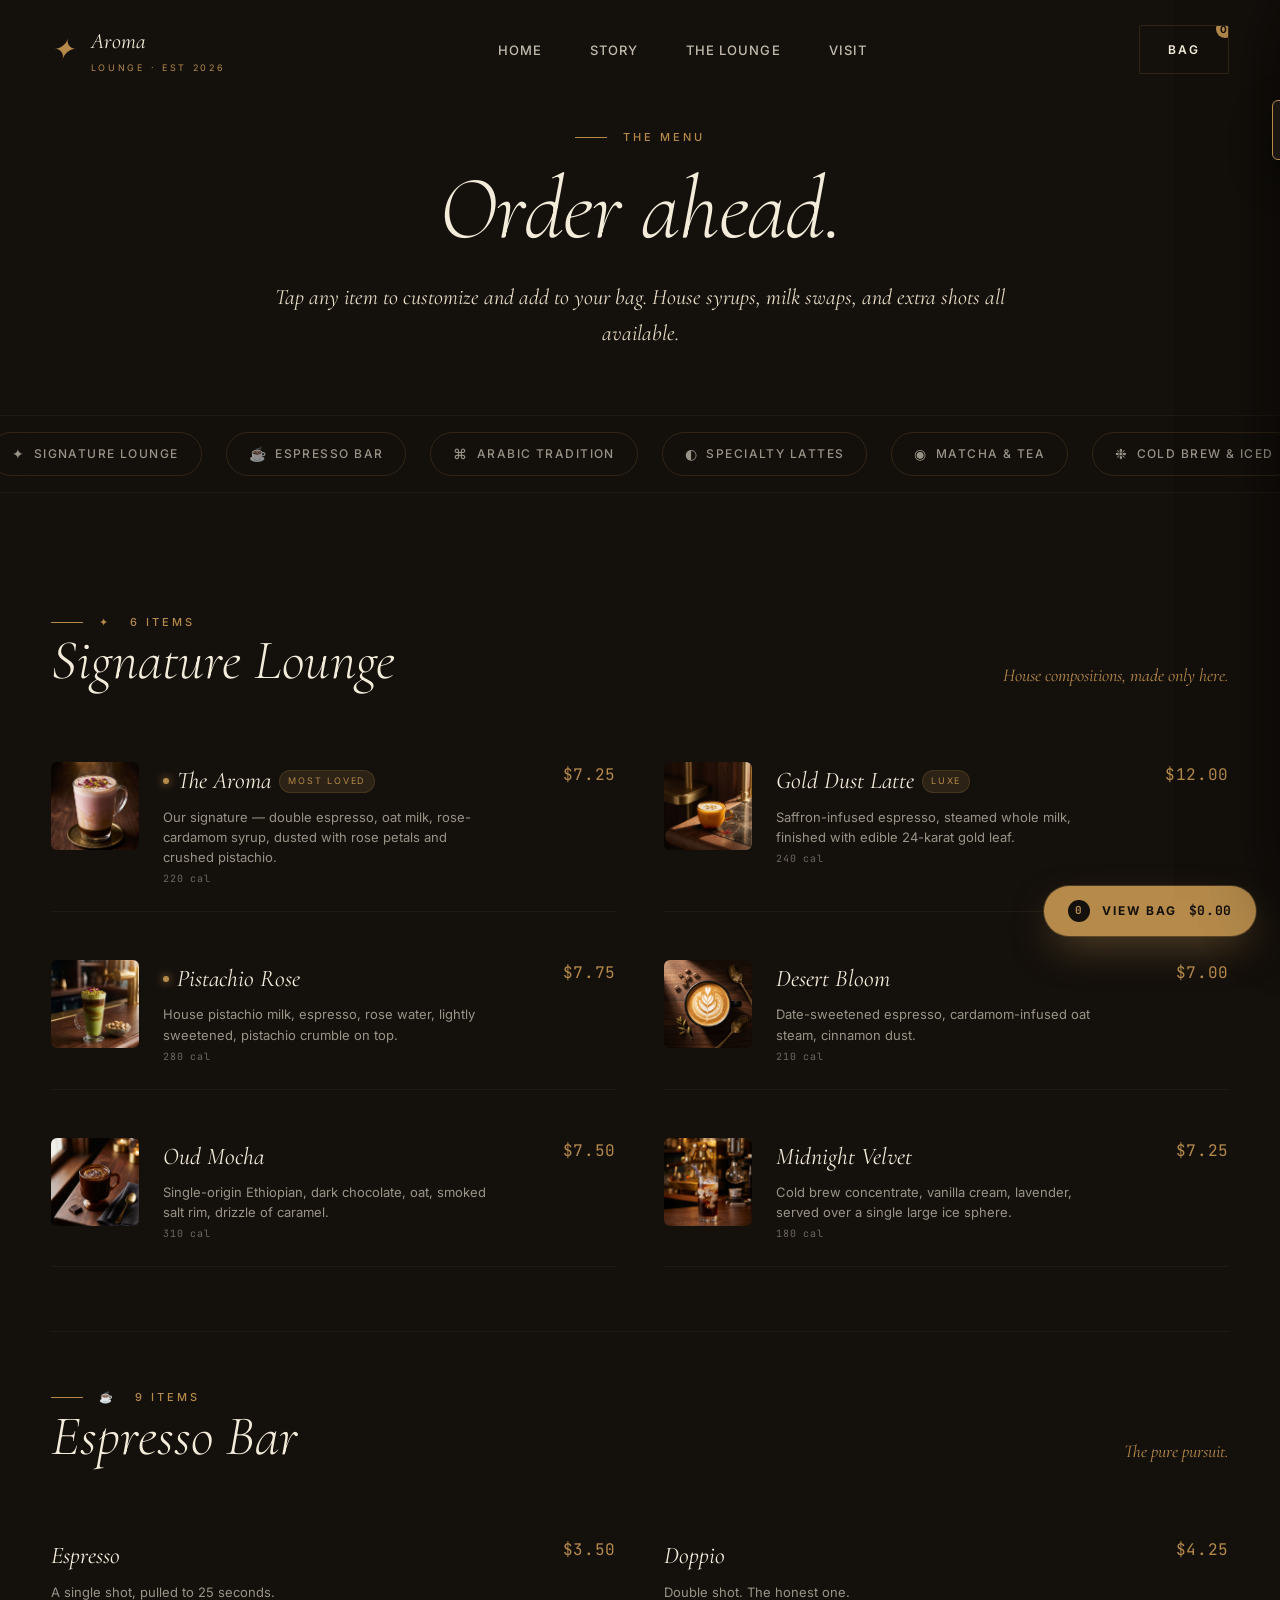
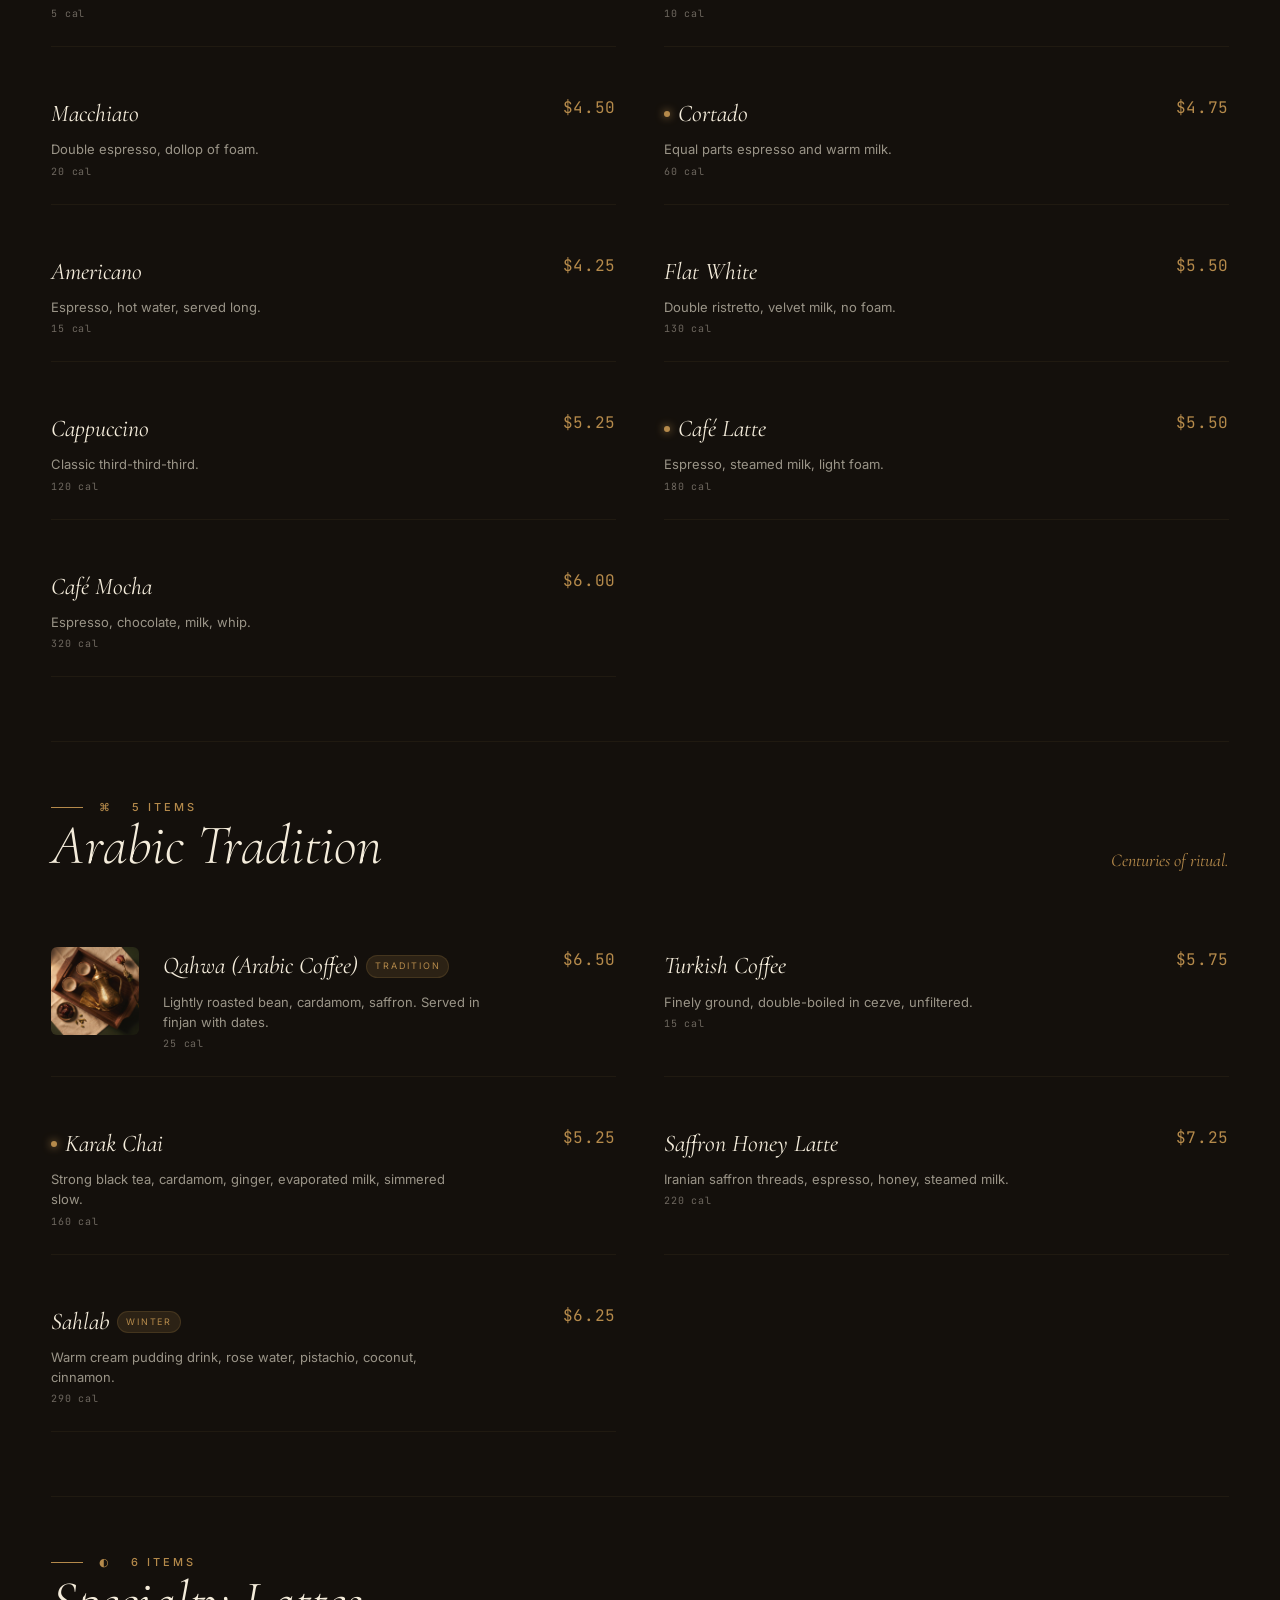
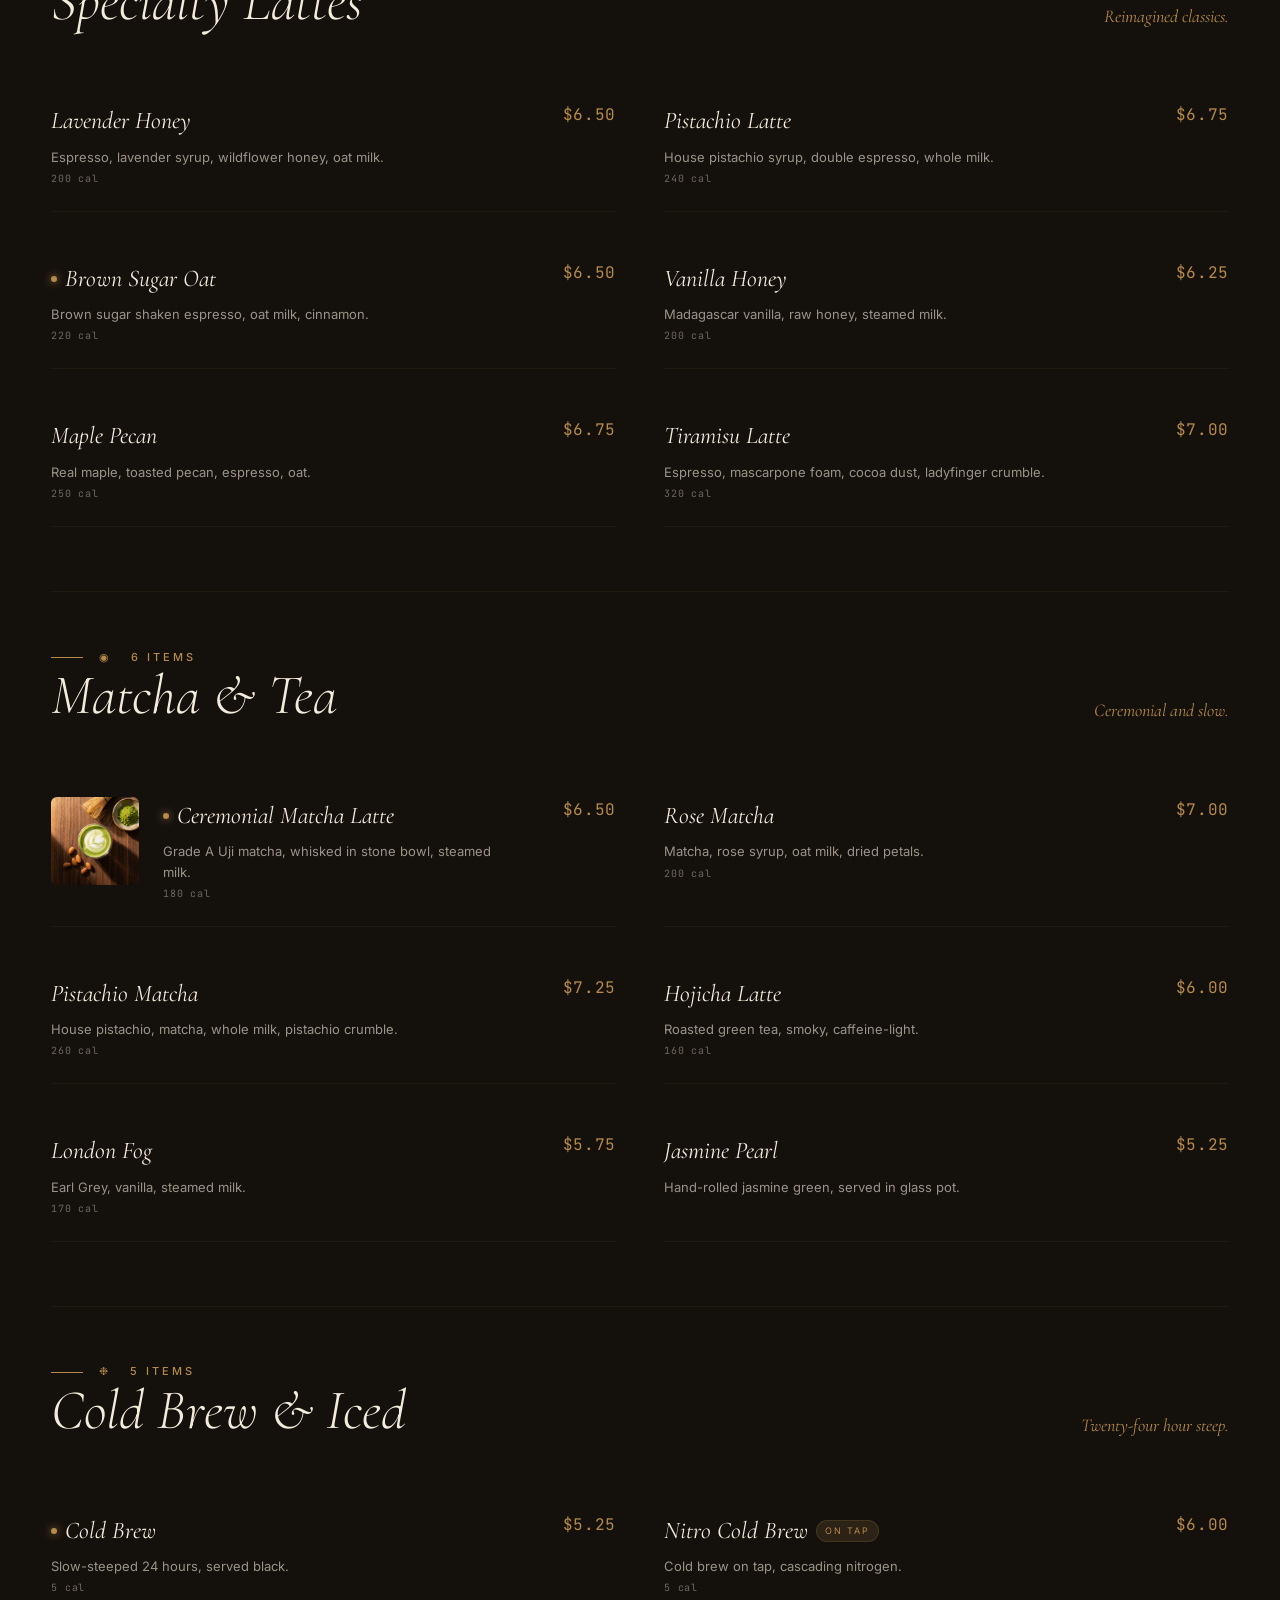
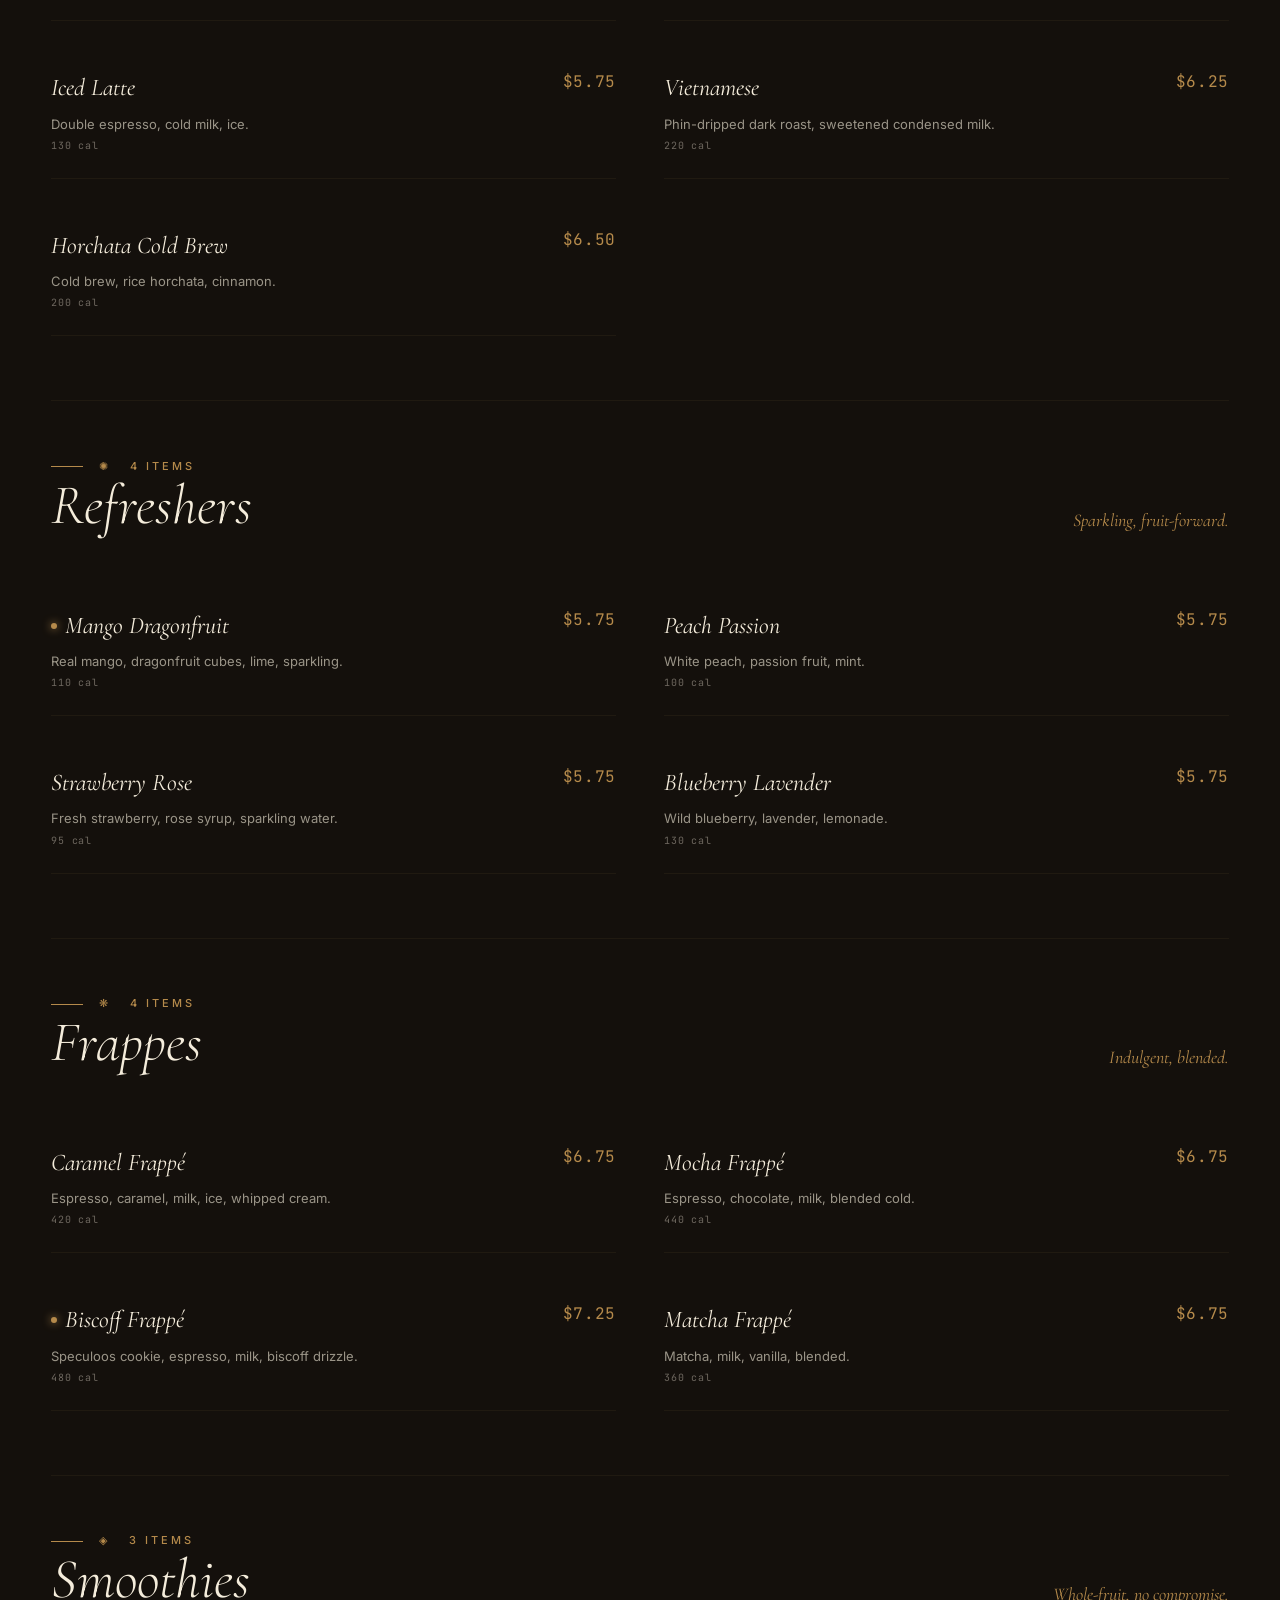
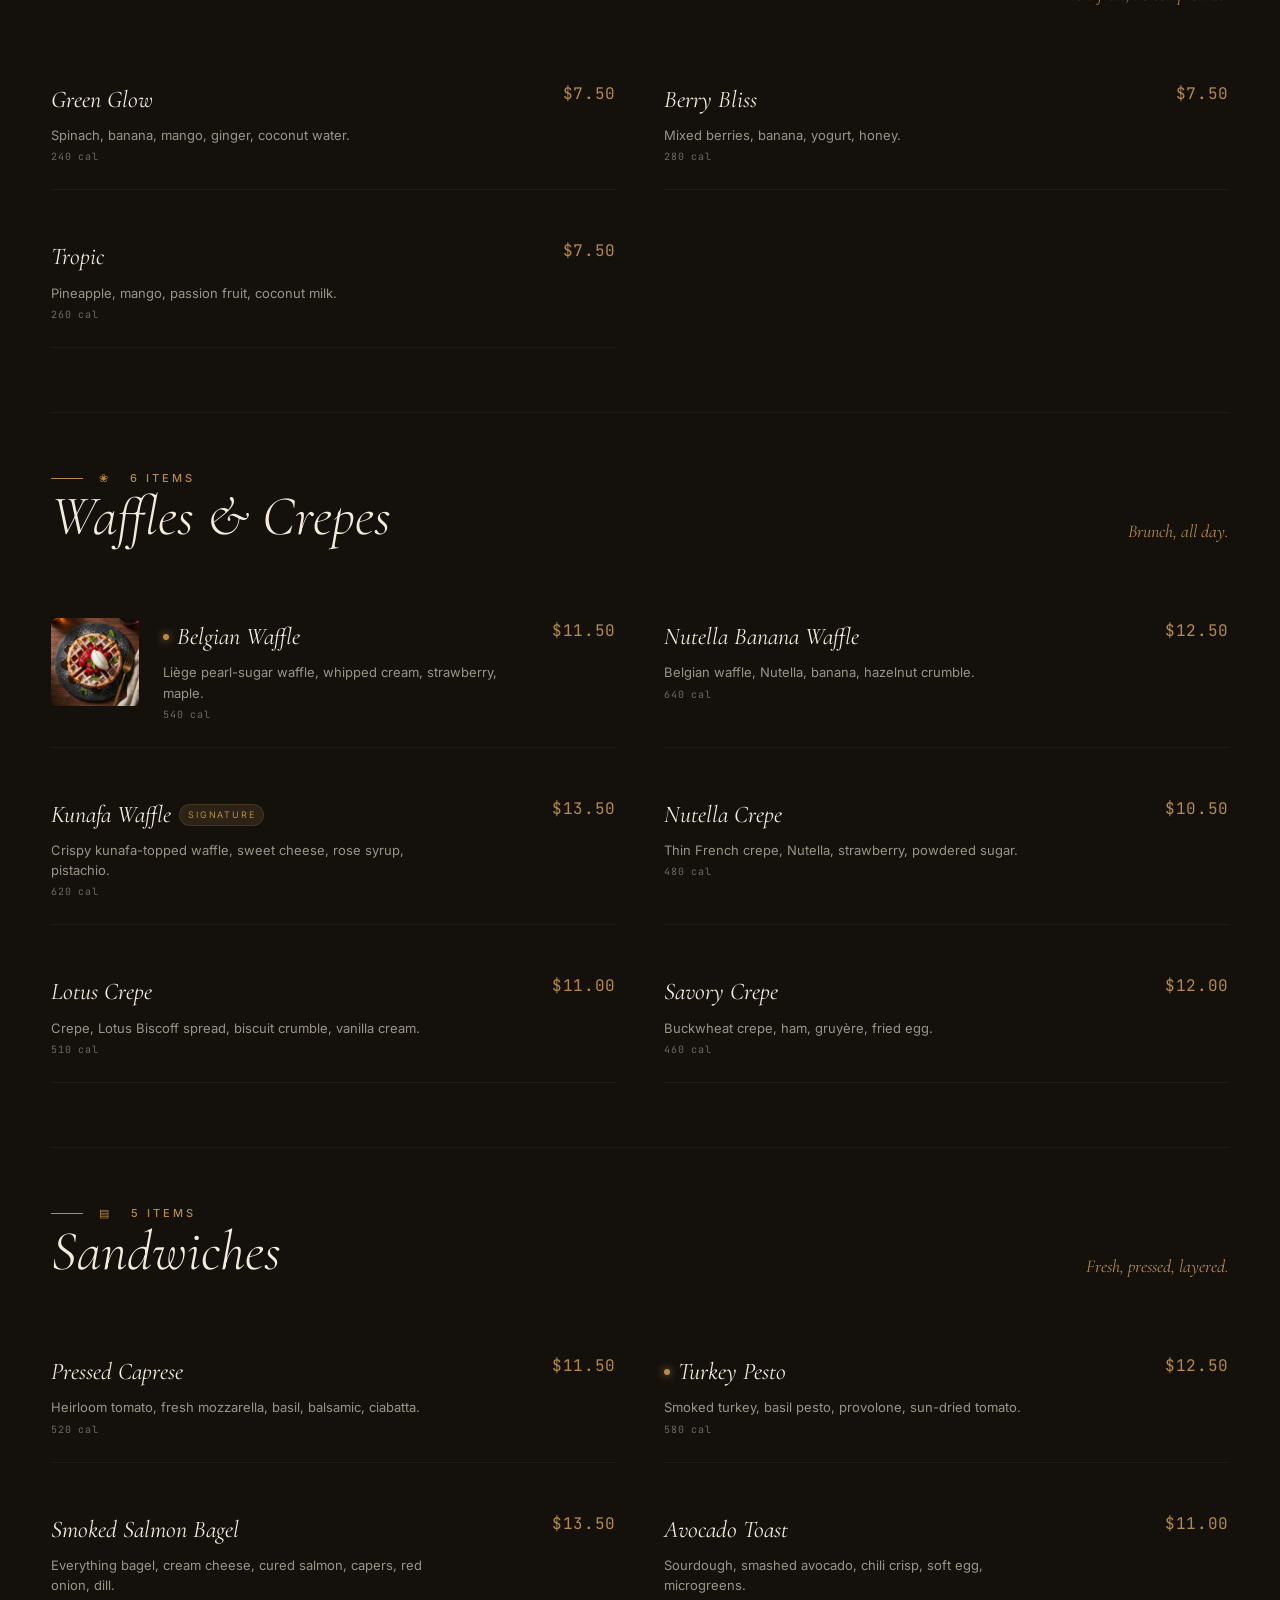
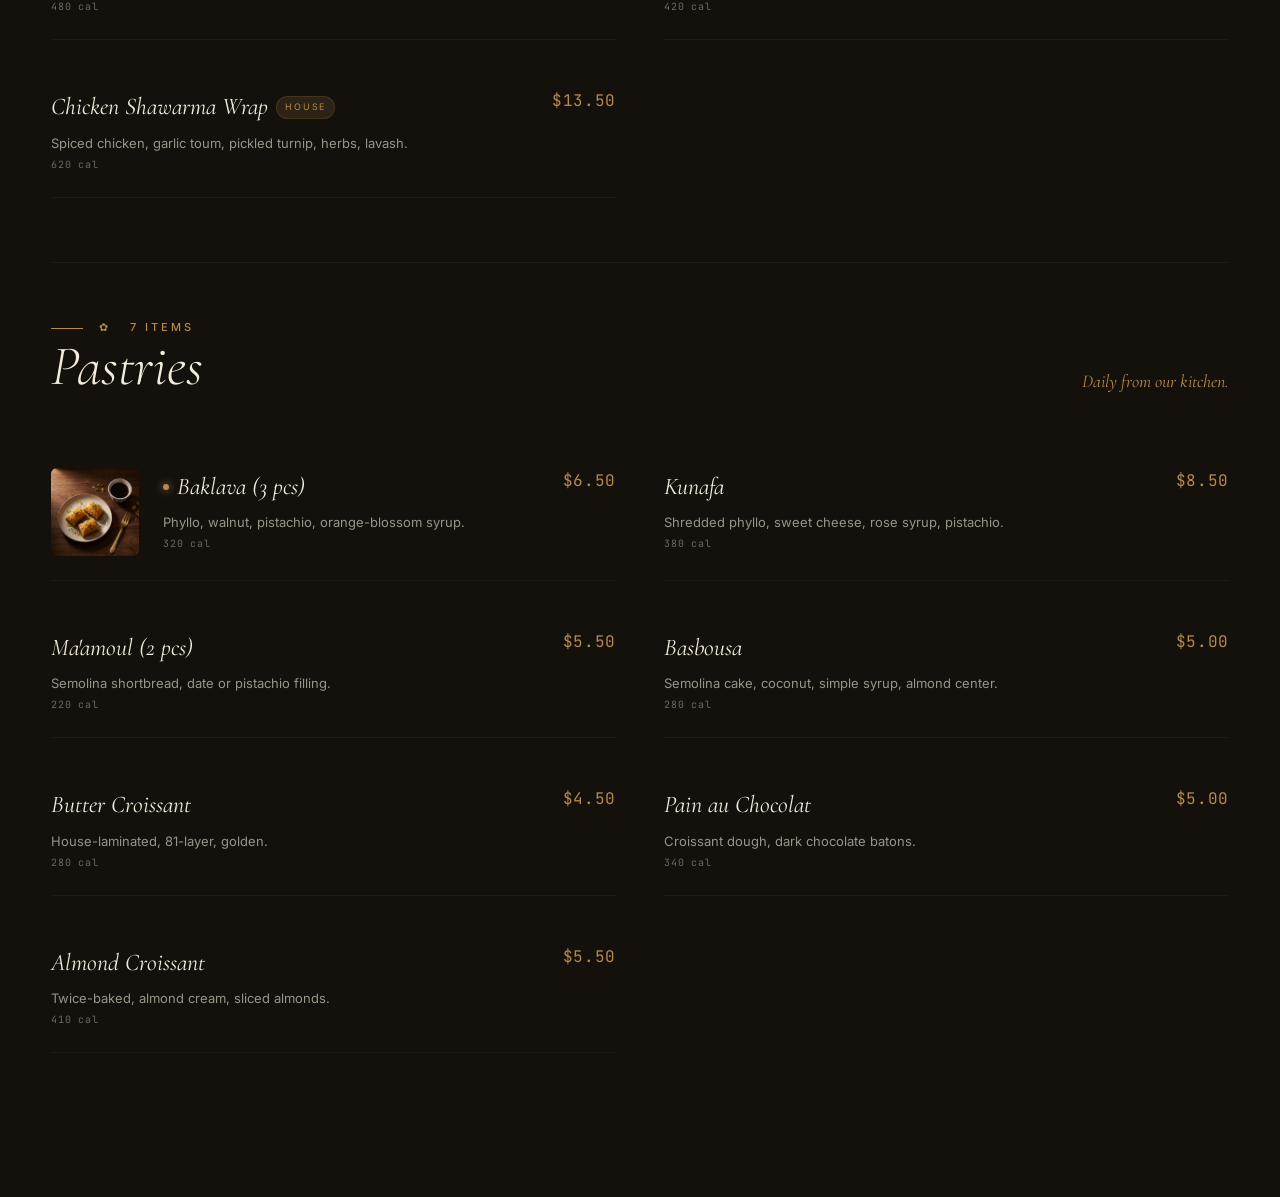
==== menu.html @ 057e3463 "Initial demo: Aroma Lounge premium coffee site + admin console Premium editorial landing page, full " ====
<!DOCTYPE html>
<html lang="en">
<head>
  <meta charset="UTF-8" />
  <meta name="viewport" content="width=device-width, initial-scale=1.0" />
  <title>Menu · Aroma Lounge</title>
  <meta name="description" content="The full Aroma Lounge menu. Order ahead, customize every drink, and pay through the app. Signature lattes, traditional Arabic coffee, matcha, refreshers, waffles, and more." />

  <link rel="preconnect" href="https://fonts.googleapis.com" />
  <link rel="preconnect" href="https://fonts.gstatic.com" crossorigin />
  <link href="https://fonts.googleapis.com/css2?family=Cormorant+Garamond:ital,wght@0,300;0,400;0,500;0,600;1,300;1,400;1,500&family=Inter:wght@300;400;500;600;700&family=JetBrains+Mono:wght@400;500&display=swap" rel="stylesheet" />

  <link rel="stylesheet" href="assets/css/main.css" />
  <link rel="stylesheet" href="assets/css/menu.css" />
  <link rel="icon" type="image/svg+xml" href="data:image/svg+xml,%3Csvg xmlns='http://www.w3.org/2000/svg' viewBox='0 0 100 100'%3E%3Crect width='100' height='100' fill='%2314100C'/%3E%3Ctext x='50' y='68' font-family='Cormorant Garamond,serif' font-style='italic' font-size='70' fill='%23B58A4B' text-anchor='middle'%3EA%3C/text%3E%3C/svg%3E" />
</head>
<body>

  <!-- Navigation -->
  <nav class="nav scrolled">
    <a href="index.html" class="nav-logo">
      <span class="mark">✦</span>
      <span>
        Aroma
        <span class="sub">Lounge · Est 2026</span>
      </span>
    </a>
    <ul class="nav-links">
      <li><a href="index.html">Home</a></li>
      <li><a href="index.html#story">Story</a></li>
      <li><a href="index.html#lounge">The Lounge</a></li>
      <li><a href="index.html#visit">Visit</a></li>
    </ul>
    <div class="nav-cta">
      <a href="#" id="cart-open-nav" class="btn btn-ghost" style="position:relative;">
        <span>Bag</span>
        <span data-cart-count style="position:absolute; top:-6px; right:-6px; width:18px; height:18px; border-radius:50%; background:var(--bronze); color:var(--ink); font-size:10px; font-weight:700; display:flex; align-items:center; justify-content:center;">0</span>
      </a>
    </div>
  </nav>

  <!-- Menu Header -->
  <div class="menu-page">
    <div class="container">
      <div class="menu-header reveal">
        <span class="eyebrow" style="justify-content:center;">The Menu</span>
        <h1 class="display display-lg">Order ahead.</h1>
        <p>Tap any item to customize and add to your bag. House syrups, milk swaps, and extra shots all available.</p>
      </div>
    </div>

    <!-- Category nav (sticky) -->
    <div class="cat-nav">
      <div class="cat-nav-track" id="cat-nav-track"></div>
    </div>

    <div class="container">
      <div id="menu-root"></div>
    </div>
  </div>

  <!-- Mask + Drawers -->
  <div id="drawer-mask" class="drawer-mask"></div>

  <!-- Product drawer -->
  <aside id="prod-drawer" class="drawer" aria-hidden="true">
    <div class="drawer-head">
      <h3>Customize</h3>
      <button id="prod-drawer-close" class="drawer-close" aria-label="Close">×</button>
    </div>
    <div class="drawer-body"></div>
    <div class="drawer-foot"></div>
  </aside>

  <!-- Cart drawer -->
  <aside id="cart-drawer" class="drawer" aria-hidden="true">
    <div class="drawer-head">
      <h3>Your Bag</h3>
      <button id="cart-drawer-close" class="drawer-close" aria-label="Close">×</button>
    </div>
    <div class="drawer-body"></div>
    <div id="cart-summary" class="cart-summary"></div>
  </aside>

  <!-- Floating cart button -->
  <button id="cart-fab" class="cart-fab" aria-label="Open cart">
    <span class="count">0</span>
    <span>View Bag</span>
    <span class="total">$0.00</span>
  </button>

  <!-- Toast -->
  <div id="toast" class="toast">
    <span class="check">✓</span>
    <span class="text"></span>
  </div>

  <script src="assets/js/menu-data.js"></script>
  <script src="assets/js/main.js"></script>
  <script src="assets/js/menu.js"></script>
</body>
</html>
---- assets/css/main.css ----
/* ========================================================================
   AROMA LOUNGE — Design System
   ======================================================================== */

:root {
  /* Palette */
  --ink: #14100C;
  --ink-soft: #1B1611;
  --espresso: #2A1F18;
  --espresso-deep: #1F1712;
  --bronze: #B58A4B;
  --bronze-soft: #D4AF7A;
  --bronze-deep: #8B6939;
  --cream: #F4ECDB;
  --cream-warm: #EFE3CB;
  --linen: #E8DDC7;
  --leaf: #4A5A3C;
  --leaf-soft: #6B7B5C;
  --rose: #B86F70;
  --ruby: #6F2A2A;

  --line: rgba(180, 138, 75, 0.18);
  --line-soft: rgba(180, 138, 75, 0.08);
  --line-strong: rgba(180, 138, 75, 0.4);

  /* Typography */
  --font-display: "Cormorant Garamond", "Cormorant", "Times New Roman", serif;
  --font-body: "Inter", -apple-system, BlinkMacSystemFont, "Segoe UI", sans-serif;
  --font-mono: "JetBrains Mono", ui-monospace, "SF Mono", monospace;

  /* Spacing scale (8pt grid) */
  --s-1: 4px;
  --s-2: 8px;
  --s-3: 16px;
  --s-4: 24px;
  --s-5: 32px;
  --s-6: 48px;
  --s-7: 64px;
  --s-8: 96px;
  --s-9: 128px;
  --s-10: 192px;

  /* Radii */
  --r-sm: 2px;
  --r-md: 6px;
  --r-lg: 12px;
  --r-xl: 24px;

  /* Easings */
  --ease-out: cubic-bezier(0.22, 1, 0.36, 1);
  --ease-in-out: cubic-bezier(0.65, 0, 0.35, 1);
  --ease-smooth: cubic-bezier(0.4, 0, 0.2, 1);

  /* Container */
  --max-w: 1440px;
  --pad-x: clamp(20px, 4vw, 64px);
}

/* ========================================================================
   Reset & Base
   ======================================================================== */

*, *::before, *::after { box-sizing: border-box; margin: 0; padding: 0; }

html { scroll-behavior: smooth; -webkit-text-size-adjust: 100%; }

body {
  font-family: var(--font-body);
  font-weight: 400;
  font-size: 16px;
  line-height: 1.6;
  color: var(--cream);
  background: var(--ink);
  -webkit-font-smoothing: antialiased;
  -moz-osx-font-smoothing: grayscale;
  overflow-x: hidden;
  min-height: 100vh;
}

img, svg, video { display: block; max-width: 100%; height: auto; }
button { font: inherit; cursor: pointer; border: none; background: none; color: inherit; }
a { color: inherit; text-decoration: none; transition: color 0.3s var(--ease-out); }
input, textarea, select { font: inherit; color: inherit; }

::selection { background: var(--bronze); color: var(--ink); }

/* ========================================================================
   Typography
   ======================================================================== */

.display {
  font-family: var(--font-display);
  font-weight: 300;
  font-style: italic;
  line-height: 1.05;
  letter-spacing: -0.01em;
  color: var(--cream);
}

.display-xl { font-size: clamp(56px, 10vw, 168px); }
.display-lg { font-size: clamp(44px, 7vw, 112px); }
.display-md { font-size: clamp(36px, 5.5vw, 80px); }
.display-sm { font-size: clamp(28px, 4vw, 56px); }

.eyebrow {
  font-family: var(--font-body);
  font-weight: 500;
  font-size: 11px;
  text-transform: uppercase;
  letter-spacing: 0.28em;
  color: var(--bronze);
  display: inline-flex;
  align-items: center;
  gap: var(--s-3);
}
.eyebrow::before {
  content: "";
  width: 32px; height: 1px;
  background: var(--bronze);
  display: inline-block;
}

.lede {
  font-family: var(--font-display);
  font-style: italic;
  font-weight: 400;
  font-size: clamp(20px, 1.8vw, 26px);
  line-height: 1.5;
  color: var(--linen);
  max-width: 56ch;
}

p { color: rgba(244, 236, 219, 0.78); }
.muted { color: rgba(244, 236, 219, 0.55); }
.dim { opacity: 0.65; }

/* ========================================================================
   Layout
   ======================================================================== */

.container {
  width: 100%;
  max-width: var(--max-w);
  margin: 0 auto;
  padding-left: var(--pad-x);
  padding-right: var(--pad-x);
}

.section { padding-block: clamp(80px, 12vw, 180px); position: relative; }
.section-sm { padding-block: clamp(56px, 8vw, 112px); }

.grid { display: grid; gap: var(--s-5); }
.grid-2 { grid-template-columns: repeat(2, 1fr); }
.grid-3 { grid-template-columns: repeat(3, 1fr); }
.grid-4 { grid-template-columns: repeat(4, 1fr); }

@media (max-width: 900px) {
  .grid-2, .grid-3, .grid-4 { grid-template-columns: 1fr; }
}

.flex { display: flex; }
.flex-between { display: flex; justify-content: space-between; align-items: center; }
.flex-center { display: flex; justify-content: center; align-items: center; }
.stack { display: flex; flex-direction: column; gap: var(--s-3); }

/* ========================================================================
   Navigation
   ======================================================================== */

.nav {
  position: fixed;
  inset: 0 0 auto 0;
  z-index: 100;
  padding: var(--s-4) var(--pad-x);
  display: flex;
  justify-content: space-between;
  align-items: center;
  transition: background 0.4s var(--ease-out), padding 0.4s var(--ease-out), backdrop-filter 0.4s;
}

.nav.scrolled {
  background: rgba(20, 16, 12, 0.85);
  backdrop-filter: blur(20px) saturate(140%);
  -webkit-backdrop-filter: blur(20px) saturate(140%);
  padding-block: var(--s-3);
  border-bottom: 1px solid var(--line-soft);
}

.nav-logo {
  display: flex;
  align-items: center;
  gap: var(--s-3);
  font-family: var(--font-display);
  font-style: italic;
  font-weight: 400;
  font-size: 22px;
  letter-spacing: 0.02em;
  color: var(--cream);
}
.nav-logo .mark { color: var(--bronze); font-size: 28px; line-height: 1; }
.nav-logo .sub {
  font-family: var(--font-body);
  font-style: normal;
  font-size: 9px;
  letter-spacing: 0.3em;
  text-transform: uppercase;
  color: var(--bronze);
  display: block;
  margin-top: 2px;
}

.nav-links {
  display: flex;
  gap: var(--s-6);
  list-style: none;
  align-items: center;
}
.nav-links a {
  font-size: 13px;
  font-weight: 500;
  letter-spacing: 0.08em;
  text-transform: uppercase;
  color: rgba(244, 236, 219, 0.78);
  position: relative;
  padding-block: 4px;
}
.nav-links a::after {
  content: "";
  position: absolute;
  inset: auto 0 0 0;
  height: 1px;
  background: var(--bronze);
  transform: scaleX(0);
  transform-origin: left;
  transition: transform 0.4s var(--ease-out);
}
.nav-links a:hover { color: var(--cream); }
.nav-links a:hover::after { transform: scaleX(1); }

.nav-cta {
  display: inline-flex;
  align-items: center;
  gap: var(--s-2);
}

@media (max-width: 900px) {
  .nav-links { display: none; }
}

/* ========================================================================
   Buttons
   ======================================================================== */

.btn {
  display: inline-flex;
  align-items: center;
  justify-content: center;
  gap: var(--s-2);
  padding: 14px 28px;
  font-size: 12px;
  font-weight: 600;
  letter-spacing: 0.16em;
  text-transform: uppercase;
  border-radius: var(--r-sm);
  transition: all 0.4s var(--ease-out);
  cursor: pointer;
  position: relative;
  overflow: hidden;
  white-space: nowrap;
}

.btn-primary {
  background: var(--bronze);
  color: var(--ink);
}
.btn-primary:hover {
  background: var(--bronze-soft);
  transform: translateY(-1px);
  box-shadow: 0 10px 30px -10px rgba(180, 138, 75, 0.5);
}

.btn-ghost {
  background: transparent;
  color: var(--cream);
  border: 1px solid var(--line);
}
.btn-ghost:hover {
  background: rgba(180, 138, 75, 0.08);
  border-color: var(--bronze);
  color: var(--bronze);
}

.btn-dark {
  background: var(--ink);
  color: var(--cream);
  border: 1px solid var(--line);
}
.btn-dark:hover {
  background: var(--espresso);
  border-color: var(--bronze);
}

.btn-icon {
  width: 44px; height: 44px;
  padding: 0;
  border-radius: 50%;
  background: transparent;
  color: var(--cream);
  border: 1px solid var(--line);
}
.btn-icon:hover { border-color: var(--bronze); color: var(--bronze); background: rgba(180,138,75,0.06); }

.link-arrow {
  display: inline-flex;
  align-items: center;
  gap: var(--s-2);
  font-size: 13px;
  letter-spacing: 0.12em;
  text-transform: uppercase;
  color: var(--bronze);
  padding-bottom: 4px;
  border-bottom: 1px solid var(--line);
  transition: all 0.3s var(--ease-out);
}
.link-arrow .arr { transition: transform 0.4s var(--ease-out); }
.link-arrow:hover { color: var(--bronze-soft); border-color: var(--bronze); }
.link-arrow:hover .arr { transform: translateX(6px); }

/* ========================================================================
   Hero
   ======================================================================== */

.hero {
  min-height: 100vh;
  position: relative;
  overflow: hidden;
  display: flex;
  align-items: flex-end;
  padding-bottom: clamp(60px, 8vw, 120px);
  isolation: isolate;
}

.hero-media {
  position: absolute;
  inset: 0;
  z-index: -1;
  overflow: hidden;
}
.hero-media img, .hero-media video {
  width: 100%; height: 100%;
  object-fit: cover;
  transform: scale(1.08);
  animation: heroKenBurns 18s var(--ease-out) infinite alternate;
}

@keyframes heroKenBurns {
  from { transform: scale(1.05) translate(0, 0); }
  to { transform: scale(1.14) translate(-2%, -1%); }
}

.hero-overlay {
  position: absolute;
  inset: 0;
  z-index: -1;
  background:
    linear-gradient(180deg, rgba(20, 16, 12, 0.55) 0%, rgba(20, 16, 12, 0.2) 35%, rgba(20, 16, 12, 0.95) 100%),
    radial-gradient(ellipse at 30% 50%, transparent 0%, rgba(20, 16, 12, 0.5) 100%);
}

.hero-content { max-width: 880px; }

.hero h1 { margin-block: var(--s-4); }

.hero-meta {
  margin-top: var(--s-6);
  display: flex;
  gap: var(--s-6);
  flex-wrap: wrap;
  align-items: center;
  padding-top: var(--s-4);
  border-top: 1px solid var(--line);
}
.hero-meta .meta-item {
  font-size: 12px;
  letter-spacing: 0.12em;
  text-transform: uppercase;
  color: rgba(244, 236, 219, 0.6);
}
.hero-meta .meta-item strong { color: var(--bronze); font-weight: 600; display: block; font-size: 14px; margin-bottom: 2px; }

.hero-scroll-cue {
  position: absolute;
  bottom: 24px;
  left: 50%;
  transform: translateX(-50%);
  font-size: 10px;
  letter-spacing: 0.4em;
  text-transform: uppercase;
  color: rgba(244, 236, 219, 0.5);
  z-index: 1;
  text-align: center;
}
.hero-scroll-cue::after {
  content: "";
  display: block;
  width: 1px;
  height: 36px;
  background: linear-gradient(to bottom, var(--bronze), transparent);
  margin: var(--s-2) auto 0;
  animation: scrollPulse 2.2s var(--ease-in-out) infinite;
}
@keyframes scrollPulse {
  0%, 100% { transform: scaleY(0.4); transform-origin: top; opacity: 0.6; }
  50% { transform: scaleY(1); transform-origin: top; opacity: 1; }
}

/* ========================================================================
   Marquee
   ======================================================================== */

.marquee {
  overflow: hidden;
  padding-block: var(--s-5);
  border-block: 1px solid var(--line);
  background: var(--ink-soft);
}
.marquee-track {
  display: flex;
  gap: var(--s-8);
  white-space: nowrap;
  animation: marquee 38s linear infinite;
  width: max-content;
}
@keyframes marquee {
  from { transform: translateX(0); }
  to { transform: translateX(-50%); }
}
.marquee-item {
  display: inline-flex;
  align-items: center;
  gap: var(--s-5);
  font-family: var(--font-display);
  font-style: italic;
  font-size: clamp(28px, 4vw, 56px);
  color: var(--cream);
  letter-spacing: -0.01em;
}
.marquee-item .dot {
  width: 8px; height: 8px;
  border-radius: 50%;
  background: var(--bronze);
}

/* ========================================================================
   Sections — Story
   ======================================================================== */

.story {
  display: grid;
  grid-template-columns: 1fr 1.05fr;
  gap: clamp(40px, 6vw, 96px);
  align-items: center;
}
@media (max-width: 900px) { .story { grid-template-columns: 1fr; } }

.story-img {
  position: relative;
  border-radius: var(--r-md);
  overflow: hidden;
}
.story-img::after {
  content: "";
  position: absolute;
  inset: 0;
  box-shadow: inset 0 0 80px rgba(20,16,12,0.4);
  pointer-events: none;
}
.story-img img { width: 100%; aspect-ratio: 4/5; object-fit: cover; }

.story-img-stack {
  position: relative;
  padding-bottom: clamp(40px, 6vw, 80px);
  padding-right: clamp(20px, 4vw, 60px);
}
.story-img-stack .secondary {
  position: absolute;
  bottom: 0; right: 0;
  width: 48%;
  aspect-ratio: 4/5;
  border: 8px solid var(--ink);
  border-radius: var(--r-md);
  overflow: hidden;
}
.story-img-stack .secondary img { width: 100%; height: 100%; object-fit: cover; }

.story-body h2 { margin-block: var(--s-4); }
.story-body .lede { margin-bottom: var(--s-5); }
.story-body p { margin-bottom: var(--s-3); max-width: 56ch; }
.story-body .sig {
  margin-top: var(--s-5);
  font-family: var(--font-display);
  font-style: italic;
  font-size: 32px;
  color: var(--bronze);
  letter-spacing: 0.02em;
}

/* ========================================================================
   Lounge — Editorial wide image + text block
   ======================================================================== */

.lounge-feature {
  display: grid;
  grid-template-columns: 1fr;
  gap: var(--s-6);
}
.lounge-wide {
  width: 100%;
  aspect-ratio: 21/9;
  object-fit: cover;
  border-radius: var(--r-md);
  filter: contrast(1.05) saturate(0.95);
}
.lounge-cols {
  display: grid;
  grid-template-columns: 1fr 1fr 1fr;
  gap: clamp(24px, 4vw, 64px);
  padding-top: var(--s-5);
}
@media (max-width: 900px) { .lounge-cols { grid-template-columns: 1fr; } }

.lounge-col h3 {
  font-family: var(--font-display);
  font-style: italic;
  font-weight: 400;
  font-size: 28px;
  color: var(--cream);
  margin-bottom: var(--s-3);
}
.lounge-col .num {
  font-family: var(--font-display);
  font-size: 56px;
  color: var(--bronze);
  font-style: italic;
  line-height: 1;
  display: block;
  margin-bottom: var(--s-3);
}

/* ========================================================================
   Signature menu cards (preview on home)
   ======================================================================== */

.sig-grid {
  display: grid;
  grid-template-columns: repeat(3, 1fr);
  gap: var(--s-5);
}
@media (max-width: 900px) { .sig-grid { grid-template-columns: 1fr; } }

.sig-card {
  position: relative;
  border-radius: var(--r-md);
  overflow: hidden;
  cursor: pointer;
  transition: transform 0.6s var(--ease-out);
}
.sig-card img {
  width: 100%; aspect-ratio: 3/4;
  object-fit: cover;
  transition: transform 0.8s var(--ease-out);
}
.sig-card::after {
  content: "";
  position: absolute;
  inset: 0;
  background: linear-gradient(180deg, transparent 40%, rgba(20,16,12,0.95) 100%);
  pointer-events: none;
}
.sig-card-body {
  position: absolute;
  bottom: 0; left: 0; right: 0;
  padding: var(--s-5);
  z-index: 2;
}
.sig-card-body h4 {
  font-family: var(--font-display);
  font-style: italic;
  font-weight: 400;
  font-size: 30px;
  color: var(--cream);
  margin-bottom: 4px;
}
.sig-card-body .desc { font-size: 13px; color: rgba(244,236,219,0.7); }
.sig-card-body .price { color: var(--bronze); font-size: 13px; letter-spacing: 0.1em; margin-top: var(--s-2); }

.sig-card:hover img { transform: scale(1.06); }

/* ========================================================================
   Quote / Pull
   ======================================================================== */

.pullquote {
  text-align: center;
  max-width: 1000px;
  margin: 0 auto;
  padding-block: var(--s-7);
}
.pullquote .quote {
  font-family: var(--font-display);
  font-style: italic;
  font-weight: 300;
  font-size: clamp(28px, 4.5vw, 64px);
  line-height: 1.2;
  color: var(--cream);
}
.pullquote .quote::before, .pullquote .quote::after {
  color: var(--bronze);
  font-size: 1.2em;
  vertical-align: -0.1em;
}
.pullquote .quote::before { content: "“ "; margin-right: 4px; }
.pullquote .quote::after { content: " ”"; margin-left: 4px; }
.pullquote .attrib { margin-top: var(--s-4); font-size: 11px; letter-spacing: 0.3em; text-transform: uppercase; color: var(--bronze); }

/* ========================================================================
   Hours + Location
   ======================================================================== */

.locale {
  display: grid;
  grid-template-columns: 1.1fr 1fr;
  gap: clamp(40px, 6vw, 80px);
  align-items: stretch;
}
@media (max-width: 900px) { .locale { grid-template-columns: 1fr; } }

.locale-card {
  background: var(--espresso);
  padding: clamp(32px, 4vw, 56px);
  border-radius: var(--r-md);
  border: 1px solid var(--line-soft);
  position: relative;
  overflow: hidden;
}
.locale-card::before {
  content: "";
  position: absolute;
  inset: 0;
  background: radial-gradient(circle at 80% 0%, rgba(180,138,75,0.08), transparent 50%);
  pointer-events: none;
}

.hours-grid {
  display: grid;
  grid-template-columns: 1fr auto;
  gap: var(--s-2) var(--s-4);
  margin-top: var(--s-4);
}
.hours-grid .day { color: rgba(244,236,219,0.8); font-size: 14px; }
.hours-grid .time { font-family: var(--font-mono); font-size: 13px; color: var(--bronze); }
.hours-grid .today { color: var(--cream); font-weight: 500; }
.hours-grid .today + .time { color: var(--bronze-soft); }

.locale-map {
  border-radius: var(--r-md);
  overflow: hidden;
  background: var(--espresso);
  position: relative;
  min-height: 380px;
}
.locale-map iframe { width: 100%; height: 100%; min-height: 380px; border: 0; filter: invert(0.92) hue-rotate(180deg) saturate(0.4) brightness(0.95); }

/* ========================================================================
   Footer
   ======================================================================== */

.footer {
  background: var(--ink);
  padding: var(--s-8) var(--pad-x) var(--s-5);
  border-top: 1px solid var(--line);
  position: relative;
}
.footer-grid {
  display: grid;
  grid-template-columns: 2fr 1fr 1fr 1fr;
  gap: var(--s-6);
  max-width: var(--max-w);
  margin: 0 auto;
}
@media (max-width: 900px) { .footer-grid { grid-template-columns: 1fr 1fr; } }
.footer h5 {
  font-size: 11px;
  letter-spacing: 0.28em;
  text-transform: uppercase;
  color: var(--bronze);
  margin-bottom: var(--s-3);
  font-weight: 500;
}
.footer-col ul { list-style: none; }
.footer-col li { margin-bottom: var(--s-2); }
.footer-col a { color: rgba(244,236,219,0.7); font-size: 14px; }
.footer-col a:hover { color: var(--cream); }

.footer-brand .display { font-size: 64px; margin-bottom: var(--s-3); }
.footer-brand p { max-width: 36ch; font-size: 14px; }

.footer-bottom {
  max-width: var(--max-w);
  margin: var(--s-7) auto 0;
  padding-top: var(--s-4);
  border-top: 1px solid var(--line-soft);
  display: flex;
  justify-content: space-between;
  align-items: center;
  flex-wrap: wrap;
  gap: var(--s-3);
  font-size: 12px;
  color: rgba(244,236,219,0.5);
}

/* ========================================================================
   Reveal animations
   ======================================================================== */

.reveal {
  opacity: 0;
  transform: translateY(40px);
  transition: opacity 1.2s var(--ease-out), transform 1.2s var(--ease-out);
}
.reveal.in {
  opacity: 1;
  transform: translateY(0);
}
.reveal-d2 { transition-delay: 0.12s; }
.reveal-d3 { transition-delay: 0.24s; }
.reveal-d4 { transition-delay: 0.36s; }

.split-char {
  display: inline-block;
  opacity: 0;
  transform: translateY(0.6em) rotateX(60deg);
  transform-origin: bottom;
  transition: opacity 0.8s var(--ease-out), transform 0.8s var(--ease-out);
}
.split-char.in { opacity: 1; transform: translateY(0) rotateX(0); }

/* ========================================================================
   Loader / Intro
   ======================================================================== */

.intro {
  position: fixed; inset: 0; z-index: 9999;
  background: var(--ink);
  display: flex; align-items: center; justify-content: center;
  flex-direction: column; gap: var(--s-4);
  transition: opacity 0.8s var(--ease-out), visibility 0.8s;
}
.intro.done { opacity: 0; visibility: hidden; pointer-events: none; }
.intro .mark {
  font-family: var(--font-display);
  font-style: italic;
  font-size: 64px;
  color: var(--cream);
  letter-spacing: 0.02em;
}
.intro .mark span { color: var(--bronze); }
.intro-bar {
  width: 240px; height: 1px;
  background: rgba(180,138,75,0.15);
  position: relative; overflow: hidden;
}
.intro-bar::after {
  content: "";
  position: absolute; inset: 0;
  background: var(--bronze);
  transform: scaleX(0);
  transform-origin: left;
  animation: introFill 1.6s var(--ease-out) forwards;
}
@keyframes introFill {
  to { transform: scaleX(1); }
}

/* ========================================================================
   Ornaments
   ======================================================================== */

.ornament {
  display: flex;
  align-items: center;
  justify-content: center;
  gap: var(--s-3);
  margin: 0 auto;
  color: var(--bronze);
}
.ornament::before, .ornament::after {
  content: "";
  width: 56px; height: 1px;
  background: linear-gradient(90deg, transparent, var(--bronze), transparent);
}
.ornament .icon {
  width: 18px; height: 18px;
  border: 1px solid var(--bronze);
  transform: rotate(45deg);
  position: relative;
}
.ornament .icon::after {
  content: "";
  position: absolute;
  inset: 4px;
  background: var(--bronze);
  transform: rotate(0deg);
}

/* ========================================================================
   Utilities
   ======================================================================== */

.bg-pattern {
  background-image: radial-gradient(circle at center, rgba(180,138,75,0.04) 1px, transparent 1px);
  background-size: 32px 32px;
}

.bg-espresso { background: var(--espresso-deep); }
.bg-ink { background: var(--ink); }
.bg-cream { background: var(--cream); color: var(--ink); }

.text-center { text-align: center; }
.mx-auto { margin-inline: auto; }
.mb-0 { margin-bottom: 0; }
.mb-2 { margin-bottom: var(--s-2); }
.mb-3 { margin-bottom: var(--s-3); }
.mb-4 { margin-bottom: var(--s-4); }
.mb-5 { margin-bottom: var(--s-5); }
.mb-6 { margin-bottom: var(--s-6); }
.mt-3 { margin-top: var(--s-3); }
.mt-4 { margin-top: var(--s-4); }
.mt-5 { margin-top: var(--s-5); }
.mt-6 { margin-top: var(--s-6); }
.mt-7 { margin-top: var(--s-7); }

.max-prose { max-width: 56ch; }

.hide-mobile { }
@media (max-width: 700px) {
  .hide-mobile { display: none !important; }
}
---- assets/css/menu.css ----
/* ========================================================================
   AROMA LOUNGE — Menu page styles
   ======================================================================== */

.menu-page { padding-top: 120px; padding-bottom: 80px; }

.menu-header { text-align: center; max-width: 800px; margin: 0 auto 64px; }
.menu-header h1 { margin: 16px 0 24px; }
.menu-header p { font-family: var(--font-display); font-style: italic; font-size: 22px; color: var(--linen); }

/* Category nav (sticky) */
.cat-nav {
  position: sticky;
  top: 64px;
  z-index: 50;
  background: rgba(20, 16, 12, 0.92);
  backdrop-filter: blur(20px);
  -webkit-backdrop-filter: blur(20px);
  border-block: 1px solid var(--line-soft);
  margin-bottom: 64px;
  padding-block: var(--s-3);
}
.cat-nav-track {
  display: flex;
  gap: var(--s-4);
  overflow-x: auto;
  scrollbar-width: none;
  padding-inline: var(--pad-x);
  -webkit-overflow-scrolling: touch;
}
.cat-nav-track::-webkit-scrollbar { display: none; }
.cat-pill {
  flex-shrink: 0;
  padding: 10px 22px;
  font-size: 12px;
  font-weight: 500;
  letter-spacing: 0.12em;
  text-transform: uppercase;
  color: rgba(244, 236, 219, 0.6);
  border-radius: 999px;
  border: 1px solid var(--line);
  background: transparent;
  cursor: pointer;
  transition: all 0.3s var(--ease-out);
  white-space: nowrap;
  display: inline-flex;
  align-items: center;
  gap: 8px;
}
.cat-pill:hover {
  color: var(--cream);
  border-color: var(--bronze);
}
.cat-pill.active {
  background: var(--bronze);
  color: var(--ink);
  border-color: var(--bronze);
}
.cat-pill .icon { font-size: 14px; }

/* Category sections */
.cat-section { padding-block: var(--s-6) var(--s-7); scroll-margin-top: 140px; }
.cat-section + .cat-section { border-top: 1px solid var(--line-soft); }

.cat-head {
  display: flex;
  justify-content: space-between;
  align-items: end;
  margin-bottom: var(--s-6);
  gap: var(--s-4);
  flex-wrap: wrap;
}
.cat-head h2 {
  font-family: var(--font-display);
  font-weight: 300;
  font-style: italic;
  font-size: clamp(36px, 5vw, 56px);
  color: var(--cream);
  line-height: 1.05;
}
.cat-head .blurb {
  font-family: var(--font-display);
  font-style: italic;
  color: var(--bronze);
  font-size: 18px;
  text-align: right;
  flex: 1;
  max-width: 360px;
}

/* Menu items grid */
.menu-grid {
  display: grid;
  grid-template-columns: repeat(2, 1fr);
  gap: var(--s-4) var(--s-6);
}
@media (max-width: 800px) {
  .menu-grid { grid-template-columns: 1fr; }
}

.menu-item {
  display: grid;
  grid-template-columns: 1fr auto;
  gap: var(--s-3);
  padding: var(--s-4) 0;
  border-bottom: 1px solid var(--line-soft);
  cursor: pointer;
  transition: padding 0.4s var(--ease-out);
  position: relative;
}
.menu-item:hover {
  padding-inline: var(--s-3);
}
.menu-item:hover .menu-item-name { color: var(--bronze-soft); }
.menu-item:hover .menu-item-arr { opacity: 1; transform: translateX(0); }

.menu-item-name {
  font-family: var(--font-display);
  font-style: italic;
  font-weight: 400;
  font-size: 24px;
  color: var(--cream);
  transition: color 0.3s var(--ease-out);
  display: flex;
  align-items: center;
  gap: var(--s-2);
}
.menu-item-name .pop-dot {
  width: 6px; height: 6px;
  border-radius: 50%;
  background: var(--bronze);
  box-shadow: 0 0 8px var(--bronze);
}
.menu-item-name .badge {
  font-family: var(--font-body);
  font-style: normal;
  font-size: 9px;
  letter-spacing: 0.2em;
  text-transform: uppercase;
  background: rgba(180, 138, 75, 0.15);
  color: var(--bronze);
  border: 1px solid var(--line);
  padding: 3px 8px;
  border-radius: 999px;
}
.menu-item-desc {
  font-size: 13px;
  color: rgba(244, 236, 219, 0.6);
  margin-top: 6px;
  line-height: 1.55;
  max-width: 50ch;
}
.menu-item-cal {
  font-family: var(--font-mono);
  font-size: 10px;
  letter-spacing: 0.08em;
  color: rgba(244, 236, 219, 0.4);
  margin-top: 4px;
}
.menu-item-side {
  text-align: right;
  display: flex;
  flex-direction: column;
  align-items: flex-end;
  gap: 8px;
  min-width: 90px;
}
.menu-item-price {
  font-family: var(--font-mono);
  font-size: 16px;
  color: var(--bronze);
  letter-spacing: 0.04em;
}
.menu-item-arr {
  font-size: 12px;
  letter-spacing: 0.16em;
  text-transform: uppercase;
  color: var(--bronze);
  opacity: 0;
  transform: translateX(-6px);
  transition: all 0.3s var(--ease-out);
}

.menu-item.has-img {
  grid-template-columns: 88px 1fr auto;
  gap: var(--s-4);
}
.menu-item.has-img .menu-item-img {
  width: 88px; height: 88px;
  border-radius: var(--r-md);
  overflow: hidden;
  background: var(--espresso);
  flex-shrink: 0;
}
.menu-item.has-img .menu-item-img img { width: 100%; height: 100%; object-fit: cover; }

/* ========================================================================
   Drawer (product customization)
   ======================================================================== */

.drawer-mask {
  position: fixed; inset: 0;
  background: rgba(10, 8, 6, 0.6);
  backdrop-filter: blur(8px);
  -webkit-backdrop-filter: blur(8px);
  z-index: 200;
  opacity: 0;
  pointer-events: none;
  transition: opacity 0.5s var(--ease-out);
}
.drawer-mask.open { opacity: 1; pointer-events: auto; }

.drawer {
  position: fixed;
  top: 0; right: 0; bottom: 0;
  width: min(540px, 100vw);
  background: var(--ink-soft);
  z-index: 210;
  transform: translateX(110%);
  transition: transform 0.6s var(--ease-out);
  display: flex;
  flex-direction: column;
  border-left: 1px solid var(--line);
  box-shadow: -40px 0 80px rgba(0, 0, 0, 0.5);
}
.drawer.open { transform: translateX(0); }

.drawer-head {
  padding: var(--s-4) var(--s-5);
  display: flex;
  justify-content: space-between;
  align-items: center;
  border-bottom: 1px solid var(--line-soft);
}
.drawer-head h3 {
  font-family: var(--font-display);
  font-style: italic;
  font-size: 20px;
  color: var(--cream);
}
.drawer-close {
  width: 36px; height: 36px;
  border-radius: 50%;
  background: transparent;
  border: 1px solid var(--line);
  color: var(--cream);
  display: flex; align-items: center; justify-content: center;
  font-size: 18px;
  transition: all 0.3s;
}
.drawer-close:hover { color: var(--bronze); border-color: var(--bronze); }

.drawer-body {
  flex: 1;
  overflow-y: auto;
  padding: var(--s-5);
}
.drawer-body::-webkit-scrollbar { width: 6px; }
.drawer-body::-webkit-scrollbar-track { background: transparent; }
.drawer-body::-webkit-scrollbar-thumb { background: var(--line); border-radius: 3px; }

.drawer-foot {
  padding: var(--s-4) var(--s-5);
  border-top: 1px solid var(--line-soft);
  background: var(--ink);
  display: grid;
  grid-template-columns: 1fr auto;
  gap: var(--s-3);
  align-items: center;
}

/* Product detail card in drawer */
.prod-hero {
  width: 100%;
  aspect-ratio: 16/10;
  border-radius: var(--r-md);
  overflow: hidden;
  background: var(--espresso);
  margin-bottom: var(--s-4);
  position: relative;
}
.prod-hero img { width: 100%; height: 100%; object-fit: cover; }
.prod-hero::after {
  content: "";
  position: absolute; inset: 0;
  background: linear-gradient(180deg, transparent 60%, rgba(20,16,12,0.6) 100%);
}

.prod-title {
  font-family: var(--font-display);
  font-style: italic;
  font-weight: 400;
  font-size: 36px;
  color: var(--cream);
  line-height: 1.1;
}
.prod-desc {
  font-size: 14px;
  color: rgba(244,236,219,0.7);
  margin: 12px 0 24px;
  line-height: 1.6;
}
.prod-base-price {
  font-family: var(--font-mono);
  font-size: 14px;
  color: var(--bronze);
  letter-spacing: 0.04em;
}

.opt-group { margin-top: var(--s-5); }
.opt-group-head {
  display: flex;
  justify-content: space-between;
  align-items: baseline;
  margin-bottom: var(--s-3);
}
.opt-group-name {
  font-size: 12px;
  letter-spacing: 0.16em;
  text-transform: uppercase;
  color: var(--cream);
  font-weight: 600;
}
.opt-group-name .req {
  color: var(--bronze);
  margin-left: 4px;
  font-size: 10px;
}
.opt-group-hint {
  font-size: 11px;
  color: rgba(244,236,219,0.4);
  font-style: italic;
}

.upsell-banner {
  margin-bottom: var(--s-3);
  padding: 10px 14px;
  background: linear-gradient(90deg, rgba(180,138,75,0.12), rgba(180,138,75,0.04));
  border: 1px solid var(--line);
  border-radius: var(--r-md);
  display: flex;
  align-items: center;
  gap: var(--s-2);
}
.upsell-banner .label {
  font-size: 10px;
  letter-spacing: 0.2em;
  text-transform: uppercase;
  color: var(--bronze);
  font-weight: 600;
}
.upsell-banner .text {
  font-size: 12px;
  font-style: italic;
  color: var(--linen);
}

.opt-grid {
  display: grid;
  grid-template-columns: repeat(2, 1fr);
  gap: 8px;
}
@media (max-width: 480px) { .opt-grid { grid-template-columns: 1fr; } }

.opt {
  background: rgba(255,255,255,0.02);
  border: 1px solid var(--line-soft);
  border-radius: var(--r-md);
  padding: 12px 14px;
  cursor: pointer;
  display: flex;
  justify-content: space-between;
  align-items: center;
  gap: 8px;
  transition: all 0.25s var(--ease-out);
  text-align: left;
  width: 100%;
  position: relative;
}
.opt:hover { border-color: var(--line); background: rgba(255,255,255,0.04); }
.opt.selected {
  background: rgba(180, 138, 75, 0.12);
  border-color: var(--bronze);
}
.opt.selected::before {
  content: "✓";
  position: absolute;
  top: 6px; right: 8px;
  color: var(--bronze);
  font-size: 12px;
}
.opt-name {
  font-size: 13px;
  color: var(--cream);
  display: flex;
  align-items: center;
  gap: 6px;
}
.opt-name .badge {
  background: rgba(180, 138, 75, 0.2);
  color: var(--bronze);
  font-size: 8px;
  padding: 2px 6px;
  border-radius: 999px;
  letter-spacing: 0.16em;
  text-transform: uppercase;
}
.opt-delta {
  font-family: var(--font-mono);
  font-size: 11px;
  color: rgba(244,236,219,0.55);
}
.opt-delta.positive { color: var(--bronze); }

/* Qty stepper */
.qty {
  display: inline-flex;
  align-items: center;
  border: 1px solid var(--line);
  border-radius: 999px;
  overflow: hidden;
}
.qty button {
  width: 38px; height: 38px;
  color: var(--cream);
  font-size: 18px;
  font-weight: 500;
  transition: background 0.2s;
}
.qty button:hover { background: rgba(180,138,75,0.1); color: var(--bronze); }
.qty input {
  width: 40px;
  text-align: center;
  background: transparent;
  border: 0;
  font-family: var(--font-mono);
  font-size: 14px;
  color: var(--cream);
}

.drawer-add {
  background: var(--bronze);
  color: var(--ink);
  padding: 16px 24px;
  border-radius: var(--r-sm);
  font-size: 12px;
  letter-spacing: 0.16em;
  text-transform: uppercase;
  font-weight: 700;
  display: flex;
  align-items: center;
  gap: var(--s-3);
  cursor: pointer;
  transition: all 0.3s;
}
.drawer-add:hover { background: var(--bronze-soft); transform: translateY(-1px); }
.drawer-add .price {
  font-family: var(--font-mono);
  font-size: 14px;
  letter-spacing: 0.04em;
}

/* ========================================================================
   Cart drawer (separate drawer)
   ======================================================================== */

.cart-fab {
  position: fixed;
  bottom: 24px; right: 24px;
  background: var(--bronze);
  color: var(--ink);
  padding: 14px 24px;
  border-radius: 999px;
  font-size: 12px;
  font-weight: 700;
  letter-spacing: 0.16em;
  text-transform: uppercase;
  display: flex;
  align-items: center;
  gap: 12px;
  cursor: pointer;
  z-index: 100;
  box-shadow: 0 16px 40px -10px rgba(180, 138, 75, 0.5), 0 0 0 1px rgba(180,138,75,0.3);
  transform: translateY(120%);
  transition: transform 0.5s var(--ease-out);
}
.cart-fab.visible { transform: translateY(0); }
.cart-fab:hover { background: var(--bronze-soft); transform: translateY(-2px); }
.cart-fab .count {
  background: var(--ink);
  color: var(--bronze);
  width: 22px; height: 22px;
  border-radius: 50%;
  display: flex;
  align-items: center;
  justify-content: center;
  font-size: 11px;
  font-family: var(--font-mono);
}
.cart-fab .total {
  font-family: var(--font-mono);
  font-size: 13px;
  letter-spacing: 0.05em;
}

.cart-item {
  display: grid;
  grid-template-columns: 1fr auto;
  gap: var(--s-3);
  padding: var(--s-4) 0;
  border-bottom: 1px solid var(--line-soft);
  align-items: start;
}
.cart-item:last-child { border-bottom: 0; }
.cart-item h4 {
  font-family: var(--font-display);
  font-style: italic;
  font-weight: 400;
  font-size: 20px;
  color: var(--cream);
}
.cart-item .opts {
  font-size: 12px;
  color: rgba(244,236,219,0.55);
  margin-top: 6px;
  line-height: 1.5;
}
.cart-item .price {
  font-family: var(--font-mono);
  font-size: 14px;
  color: var(--bronze);
  text-align: right;
}
.cart-item .row {
  display: flex;
  align-items: center;
  gap: var(--s-3);
  margin-top: var(--s-2);
}
.cart-item .remove {
  font-size: 11px;
  letter-spacing: 0.12em;
  text-transform: uppercase;
  color: rgba(244,236,219,0.5);
  background: none;
  border: 0;
  padding: 4px 0;
  cursor: pointer;
  border-bottom: 1px solid rgba(255,255,255,0.1);
}
.cart-item .remove:hover { color: var(--rose); border-color: var(--rose); }

.cart-summary {
  padding: var(--s-4) var(--s-5);
  border-top: 1px solid var(--line-soft);
  display: grid;
  gap: 10px;
}
.cart-summary .row { display: flex; justify-content: space-between; }
.cart-summary .row.total {
  font-family: var(--font-display);
  font-style: italic;
  font-size: 28px;
  color: var(--cream);
  border-top: 1px solid var(--line);
  padding-top: var(--s-3);
  margin-top: var(--s-2);
}
.cart-summary .row.total .v { color: var(--bronze); }
.cart-summary .row .v { font-family: var(--font-mono); color: var(--cream); }
.cart-summary .row .l { color: rgba(244,236,219,0.65); font-size: 13px; }

.empty-cart {
  text-align: center;
  padding: var(--s-7) var(--s-4);
  color: rgba(244,236,219,0.5);
}
.empty-cart .display { color: var(--bronze); font-size: 56px; margin-bottom: var(--s-3); }
.empty-cart p { margin-bottom: var(--s-4); }

/* Toast */
.toast {
  position: fixed;
  top: 100px; right: 24px;
  background: var(--ink-soft);
  border: 1px solid var(--bronze);
  color: var(--cream);
  padding: 16px 20px;
  border-radius: var(--r-md);
  z-index: 250;
  display: flex;
  align-items: center;
  gap: 12px;
  transform: translateX(120%);
  transition: transform 0.45s var(--ease-out);
  box-shadow: 0 16px 40px rgba(0,0,0,0.4);
}
.toast.visible { transform: translateX(0); }
.toast .check {
  width: 26px; height: 26px;
  border-radius: 50%;
  background: var(--bronze);
  color: var(--ink);
  display: flex; align-items: center; justify-content: center;
  font-weight: 700;
  font-size: 14px;
}
.toast .text { font-size: 13px; }
.toast .text strong { color: var(--bronze); font-family: var(--font-display); font-style: italic; font-size: 16px; display: block; }
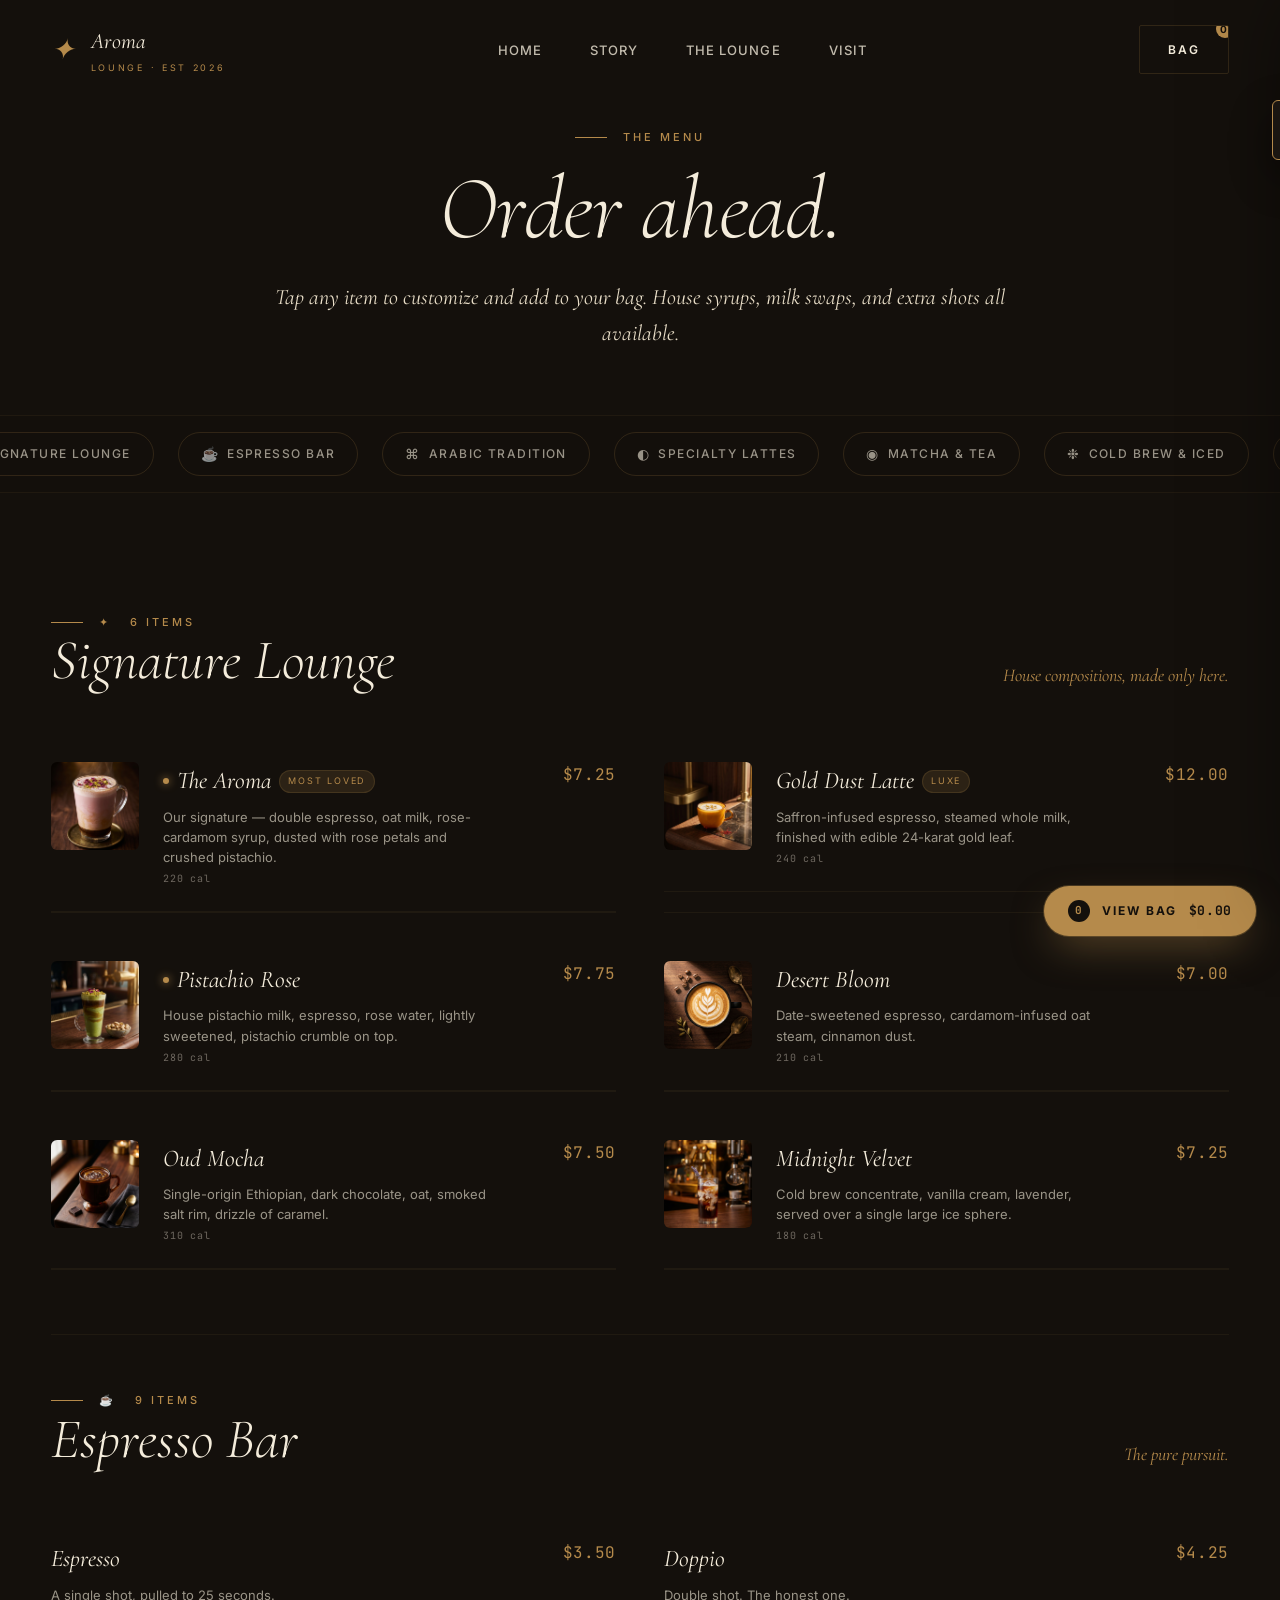
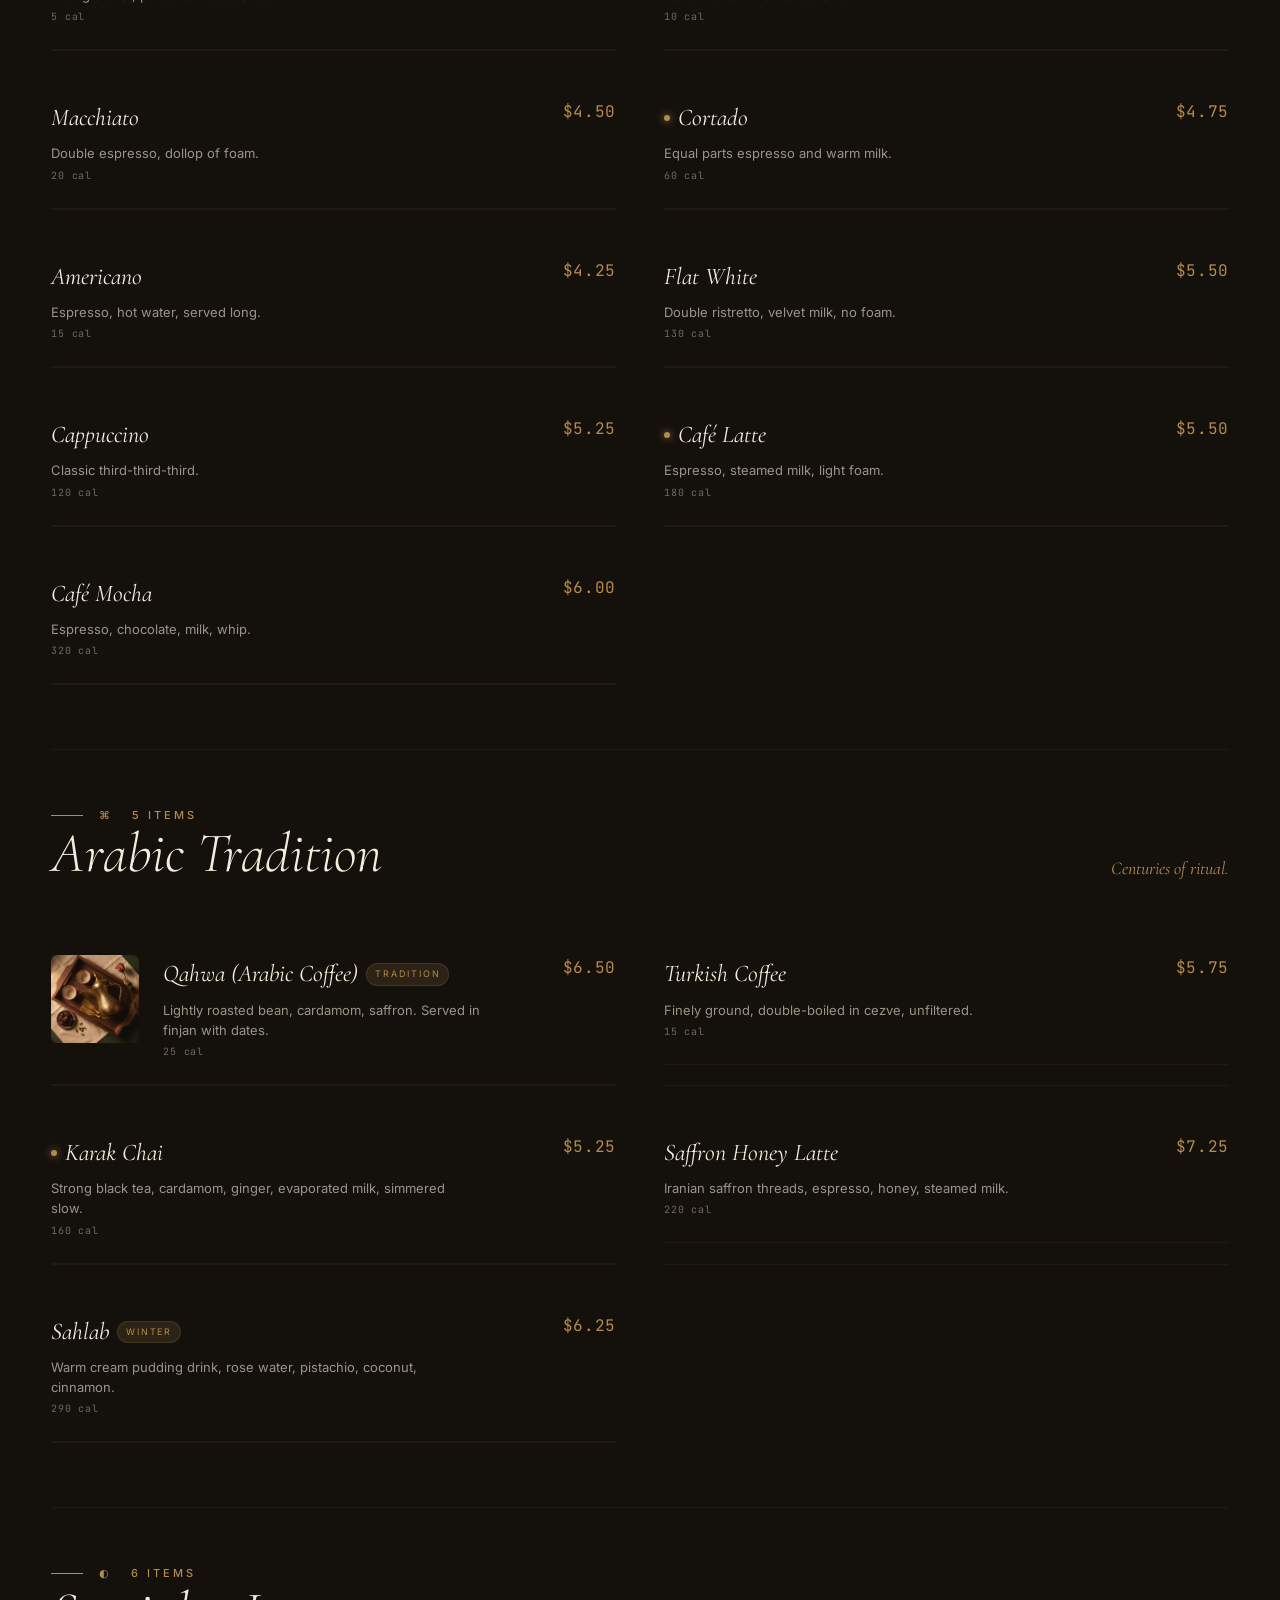
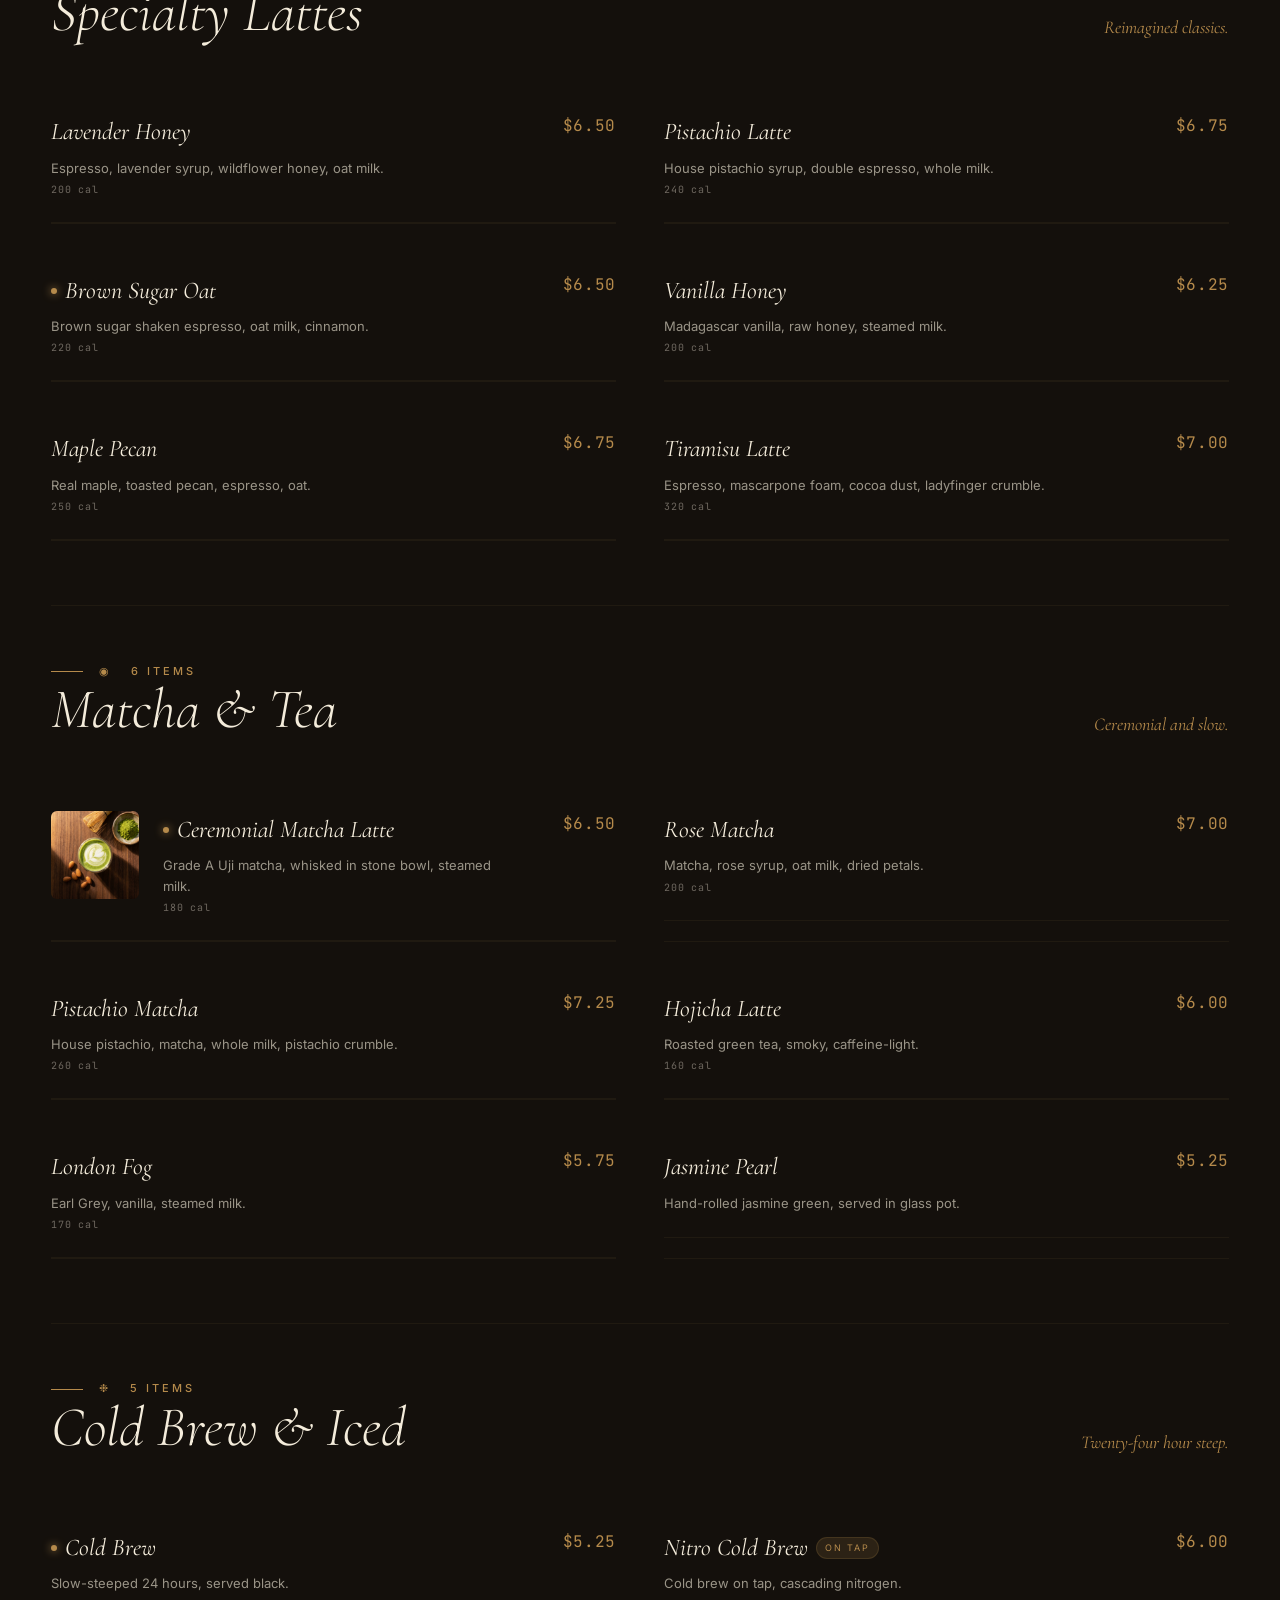
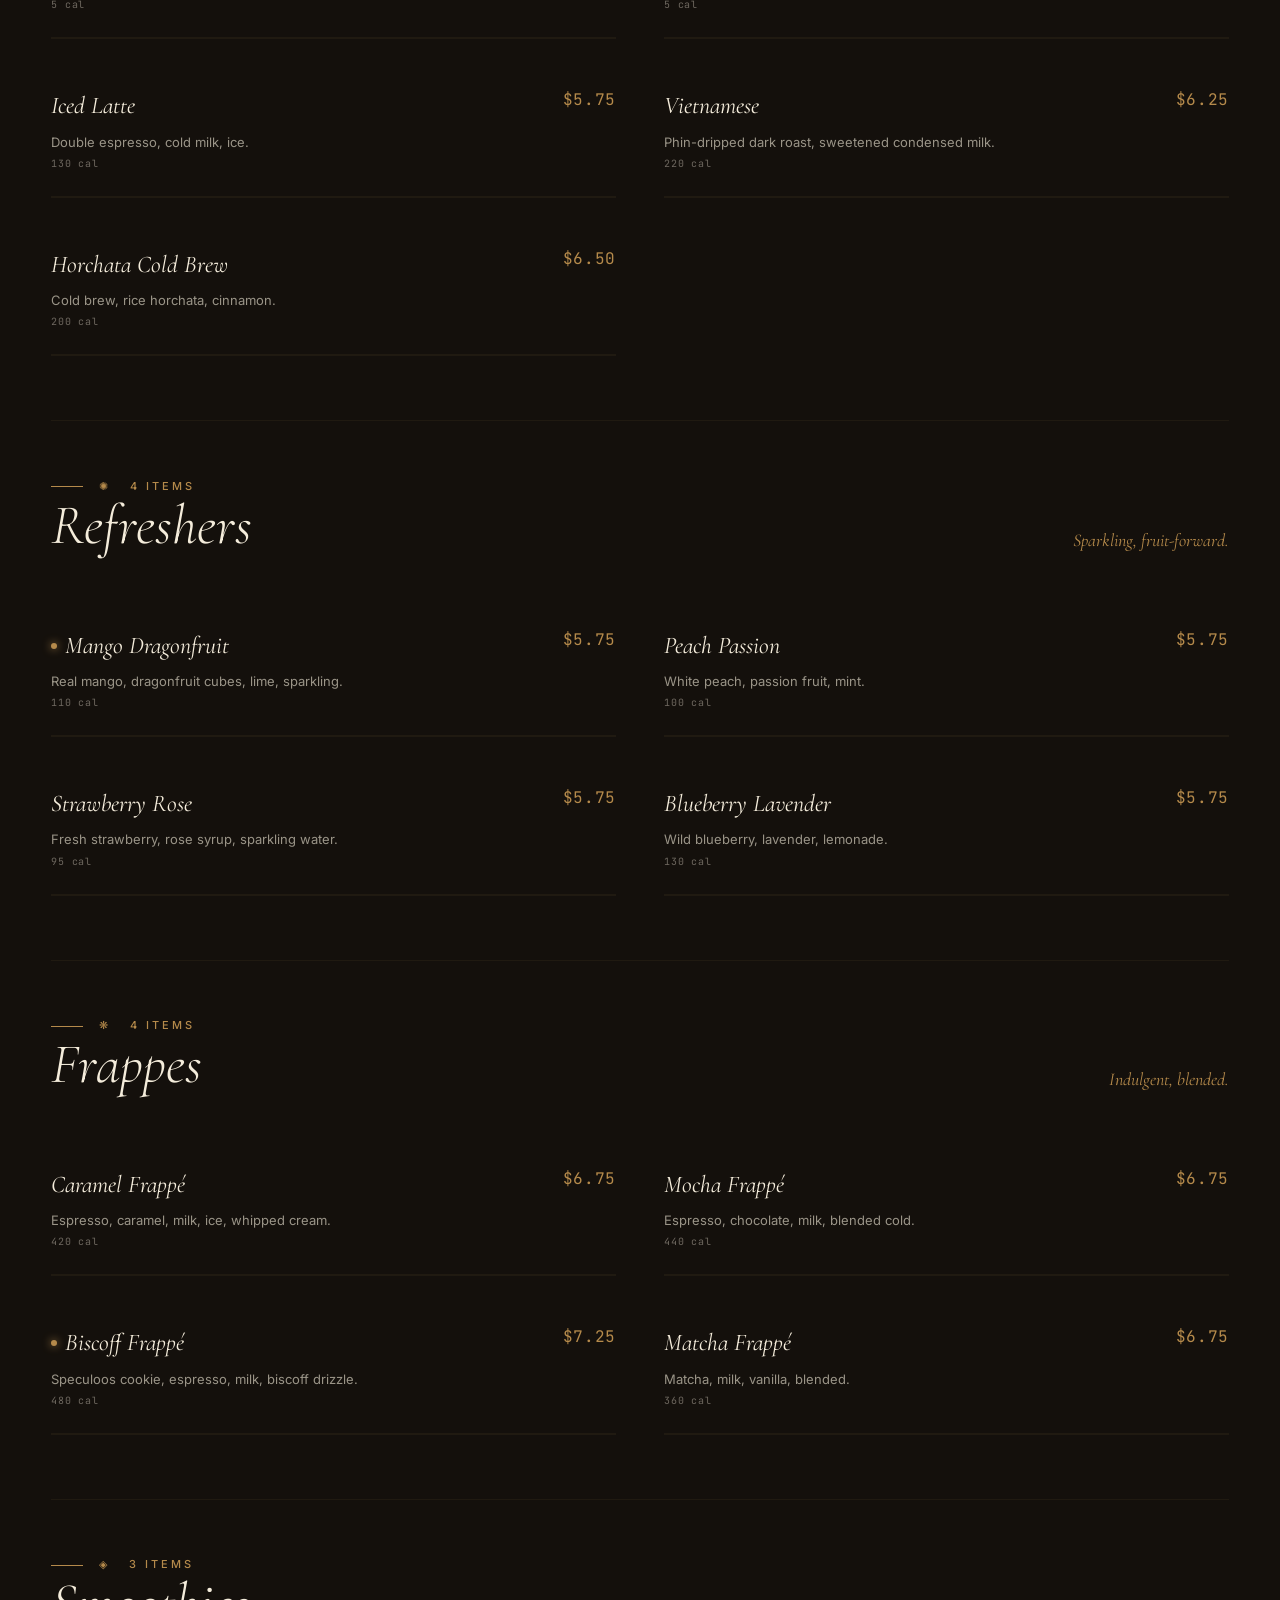
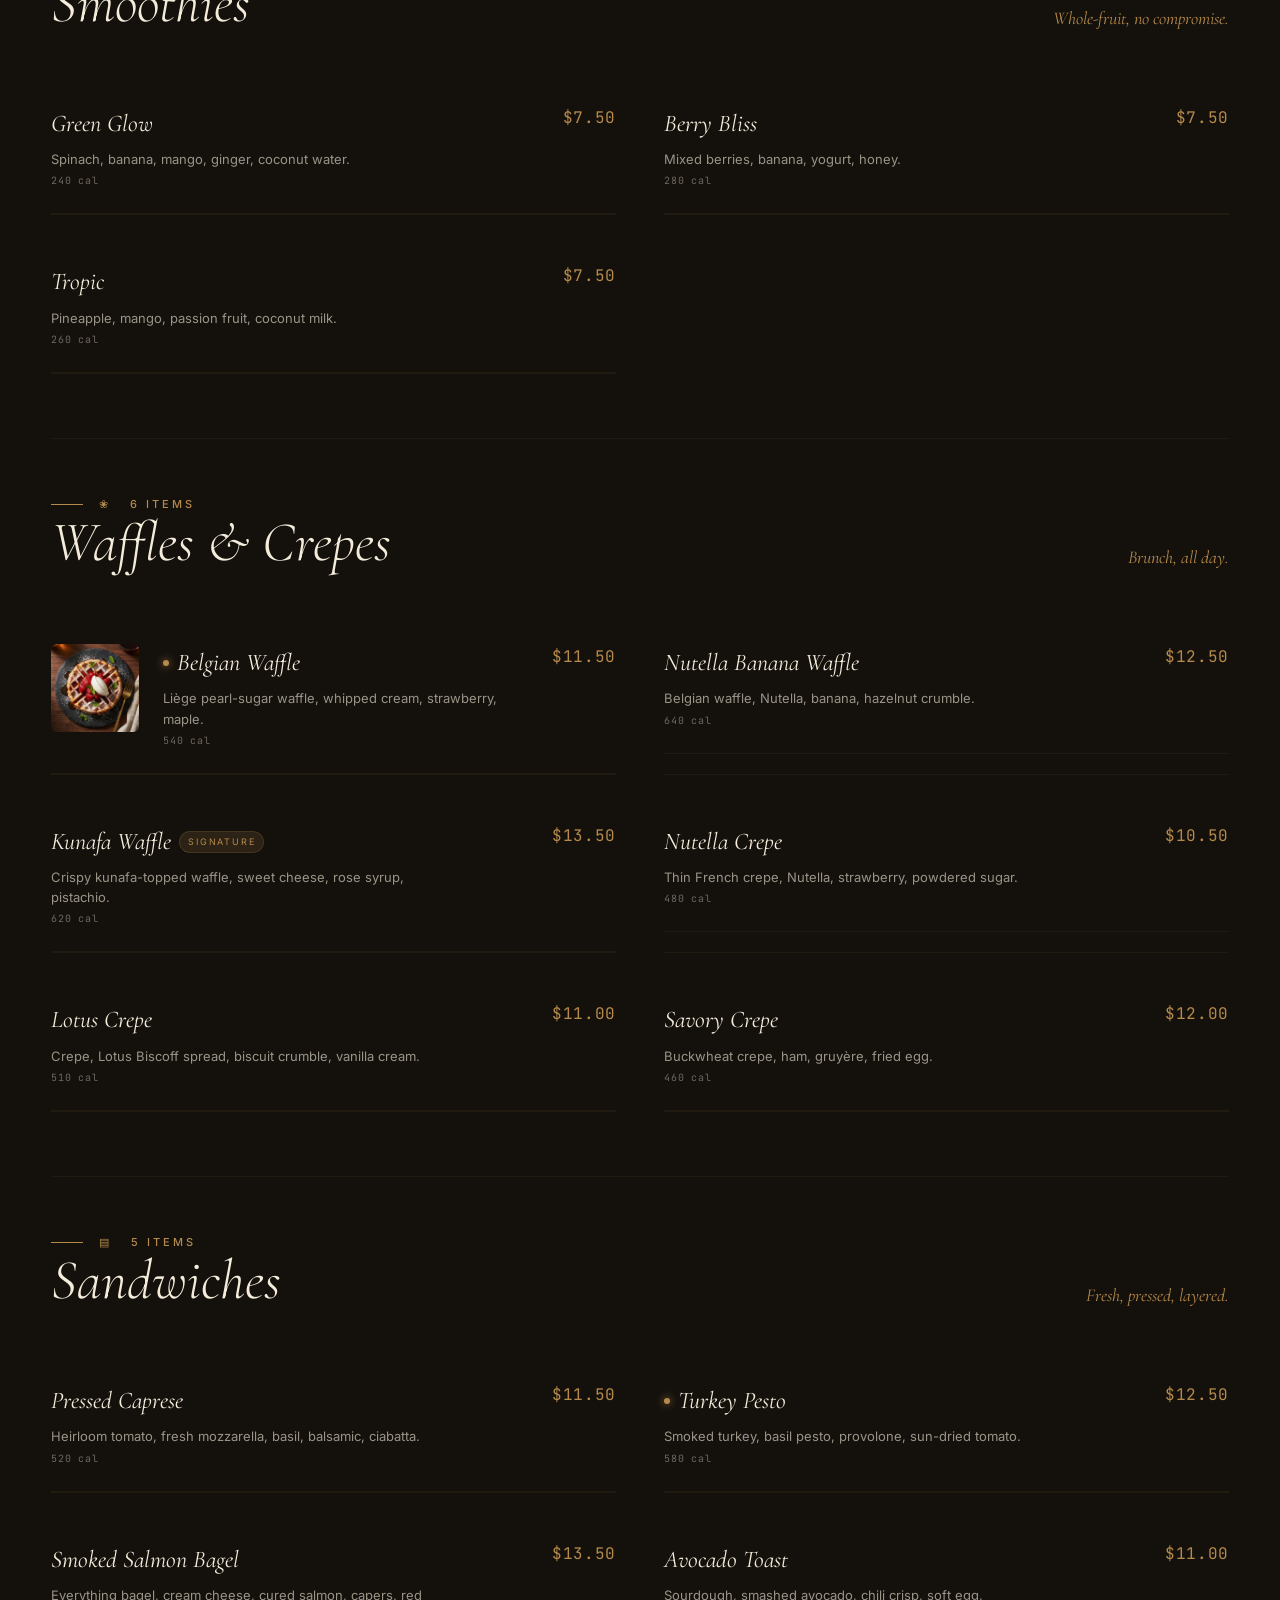
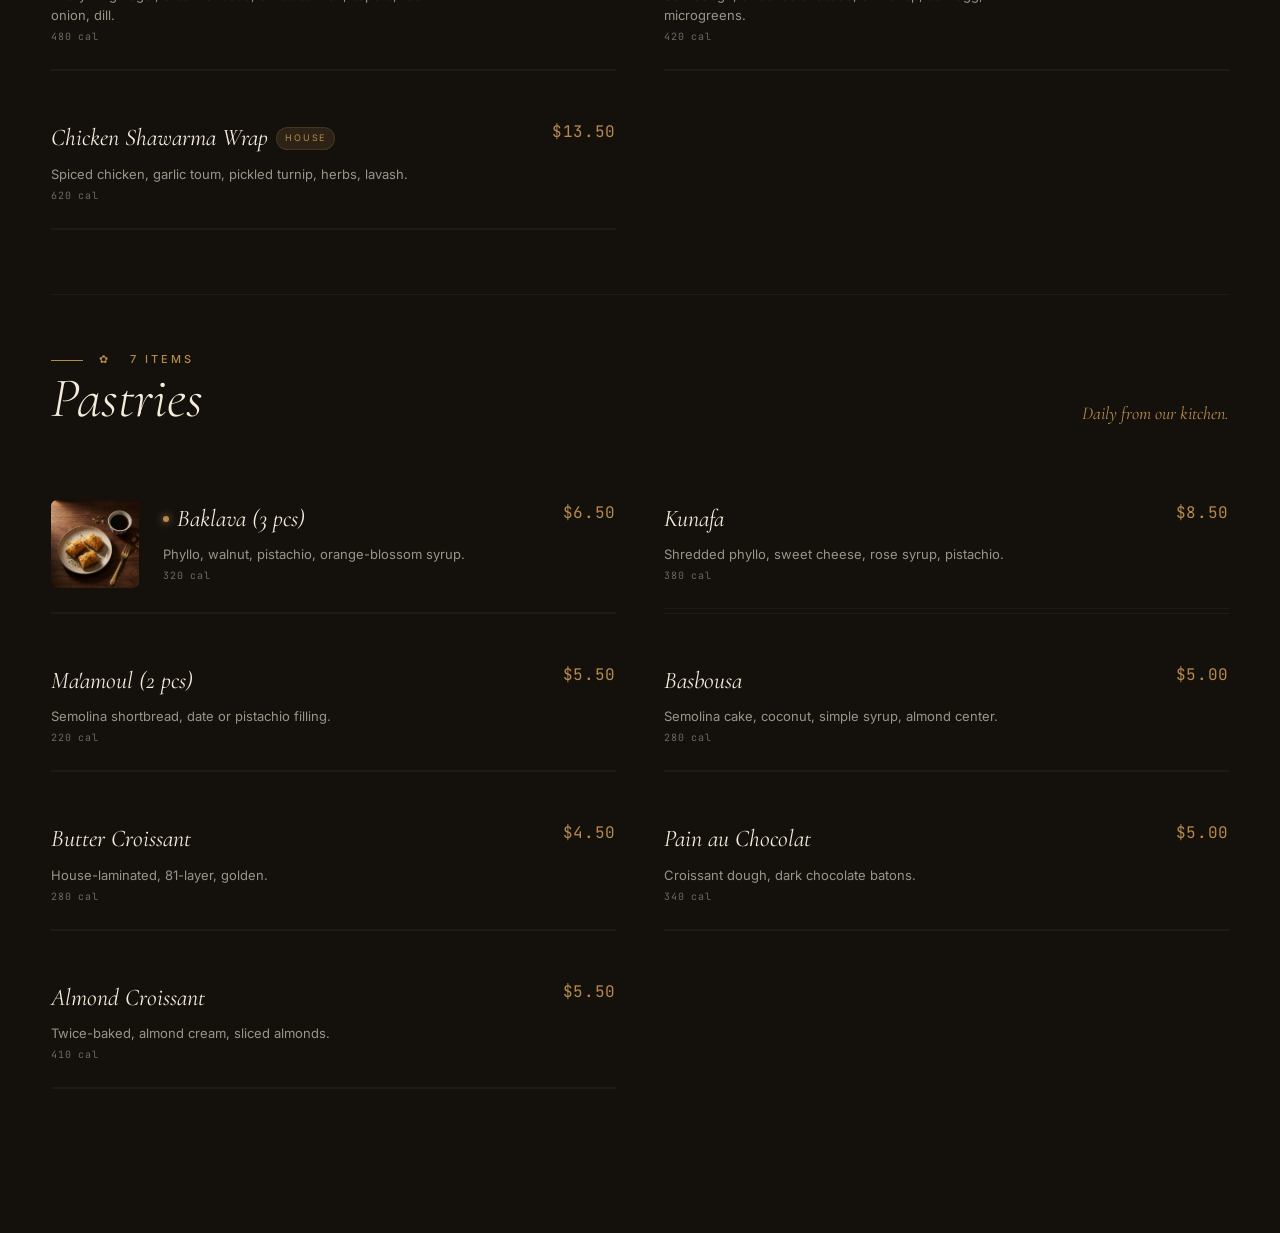
==== commit e4d52c0c: "Make menu add-to-bag instant + inline customize One click on any item adds it to the bag immediately" ====
--- a/menu.html
+++ b/menu.html
@@ -59,18 +59,8 @@
     </div>
   </div>
 
-  <!-- Mask + Drawers -->
+  <!-- Mask + Cart drawer (only — items customize inline, no product drawer) -->
   <div id="drawer-mask" class="drawer-mask"></div>
-
-  <!-- Product drawer -->
-  <aside id="prod-drawer" class="drawer" aria-hidden="true">
-    <div class="drawer-head">
-      <h3>Customize</h3>
-      <button id="prod-drawer-close" class="drawer-close" aria-label="Close">×</button>
-    </div>
-    <div class="drawer-body"></div>
-    <div class="drawer-foot"></div>
-  </aside>
 
   <!-- Cart drawer -->
   <aside id="cart-drawer" class="drawer" aria-hidden="true">
--- a/assets/css/menu.css
+++ b/assets/css/menu.css
@@ -195,6 +195,230 @@
 .menu-item.has-img .menu-item-img img { width: 100%; height: 100%; object-fit: cover; }
 
 /* ========================================================================
+   Inline added state + inline customization panel
+   ======================================================================== */
+
+.menu-row {
+  border-bottom: 1px solid var(--line-soft);
+  transition: background 0.3s var(--ease-out);
+}
+.menu-row.expanded {
+  background: rgba(180, 138, 75, 0.04);
+  border-bottom-color: var(--line);
+}
+.menu-row.expanded .menu-item { border-bottom: 0; padding-inline: var(--s-3); }
+
+.menu-row .menu-item-arr { transition: all 0.3s var(--ease-out); }
+.menu-row.expanded .menu-item-arr {
+  opacity: 1;
+  transform: rotate(90deg);
+  color: var(--bronze);
+}
+.menu-row.expanded .menu-item-name { color: var(--bronze-soft); }
+
+/* "Just added" flash pill */
+.added-pill {
+  display: inline-flex;
+  align-items: center;
+  gap: 6px;
+  background: rgba(180, 138, 75, 0.16);
+  border: 1px solid var(--bronze);
+  color: var(--bronze);
+  font-size: 10px;
+  font-weight: 600;
+  letter-spacing: 0.18em;
+  text-transform: uppercase;
+  padding: 4px 9px;
+  border-radius: 999px;
+  animation: addedIn 0.5s var(--ease-out);
+}
+.added-pill::before {
+  content: "✓";
+  font-size: 11px;
+}
+@keyframes addedIn {
+  from { transform: scale(0.7); opacity: 0; }
+  to   { transform: scale(1); opacity: 1; }
+}
+
+/* Inline customize panel */
+.inline-panel {
+  display: grid;
+  grid-template-rows: 0fr;
+  transition: grid-template-rows 0.45s var(--ease-out);
+  overflow: hidden;
+}
+.menu-row.expanded .inline-panel {
+  grid-template-rows: 1fr;
+  border-bottom: 1px solid var(--line);
+}
+.inline-panel > .inner {
+  overflow: hidden;
+  min-height: 0;
+}
+.inline-content {
+  padding: var(--s-3) var(--s-3) var(--s-5);
+  display: grid;
+  gap: var(--s-3);
+}
+.menu-row.has-img .inline-content { padding-left: calc(88px + var(--s-4) + var(--s-3)); }
+
+.inline-row {
+  display: grid;
+  grid-template-columns: 96px 1fr;
+  gap: var(--s-3);
+  align-items: center;
+  padding: 6px 0;
+}
+.inline-row .label {
+  font-size: 10px;
+  letter-spacing: 0.2em;
+  text-transform: uppercase;
+  color: var(--bronze);
+  font-weight: 600;
+}
+.inline-row .chips {
+  display: flex;
+  flex-wrap: wrap;
+  gap: 6px;
+}
+.chip {
+  padding: 6px 12px;
+  font-size: 12px;
+  background: rgba(255,255,255,0.02);
+  border: 1px solid var(--line-soft);
+  color: rgba(244, 236, 219, 0.7);
+  border-radius: 999px;
+  cursor: pointer;
+  transition: all 0.2s var(--ease-out);
+  display: inline-flex;
+  align-items: center;
+  gap: 6px;
+  white-space: nowrap;
+}
+.chip:hover {
+  border-color: var(--bronze);
+  color: var(--cream);
+}
+.chip.on {
+  background: var(--bronze);
+  color: var(--ink);
+  border-color: var(--bronze);
+  font-weight: 600;
+}
+.chip .delta {
+  font-family: var(--font-mono);
+  font-size: 10px;
+  opacity: 0.75;
+}
+.chip.on .delta { color: var(--ink); }
+.chip .b {
+  background: rgba(20, 16, 12, 0.18);
+  color: inherit;
+  font-size: 8px;
+  padding: 2px 6px;
+  border-radius: 999px;
+  letter-spacing: 0.18em;
+  text-transform: uppercase;
+}
+.chip.on .b { background: rgba(20, 16, 12, 0.25); }
+
+.inline-foot {
+  display: flex;
+  align-items: center;
+  justify-content: space-between;
+  gap: var(--s-3);
+  padding-top: var(--s-3);
+  margin-top: 4px;
+  border-top: 1px solid var(--line-soft);
+  flex-wrap: wrap;
+}
+.inline-foot .left {
+  display: flex; align-items: center; gap: var(--s-3); flex-wrap: wrap;
+}
+.inline-foot .running {
+  font-family: var(--font-display);
+  font-style: italic;
+  font-size: 22px;
+  color: var(--cream);
+}
+.inline-foot .running .v { color: var(--bronze); font-family: var(--font-mono); font-size: 18px; }
+.inline-foot .actions { display: flex; gap: 8px; align-items: center; }
+
+.mini-qty {
+  display: inline-flex;
+  align-items: center;
+  border: 1px solid var(--line);
+  border-radius: 999px;
+  overflow: hidden;
+  background: var(--ink);
+}
+.mini-qty button {
+  width: 32px; height: 32px;
+  color: var(--cream);
+  font-size: 14px;
+}
+.mini-qty button:hover { background: rgba(180,138,75,0.1); color: var(--bronze); }
+.mini-qty .val {
+  font-family: var(--font-mono);
+  font-size: 13px;
+  width: 28px;
+  text-align: center;
+  color: var(--cream);
+}
+
+.inline-foot .done {
+  background: var(--bronze);
+  color: var(--ink);
+  padding: 9px 18px;
+  border-radius: 999px;
+  font-size: 11px;
+  letter-spacing: 0.16em;
+  text-transform: uppercase;
+  font-weight: 700;
+  transition: all 0.2s;
+}
+.inline-foot .done:hover { background: var(--bronze-soft); }
+.inline-foot .add-another {
+  font-size: 11px;
+  letter-spacing: 0.12em;
+  text-transform: uppercase;
+  color: var(--bronze);
+  background: none;
+  border: 1px solid var(--line);
+  padding: 9px 14px;
+  border-radius: 999px;
+}
+.inline-foot .add-another:hover { background: rgba(180,138,75,0.08); border-color: var(--bronze); }
+
+.inline-upsell {
+  margin: 4px 0 0;
+  padding: 8px 12px;
+  background: linear-gradient(90deg, rgba(180,138,75,0.1), rgba(180,138,75,0.02));
+  border-left: 2px solid var(--bronze);
+  border-radius: 0 var(--r-sm) var(--r-sm) 0;
+  font-size: 12px;
+  font-style: italic;
+  color: var(--linen);
+}
+.inline-upsell strong {
+  color: var(--bronze);
+  font-style: normal;
+  letter-spacing: 0.16em;
+  text-transform: uppercase;
+  font-size: 10px;
+  display: inline-block;
+  margin-right: 6px;
+  font-weight: 600;
+}
+
+@media (max-width: 700px) {
+  .inline-row { grid-template-columns: 1fr; gap: 6px; }
+  .inline-row .label { font-size: 10px; }
+  .menu-row.has-img .inline-content { padding-left: var(--s-3); }
+}
+
+/* ========================================================================
    Drawer (product customization)
    ======================================================================== */
 
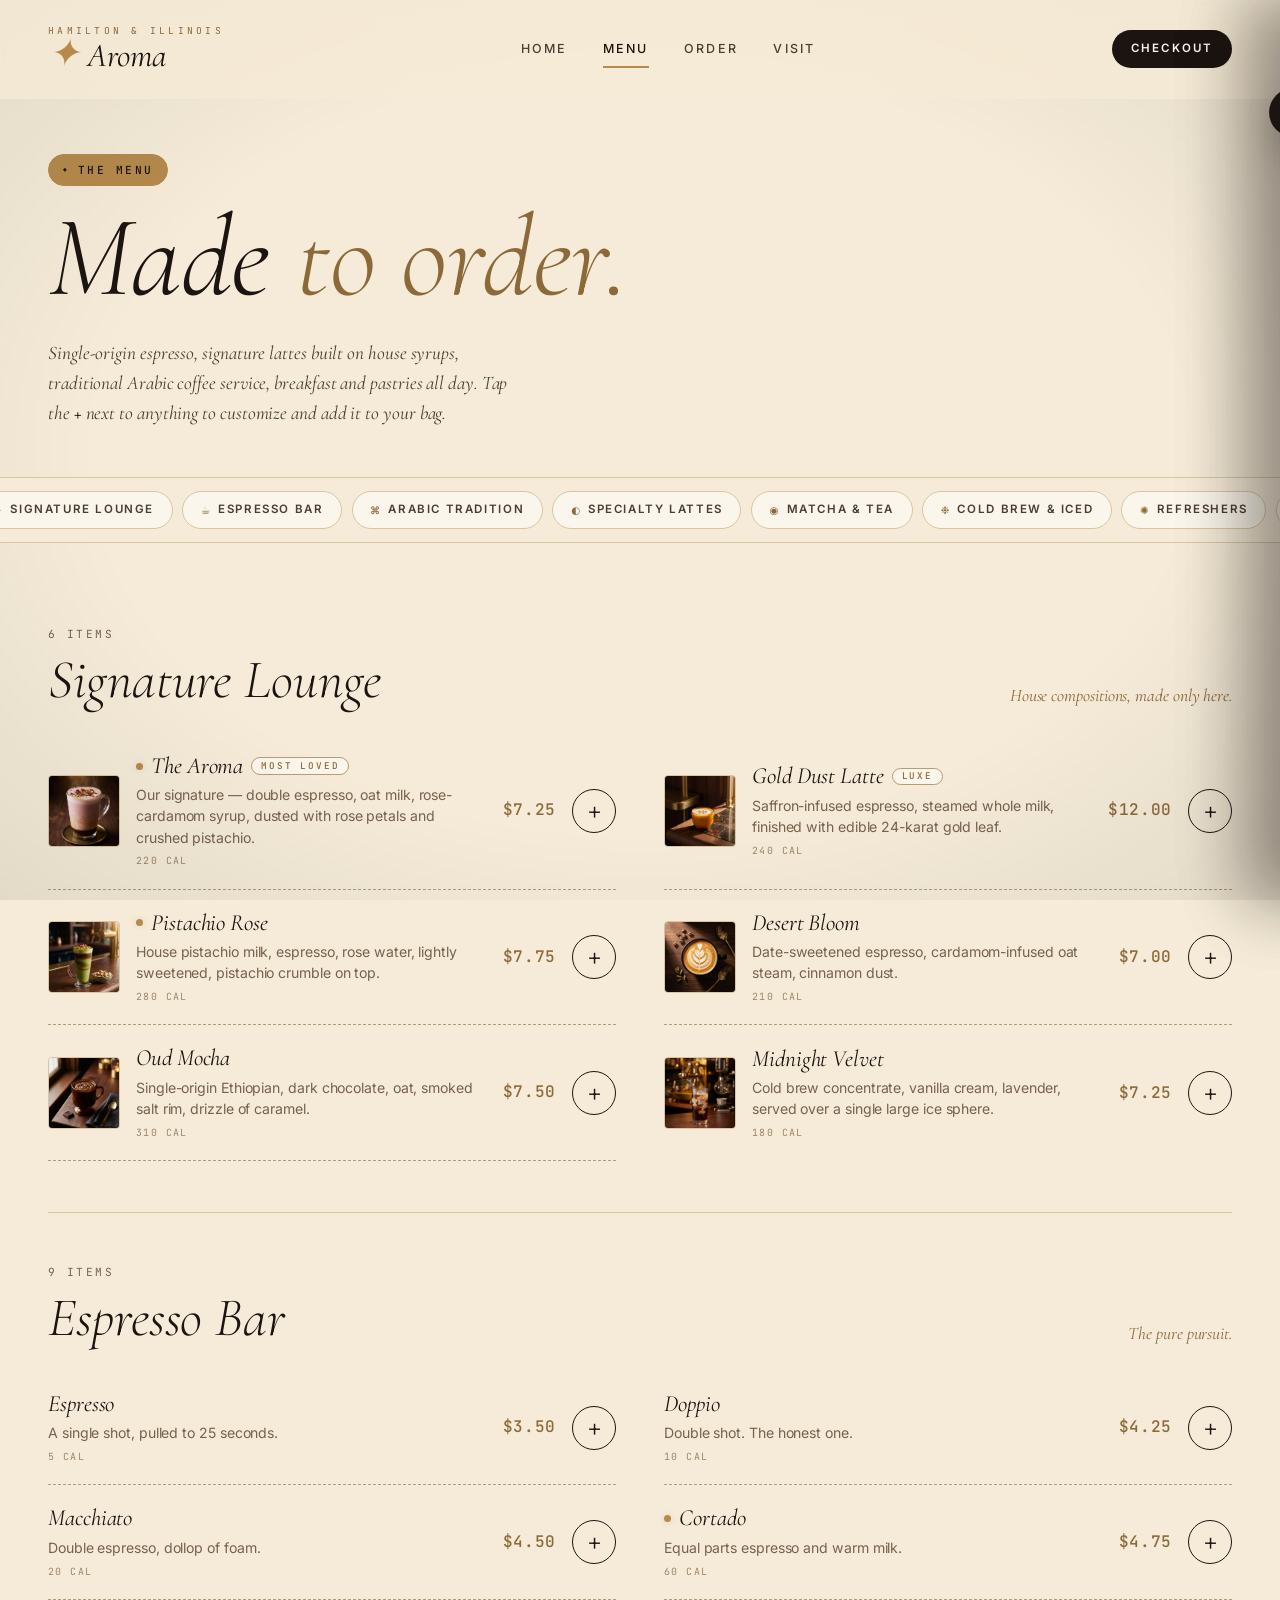
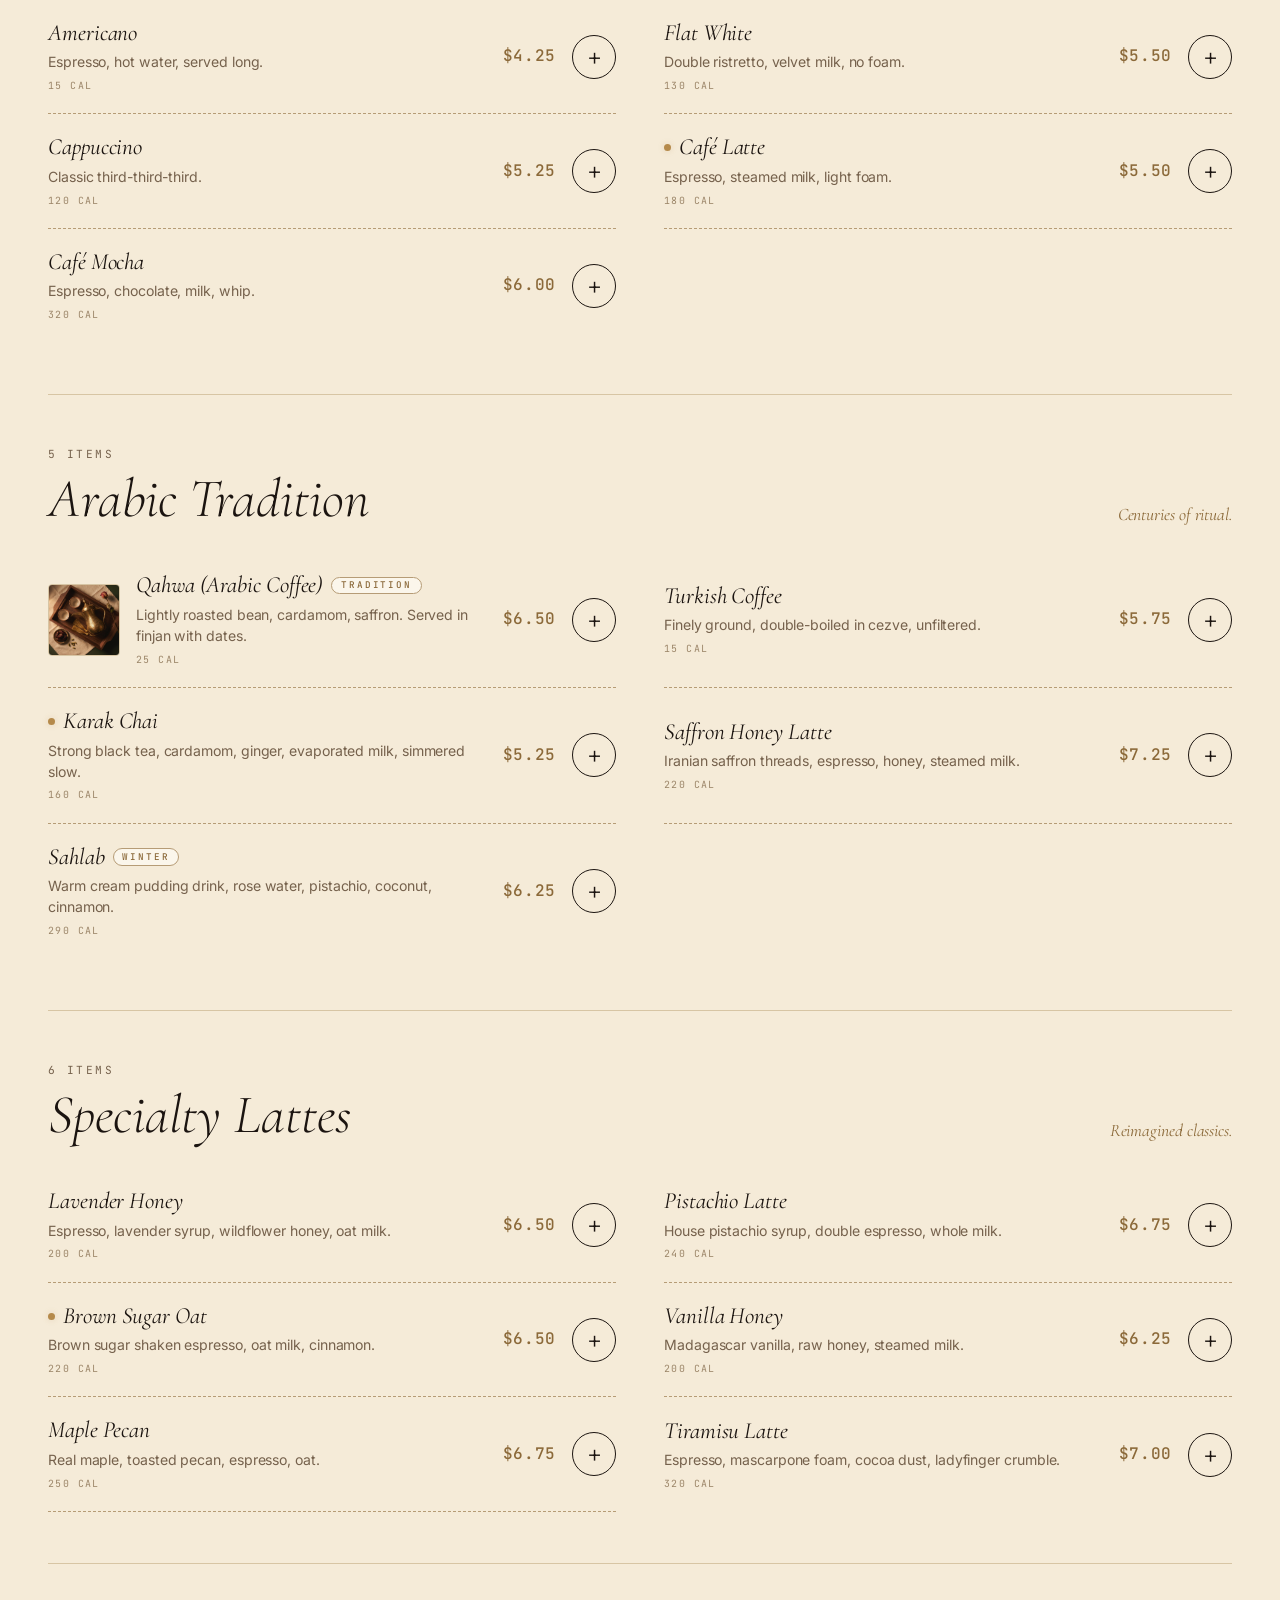
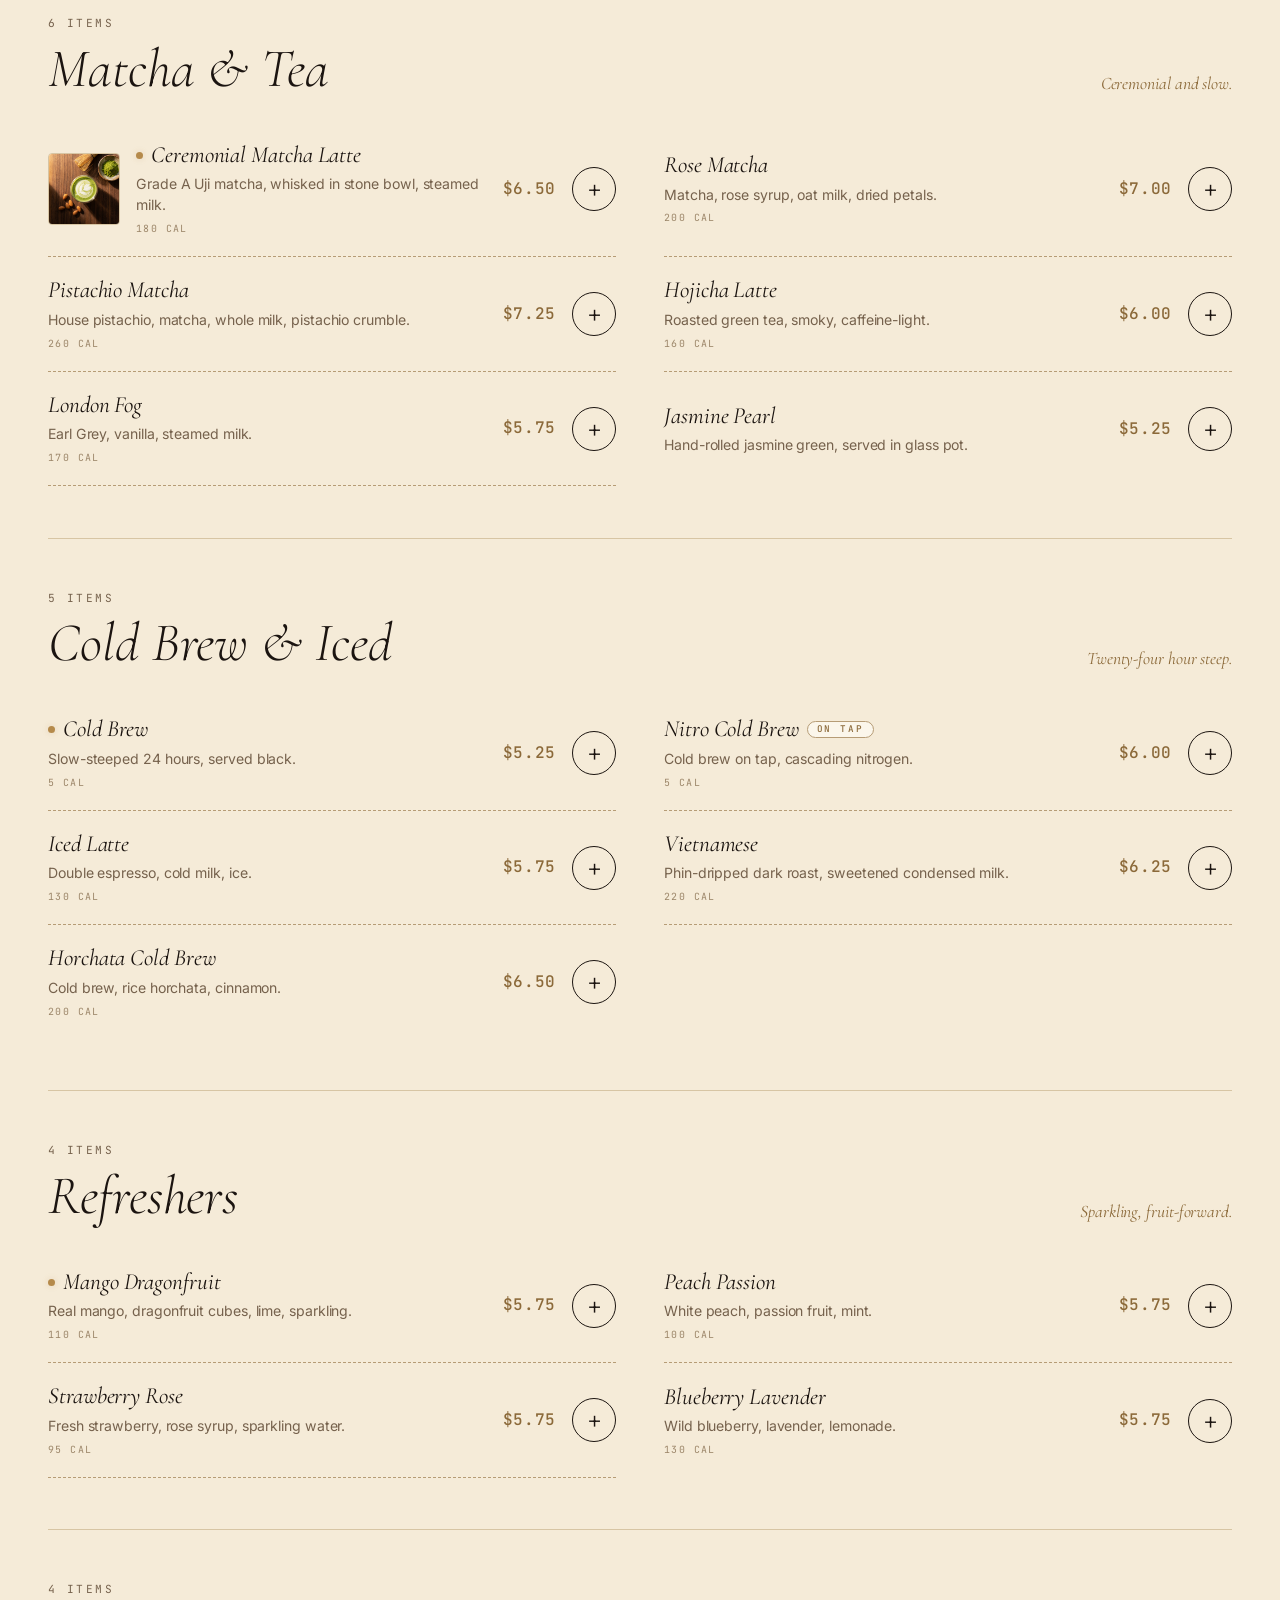
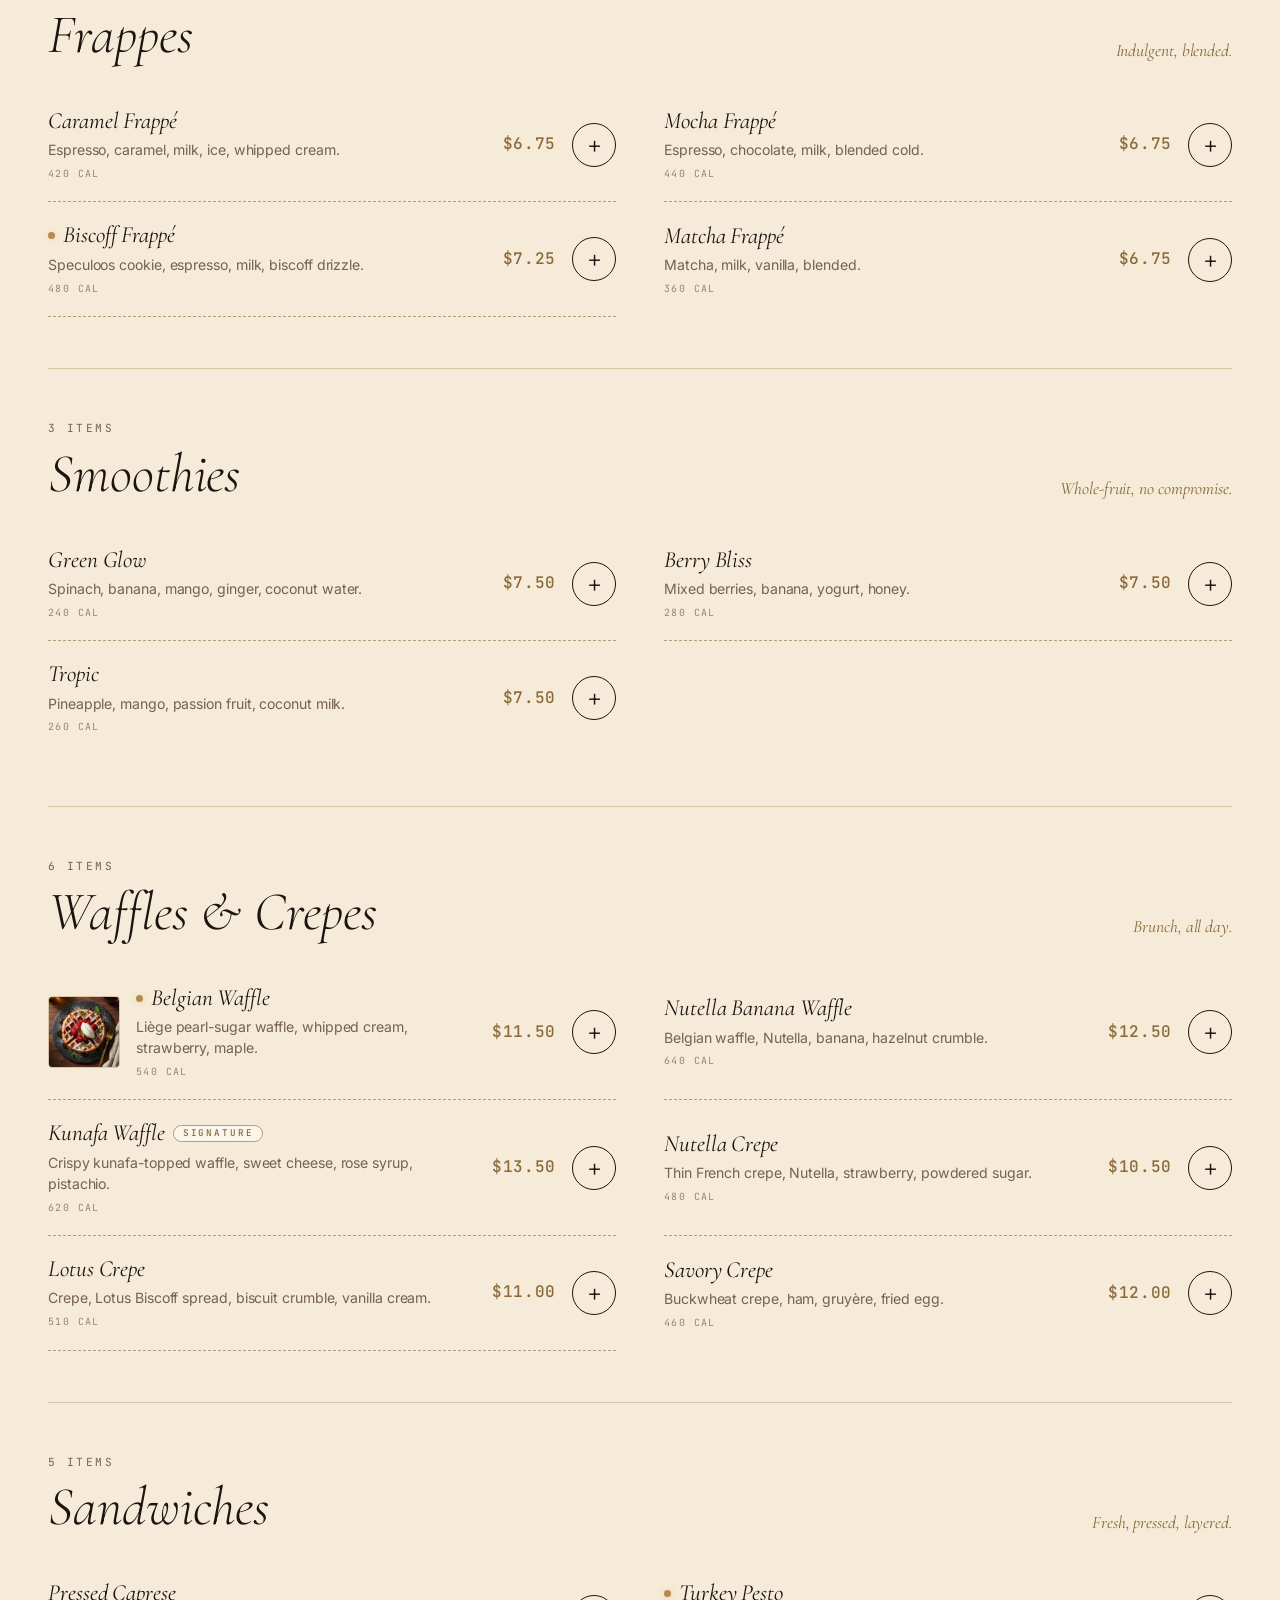
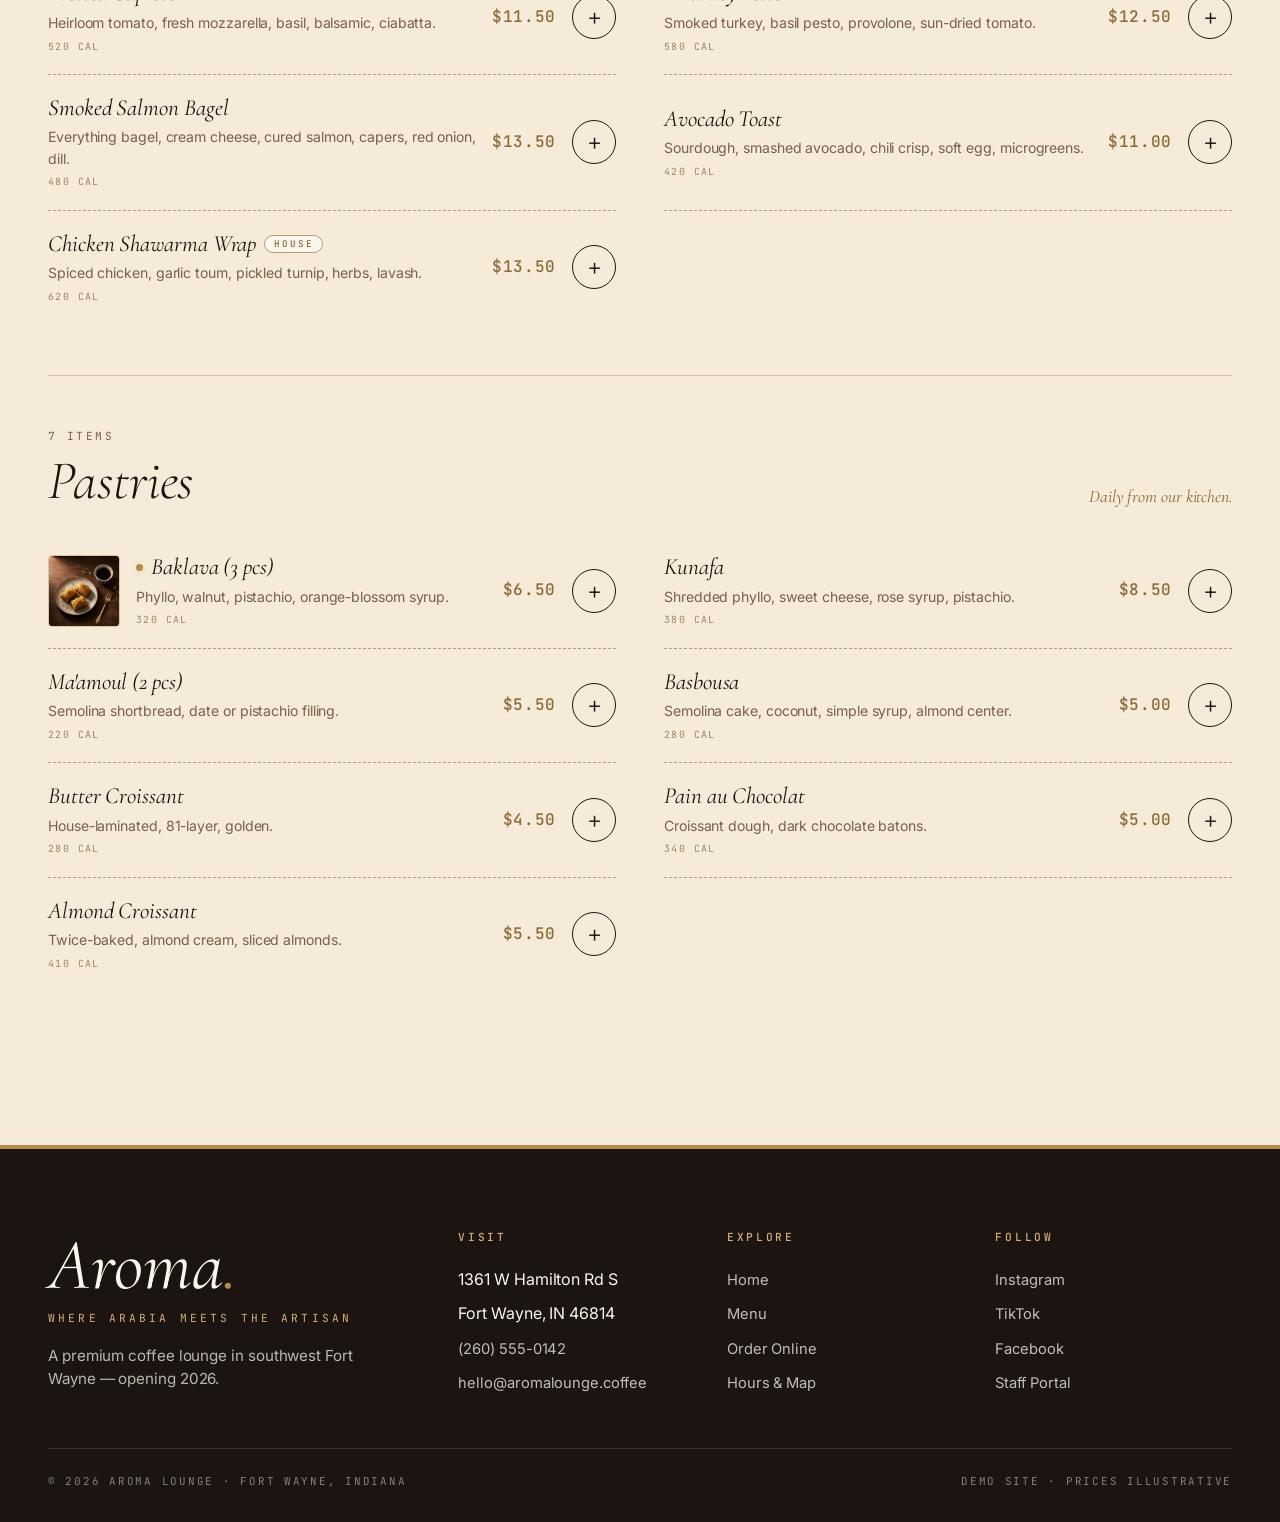
==== commit b43e24a7: "Switch public site to light cream theme + Mocha-style ordering flow Theme: light parchment backgroun" ====
--- a/menu.html
+++ b/menu.html
@@ -4,52 +4,50 @@
   <meta charset="UTF-8" />
   <meta name="viewport" content="width=device-width, initial-scale=1.0" />
   <title>Menu · Aroma Lounge</title>
-  <meta name="description" content="The full Aroma Lounge menu. Order ahead, customize every drink, and pay through the app. Signature lattes, traditional Arabic coffee, matcha, refreshers, waffles, and more." />
+  <meta name="description" content="The full Aroma Lounge menu. Order ahead, customize every drink, and pick up at Hamilton & Illinois in southwest Fort Wayne." />
 
   <link rel="preconnect" href="https://fonts.googleapis.com" />
   <link rel="preconnect" href="https://fonts.gstatic.com" crossorigin />
-  <link href="https://fonts.googleapis.com/css2?family=Cormorant+Garamond:ital,wght@0,300;0,400;0,500;0,600;1,300;1,400;1,500&family=Inter:wght@300;400;500;600;700&family=JetBrains+Mono:wght@400;500&display=swap" rel="stylesheet" />
+  <link href="https://fonts.googleapis.com/css2?family=Cormorant+Garamond:ital,wght@0,300;0,400;0,500;1,300;1,400;1,500&family=Inter:wght@300;400;500;600;700&family=JetBrains+Mono:wght@400;500;600&family=Caveat:wght@500;600&display=swap" rel="stylesheet" />
 
   <link rel="stylesheet" href="assets/css/main.css" />
   <link rel="stylesheet" href="assets/css/menu.css" />
-  <link rel="icon" type="image/svg+xml" href="data:image/svg+xml,%3Csvg xmlns='http://www.w3.org/2000/svg' viewBox='0 0 100 100'%3E%3Crect width='100' height='100' fill='%2314100C'/%3E%3Ctext x='50' y='68' font-family='Cormorant Garamond,serif' font-style='italic' font-size='70' fill='%23B58A4B' text-anchor='middle'%3EA%3C/text%3E%3C/svg%3E" />
+  <link rel="icon" type="image/svg+xml" href="data:image/svg+xml,%3Csvg xmlns='http://www.w3.org/2000/svg' viewBox='0 0 100 100'%3E%3Crect width='100' height='100' fill='%23F5EBD8'/%3E%3Ctext x='50' y='72' font-family='Cormorant Garamond,serif' font-style='italic' font-size='80' fill='%23B58A4B' text-anchor='middle'%3EA%3C/text%3E%3C/svg%3E" />
 </head>
 <body>
 
   <!-- Navigation -->
-  <nav class="nav scrolled">
-    <a href="index.html" class="nav-logo">
-      <span class="mark">✦</span>
-      <span>
-        Aroma
-        <span class="sub">Lounge · Est 2026</span>
-      </span>
+  <nav class="nav scrolled" id="nav">
+    <a href="index.html" class="nav-brand">
+      <span class="nav-tagline">Hamilton &amp; Illinois</span>
+      <span class="nav-wordmark"><span class="mark">✦</span>Aroma</span>
     </a>
-    <ul class="nav-links">
-      <li><a href="index.html">Home</a></li>
-      <li><a href="index.html#story">Story</a></li>
-      <li><a href="index.html#lounge">The Lounge</a></li>
-      <li><a href="index.html#visit">Visit</a></li>
-    </ul>
-    <div class="nav-cta">
-      <a href="#" id="cart-open-nav" class="btn btn-ghost" style="position:relative;">
-        <span>Bag</span>
-        <span data-cart-count style="position:absolute; top:-6px; right:-6px; width:18px; height:18px; border-radius:50%; background:var(--bronze); color:var(--ink); font-size:10px; font-weight:700; display:flex; align-items:center; justify-content:center;">0</span>
-      </a>
+    <div class="nav-links" id="nav-links">
+      <a href="index.html" class="nav-link">Home</a>
+      <a href="menu.html" class="nav-link" aria-current="page">Menu</a>
+      <a href="order.html" class="nav-link">Order</a>
+      <a href="index.html#visit" class="nav-link">Visit</a>
     </div>
+    <a href="order.html" class="nav-cta">
+      <span>Checkout</span>
+      <span class="nav-cta-count" data-cart-count style="display:none;">0</span>
+    </a>
+    <button class="nav-toggle" id="nav-toggle" aria-label="Toggle menu">
+      <span></span><span></span><span></span>
+    </button>
   </nav>
 
   <!-- Menu Header -->
   <div class="menu-page">
     <div class="container">
-      <div class="menu-header reveal">
-        <span class="eyebrow" style="justify-content:center;">The Menu</span>
-        <h1 class="display display-lg">Order ahead.</h1>
-        <p>Tap any item to customize and add to your bag. House syrups, milk swaps, and extra shots all available.</p>
+      <div class="menu-header fade-up">
+        <span class="pill pill-bronze">The Menu</span>
+        <h1 class="display">Made <span class="serif">to order.</span></h1>
+        <p>Single-origin espresso, signature lattes built on house syrups, traditional Arabic coffee service, breakfast and pastries all day. Tap the <strong style="color:var(--ink);">+</strong> next to anything to customize and add it to your bag.</p>
       </div>
     </div>
 
-    <!-- Category nav (sticky) -->
+    <!-- Sticky category nav -->
     <div class="cat-nav">
       <div class="cat-nav-track" id="cat-nav-track"></div>
     </div>
@@ -59,24 +57,92 @@
     </div>
   </div>
 
-  <!-- Mask + Cart drawer (only — items customize inline, no product drawer) -->
-  <div id="drawer-mask" class="drawer-mask"></div>
+  <!-- Footer -->
+  <footer class="footer">
+    <div class="footer-grid">
+      <div class="footer-brand-block">
+        <div class="footer-brand">Aroma<span class="dot">.</span></div>
+        <div class="footer-tag">Where Arabia meets the artisan</div>
+        <p>A premium coffee lounge in southwest Fort Wayne — opening 2026.</p>
+      </div>
+      <div class="footer-col">
+        <h4>Visit</h4>
+        <ul>
+          <li>1361 W Hamilton Rd S</li>
+          <li>Fort Wayne, IN 46814</li>
+          <li><a href="tel:+12605550142">(260) 555-0142</a></li>
+          <li><a href="mailto:hello@aromalounge.coffee">hello@aromalounge.coffee</a></li>
+        </ul>
+      </div>
+      <div class="footer-col">
+        <h4>Explore</h4>
+        <ul>
+          <li><a href="index.html">Home</a></li>
+          <li><a href="menu.html">Menu</a></li>
+          <li><a href="order.html">Order Online</a></li>
+          <li><a href="index.html#visit">Hours &amp; Map</a></li>
+        </ul>
+      </div>
+      <div class="footer-col">
+        <h4>Follow</h4>
+        <ul>
+          <li><a href="https://instagram.com/aromaloungecoffee" target="_blank" rel="noopener">Instagram</a></li>
+          <li><a href="https://tiktok.com/@aromaloungecoffee" target="_blank" rel="noopener">TikTok</a></li>
+          <li><a href="https://facebook.com/aromaloungecoffee" target="_blank" rel="noopener">Facebook</a></li>
+          <li><a href="admin/">Staff Portal</a></li>
+        </ul>
+      </div>
+    </div>
+    <div class="footer-bottom">
+      <span>© 2026 Aroma Lounge · Fort Wayne, Indiana</span>
+      <span>Demo site · prices illustrative</span>
+    </div>
+  </footer>
+
+  <!-- Drawer overlay -->
+  <div id="drawer-overlay" class="drawer-overlay"></div>
+
+  <!-- Customize sheet -->
+  <aside id="customize-sheet" class="customize-sheet" role="dialog" aria-label="Customize your order" aria-hidden="true">
+    <div class="customize-header">
+      <div>
+        <div id="cs-name" class="customize-name">Item</div>
+        <div id="cs-base" class="customize-base">Starting at $0.00</div>
+      </div>
+      <button id="cs-close" class="customize-close" aria-label="Close">×</button>
+    </div>
+    <div id="cs-body" class="customize-body"></div>
+    <div id="cs-foot" class="customize-footer"></div>
+  </aside>
 
   <!-- Cart drawer -->
-  <aside id="cart-drawer" class="drawer" aria-hidden="true">
-    <div class="drawer-head">
-      <h3>Your Bag</h3>
-      <button id="cart-drawer-close" class="drawer-close" aria-label="Close">×</button>
+  <aside id="cart-drawer" class="cart-drawer" role="dialog" aria-label="Your bag" aria-hidden="true">
+    <div class="cart-header">
+      <div>
+        <div class="cart-title">Your Bag</div>
+        <div class="cart-sub">Pickup · ready in 10–15 min</div>
+      </div>
+      <button id="cart-close" class="cart-close" aria-label="Close cart">×</button>
     </div>
-    <div class="drawer-body"></div>
-    <div id="cart-summary" class="cart-summary"></div>
+    <div id="cart-body" class="cart-body"></div>
+    <div id="cart-footer" class="cart-footer">
+      <div class="cart-total">
+        <span class="cart-total-label">Subtotal</span>
+        <span id="cart-total" class="cart-total-amount">$0.00</span>
+      </div>
+      <a href="order.html" class="btn btn-primary btn-arrow" style="width:100%; justify-content:center;">
+        Checkout
+        <svg viewBox="0 0 14 14" fill="none" stroke="currentColor" stroke-width="2"><path d="M2 7h10M8 3l4 4-4 4"/></svg>
+      </a>
+      <p class="cart-note">Demo only · pay at pickup · tax added at checkout</p>
+    </div>
   </aside>
 
-  <!-- Floating cart button -->
-  <button id="cart-fab" class="cart-fab" aria-label="Open cart">
-    <span class="count">0</span>
+  <!-- Cart FAB -->
+  <button id="cart-fab" class="cart-fab" aria-label="View your bag">
+    <span id="cart-fab-count" class="count">0</span>
     <span>View Bag</span>
-    <span class="total">$0.00</span>
+    <span id="cart-fab-total" class="total">$0.00</span>
   </button>
 
   <!-- Toast -->
--- a/assets/css/main.css
+++ b/assets/css/main.css
@@ -1,848 +1,846 @@
-/* ========================================================================
-   AROMA LOUNGE — Design System
-   ======================================================================== */
-
+/* ==========================================================================
+   AROMA LOUNGE — Design System (light cream)
+   Cormorant Garamond italic display · Inter body · bronze accent
+   ========================================================================== */
+
+*, *::before, *::after { box-sizing: border-box; margin: 0; padding: 0; }
+html { -webkit-text-size-adjust: 100%; scroll-behavior: smooth; }
+body { line-height: 1.55; -webkit-font-smoothing: antialiased; -moz-osx-font-smoothing: grayscale; }
+img, picture, video, svg { display: block; max-width: 100%; }
+input, button, textarea, select { font: inherit; color: inherit; background: none; border: none; }
+button { cursor: pointer; }
+a { color: inherit; text-decoration: none; }
+ul, ol { list-style: none; }
+::selection { background: var(--bronze); color: var(--paper); }
+
+/* ---------- Tokens ---------- */
 :root {
-  /* Palette */
-  --ink: #14100C;
-  --ink-soft: #1B1611;
-  --espresso: #2A1F18;
-  --espresso-deep: #1F1712;
-  --bronze: #B58A4B;
+  /* Light cream palette */
+  --paper: #FBF6EB;          /* lightest — for cards & inputs */
+  --bg:    #F5EBD8;          /* page background */
+  --bg-2:  #EDDFC2;          /* alt section */
+  --bg-3:  #E1D1AE;          /* deep oat */
+
+  --ink:   #1B1410;          /* deep espresso text */
+  --ink-2: #2A1F18;
+  --ink-3: #3A2C22;
+
+  --text:      #1B1410;
+  --text-soft: #4A3D31;
+  --text-dim:  #76624D;
+  --text-faint:#9C8669;
+
+  --line:   #D7C5A4;
+  --line-2: #B69C76;
+
+  --bronze:      #B58A4B;    /* primary accent */
+  --bronze-deep: #8B6939;
   --bronze-soft: #D4AF7A;
-  --bronze-deep: #8B6939;
-  --cream: #F4ECDB;
-  --cream-warm: #EFE3CB;
-  --linen: #E8DDC7;
-  --leaf: #4A5A3C;
-  --leaf-soft: #6B7B5C;
-  --rose: #B86F70;
+  --bronze-glow: rgba(180, 138, 75, 0.22);
+
+  --leaf: #4A5A3C;           /* sage — secondary */
+  --rose: #B86F70;           /* dusty rose — accent */
   --ruby: #6F2A2A;
 
-  --line: rgba(180, 138, 75, 0.18);
-  --line-soft: rgba(180, 138, 75, 0.08);
-  --line-strong: rgba(180, 138, 75, 0.4);
-
-  /* Typography */
-  --font-display: "Cormorant Garamond", "Cormorant", "Times New Roman", serif;
-  --font-body: "Inter", -apple-system, BlinkMacSystemFont, "Segoe UI", sans-serif;
-  --font-mono: "JetBrains Mono", ui-monospace, "SF Mono", monospace;
-
-  /* Spacing scale (8pt grid) */
-  --s-1: 4px;
-  --s-2: 8px;
-  --s-3: 16px;
-  --s-4: 24px;
-  --s-5: 32px;
-  --s-6: 48px;
-  --s-7: 64px;
-  --s-8: 96px;
-  --s-9: 128px;
-  --s-10: 192px;
-
-  /* Radii */
-  --r-sm: 2px;
-  --r-md: 6px;
-  --r-lg: 12px;
-  --r-xl: 24px;
-
-  /* Easings */
-  --ease-out: cubic-bezier(0.22, 1, 0.36, 1);
-  --ease-in-out: cubic-bezier(0.65, 0, 0.35, 1);
-  --ease-smooth: cubic-bezier(0.4, 0, 0.2, 1);
-
-  /* Container */
-  --max-w: 1440px;
-  --pad-x: clamp(20px, 4vw, 64px);
-}
-
-/* ========================================================================
-   Reset & Base
-   ======================================================================== */
-
-*, *::before, *::after { box-sizing: border-box; margin: 0; padding: 0; }
-
-html { scroll-behavior: smooth; -webkit-text-size-adjust: 100%; }
-
+  /* Typography — Aroma identity */
+  --font-display: 'Cormorant Garamond', 'Cormorant', Georgia, serif;
+  --font-script:  'Caveat', cursive;
+  --font-body:    'Inter', system-ui, -apple-system, sans-serif;
+  --font-mono:    'JetBrains Mono', ui-monospace, 'SF Mono', monospace;
+
+  --s-1: 0.25rem; --s-2: 0.5rem; --s-3: 0.75rem; --s-4: 1rem;
+  --s-5: 1.5rem; --s-6: 2rem; --s-7: 3rem; --s-8: 4rem;
+  --s-9: 6rem; --s-10: 8rem;
+
+  --max-w: 1400px;
+  --gutter: clamp(1.25rem, 4vw, 3rem);
+  --radius: 4px;
+  --radius-lg: 8px;
+  --radius-pill: 999px;
+
+  --ease: cubic-bezier(0.22, 1, 0.36, 1);
+  --dur: 380ms;
+}
+
+/* ---------- Base ---------- */
 body {
+  background: var(--bg);
+  color: var(--text);
   font-family: var(--font-body);
+  font-size: 1rem;
   font-weight: 400;
-  font-size: 16px;
-  line-height: 1.6;
-  color: var(--cream);
-  background: var(--ink);
-  -webkit-font-smoothing: antialiased;
-  -moz-osx-font-smoothing: grayscale;
+  letter-spacing: -0.005em;
   overflow-x: hidden;
-  min-height: 100vh;
-}
-
-img, svg, video { display: block; max-width: 100%; height: auto; }
-button { font: inherit; cursor: pointer; border: none; background: none; color: inherit; }
-a { color: inherit; text-decoration: none; transition: color 0.3s var(--ease-out); }
-input, textarea, select { font: inherit; color: inherit; }
-
-::selection { background: var(--bronze); color: var(--ink); }
-
-/* ========================================================================
-   Typography
-   ======================================================================== */
-
-.display {
-  font-family: var(--font-display);
-  font-weight: 300;
-  font-style: italic;
-  line-height: 1.05;
-  letter-spacing: -0.01em;
-  color: var(--cream);
-}
-
-.display-xl { font-size: clamp(56px, 10vw, 168px); }
-.display-lg { font-size: clamp(44px, 7vw, 112px); }
-.display-md { font-size: clamp(36px, 5.5vw, 80px); }
-.display-sm { font-size: clamp(28px, 4vw, 56px); }
-
-.eyebrow {
-  font-family: var(--font-body);
-  font-weight: 500;
-  font-size: 11px;
-  text-transform: uppercase;
-  letter-spacing: 0.28em;
-  color: var(--bronze);
-  display: inline-flex;
-  align-items: center;
-  gap: var(--s-3);
-}
-.eyebrow::before {
-  content: "";
-  width: 32px; height: 1px;
-  background: var(--bronze);
-  display: inline-block;
-}
-
-.lede {
-  font-family: var(--font-display);
-  font-style: italic;
-  font-weight: 400;
-  font-size: clamp(20px, 1.8vw, 26px);
-  line-height: 1.5;
-  color: var(--linen);
-  max-width: 56ch;
-}
-
-p { color: rgba(244, 236, 219, 0.78); }
-.muted { color: rgba(244, 236, 219, 0.55); }
-.dim { opacity: 0.65; }
-
-/* ========================================================================
-   Layout
-   ======================================================================== */
-
-.container {
-  width: 100%;
-  max-width: var(--max-w);
-  margin: 0 auto;
-  padding-left: var(--pad-x);
-  padding-right: var(--pad-x);
-}
-
-.section { padding-block: clamp(80px, 12vw, 180px); position: relative; }
-.section-sm { padding-block: clamp(56px, 8vw, 112px); }
-
-.grid { display: grid; gap: var(--s-5); }
+}
+
+/* Subtle warm vignette */
+body::after {
+  content: ''; position: fixed; inset: 0; pointer-events: none; z-index: 1;
+  background: radial-gradient(ellipse at center, transparent 60%, rgba(27, 20, 16, 0.08) 100%);
+  mix-blend-mode: multiply;
+}
+
+.wrap, .container { max-width: var(--max-w); margin: 0 auto; padding-inline: var(--gutter); }
+.section { padding-block: clamp(4.5rem, 10vw, 9rem); position: relative; }
+.section-tight { padding-block: clamp(3rem, 6vw, 5rem); }
+.section-cream { background: var(--bg); }
+.section-oat { background: var(--bg-2); }
+.section-dark { background: var(--ink); color: var(--paper); }
+.section-dark .text-soft, .section-dark p { color: rgba(251, 246, 235, 0.78); }
+.section-dark .text-dim { color: rgba(251, 246, 235, 0.55); }
+
+.flex { display: flex; }
+.grid { display: grid; gap: var(--s-6); }
 .grid-2 { grid-template-columns: repeat(2, 1fr); }
 .grid-3 { grid-template-columns: repeat(3, 1fr); }
 .grid-4 { grid-template-columns: repeat(4, 1fr); }
-
-@media (max-width: 900px) {
-  .grid-2, .grid-3, .grid-4 { grid-template-columns: 1fr; }
-}
-
-.flex { display: flex; }
-.flex-between { display: flex; justify-content: space-between; align-items: center; }
-.flex-center { display: flex; justify-content: center; align-items: center; }
-.stack { display: flex; flex-direction: column; gap: var(--s-3); }
-
-/* ========================================================================
-   Navigation
-   ======================================================================== */
-
-.nav {
-  position: fixed;
-  inset: 0 0 auto 0;
-  z-index: 100;
-  padding: var(--s-4) var(--pad-x);
-  display: flex;
-  justify-content: space-between;
-  align-items: center;
-  transition: background 0.4s var(--ease-out), padding 0.4s var(--ease-out), backdrop-filter 0.4s;
-}
-
-.nav.scrolled {
-  background: rgba(20, 16, 12, 0.85);
-  backdrop-filter: blur(20px) saturate(140%);
-  -webkit-backdrop-filter: blur(20px) saturate(140%);
-  padding-block: var(--s-3);
-  border-bottom: 1px solid var(--line-soft);
-}
-
-.nav-logo {
-  display: flex;
-  align-items: center;
-  gap: var(--s-3);
-  font-family: var(--font-display);
-  font-style: italic;
+.grid-12 { display: grid; grid-template-columns: repeat(12, 1fr); gap: var(--gutter); }
+@media (max-width: 920px) { .grid-2, .grid-3, .grid-4 { grid-template-columns: 1fr; } }
+
+.gap-2 { gap: var(--s-2); } .gap-3 { gap: var(--s-3); } .gap-4 { gap: var(--s-4); }
+.gap-5 { gap: var(--s-5); } .gap-6 { gap: var(--s-6); }
+.mt-2 { margin-top: var(--s-2); } .mt-3 { margin-top: var(--s-3); }
+.mt-4 { margin-top: var(--s-4); } .mt-5 { margin-top: var(--s-5); }
+.mt-6 { margin-top: var(--s-6); } .mt-7 { margin-top: var(--s-7); }
+.mt-8 { margin-top: var(--s-8); }
+.items-center { align-items: center; }
+.items-end { align-items: flex-end; }
+.justify-between { justify-content: space-between; }
+.justify-center { justify-content: center; }
+.text-center { text-align: center; }
+.mx-auto { margin-inline: auto; }
+
+/* ---------- Typography — Cormorant italic display ---------- */
+
+.display, .h-mega, .h-1, .h-2, .h-3, .h-4 {
+  font-family: var(--font-display);
+  font-style: italic;
+  font-weight: 300;
+  line-height: 1.05;
+  letter-spacing: -0.005em;
+  color: var(--ink);
+  text-wrap: balance;
+}
+.display   { font-size: clamp(3.2rem, 9vw, 9rem); line-height: 0.98; }
+.h-mega    { font-size: clamp(3.5rem, 11vw, 10rem); line-height: 0.96; }
+.h-1       { font-size: clamp(2.4rem, 6vw, 5rem); }
+.h-2       { font-size: clamp(2rem, 4.4vw, 3.8rem); }
+.h-3       { font-size: clamp(1.5rem, 2.6vw, 2.2rem); }
+.h-4       { font-size: 1.35rem; }
+.section-dark .display, .section-dark .h-1, .section-dark .h-2, .section-dark .h-3, .section-dark .h-4, .section-dark .h-mega { color: var(--paper); }
+
+.serif, .script {
+  font-family: var(--font-display);
+  font-style: italic;
+  color: var(--bronze-deep);
+}
+.text-bronze { color: var(--bronze-deep); }
+.section-dark .text-bronze { color: var(--bronze-soft); }
+.section-dark .serif { color: var(--bronze-soft); }
+
+.lead {
+  font-size: clamp(1.05rem, 1.45vw, 1.2rem);
+  line-height: 1.6;
+  color: var(--text-soft);
+  max-width: 60ch;
   font-weight: 400;
-  font-size: 22px;
-  letter-spacing: 0.02em;
-  color: var(--cream);
-}
-.nav-logo .mark { color: var(--bronze); font-size: 28px; line-height: 1; }
-.nav-logo .sub {
-  font-family: var(--font-body);
-  font-style: normal;
-  font-size: 9px;
-  letter-spacing: 0.3em;
-  text-transform: uppercase;
-  color: var(--bronze);
-  display: block;
-  margin-top: 2px;
-}
-
-.nav-links {
-  display: flex;
-  gap: var(--s-6);
-  list-style: none;
-  align-items: center;
-}
-.nav-links a {
-  font-size: 13px;
-  font-weight: 500;
-  letter-spacing: 0.08em;
-  text-transform: uppercase;
-  color: rgba(244, 236, 219, 0.78);
-  position: relative;
-  padding-block: 4px;
-}
-.nav-links a::after {
-  content: "";
-  position: absolute;
-  inset: auto 0 0 0;
-  height: 1px;
-  background: var(--bronze);
-  transform: scaleX(0);
-  transform-origin: left;
-  transition: transform 0.4s var(--ease-out);
-}
-.nav-links a:hover { color: var(--cream); }
-.nav-links a:hover::after { transform: scaleX(1); }
-
-.nav-cta {
+}
+.section-dark .lead { color: rgba(251, 246, 235, 0.78); }
+
+.text-soft { color: var(--text-soft); }
+.text-dim  { color: var(--text-dim); }
+.text-faint{ color: var(--text-faint); }
+
+/* ---------- Pills (eyebrows) ---------- */
+
+.pill {
   display: inline-flex;
   align-items: center;
-  gap: var(--s-2);
-}
-
-@media (max-width: 900px) {
-  .nav-links { display: none; }
-}
-
-/* ========================================================================
-   Buttons
-   ======================================================================== */
+  gap: 0.55rem;
+  padding: 0.4rem 0.85rem;
+  font-family: var(--font-mono);
+  font-size: 0.7rem;
+  font-weight: 500;
+  letter-spacing: 0.22em;
+  text-transform: uppercase;
+  color: var(--ink);
+  background: transparent;
+  border: 1px solid var(--ink);
+  border-radius: 999px;
+}
+.pill::before {
+  content: '◆';
+  font-size: 0.55em;
+  color: var(--bronze-deep);
+}
+.pill-bronze { background: var(--bronze); border-color: var(--bronze); color: var(--ink); }
+.pill-bronze::before { color: var(--ink); }
+.pill-dark { background: transparent; border-color: var(--paper); color: var(--paper); }
+.pill-dark::before { color: var(--bronze-soft); }
+
+/* ---------- Buttons ---------- */
 
 .btn {
   display: inline-flex;
   align-items: center;
-  justify-content: center;
-  gap: var(--s-2);
-  padding: 14px 28px;
-  font-size: 12px;
+  gap: 0.6rem;
+  padding: 0.95rem 1.6rem;
+  border-radius: 999px;
+  font-family: var(--font-body);
+  font-size: 0.78rem;
   font-weight: 600;
   letter-spacing: 0.16em;
   text-transform: uppercase;
-  border-radius: var(--r-sm);
-  transition: all 0.4s var(--ease-out);
+  border: 1.5px solid var(--ink);
+  color: var(--ink);
+  background: transparent;
+  transition:
+    transform var(--dur) var(--ease),
+    background var(--dur) var(--ease),
+    color var(--dur) var(--ease),
+    border-color var(--dur) var(--ease);
   cursor: pointer;
+  white-space: nowrap;
+}
+.btn:hover { background: var(--ink); color: var(--paper); transform: translateY(-1px); }
+.btn-primary { background: var(--ink); color: var(--paper); }
+.btn-primary:hover { background: var(--bronze); color: var(--ink); border-color: var(--bronze); }
+.btn-bronze { background: var(--bronze); color: var(--ink); border-color: var(--bronze); }
+.btn-bronze:hover { background: var(--bronze-deep); color: var(--paper); border-color: var(--bronze-deep); }
+.btn-ghost { background: transparent; color: var(--ink); border-color: var(--line-2); }
+.btn-ghost:hover { background: var(--ink); color: var(--paper); border-color: var(--ink); }
+.btn-light { background: transparent; color: var(--paper); border-color: var(--paper); }
+.btn-light:hover { background: var(--bronze); color: var(--ink); border-color: var(--bronze); }
+.btn-arrow svg { width: 14px; height: 14px; transition: transform var(--dur) var(--ease); }
+.btn-arrow:hover svg { transform: translateX(4px); }
+
+/* ---------- Navigation ---------- */
+
+.nav {
+  position: fixed; inset: 0 0 auto 0; z-index: 50;
+  display: flex; align-items: center; justify-content: space-between;
+  padding: 1.6rem var(--gutter);
+  background: rgba(245, 235, 216, 0.78);
+  backdrop-filter: blur(14px) saturate(140%);
+  -webkit-backdrop-filter: blur(14px) saturate(140%);
+  border-bottom: 1px solid transparent;
+  transition:
+    padding var(--dur) var(--ease),
+    background var(--dur) var(--ease),
+    border-color var(--dur) var(--ease);
+}
+.nav.scrolled {
+  padding: 0.85rem var(--gutter);
+  background: rgba(245, 235, 216, 0.96);
+  border-bottom-color: var(--line);
+}
+
+.nav-brand {
+  display: flex; flex-direction: column; align-items: flex-start;
+  line-height: 1;
+  text-decoration: none;
+}
+.nav-tagline {
+  font-family: var(--font-mono);
+  font-size: 0.6rem;
+  letter-spacing: 0.34em;
+  text-transform: uppercase;
+  color: var(--bronze-deep);
+  margin-bottom: 4px;
+  transition: opacity var(--dur) var(--ease);
+}
+.nav-wordmark {
+  font-family: var(--font-display);
+  font-style: italic;
+  font-weight: 400;
+  font-size: clamp(1.6rem, 2.6vw, 2.1rem);
+  letter-spacing: 0.005em;
+  color: var(--ink);
+  line-height: 1;
+  display: flex; align-items: baseline; gap: 0.4rem;
+}
+.nav-wordmark .mark { color: var(--bronze); font-size: 1.15em; line-height: 0.8; }
+
+.nav-links { display: flex; gap: 2.2rem; }
+.nav-link {
+  font-family: var(--font-body);
+  font-size: 0.78rem;
+  font-weight: 500;
+  letter-spacing: 0.18em;
+  text-transform: uppercase;
+  color: var(--text-soft);
   position: relative;
-  overflow: hidden;
-  white-space: nowrap;
-}
-
-.btn-primary {
+  padding: 0.3rem 0;
+  transition: color var(--dur) var(--ease);
+}
+.nav-link:hover, .nav-link[aria-current="page"] { color: var(--ink); }
+.nav-link[aria-current="page"]::after {
+  content: ''; position: absolute; left: 0; right: 0; bottom: -4px;
+  height: 1.5px; background: var(--bronze);
+}
+
+.nav-cta {
+  display: inline-flex; align-items: center; gap: 0.5rem;
+  padding: 0.65rem 1.2rem;
+  font-family: var(--font-body);
+  font-size: 0.72rem; font-weight: 600;
+  letter-spacing: 0.18em; text-transform: uppercase;
+  background: var(--ink); color: var(--paper);
+  border-radius: 999px;
+  transition: background var(--dur) var(--ease), color var(--dur) var(--ease);
+  position: relative;
+}
+.nav-cta:hover { background: var(--bronze); color: var(--ink); }
+
+.nav-cta-count {
   background: var(--bronze);
   color: var(--ink);
-}
-.btn-primary:hover {
-  background: var(--bronze-soft);
-  transform: translateY(-1px);
-  box-shadow: 0 10px 30px -10px rgba(180, 138, 75, 0.5);
-}
-
-.btn-ghost {
-  background: transparent;
-  color: var(--cream);
-  border: 1px solid var(--line);
-}
-.btn-ghost:hover {
-  background: rgba(180, 138, 75, 0.08);
-  border-color: var(--bronze);
-  color: var(--bronze);
-}
-
-.btn-dark {
-  background: var(--ink);
-  color: var(--cream);
-  border: 1px solid var(--line);
-}
-.btn-dark:hover {
-  background: var(--espresso);
-  border-color: var(--bronze);
-}
-
-.btn-icon {
-  width: 44px; height: 44px;
-  padding: 0;
-  border-radius: 50%;
-  background: transparent;
-  color: var(--cream);
-  border: 1px solid var(--line);
-}
-.btn-icon:hover { border-color: var(--bronze); color: var(--bronze); background: rgba(180,138,75,0.06); }
-
-.link-arrow {
-  display: inline-flex;
-  align-items: center;
-  gap: var(--s-2);
-  font-size: 13px;
-  letter-spacing: 0.12em;
-  text-transform: uppercase;
-  color: var(--bronze);
-  padding-bottom: 4px;
-  border-bottom: 1px solid var(--line);
-  transition: all 0.3s var(--ease-out);
-}
-.link-arrow .arr { transition: transform 0.4s var(--ease-out); }
-.link-arrow:hover { color: var(--bronze-soft); border-color: var(--bronze); }
-.link-arrow:hover .arr { transform: translateX(6px); }
-
-/* ========================================================================
-   Hero
-   ======================================================================== */
+  font-family: var(--font-mono);
+  font-size: 0.7rem;
+  font-weight: 700;
+  padding: 0.1rem 0.5rem;
+  border-radius: 999px;
+  min-width: 1.4rem;
+  text-align: center;
+}
+.nav-cta:hover .nav-cta-count { background: var(--ink); color: var(--bronze); }
+
+.nav-toggle { display: none; flex-direction: column; gap: 5px; padding: 8px; }
+.nav-toggle span { width: 22px; height: 1.5px; background: var(--ink); transition: transform var(--dur) var(--ease); }
+
+@media (max-width: 820px) {
+  .nav { padding: 1rem var(--gutter); }
+  .nav-links {
+    display: none;
+    position: absolute; top: 100%; left: 0; right: 0;
+    flex-direction: column; gap: 0;
+    background: var(--paper);
+    padding: 0.5rem var(--gutter) 1rem;
+    border-bottom: 1px solid var(--line);
+  }
+  .nav-links.open { display: flex; }
+  .nav-links .nav-link { padding: 1rem 0; border-bottom: 1px solid var(--line); letter-spacing: 0.16em; }
+  .nav-links .nav-link:last-child { border-bottom: 0; }
+  .nav-toggle { display: flex; }
+  .nav-wordmark { font-size: 1.5rem; }
+  .nav-tagline { font-size: 0.55rem; }
+}
+
+/* ---------- Hero ---------- */
 
 .hero {
+  position: relative;
   min-height: 100vh;
-  position: relative;
-  overflow: hidden;
   display: flex;
   align-items: flex-end;
-  padding-bottom: clamp(60px, 8vw, 120px);
-  isolation: isolate;
-}
-
-.hero-media {
-  position: absolute;
-  inset: 0;
-  z-index: -1;
+  padding-top: 8rem;
+  padding-bottom: clamp(3rem, 6vw, 6rem);
+  background: var(--ink);
+  color: var(--paper);
   overflow: hidden;
 }
-.hero-media img, .hero-media video {
-  width: 100%; height: 100%;
-  object-fit: cover;
-  transform: scale(1.08);
-  animation: heroKenBurns 18s var(--ease-out) infinite alternate;
-}
-
+.hero-bg { position: absolute; inset: 0; z-index: 0; }
+.hero-bg img {
+  width: 100%; height: 100%; object-fit: cover;
+  animation: heroKenBurns 22s var(--ease) infinite alternate;
+}
 @keyframes heroKenBurns {
-  from { transform: scale(1.05) translate(0, 0); }
-  to { transform: scale(1.14) translate(-2%, -1%); }
-}
-
-.hero-overlay {
-  position: absolute;
-  inset: 0;
-  z-index: -1;
+  from { transform: scale(1.04) translate(0, 0); }
+  to   { transform: scale(1.12) translate(-1.5%, -1%); }
+}
+.hero-bg::after {
+  content: '';
+  position: absolute; inset: 0;
   background:
-    linear-gradient(180deg, rgba(20, 16, 12, 0.55) 0%, rgba(20, 16, 12, 0.2) 35%, rgba(20, 16, 12, 0.95) 100%),
-    radial-gradient(ellipse at 30% 50%, transparent 0%, rgba(20, 16, 12, 0.5) 100%);
-}
-
-.hero-content { max-width: 880px; }
-
-.hero h1 { margin-block: var(--s-4); }
-
-.hero-meta {
-  margin-top: var(--s-6);
+    linear-gradient(180deg, rgba(27, 20, 16, 0.55) 0%, rgba(27, 20, 16, 0.25) 38%, rgba(27, 20, 16, 0.94) 100%),
+    linear-gradient(90deg, rgba(27, 20, 16, 0.55) 0%, transparent 50%);
+}
+
+.hero-content {
+  position: relative; z-index: 2;
+  max-width: 880px;
+}
+.hero h1 { color: var(--paper); }
+.hero h1 .accent { color: var(--bronze-soft); }
+.hero .lead { color: rgba(251, 246, 235, 0.85); margin-top: 1.5rem; max-width: 60ch; }
+
+.hero-bottom {
+  margin-top: 2.5rem;
   display: flex;
-  gap: var(--s-6);
+  gap: 1rem;
   flex-wrap: wrap;
   align-items: center;
-  padding-top: var(--s-4);
-  border-top: 1px solid var(--line);
-}
-.hero-meta .meta-item {
-  font-size: 12px;
-  letter-spacing: 0.12em;
-  text-transform: uppercase;
-  color: rgba(244, 236, 219, 0.6);
-}
-.hero-meta .meta-item strong { color: var(--bronze); font-weight: 600; display: block; font-size: 14px; margin-bottom: 2px; }
-
-.hero-scroll-cue {
+}
+
+.hero-meta {
+  margin-top: 3rem;
+  display: flex;
+  gap: 3rem;
+  flex-wrap: wrap;
+  padding-top: 1.5rem;
+  border-top: 1px solid rgba(251, 246, 235, 0.15);
+}
+.hero-meta .item {
+  font-family: var(--font-mono);
+  font-size: 0.7rem;
+  letter-spacing: 0.18em;
+  text-transform: uppercase;
+  color: rgba(251, 246, 235, 0.55);
+}
+.hero-meta .item strong {
+  color: var(--bronze-soft);
+  font-family: var(--font-display);
+  font-style: italic;
+  font-weight: 400;
+  font-size: 1.1rem;
+  letter-spacing: 0.01em;
+  text-transform: none;
+  display: block;
+  margin-bottom: 2px;
+}
+
+.hero-scroll {
   position: absolute;
-  bottom: 24px;
+  bottom: 1.5rem;
   left: 50%;
   transform: translateX(-50%);
-  font-size: 10px;
+  font-family: var(--font-mono);
+  font-size: 0.65rem;
   letter-spacing: 0.4em;
   text-transform: uppercase;
-  color: rgba(244, 236, 219, 0.5);
-  z-index: 1;
+  color: rgba(251, 246, 235, 0.5);
+  z-index: 3;
   text-align: center;
 }
-.hero-scroll-cue::after {
-  content: "";
+.hero-scroll::after {
+  content: '';
   display: block;
-  width: 1px;
-  height: 36px;
-  background: linear-gradient(to bottom, var(--bronze), transparent);
-  margin: var(--s-2) auto 0;
-  animation: scrollPulse 2.2s var(--ease-in-out) infinite;
+  width: 1px; height: 28px;
+  margin: 0.5rem auto 0;
+  background: linear-gradient(to bottom, var(--bronze-soft), transparent);
+  animation: scrollPulse 2s var(--ease) infinite;
 }
 @keyframes scrollPulse {
-  0%, 100% { transform: scaleY(0.4); transform-origin: top; opacity: 0.6; }
-  50% { transform: scaleY(1); transform-origin: top; opacity: 1; }
-}
-
-/* ========================================================================
-   Marquee
-   ======================================================================== */
+  0%, 100% { transform: scaleY(0.4); transform-origin: top; opacity: 0.5; }
+  50%      { transform: scaleY(1);   transform-origin: top; opacity: 1; }
+}
+
+/* ---------- Marquee ---------- */
 
 .marquee {
+  background: var(--ink);
+  color: var(--paper);
+  padding-block: 1.1rem;
   overflow: hidden;
-  padding-block: var(--s-5);
-  border-block: 1px solid var(--line);
-  background: var(--ink-soft);
+  border-block: 1px solid var(--bronze);
 }
 .marquee-track {
   display: flex;
-  gap: var(--s-8);
+  gap: 4rem;
   white-space: nowrap;
   animation: marquee 38s linear infinite;
   width: max-content;
-}
-@keyframes marquee {
-  from { transform: translateX(0); }
-  to { transform: translateX(-50%); }
-}
-.marquee-item {
-  display: inline-flex;
-  align-items: center;
-  gap: var(--s-5);
-  font-family: var(--font-display);
-  font-style: italic;
-  font-size: clamp(28px, 4vw, 56px);
-  color: var(--cream);
-  letter-spacing: -0.01em;
-}
+  font-family: var(--font-display);
+  font-style: italic;
+  font-size: clamp(1.6rem, 3vw, 2.6rem);
+  letter-spacing: 0.005em;
+}
+.marquee-item { display: inline-flex; align-items: center; gap: 4rem; }
 .marquee-item .dot {
   width: 8px; height: 8px;
   border-radius: 50%;
   background: var(--bronze);
 }
-
-/* ========================================================================
-   Sections — Story
-   ======================================================================== */
+@keyframes marquee {
+  from { transform: translateX(0); }
+  to   { transform: translateX(-50%); }
+}
+
+/* ---------- Story ---------- */
 
 .story {
   display: grid;
   grid-template-columns: 1fr 1.05fr;
-  gap: clamp(40px, 6vw, 96px);
+  gap: clamp(2rem, 6vw, 5rem);
   align-items: center;
 }
-@media (max-width: 900px) { .story { grid-template-columns: 1fr; } }
-
+@media (max-width: 920px) { .story { grid-template-columns: 1fr; } }
+
+.story-img-stack {
+  position: relative;
+  padding-bottom: clamp(2rem, 5vw, 4rem);
+  padding-right: clamp(1.5rem, 4vw, 3rem);
+}
 .story-img {
   position: relative;
-  border-radius: var(--r-md);
   overflow: hidden;
-}
-.story-img::after {
-  content: "";
-  position: absolute;
-  inset: 0;
-  box-shadow: inset 0 0 80px rgba(20,16,12,0.4);
-  pointer-events: none;
+  border-radius: 4px;
+  border: 1px solid var(--line);
 }
 .story-img img { width: 100%; aspect-ratio: 4/5; object-fit: cover; }
-
-.story-img-stack {
-  position: relative;
-  padding-bottom: clamp(40px, 6vw, 80px);
-  padding-right: clamp(20px, 4vw, 60px);
-}
 .story-img-stack .secondary {
   position: absolute;
   bottom: 0; right: 0;
   width: 48%;
   aspect-ratio: 4/5;
-  border: 8px solid var(--ink);
-  border-radius: var(--r-md);
+  border: 6px solid var(--bg);
+  border-radius: 4px;
   overflow: hidden;
 }
 .story-img-stack .secondary img { width: 100%; height: 100%; object-fit: cover; }
 
-.story-body h2 { margin-block: var(--s-4); }
-.story-body .lede { margin-bottom: var(--s-5); }
-.story-body p { margin-bottom: var(--s-3); max-width: 56ch; }
+.story-body .lead { margin-bottom: 1.5rem; }
+.story-body p { margin-bottom: 1rem; max-width: 56ch; color: var(--text-soft); }
 .story-body .sig {
-  margin-top: var(--s-5);
-  font-family: var(--font-display);
-  font-style: italic;
-  font-size: 32px;
-  color: var(--bronze);
-  letter-spacing: 0.02em;
-}
-
-/* ========================================================================
-   Lounge — Editorial wide image + text block
-   ======================================================================== */
-
-.lounge-feature {
-  display: grid;
-  grid-template-columns: 1fr;
-  gap: var(--s-6);
-}
+  margin-top: 1.5rem;
+  font-family: var(--font-display);
+  font-style: italic;
+  font-size: 1.8rem;
+  color: var(--bronze-deep);
+}
+
+/* ---------- Lounge feature ---------- */
+
+.lounge-feature { display: grid; gap: 2rem; }
 .lounge-wide {
   width: 100%;
   aspect-ratio: 21/9;
   object-fit: cover;
-  border-radius: var(--r-md);
-  filter: contrast(1.05) saturate(0.95);
+  border-radius: 6px;
+  border: 1px solid var(--line);
 }
 .lounge-cols {
   display: grid;
-  grid-template-columns: 1fr 1fr 1fr;
-  gap: clamp(24px, 4vw, 64px);
-  padding-top: var(--s-5);
-}
-@media (max-width: 900px) { .lounge-cols { grid-template-columns: 1fr; } }
-
-.lounge-col h3 {
-  font-family: var(--font-display);
-  font-style: italic;
-  font-weight: 400;
-  font-size: 28px;
-  color: var(--cream);
-  margin-bottom: var(--s-3);
-}
+  grid-template-columns: repeat(3, 1fr);
+  gap: clamp(1.5rem, 4vw, 4rem);
+  padding-top: 1rem;
+}
+@media (max-width: 920px) { .lounge-cols { grid-template-columns: 1fr; } }
+
 .lounge-col .num {
   font-family: var(--font-display);
-  font-size: 56px;
+  font-style: italic;
+  font-size: 3.2rem;
   color: var(--bronze);
-  font-style: italic;
   line-height: 1;
   display: block;
-  margin-bottom: var(--s-3);
-}
-
-/* ========================================================================
-   Signature menu cards (preview on home)
-   ======================================================================== */
+  margin-bottom: 0.75rem;
+}
+.lounge-col h3 {
+  font-family: var(--font-display);
+  font-style: italic;
+  font-weight: 400;
+  font-size: 1.65rem;
+  color: var(--ink);
+  margin-bottom: 0.6rem;
+  line-height: 1.15;
+}
+.lounge-col p { color: var(--text-soft); }
+.section-dark .lounge-col h3 { color: var(--paper); }
+.section-dark .lounge-col .num { color: var(--bronze-soft); }
+
+/* ---------- Signature cards ---------- */
 
 .sig-grid {
   display: grid;
   grid-template-columns: repeat(3, 1fr);
-  gap: var(--s-5);
-}
-@media (max-width: 900px) { .sig-grid { grid-template-columns: 1fr; } }
+  gap: 1.5rem;
+}
+@media (max-width: 920px) { .sig-grid { grid-template-columns: 1fr; } }
 
 .sig-card {
   position: relative;
-  border-radius: var(--r-md);
   overflow: hidden;
+  border-radius: 6px;
+  border: 1px solid var(--line);
+  background: var(--paper);
   cursor: pointer;
-  transition: transform 0.6s var(--ease-out);
+  transition: transform var(--dur) var(--ease), border-color var(--dur) var(--ease);
 }
 .sig-card img {
   width: 100%; aspect-ratio: 3/4;
   object-fit: cover;
-  transition: transform 0.8s var(--ease-out);
+  transition: transform 0.9s var(--ease);
 }
 .sig-card::after {
-  content: "";
-  position: absolute;
-  inset: 0;
-  background: linear-gradient(180deg, transparent 40%, rgba(20,16,12,0.95) 100%);
+  content: '';
+  position: absolute; inset: 0;
+  background: linear-gradient(180deg, transparent 50%, rgba(27, 20, 16, 0.92) 100%);
   pointer-events: none;
 }
 .sig-card-body {
-  position: absolute;
-  bottom: 0; left: 0; right: 0;
-  padding: var(--s-5);
+  position: absolute; bottom: 0; left: 0; right: 0;
+  padding: 1.5rem;
   z-index: 2;
+  color: var(--paper);
 }
 .sig-card-body h4 {
   font-family: var(--font-display);
   font-style: italic;
   font-weight: 400;
-  font-size: 30px;
-  color: var(--cream);
-  margin-bottom: 4px;
-}
-.sig-card-body .desc { font-size: 13px; color: rgba(244,236,219,0.7); }
-.sig-card-body .price { color: var(--bronze); font-size: 13px; letter-spacing: 0.1em; margin-top: var(--s-2); }
-
-.sig-card:hover img { transform: scale(1.06); }
-
-/* ========================================================================
-   Quote / Pull
-   ======================================================================== */
+  font-size: 1.8rem;
+  color: var(--paper);
+  margin-bottom: 0.25rem;
+}
+.sig-card-body .desc { font-size: 0.85rem; color: rgba(251, 246, 235, 0.78); }
+.sig-card-body .price {
+  font-family: var(--font-mono);
+  color: var(--bronze-soft);
+  font-size: 0.74rem;
+  letter-spacing: 0.16em;
+  text-transform: uppercase;
+  margin-top: 0.5rem;
+}
+.sig-card:hover { border-color: var(--bronze); }
+.sig-card:hover img { transform: scale(1.05); }
+
+/* ---------- Pullquote ---------- */
 
 .pullquote {
   text-align: center;
-  max-width: 1000px;
+  max-width: 980px;
   margin: 0 auto;
-  padding-block: var(--s-7);
 }
 .pullquote .quote {
   font-family: var(--font-display);
   font-style: italic;
   font-weight: 300;
-  font-size: clamp(28px, 4.5vw, 64px);
+  font-size: clamp(1.8rem, 4vw, 3.4rem);
   line-height: 1.2;
-  color: var(--cream);
-}
-.pullquote .quote::before, .pullquote .quote::after {
+  color: var(--ink);
+  text-wrap: balance;
+}
+.pullquote .quote::before { content: '“'; color: var(--bronze); margin-right: 4px; }
+.pullquote .quote::after  { content: '”'; color: var(--bronze); margin-left: 4px; }
+.pullquote .attrib {
+  margin-top: 1.5rem;
+  font-family: var(--font-mono);
+  font-size: 0.7rem;
+  letter-spacing: 0.28em;
+  text-transform: uppercase;
+  color: var(--bronze-deep);
+}
+
+/* ---------- Stats ---------- */
+
+.stat-num {
+  font-family: var(--font-display);
+  font-style: italic;
+  font-size: clamp(3rem, 6vw, 5rem);
+  line-height: 1;
   color: var(--bronze);
-  font-size: 1.2em;
-  vertical-align: -0.1em;
-}
-.pullquote .quote::before { content: "“ "; margin-right: 4px; }
-.pullquote .quote::after { content: " ”"; margin-left: 4px; }
-.pullquote .attrib { margin-top: var(--s-4); font-size: 11px; letter-spacing: 0.3em; text-transform: uppercase; color: var(--bronze); }
-
-/* ========================================================================
-   Hours + Location
-   ======================================================================== */
+}
+.stat-label {
+  font-family: var(--font-mono);
+  font-size: 0.68rem;
+  letter-spacing: 0.22em;
+  text-transform: uppercase;
+  color: var(--text-dim);
+  margin-top: 0.6rem;
+}
+
+/* ---------- Visit/locale ---------- */
 
 .locale {
   display: grid;
   grid-template-columns: 1.1fr 1fr;
-  gap: clamp(40px, 6vw, 80px);
+  gap: clamp(2rem, 5vw, 4rem);
   align-items: stretch;
 }
-@media (max-width: 900px) { .locale { grid-template-columns: 1fr; } }
+@media (max-width: 920px) { .locale { grid-template-columns: 1fr; } }
 
 .locale-card {
-  background: var(--espresso);
-  padding: clamp(32px, 4vw, 56px);
-  border-radius: var(--r-md);
-  border: 1px solid var(--line-soft);
+  background: var(--paper);
+  padding: clamp(1.5rem, 3vw, 2.5rem);
+  border: 1px solid var(--line);
+  border-radius: 6px;
   position: relative;
   overflow: hidden;
 }
 .locale-card::before {
-  content: "";
-  position: absolute;
-  inset: 0;
-  background: radial-gradient(circle at 80% 0%, rgba(180,138,75,0.08), transparent 50%);
+  content: '';
+  position: absolute; inset: 0;
+  background: radial-gradient(circle at 90% 0%, var(--bronze-glow), transparent 55%);
   pointer-events: none;
 }
 
 .hours-grid {
   display: grid;
   grid-template-columns: 1fr auto;
-  gap: var(--s-2) var(--s-4);
-  margin-top: var(--s-4);
-}
-.hours-grid .day { color: rgba(244,236,219,0.8); font-size: 14px; }
-.hours-grid .time { font-family: var(--font-mono); font-size: 13px; color: var(--bronze); }
-.hours-grid .today { color: var(--cream); font-weight: 500; }
-.hours-grid .today + .time { color: var(--bronze-soft); }
+  gap: 0.5rem 1.5rem;
+  margin-top: 1rem;
+}
+.hours-grid .day { color: var(--text-soft); font-size: 0.95rem; }
+.hours-grid .time {
+  font-family: var(--font-mono);
+  font-size: 0.84rem;
+  color: var(--bronze-deep);
+  letter-spacing: 0.02em;
+}
+.hours-grid .today { color: var(--ink); font-weight: 600; }
+.hours-grid .today + .time { color: var(--bronze); }
 
 .locale-map {
-  border-radius: var(--r-md);
+  border-radius: 6px;
   overflow: hidden;
-  background: var(--espresso);
-  position: relative;
+  background: var(--bg-3);
+  border: 1px solid var(--line);
   min-height: 380px;
 }
-.locale-map iframe { width: 100%; height: 100%; min-height: 380px; border: 0; filter: invert(0.92) hue-rotate(180deg) saturate(0.4) brightness(0.95); }
-
-/* ========================================================================
-   Footer
-   ======================================================================== */
+.locale-map iframe {
+  width: 100%; height: 100%;
+  min-height: 380px;
+  border: 0;
+  filter: saturate(0.85) contrast(0.92);
+}
+
+/* ---------- Footer ---------- */
 
 .footer {
   background: var(--ink);
-  padding: var(--s-8) var(--pad-x) var(--s-5);
-  border-top: 1px solid var(--line);
-  position: relative;
+  color: var(--paper);
+  padding: clamp(3.5rem, 7vw, 5rem) var(--gutter) 2rem;
+  border-top: 4px solid var(--bronze);
 }
 .footer-grid {
   display: grid;
-  grid-template-columns: 2fr 1fr 1fr 1fr;
-  gap: var(--s-6);
+  grid-template-columns: 1.6fr 1fr 1fr 1fr;
+  gap: 2rem;
   max-width: var(--max-w);
   margin: 0 auto;
 }
-@media (max-width: 900px) { .footer-grid { grid-template-columns: 1fr 1fr; } }
-.footer h5 {
-  font-size: 11px;
+@media (max-width: 820px) { .footer-grid { grid-template-columns: 1fr 1fr; } }
+
+.footer-brand {
+  font-family: var(--font-display);
+  font-style: italic;
+  font-weight: 400;
+  font-size: clamp(2.6rem, 6vw, 4.5rem);
+  line-height: 1;
+  color: var(--paper);
+}
+.footer-brand .dot { color: var(--bronze); }
+.footer-tag {
+  font-family: var(--font-mono);
+  font-size: 0.7rem;
   letter-spacing: 0.28em;
   text-transform: uppercase;
-  color: var(--bronze);
-  margin-bottom: var(--s-3);
+  color: var(--bronze-soft);
+  margin-top: 0.6rem;
+}
+.footer-brand-block p {
+  color: rgba(251, 246, 235, 0.72);
+  font-size: 0.95rem;
+  max-width: 32ch;
+  margin-top: 1rem;
+}
+
+.footer-col h4 {
+  font-family: var(--font-mono);
+  font-size: 0.7rem;
+  letter-spacing: 0.24em;
+  text-transform: uppercase;
+  color: var(--bronze-soft);
+  margin-bottom: 1rem;
   font-weight: 500;
 }
-.footer-col ul { list-style: none; }
-.footer-col li { margin-bottom: var(--s-2); }
-.footer-col a { color: rgba(244,236,219,0.7); font-size: 14px; }
-.footer-col a:hover { color: var(--cream); }
-
-.footer-brand .display { font-size: 64px; margin-bottom: var(--s-3); }
-.footer-brand p { max-width: 36ch; font-size: 14px; }
+.footer-col ul li { padding: 0.3rem 0; }
+.footer-col a {
+  color: rgba(251, 246, 235, 0.75);
+  font-size: 0.92rem;
+  transition: color var(--dur) var(--ease);
+}
+.footer-col a:hover { color: var(--bronze-soft); }
 
 .footer-bottom {
+  display: flex; justify-content: space-between;
+  flex-wrap: wrap; gap: 1rem;
+  margin: 3rem auto 0;
+  padding-top: 1.5rem;
   max-width: var(--max-w);
-  margin: var(--s-7) auto 0;
-  padding-top: var(--s-4);
-  border-top: 1px solid var(--line-soft);
-  display: flex;
-  justify-content: space-between;
-  align-items: center;
-  flex-wrap: wrap;
-  gap: var(--s-3);
-  font-size: 12px;
-  color: rgba(244,236,219,0.5);
-}
-
-/* ========================================================================
-   Reveal animations
-   ======================================================================== */
-
-.reveal {
+  border-top: 1px solid rgba(251, 246, 235, 0.12);
+  font-family: var(--font-mono);
+  font-size: 0.68rem;
+  letter-spacing: 0.16em;
+  text-transform: uppercase;
+  color: rgba(251, 246, 235, 0.48);
+}
+
+/* ---------- Reveal ---------- */
+
+[data-reveal] {
   opacity: 0;
-  transform: translateY(40px);
-  transition: opacity 1.2s var(--ease-out), transform 1.2s var(--ease-out);
-}
-.reveal.in {
-  opacity: 1;
-  transform: translateY(0);
-}
-.reveal-d2 { transition-delay: 0.12s; }
-.reveal-d3 { transition-delay: 0.24s; }
-.reveal-d4 { transition-delay: 0.36s; }
-
-.split-char {
-  display: inline-block;
-  opacity: 0;
-  transform: translateY(0.6em) rotateX(60deg);
-  transform-origin: bottom;
-  transition: opacity 0.8s var(--ease-out), transform 0.8s var(--ease-out);
-}
-.split-char.in { opacity: 1; transform: translateY(0) rotateX(0); }
-
-/* ========================================================================
-   Loader / Intro
-   ======================================================================== */
-
-.intro {
-  position: fixed; inset: 0; z-index: 9999;
-  background: var(--ink);
-  display: flex; align-items: center; justify-content: center;
-  flex-direction: column; gap: var(--s-4);
-  transition: opacity 0.8s var(--ease-out), visibility 0.8s;
-}
-.intro.done { opacity: 0; visibility: hidden; pointer-events: none; }
-.intro .mark {
-  font-family: var(--font-display);
-  font-style: italic;
-  font-size: 64px;
-  color: var(--cream);
-  letter-spacing: 0.02em;
-}
-.intro .mark span { color: var(--bronze); }
-.intro-bar {
-  width: 240px; height: 1px;
-  background: rgba(180,138,75,0.15);
-  position: relative; overflow: hidden;
-}
-.intro-bar::after {
-  content: "";
-  position: absolute; inset: 0;
-  background: var(--bronze);
-  transform: scaleX(0);
-  transform-origin: left;
-  animation: introFill 1.6s var(--ease-out) forwards;
-}
-@keyframes introFill {
-  to { transform: scaleX(1); }
-}
-
-/* ========================================================================
-   Ornaments
-   ======================================================================== */
-
+  transform: translateY(28px);
+  transition: opacity 0.9s var(--ease), transform 0.9s var(--ease);
+}
+[data-reveal].in { opacity: 1; transform: none; }
+[data-reveal][data-delay="1"] { transition-delay: 0.08s; }
+[data-reveal][data-delay="2"] { transition-delay: 0.16s; }
+[data-reveal][data-delay="3"] { transition-delay: 0.24s; }
+[data-reveal][data-delay="4"] { transition-delay: 0.32s; }
+
+.fade-up { animation: fadeUp 1s var(--ease) both; }
+@keyframes fadeUp {
+  from { opacity: 0; transform: translateY(24px); }
+  to   { opacity: 1; transform: none; }
+}
+
+/* ---------- Ornament ---------- */
 .ornament {
   display: flex;
   align-items: center;
   justify-content: center;
-  gap: var(--s-3);
-  margin: 0 auto;
+  gap: 1rem;
   color: var(--bronze);
 }
 .ornament::before, .ornament::after {
-  content: "";
+  content: '';
   width: 56px; height: 1px;
   background: linear-gradient(90deg, transparent, var(--bronze), transparent);
 }
 .ornament .icon {
-  width: 18px; height: 18px;
-  border: 1px solid var(--bronze);
+  width: 12px; height: 12px;
+  background: var(--bronze);
   transform: rotate(45deg);
-  position: relative;
-}
-.ornament .icon::after {
-  content: "";
-  position: absolute;
-  inset: 4px;
+}
+
+/* ---------- Intro loader ---------- */
+
+.intro {
+  position: fixed; inset: 0; z-index: 9999;
+  background: var(--bg);
+  display: flex; align-items: center; justify-content: center;
+  flex-direction: column; gap: 1rem;
+  transition: opacity 0.8s var(--ease), visibility 0.8s;
+}
+.intro.done { opacity: 0; visibility: hidden; pointer-events: none; }
+.intro .mark {
+  font-family: var(--font-display);
+  font-style: italic;
+  font-size: 4rem;
+  color: var(--ink);
+}
+.intro .mark span { color: var(--bronze); }
+.intro-bar {
+  width: 240px; height: 1px;
+  background: var(--line);
+  position: relative; overflow: hidden;
+}
+.intro-bar::after {
+  content: '';
+  position: absolute; inset: 0;
   background: var(--bronze);
-  transform: rotate(0deg);
-}
-
-/* ========================================================================
-   Utilities
-   ======================================================================== */
-
-.bg-pattern {
-  background-image: radial-gradient(circle at center, rgba(180,138,75,0.04) 1px, transparent 1px);
-  background-size: 32px 32px;
-}
-
-.bg-espresso { background: var(--espresso-deep); }
-.bg-ink { background: var(--ink); }
-.bg-cream { background: var(--cream); color: var(--ink); }
-
-.text-center { text-align: center; }
-.mx-auto { margin-inline: auto; }
-.mb-0 { margin-bottom: 0; }
-.mb-2 { margin-bottom: var(--s-2); }
-.mb-3 { margin-bottom: var(--s-3); }
-.mb-4 { margin-bottom: var(--s-4); }
-.mb-5 { margin-bottom: var(--s-5); }
-.mb-6 { margin-bottom: var(--s-6); }
-.mt-3 { margin-top: var(--s-3); }
-.mt-4 { margin-top: var(--s-4); }
-.mt-5 { margin-top: var(--s-5); }
-.mt-6 { margin-top: var(--s-6); }
-.mt-7 { margin-top: var(--s-7); }
-
-.max-prose { max-width: 56ch; }
-
-.hide-mobile { }
-@media (max-width: 700px) {
-  .hide-mobile { display: none !important; }
-}
+  transform: scaleX(0); transform-origin: left;
+  animation: introFill 1.6s var(--ease) forwards;
+}
+@keyframes introFill { to { transform: scaleX(1); } }
+
+/* ---------- Accessibility ---------- */
+@media (prefers-reduced-motion: reduce) {
+  *, *::before, *::after {
+    animation-duration: 0.01ms !important;
+    transition-duration: 0.01ms !important;
+  }
+  .marquee-track { animation: none; }
+  .hero-bg img { animation: none; }
+}
--- a/assets/css/menu.css
+++ b/assets/css/menu.css
@@ -1,833 +1,1084 @@
-/* ========================================================================
-   AROMA LOUNGE — Menu page styles
-   ======================================================================== */
-
-.menu-page { padding-top: 120px; padding-bottom: 80px; }
-
-.menu-header { text-align: center; max-width: 800px; margin: 0 auto 64px; }
-.menu-header h1 { margin: 16px 0 24px; }
-.menu-header p { font-family: var(--font-display); font-style: italic; font-size: 22px; color: var(--linen); }
-
-/* Category nav (sticky) */
+/* ==========================================================================
+   AROMA LOUNGE — Menu + Cart + Customize Sheet (light theme)
+   ========================================================================== */
+
+.menu-page {
+  padding-top: clamp(7rem, 12vw, 10rem);
+  padding-bottom: clamp(5rem, 8vw, 7rem);
+  background: var(--bg);
+}
+
+.menu-header { text-align: left; max-width: 880px; }
+.menu-header h1 { margin: 1rem 0 1.5rem; }
+.menu-header p {
+  font-family: var(--font-display);
+  font-style: italic;
+  font-size: clamp(1.05rem, 1.5vw, 1.3rem);
+  color: var(--text-soft);
+  max-width: 60ch;
+}
+
+/* ---------- Sticky category nav ---------- */
+
 .cat-nav {
   position: sticky;
-  top: 64px;
-  z-index: 50;
-  background: rgba(20, 16, 12, 0.92);
-  backdrop-filter: blur(20px);
-  -webkit-backdrop-filter: blur(20px);
-  border-block: 1px solid var(--line-soft);
-  margin-bottom: 64px;
-  padding-block: var(--s-3);
-}
+  top: 68px;
+  z-index: 40;
+  background: rgba(245, 235, 216, 0.94);
+  backdrop-filter: blur(14px);
+  -webkit-backdrop-filter: blur(14px);
+  border-block: 1px solid var(--line);
+  padding-block: 0.85rem;
+  margin-block: 3rem 2rem;
+}
+@media (max-width: 700px) { .cat-nav { top: 60px; margin-block: 1.5rem 1rem; } }
+
 .cat-nav-track {
   display: flex;
-  gap: var(--s-4);
+  gap: 0.6rem;
   overflow-x: auto;
   scrollbar-width: none;
-  padding-inline: var(--pad-x);
+  padding-inline: var(--gutter);
   -webkit-overflow-scrolling: touch;
 }
 .cat-nav-track::-webkit-scrollbar { display: none; }
+
 .cat-pill {
   flex-shrink: 0;
-  padding: 10px 22px;
-  font-size: 12px;
-  font-weight: 500;
-  letter-spacing: 0.12em;
-  text-transform: uppercase;
-  color: rgba(244, 236, 219, 0.6);
-  border-radius: 999px;
+  padding: 0.55rem 1.1rem;
+  font-family: var(--font-body);
+  font-size: 0.72rem;
+  font-weight: 600;
+  letter-spacing: 0.14em;
+  text-transform: uppercase;
+  color: var(--text-soft);
   border: 1px solid var(--line);
-  background: transparent;
+  background: var(--paper);
+  border-radius: 999px;
   cursor: pointer;
-  transition: all 0.3s var(--ease-out);
+  transition: all var(--dur) var(--ease);
   white-space: nowrap;
   display: inline-flex;
   align-items: center;
-  gap: 8px;
-}
-.cat-pill:hover {
-  color: var(--cream);
-  border-color: var(--bronze);
-}
+  gap: 0.4rem;
+  -webkit-tap-highlight-color: transparent;
+}
+.cat-pill:hover { color: var(--ink); border-color: var(--ink); }
 .cat-pill.active {
-  background: var(--bronze);
-  color: var(--ink);
-  border-color: var(--bronze);
-}
-.cat-pill .icon { font-size: 14px; }
-
-/* Category sections */
-.cat-section { padding-block: var(--s-6) var(--s-7); scroll-margin-top: 140px; }
-.cat-section + .cat-section { border-top: 1px solid var(--line-soft); }
+  background: var(--ink); color: var(--paper); border-color: var(--ink);
+}
+.cat-pill .icon { color: var(--bronze-deep); font-size: 0.9em; }
+.cat-pill.active .icon { color: var(--bronze-soft); }
+
+/* ---------- Category sections ---------- */
+
+.cat-section {
+  padding-block: clamp(2rem, 4vw, 3.5rem);
+  scroll-margin-top: 140px;
+  border-bottom: 1px solid var(--line);
+}
+.cat-section:last-of-type { border-bottom: 0; }
 
 .cat-head {
-  display: flex;
-  justify-content: space-between;
+  display: grid;
+  grid-template-columns: 1fr auto;
+  gap: 1rem;
   align-items: end;
-  margin-bottom: var(--s-6);
-  gap: var(--s-4);
+  margin-bottom: 1.5rem;
   flex-wrap: wrap;
 }
 .cat-head h2 {
   font-family: var(--font-display);
+  font-style: italic;
   font-weight: 300;
-  font-style: italic;
-  font-size: clamp(36px, 5vw, 56px);
-  color: var(--cream);
+  font-size: clamp(2rem, 4.5vw, 3.4rem);
+  color: var(--ink);
   line-height: 1.05;
 }
 .cat-head .blurb {
   font-family: var(--font-display);
   font-style: italic;
-  color: var(--bronze);
-  font-size: 18px;
+  color: var(--bronze-deep);
+  font-size: 1.1rem;
   text-align: right;
-  flex: 1;
-  max-width: 360px;
-}
-
-/* Menu items grid */
+  max-width: 36ch;
+  justify-self: end;
+}
+.cat-head .count {
+  font-family: var(--font-mono);
+  font-size: 0.7rem;
+  letter-spacing: 0.22em;
+  text-transform: uppercase;
+  color: var(--text-dim);
+  margin-bottom: 0.5rem;
+  display: block;
+}
+@media (max-width: 700px) {
+  .cat-head { grid-template-columns: 1fr; }
+  .cat-head .blurb { display: none; }
+}
+
+/* ---------- Menu rows (Mocha-style with + button) ---------- */
+
 .menu-grid {
   display: grid;
   grid-template-columns: repeat(2, 1fr);
-  gap: var(--s-4) var(--s-6);
-}
-@media (max-width: 800px) {
-  .menu-grid { grid-template-columns: 1fr; }
-}
-
-.menu-item {
-  display: grid;
-  grid-template-columns: 1fr auto;
-  gap: var(--s-3);
-  padding: var(--s-4) 0;
-  border-bottom: 1px solid var(--line-soft);
-  cursor: pointer;
-  transition: padding 0.4s var(--ease-out);
-  position: relative;
-}
-.menu-item:hover {
-  padding-inline: var(--s-3);
-}
-.menu-item:hover .menu-item-name { color: var(--bronze-soft); }
-.menu-item:hover .menu-item-arr { opacity: 1; transform: translateX(0); }
-
-.menu-item-name {
+  gap: 0 3rem;
+}
+@media (max-width: 920px) {
+  .menu-grid { grid-template-columns: 1fr; gap: 0; }
+}
+
+.menu-row {
+  display: grid;
+  grid-template-columns: 1fr auto auto;
+  gap: 1rem;
+  align-items: center;
+  padding: 1.25rem 0;
+  border-bottom: 1px dashed var(--line-2);
+  -webkit-tap-highlight-color: transparent;
+  transition: padding-inline var(--dur) var(--ease);
+}
+.menu-row:last-child { border-bottom: 0; }
+.menu-row.has-img { grid-template-columns: 72px 1fr auto auto; }
+.menu-row .thumb {
+  width: 72px; height: 72px;
+  border-radius: 4px;
+  overflow: hidden;
+  background: var(--bg-3);
+  border: 1px solid var(--line);
+  flex-shrink: 0;
+}
+.menu-row .thumb img { width: 100%; height: 100%; object-fit: cover; }
+
+.menu-row-name {
   font-family: var(--font-display);
   font-style: italic;
   font-weight: 400;
-  font-size: 24px;
-  color: var(--cream);
-  transition: color 0.3s var(--ease-out);
-  display: flex;
-  align-items: center;
-  gap: var(--s-2);
-}
-.menu-item-name .pop-dot {
-  width: 6px; height: 6px;
+  font-size: 1.45rem;
+  color: var(--ink);
+  line-height: 1.15;
+  display: flex; align-items: center; gap: 0.5rem;
+  flex-wrap: wrap;
+}
+.menu-row-name .pop-dot {
+  width: 7px; height: 7px;
   border-radius: 50%;
   background: var(--bronze);
-  box-shadow: 0 0 8px var(--bronze);
-}
-.menu-item-name .badge {
-  font-family: var(--font-body);
+  box-shadow: 0 0 6px var(--bronze-glow);
+  display: inline-block;
+}
+.menu-row-name .badge {
+  font-family: var(--font-mono);
   font-style: normal;
-  font-size: 9px;
+  font-size: 0.58rem;
+  font-weight: 500;
   letter-spacing: 0.2em;
   text-transform: uppercase;
-  background: rgba(180, 138, 75, 0.15);
-  color: var(--bronze);
-  border: 1px solid var(--line);
-  padding: 3px 8px;
-  border-radius: 999px;
-}
-.menu-item-desc {
-  font-size: 13px;
-  color: rgba(244, 236, 219, 0.6);
-  margin-top: 6px;
-  line-height: 1.55;
-  max-width: 50ch;
-}
-.menu-item-cal {
-  font-family: var(--font-mono);
-  font-size: 10px;
-  letter-spacing: 0.08em;
-  color: rgba(244, 236, 219, 0.4);
-  margin-top: 4px;
-}
-.menu-item-side {
-  text-align: right;
-  display: flex;
-  flex-direction: column;
-  align-items: flex-end;
-  gap: 8px;
-  min-width: 90px;
-}
-.menu-item-price {
-  font-family: var(--font-mono);
-  font-size: 16px;
-  color: var(--bronze);
+  color: var(--bronze-deep);
+  border: 1px solid var(--line-2);
+  padding: 0.15rem 0.55rem;
+  border-radius: 999px;
+  background: var(--paper);
+}
+.menu-row-desc {
+  font-size: 0.88rem;
+  color: var(--text-dim);
+  margin-top: 0.3rem;
+  line-height: 1.5;
+  max-width: 56ch;
+}
+.menu-row-cal {
+  font-family: var(--font-mono);
+  font-size: 0.62rem;
+  letter-spacing: 0.14em;
+  text-transform: uppercase;
+  color: var(--text-faint);
+  margin-top: 0.35rem;
+}
+.menu-row-price {
+  font-family: var(--font-mono);
+  font-size: 1rem;
+  color: var(--bronze-deep);
   letter-spacing: 0.04em;
-}
-.menu-item-arr {
-  font-size: 12px;
-  letter-spacing: 0.16em;
-  text-transform: uppercase;
-  color: var(--bronze);
-  opacity: 0;
-  transform: translateX(-6px);
-  transition: all 0.3s var(--ease-out);
-}
-
-.menu-item.has-img {
-  grid-template-columns: 88px 1fr auto;
-  gap: var(--s-4);
-}
-.menu-item.has-img .menu-item-img {
-  width: 88px; height: 88px;
-  border-radius: var(--r-md);
-  overflow: hidden;
-  background: var(--espresso);
+  white-space: nowrap;
+  font-weight: 500;
+}
+
+.menu-add {
+  width: 44px;
+  height: 44px;
+  border-radius: 50%;
+  background: transparent;
+  border: 1.5px solid var(--ink);
+  color: var(--ink);
+  font-size: 1.5rem;
+  font-weight: 300;
+  line-height: 1;
+  display: grid;
+  place-items: center;
   flex-shrink: 0;
-}
-.menu-item.has-img .menu-item-img img { width: 100%; height: 100%; object-fit: cover; }
-
-/* ========================================================================
-   Inline added state + inline customization panel
-   ======================================================================== */
-
-.menu-row {
-  border-bottom: 1px solid var(--line-soft);
-  transition: background 0.3s var(--ease-out);
-}
-.menu-row.expanded {
-  background: rgba(180, 138, 75, 0.04);
-  border-bottom-color: var(--line);
-}
-.menu-row.expanded .menu-item { border-bottom: 0; padding-inline: var(--s-3); }
-
-.menu-row .menu-item-arr { transition: all 0.3s var(--ease-out); }
-.menu-row.expanded .menu-item-arr {
-  opacity: 1;
-  transform: rotate(90deg);
-  color: var(--bronze);
-}
-.menu-row.expanded .menu-item-name { color: var(--bronze-soft); }
-
-/* "Just added" flash pill */
-.added-pill {
+  cursor: pointer;
+  transition: all var(--dur) var(--ease);
+  position: relative;
+  -webkit-tap-highlight-color: transparent;
+}
+.menu-add:hover { background: var(--ink); color: var(--paper); }
+.menu-add:active { transform: scale(0.94); }
+.menu-add .ic { transition: transform var(--dur) var(--ease); }
+.menu-add.added {
+  background: var(--leaf);
+  border-color: var(--leaf);
+  color: var(--paper);
+  animation: addPulse 0.5s var(--ease);
+}
+.menu-add.has-count::after {
+  content: attr(data-count);
+  position: absolute;
+  top: -6px; right: -6px;
+  min-width: 20px; height: 20px;
+  padding: 0 5px;
+  background: var(--bronze);
+  color: var(--ink);
+  border: 2px solid var(--bg);
+  border-radius: 999px;
+  font-family: var(--font-mono);
+  font-size: 0.66rem;
+  font-weight: 700;
+  display: grid;
+  place-items: center;
+  line-height: 1;
+}
+@keyframes addPulse {
+  0%, 100% { transform: scale(1); }
+  40%      { transform: scale(1.15); }
+}
+
+@media (max-width: 700px) {
+  .menu-row { padding: 1rem 0; gap: 0.75rem; }
+  .menu-row.has-img { grid-template-columns: 56px 1fr auto auto; }
+  .menu-row .thumb { width: 56px; height: 56px; }
+  .menu-row-name { font-size: 1.25rem; }
+  .menu-row-desc { font-size: 0.82rem; }
+  .menu-row-price { font-size: 0.92rem; }
+}
+
+/* ---------- Cart FAB ---------- */
+
+.cart-fab {
+  position: fixed;
+  bottom: 1.5rem; right: 1.5rem;
+  z-index: 55;
   display: inline-flex;
   align-items: center;
-  gap: 6px;
-  background: rgba(180, 138, 75, 0.16);
-  border: 1px solid var(--bronze);
-  color: var(--bronze);
-  font-size: 10px;
+  gap: 0.75rem;
+  padding: 0.95rem 1.4rem;
+  background: var(--ink);
+  color: var(--paper);
+  border-radius: 999px;
+  font-family: var(--font-body);
+  font-size: 0.72rem;
   font-weight: 600;
   letter-spacing: 0.18em;
   text-transform: uppercase;
-  padding: 4px 9px;
-  border-radius: 999px;
-  animation: addedIn 0.5s var(--ease-out);
-}
-.added-pill::before {
-  content: "✓";
-  font-size: 11px;
-}
-@keyframes addedIn {
-  from { transform: scale(0.7); opacity: 0; }
-  to   { transform: scale(1); opacity: 1; }
-}
-
-/* Inline customize panel */
-.inline-panel {
-  display: grid;
-  grid-template-rows: 0fr;
-  transition: grid-template-rows 0.45s var(--ease-out);
-  overflow: hidden;
-}
-.menu-row.expanded .inline-panel {
-  grid-template-rows: 1fr;
+  cursor: pointer;
+  transform: translateY(120px) scale(0.9);
+  opacity: 0;
+  pointer-events: none;
+  transition: transform var(--dur) var(--ease), opacity var(--dur) var(--ease), background var(--dur) var(--ease);
+  box-shadow: 0 16px 40px -8px rgba(27, 20, 16, 0.32);
+}
+.cart-fab.visible { transform: none; opacity: 1; pointer-events: auto; }
+.cart-fab:hover { background: var(--bronze); color: var(--ink); }
+.cart-fab .count {
+  background: var(--bronze);
+  color: var(--ink);
+  min-width: 24px; height: 24px;
+  padding: 0 6px;
+  border-radius: 999px;
+  font-family: var(--font-mono);
+  font-size: 0.7rem;
+  font-weight: 700;
+  display: grid;
+  place-items: center;
+  letter-spacing: 0;
+}
+.cart-fab:hover .count { background: var(--ink); color: var(--bronze); }
+.cart-fab .total {
+  font-family: var(--font-mono);
+  font-size: 0.74rem;
+  letter-spacing: 0.04em;
+  font-weight: 500;
+}
+.cart-fab.bump { animation: fabBump 0.5s var(--ease); }
+@keyframes fabBump {
+  0%, 100% { transform: none; }
+  35%      { transform: translateY(-4px) scale(1.05); }
+}
+@media (max-width: 600px) {
+  .cart-fab { bottom: 1rem; right: 1rem; padding: 0.85rem 1.2rem; }
+}
+
+/* ---------- Drawer overlay + cart drawer ---------- */
+
+.drawer-overlay {
+  position: fixed; inset: 0;
+  background: rgba(27, 20, 16, 0.55);
+  z-index: 60;
+  opacity: 0; pointer-events: none;
+  transition: opacity var(--dur) var(--ease);
+  backdrop-filter: blur(3px);
+  -webkit-backdrop-filter: blur(3px);
+}
+.drawer-overlay.open { opacity: 1; pointer-events: auto; }
+
+.cart-drawer {
+  position: fixed;
+  top: 0; right: 0; bottom: 0;
+  width: 440px; max-width: 94vw;
+  background: var(--paper);
+  border-left: 1px solid var(--line);
+  z-index: 65;
+  display: flex; flex-direction: column;
+  transform: translateX(100%);
+  transition: transform var(--dur) var(--ease);
+  box-shadow: -32px 0 64px rgba(27, 20, 16, 0.25);
+}
+.cart-drawer.open { transform: none; }
+
+.cart-header {
+  display: flex; justify-content: space-between; align-items: center;
+  padding: 1.4rem 1.5rem;
   border-bottom: 1px solid var(--line);
-}
-.inline-panel > .inner {
-  overflow: hidden;
-  min-height: 0;
-}
-.inline-content {
-  padding: var(--s-3) var(--s-3) var(--s-5);
-  display: grid;
-  gap: var(--s-3);
-}
-.menu-row.has-img .inline-content { padding-left: calc(88px + var(--s-4) + var(--s-3)); }
-
-.inline-row {
-  display: grid;
-  grid-template-columns: 96px 1fr;
-  gap: var(--s-3);
-  align-items: center;
-  padding: 6px 0;
-}
-.inline-row .label {
-  font-size: 10px;
-  letter-spacing: 0.2em;
-  text-transform: uppercase;
-  color: var(--bronze);
-  font-weight: 600;
-}
-.inline-row .chips {
-  display: flex;
-  flex-wrap: wrap;
-  gap: 6px;
-}
-.chip {
-  padding: 6px 12px;
-  font-size: 12px;
-  background: rgba(255,255,255,0.02);
-  border: 1px solid var(--line-soft);
-  color: rgba(244, 236, 219, 0.7);
-  border-radius: 999px;
-  cursor: pointer;
-  transition: all 0.2s var(--ease-out);
+  background: var(--bg);
+}
+.cart-title {
+  font-family: var(--font-display);
+  font-style: italic;
+  font-size: 1.5rem;
+  color: var(--ink);
+}
+.cart-sub {
+  font-family: var(--font-mono);
+  font-size: 0.62rem;
+  letter-spacing: 0.22em;
+  text-transform: uppercase;
+  color: var(--text-dim);
+  margin-top: 0.2rem;
+}
+
+.cart-close {
+  width: 36px; height: 36px;
+  display: grid; place-items: center;
+  font-size: 1.2rem;
+  border: 1px solid var(--line);
+  background: transparent;
+  border-radius: 999px;
+  color: var(--ink);
+  transition: all var(--dur) var(--ease);
+}
+.cart-close:hover { background: var(--ink); color: var(--paper); border-color: var(--ink); }
+
+.cart-body {
+  flex: 1;
+  overflow-y: auto;
+  padding: 0.5rem 1.5rem;
+}
+.cart-body::-webkit-scrollbar { width: 6px; }
+.cart-body::-webkit-scrollbar-thumb { background: var(--line); border-radius: 3px; }
+
+.cart-empty {
+  text-align: center;
+  padding: 4rem 1rem;
+  color: var(--text-dim);
+}
+.cart-empty .display {
+  font-family: var(--font-display);
+  font-style: italic;
+  font-size: 4rem;
+  color: var(--line-2);
+  margin-bottom: 1rem;
+}
+.cart-empty p { font-size: 0.92rem; margin-bottom: 0.5rem; }
+
+.cart-item {
+  display: grid;
+  grid-template-columns: 1fr auto;
+  gap: 1rem;
+  padding: 1.25rem 0;
+  border-bottom: 1px dashed var(--line);
+}
+.cart-item:last-child { border-bottom: 0; }
+.cart-item-name {
+  font-family: var(--font-display);
+  font-style: italic;
+  font-weight: 400;
+  font-size: 1.15rem;
+  color: var(--ink);
+  line-height: 1.2;
+}
+.cart-item-mods {
+  font-family: var(--font-mono);
+  font-size: 0.62rem;
+  letter-spacing: 0.1em;
+  color: var(--text-dim);
+  margin-top: 0.4rem;
+  line-height: 1.6;
+  text-transform: uppercase;
+}
+.cart-item-price {
+  font-family: var(--font-mono);
+  font-size: 1rem;
+  color: var(--bronze-deep);
+  white-space: nowrap;
+  font-weight: 500;
+}
+.qty-control {
   display: inline-flex;
   align-items: center;
-  gap: 6px;
-  white-space: nowrap;
-}
-.chip:hover {
-  border-color: var(--bronze);
-  color: var(--cream);
-}
-.chip.on {
-  background: var(--bronze);
-  color: var(--ink);
-  border-color: var(--bronze);
+  gap: 0.5rem;
+  margin-top: 0.6rem;
+}
+.qty-btn {
+  width: 26px; height: 26px;
+  border: 1px solid var(--ink);
+  background: transparent;
+  display: grid; place-items: center;
+  font-size: 0.95rem;
+  line-height: 1;
+  border-radius: 999px;
+  transition: all var(--dur) var(--ease);
+}
+.qty-btn:hover { background: var(--ink); color: var(--paper); }
+.qty-val {
+  min-width: 1.6rem;
+  text-align: center;
+  font-family: var(--font-mono);
+  font-size: 0.85rem;
   font-weight: 600;
 }
-.chip .delta {
-  font-family: var(--font-mono);
-  font-size: 10px;
-  opacity: 0.75;
-}
-.chip.on .delta { color: var(--ink); }
-.chip .b {
-  background: rgba(20, 16, 12, 0.18);
-  color: inherit;
-  font-size: 8px;
-  padding: 2px 6px;
-  border-radius: 999px;
+.cart-remove {
+  background: none;
+  padding: 0;
+  margin-left: 0.5rem;
+  font-family: var(--font-mono);
+  font-size: 0.58rem;
   letter-spacing: 0.18em;
   text-transform: uppercase;
-}
-.chip.on .b { background: rgba(20, 16, 12, 0.25); }
-
-.inline-foot {
-  display: flex;
-  align-items: center;
-  justify-content: space-between;
-  gap: var(--s-3);
-  padding-top: var(--s-3);
-  margin-top: 4px;
-  border-top: 1px solid var(--line-soft);
-  flex-wrap: wrap;
-}
-.inline-foot .left {
-  display: flex; align-items: center; gap: var(--s-3); flex-wrap: wrap;
-}
-.inline-foot .running {
-  font-family: var(--font-display);
-  font-style: italic;
-  font-size: 22px;
-  color: var(--cream);
-}
-.inline-foot .running .v { color: var(--bronze); font-family: var(--font-mono); font-size: 18px; }
-.inline-foot .actions { display: flex; gap: 8px; align-items: center; }
-
-.mini-qty {
-  display: inline-flex;
-  align-items: center;
-  border: 1px solid var(--line);
-  border-radius: 999px;
-  overflow: hidden;
-  background: var(--ink);
-}
-.mini-qty button {
-  width: 32px; height: 32px;
-  color: var(--cream);
-  font-size: 14px;
-}
-.mini-qty button:hover { background: rgba(180,138,75,0.1); color: var(--bronze); }
-.mini-qty .val {
-  font-family: var(--font-mono);
-  font-size: 13px;
-  width: 28px;
-  text-align: center;
-  color: var(--cream);
-}
-
-.inline-foot .done {
-  background: var(--bronze);
-  color: var(--ink);
-  padding: 9px 18px;
-  border-radius: 999px;
-  font-size: 11px;
-  letter-spacing: 0.16em;
-  text-transform: uppercase;
-  font-weight: 700;
-  transition: all 0.2s;
-}
-.inline-foot .done:hover { background: var(--bronze-soft); }
-.inline-foot .add-another {
-  font-size: 11px;
-  letter-spacing: 0.12em;
-  text-transform: uppercase;
-  color: var(--bronze);
-  background: none;
-  border: 1px solid var(--line);
-  padding: 9px 14px;
-  border-radius: 999px;
-}
-.inline-foot .add-another:hover { background: rgba(180,138,75,0.08); border-color: var(--bronze); }
-
-.inline-upsell {
-  margin: 4px 0 0;
-  padding: 8px 12px;
-  background: linear-gradient(90deg, rgba(180,138,75,0.1), rgba(180,138,75,0.02));
-  border-left: 2px solid var(--bronze);
-  border-radius: 0 var(--r-sm) var(--r-sm) 0;
-  font-size: 12px;
-  font-style: italic;
-  color: var(--linen);
-}
-.inline-upsell strong {
-  color: var(--bronze);
-  font-style: normal;
-  letter-spacing: 0.16em;
-  text-transform: uppercase;
-  font-size: 10px;
-  display: inline-block;
-  margin-right: 6px;
-  font-weight: 600;
-}
-
-@media (max-width: 700px) {
-  .inline-row { grid-template-columns: 1fr; gap: 6px; }
-  .inline-row .label { font-size: 10px; }
-  .menu-row.has-img .inline-content { padding-left: var(--s-3); }
-}
-
-/* ========================================================================
-   Drawer (product customization)
-   ======================================================================== */
-
-.drawer-mask {
-  position: fixed; inset: 0;
-  background: rgba(10, 8, 6, 0.6);
-  backdrop-filter: blur(8px);
-  -webkit-backdrop-filter: blur(8px);
-  z-index: 200;
-  opacity: 0;
-  pointer-events: none;
-  transition: opacity 0.5s var(--ease-out);
-}
-.drawer-mask.open { opacity: 1; pointer-events: auto; }
-
-.drawer {
-  position: fixed;
-  top: 0; right: 0; bottom: 0;
-  width: min(540px, 100vw);
-  background: var(--ink-soft);
-  z-index: 210;
-  transform: translateX(110%);
-  transition: transform 0.6s var(--ease-out);
-  display: flex;
-  flex-direction: column;
-  border-left: 1px solid var(--line);
-  box-shadow: -40px 0 80px rgba(0, 0, 0, 0.5);
-}
-.drawer.open { transform: translateX(0); }
-
-.drawer-head {
-  padding: var(--s-4) var(--s-5);
-  display: flex;
-  justify-content: space-between;
-  align-items: center;
-  border-bottom: 1px solid var(--line-soft);
-}
-.drawer-head h3 {
-  font-family: var(--font-display);
-  font-style: italic;
-  font-size: 20px;
-  color: var(--cream);
-}
-.drawer-close {
-  width: 36px; height: 36px;
-  border-radius: 50%;
-  background: transparent;
-  border: 1px solid var(--line);
-  color: var(--cream);
-  display: flex; align-items: center; justify-content: center;
-  font-size: 18px;
-  transition: all 0.3s;
-}
-.drawer-close:hover { color: var(--bronze); border-color: var(--bronze); }
-
-.drawer-body {
-  flex: 1;
-  overflow-y: auto;
-  padding: var(--s-5);
-}
-.drawer-body::-webkit-scrollbar { width: 6px; }
-.drawer-body::-webkit-scrollbar-track { background: transparent; }
-.drawer-body::-webkit-scrollbar-thumb { background: var(--line); border-radius: 3px; }
-
-.drawer-foot {
-  padding: var(--s-4) var(--s-5);
-  border-top: 1px solid var(--line-soft);
-  background: var(--ink);
-  display: grid;
-  grid-template-columns: 1fr auto;
-  gap: var(--s-3);
-  align-items: center;
-}
-
-/* Product detail card in drawer */
-.prod-hero {
-  width: 100%;
-  aspect-ratio: 16/10;
-  border-radius: var(--r-md);
-  overflow: hidden;
-  background: var(--espresso);
-  margin-bottom: var(--s-4);
-  position: relative;
-}
-.prod-hero img { width: 100%; height: 100%; object-fit: cover; }
-.prod-hero::after {
-  content: "";
-  position: absolute; inset: 0;
-  background: linear-gradient(180deg, transparent 60%, rgba(20,16,12,0.6) 100%);
-}
-
-.prod-title {
-  font-family: var(--font-display);
-  font-style: italic;
-  font-weight: 400;
-  font-size: 36px;
-  color: var(--cream);
-  line-height: 1.1;
-}
-.prod-desc {
-  font-size: 14px;
-  color: rgba(244,236,219,0.7);
-  margin: 12px 0 24px;
-  line-height: 1.6;
-}
-.prod-base-price {
-  font-family: var(--font-mono);
-  font-size: 14px;
-  color: var(--bronze);
-  letter-spacing: 0.04em;
-}
-
-.opt-group { margin-top: var(--s-5); }
-.opt-group-head {
+  color: var(--text-dim);
+  transition: color var(--dur) var(--ease);
+}
+.cart-remove:hover { color: var(--rose); }
+
+.cart-footer {
+  padding: 1.25rem 1.5rem;
+  border-top: 1px solid var(--line);
+  background: var(--bg);
+}
+.cart-total {
   display: flex;
   justify-content: space-between;
   align-items: baseline;
-  margin-bottom: var(--s-3);
-}
-.opt-group-name {
-  font-size: 12px;
+  margin-bottom: 1rem;
+}
+.cart-total-label {
+  font-family: var(--font-mono);
+  font-size: 0.68rem;
+  letter-spacing: 0.22em;
+  text-transform: uppercase;
+  color: var(--text-dim);
+}
+.cart-total-amount {
+  font-family: var(--font-display);
+  font-style: italic;
+  font-size: 2rem;
+  color: var(--ink);
+}
+.cart-note {
+  font-family: var(--font-mono);
+  font-size: 0.58rem;
   letter-spacing: 0.16em;
   text-transform: uppercase;
-  color: var(--cream);
+  color: var(--text-faint);
+  text-align: center;
+  margin-top: 0.6rem;
+}
+
+@media (max-width: 600px) {
+  .cart-drawer {
+    top: auto; right: 0; left: 0; bottom: 0;
+    width: 100%; max-width: none;
+    height: min(86vh, 720px);
+    border-left: 0;
+    border-top: 1px solid var(--line);
+    border-radius: 12px 12px 0 0;
+    transform: translateY(100%);
+  }
+  .cart-drawer.open { transform: none; }
+}
+
+/* ---------- Customize sheet (per-item modifiers) ---------- */
+
+.customize-sheet {
+  position: fixed;
+  top: 0; right: 0; bottom: 0;
+  width: 500px; max-width: 94vw;
+  background: var(--paper);
+  border-left: 1px solid var(--line);
+  z-index: 75;
+  display: flex; flex-direction: column;
+  transform: translateX(100%);
+  transition: transform 420ms var(--ease);
+  box-shadow: -32px 0 64px rgba(27, 20, 16, 0.25);
+}
+.customize-sheet.open { transform: none; }
+
+@media (max-width: 600px) {
+  .customize-sheet {
+    top: auto; right: 0; left: 0; bottom: 0;
+    width: 100%; max-width: none;
+    height: min(90vh, 760px);
+    border-left: 0;
+    border-top: 1px solid var(--line);
+    border-radius: 12px 12px 0 0;
+    transform: translateY(100%);
+  }
+  .customize-sheet.open { transform: none; }
+}
+
+.customize-header {
+  display: flex; justify-content: space-between; align-items: flex-start;
+  padding: 1.4rem 1.5rem;
+  border-bottom: 1px solid var(--line);
+  background: var(--bg);
+  gap: 1rem;
+}
+.customize-name {
+  font-family: var(--font-display);
+  font-style: italic;
+  font-weight: 400;
+  font-size: 1.7rem;
+  color: var(--ink);
+  line-height: 1.1;
+}
+.customize-base {
+  font-family: var(--font-mono);
+  font-size: 0.65rem;
+  letter-spacing: 0.2em;
+  text-transform: uppercase;
+  color: var(--text-dim);
+  margin-top: 0.35rem;
+}
+.customize-close {
+  width: 36px; height: 36px;
+  border-radius: 999px;
+  border: 1px solid var(--line);
+  background: transparent;
+  display: grid; place-items: center;
+  font-size: 1.2rem;
+  flex-shrink: 0;
+  color: var(--ink);
+  transition: all var(--dur) var(--ease);
+}
+.customize-close:hover { background: var(--ink); color: var(--paper); border-color: var(--ink); }
+
+.customize-body {
+  flex: 1;
+  overflow-y: auto;
+  padding: 1.5rem;
+  display: flex;
+  flex-direction: column;
+  gap: 1.6rem;
+}
+.customize-body::-webkit-scrollbar { width: 6px; }
+.customize-body::-webkit-scrollbar-thumb { background: var(--line); border-radius: 3px; }
+
+.cs-hero {
+  width: 100%;
+  aspect-ratio: 16/8;
+  border-radius: 6px;
+  overflow: hidden;
+  border: 1px solid var(--line);
+  margin-bottom: 0.5rem;
+}
+.cs-hero img { width: 100%; height: 100%; object-fit: cover; }
+
+.cs-desc {
+  font-size: 0.92rem;
+  color: var(--text-soft);
+  line-height: 1.55;
+}
+
+.cs-upsell {
+  padding: 0.8rem 1rem;
+  background: var(--bronze-glow);
+  border-left: 3px solid var(--bronze);
+  border-radius: 0 4px 4px 0;
+  font-size: 0.85rem;
+  color: var(--text-soft);
+  font-style: italic;
+}
+.cs-upsell strong {
+  font-family: var(--font-mono);
+  font-style: normal;
+  font-size: 0.6rem;
+  letter-spacing: 0.2em;
+  text-transform: uppercase;
+  color: var(--bronze-deep);
+  display: block;
+  margin-bottom: 0.25rem;
   font-weight: 600;
 }
-.opt-group-name .req {
-  color: var(--bronze);
-  margin-left: 4px;
-  font-size: 10px;
-}
-.opt-group-hint {
-  font-size: 11px;
-  color: rgba(244,236,219,0.4);
-  font-style: italic;
-}
-
-.upsell-banner {
-  margin-bottom: var(--s-3);
-  padding: 10px 14px;
-  background: linear-gradient(90deg, rgba(180,138,75,0.12), rgba(180,138,75,0.04));
-  border: 1px solid var(--line);
-  border-radius: var(--r-md);
-  display: flex;
-  align-items: center;
-  gap: var(--s-2);
-}
-.upsell-banner .label {
-  font-size: 10px;
-  letter-spacing: 0.2em;
-  text-transform: uppercase;
-  color: var(--bronze);
-  font-weight: 600;
-}
-.upsell-banner .text {
-  font-size: 12px;
-  font-style: italic;
-  color: var(--linen);
-}
-
-.opt-grid {
-  display: grid;
-  grid-template-columns: repeat(2, 1fr);
-  gap: 8px;
-}
-@media (max-width: 480px) { .opt-grid { grid-template-columns: 1fr; } }
-
-.opt {
-  background: rgba(255,255,255,0.02);
-  border: 1px solid var(--line-soft);
-  border-radius: var(--r-md);
-  padding: 12px 14px;
-  cursor: pointer;
+
+.mod-group { display: flex; flex-direction: column; }
+.mod-group-label {
+  font-family: var(--font-mono);
+  font-size: 0.66rem;
+  letter-spacing: 0.22em;
+  text-transform: uppercase;
+  color: var(--text-dim);
+  margin-bottom: 0.6rem;
   display: flex;
   justify-content: space-between;
-  align-items: center;
-  gap: 8px;
-  transition: all 0.25s var(--ease-out);
+  font-weight: 500;
+}
+.mod-group-label .req {
+  color: var(--bronze-deep);
+  font-weight: 600;
+}
+.mod-group-label .opt-hint { color: var(--text-faint); font-style: italic; text-transform: none; letter-spacing: 0.04em; }
+
+.mod-options {
+  display: grid;
+  grid-template-columns: 1fr 1fr;
+  gap: 0.55rem;
+}
+@media (max-width: 480px) { .mod-options { grid-template-columns: 1fr 1fr; } }
+
+.mod-opt {
+  display: flex; justify-content: space-between; align-items: center;
+  gap: 0.6rem;
+  padding: 0.7rem 0.85rem;
+  border: 1px solid var(--line-2);
+  border-radius: 6px;
+  cursor: pointer;
+  transition: all var(--dur) var(--ease);
+  background: var(--paper);
   text-align: left;
   width: 100%;
-  position: relative;
-}
-.opt:hover { border-color: var(--line); background: rgba(255,255,255,0.04); }
-.opt.selected {
-  background: rgba(180, 138, 75, 0.12);
-  border-color: var(--bronze);
-}
-.opt.selected::before {
-  content: "✓";
-  position: absolute;
-  top: 6px; right: 8px;
-  color: var(--bronze);
-  font-size: 12px;
-}
-.opt-name {
-  font-size: 13px;
-  color: var(--cream);
-  display: flex;
-  align-items: center;
-  gap: 6px;
-}
-.opt-name .badge {
-  background: rgba(180, 138, 75, 0.2);
-  color: var(--bronze);
-  font-size: 8px;
-  padding: 2px 6px;
-  border-radius: 999px;
-  letter-spacing: 0.16em;
-  text-transform: uppercase;
-}
-.opt-delta {
-  font-family: var(--font-mono);
-  font-size: 11px;
-  color: rgba(244,236,219,0.55);
-}
-.opt-delta.positive { color: var(--bronze); }
-
-/* Qty stepper */
-.qty {
+  -webkit-tap-highlight-color: transparent;
+}
+.mod-opt:hover { border-color: var(--ink); }
+.mod-opt:active { transform: scale(0.98); }
+.mod-opt input { display: none; }
+.mod-opt.is-checked {
+  background: var(--ink);
+  color: var(--paper);
+  border-color: var(--ink);
+}
+.mod-opt.is-checked .mod-price { color: var(--bronze-soft); }
+
+.mod-name {
+  font-family: var(--font-body);
+  font-size: 0.86rem;
+  font-weight: 500;
+  letter-spacing: 0.01em;
+  line-height: 1.2;
   display: inline-flex;
   align-items: center;
+  gap: 0.4rem;
+  flex-wrap: wrap;
+}
+.mod-name .b {
+  font-family: var(--font-mono);
+  font-size: 0.55rem;
+  font-weight: 600;
+  letter-spacing: 0.18em;
+  text-transform: uppercase;
+  background: var(--bronze);
+  color: var(--ink);
+  padding: 0.1rem 0.4rem;
+  border-radius: 999px;
+}
+.mod-opt.is-checked .mod-name .b { background: var(--bronze-soft); }
+
+.mod-price {
+  font-family: var(--font-mono);
+  font-size: 0.7rem;
+  letter-spacing: 0.02em;
+  color: var(--bronze-deep);
+  white-space: nowrap;
+}
+
+.customize-footer {
+  padding: 1.25rem 1.5rem;
+  border-top: 1px solid var(--line);
+  background: var(--bg);
+  display: flex;
+  flex-direction: column;
+  gap: 0.6rem;
+}
+.cs-qty-row {
+  display: flex; justify-content: space-between; align-items: center;
+  margin-bottom: 0.3rem;
+}
+.cs-qty-row .lbl {
+  font-family: var(--font-mono);
+  font-size: 0.62rem;
+  letter-spacing: 0.22em;
+  text-transform: uppercase;
+  color: var(--text-dim);
+}
+.cs-qty-stepper {
+  display: inline-flex;
+  align-items: center;
+  border: 1px solid var(--ink);
+  border-radius: 999px;
+  overflow: hidden;
+}
+.cs-qty-stepper button {
+  width: 36px; height: 36px;
+  background: transparent;
+  color: var(--ink);
+  font-size: 1.1rem;
+}
+.cs-qty-stepper button:hover { background: var(--ink); color: var(--paper); }
+.cs-qty-stepper .val {
+  font-family: var(--font-mono);
+  font-size: 0.9rem;
+  width: 36px;
+  text-align: center;
+}
+
+.customize-add {
+  display: flex; justify-content: space-between; align-items: center;
+  width: 100%;
+  padding: 1rem 1.5rem;
+  background: var(--ink);
+  color: var(--paper);
+  border-radius: 999px;
+  font-family: var(--font-body);
+  font-size: 0.8rem;
+  font-weight: 600;
+  letter-spacing: 0.16em;
+  text-transform: uppercase;
+  transition: all var(--dur) var(--ease);
+}
+.customize-add:hover { background: var(--bronze); color: var(--ink); }
+.customize-add .price {
+  font-family: var(--font-mono);
+  font-size: 1rem;
+  letter-spacing: 0.02em;
+}
+
+/* ==========================================================================
+   ORDER (checkout) page
+   ========================================================================== */
+
+.order-page {
+  padding-top: clamp(7rem, 12vw, 10rem);
+  padding-bottom: clamp(5rem, 8vw, 7rem);
+  background: var(--bg);
+}
+
+.checkout-grid {
+  display: grid;
+  grid-template-columns: 1.1fr 1fr;
+  gap: 2.5rem;
+  align-items: start;
+  margin-top: 2.5rem;
+}
+@media (max-width: 920px) { .checkout-grid { grid-template-columns: 1fr; } }
+
+.checkout-panel {
+  background: var(--paper);
   border: 1px solid var(--line);
-  border-radius: 999px;
-  overflow: hidden;
-}
-.qty button {
-  width: 38px; height: 38px;
-  color: var(--cream);
-  font-size: 18px;
+  border-radius: 8px;
+  padding: 1.75rem;
+}
+.checkout-panel h3 {
+  font-family: var(--font-display);
+  font-style: italic;
+  font-weight: 400;
+  font-size: 1.6rem;
+  color: var(--ink);
+  margin-bottom: 1.25rem;
+  line-height: 1.15;
+}
+.checkout-panel h3 .accent { color: var(--bronze-deep); }
+.checkout-panel + .checkout-panel { margin-top: 1.5rem; }
+
+.summary-line {
+  display: grid;
+  grid-template-columns: 1fr auto;
+  gap: 0.75rem;
+  padding: 0.85rem 0;
+  border-bottom: 1px dashed var(--line);
+}
+.summary-line:last-of-type { border-bottom: 0; }
+.summary-line .qty-tag {
+  font-family: var(--font-mono);
+  font-size: 0.7rem;
+  color: var(--bronze-deep);
+  margin-right: 0.5rem;
+  font-weight: 600;
+}
+.summary-line .item-name {
+  font-family: var(--font-display);
+  font-style: italic;
+  font-size: 1.05rem;
+  color: var(--ink);
+}
+.summary-line .item-mods {
+  font-family: var(--font-mono);
+  font-size: 0.6rem;
+  letter-spacing: 0.1em;
+  color: var(--text-dim);
+  margin-top: 0.3rem;
+  text-transform: uppercase;
+}
+.summary-line .item-price {
+  font-family: var(--font-mono);
+  font-size: 0.92rem;
+  color: var(--bronze-deep);
   font-weight: 500;
-  transition: background 0.2s;
-}
-.qty button:hover { background: rgba(180,138,75,0.1); color: var(--bronze); }
-.qty input {
-  width: 40px;
+}
+.summary-row {
+  display: flex;
+  justify-content: space-between;
+  padding: 0.5rem 0;
+  font-family: var(--font-mono);
+  font-size: 0.72rem;
+  letter-spacing: 0.16em;
+  text-transform: uppercase;
+  color: var(--text-dim);
+}
+.summary-row .val { color: var(--ink); }
+.summary-total {
+  display: flex;
+  justify-content: space-between;
+  align-items: baseline;
+  margin-top: 1rem;
+  padding-top: 1rem;
+  border-top: 1px solid var(--ink);
+}
+.summary-total .label {
+  font-family: var(--font-mono);
+  font-size: 0.78rem;
+  letter-spacing: 0.22em;
+  text-transform: uppercase;
+  color: var(--text-soft);
+  font-weight: 600;
+}
+.summary-total .amount {
+  font-family: var(--font-display);
+  font-style: italic;
+  font-size: 2.4rem;
+  color: var(--ink);
+}
+
+.method-pick {
+  display: grid;
+  grid-template-columns: 1fr 1fr;
+  gap: 0.75rem;
+}
+.method-pick label {
+  display: flex; flex-direction: column;
+  gap: 0.25rem;
+  padding: 1.1rem 1rem;
+  border: 1px solid var(--line-2);
+  border-radius: 6px;
+  cursor: pointer;
+  transition: all var(--dur) var(--ease);
+}
+.method-pick label:hover { border-color: var(--ink); }
+.method-pick label:has(input:checked) {
+  background: var(--ink);
+  color: var(--paper);
+  border-color: var(--ink);
+}
+.method-pick input { display: none; }
+.method-pick-name {
+  font-family: var(--font-display);
+  font-style: italic;
+  font-size: 1.2rem;
+  font-weight: 400;
+}
+.method-pick-detail {
+  font-family: var(--font-mono);
+  font-size: 0.62rem;
+  letter-spacing: 0.16em;
+  text-transform: uppercase;
+  opacity: 0.7;
+}
+
+.field { display: flex; flex-direction: column; gap: 0.4rem; }
+.field label {
+  font-family: var(--font-mono);
+  font-size: 0.62rem;
+  letter-spacing: 0.2em;
+  text-transform: uppercase;
+  color: var(--text-dim);
+  font-weight: 500;
+}
+.field input, .field select {
+  background: var(--bg);
+  border: 1px solid var(--line-2);
+  border-radius: 6px;
+  padding: 0.85rem 1rem;
+  font-family: var(--font-body);
+  font-size: 0.95rem;
+  color: var(--ink);
+  transition: border-color var(--dur) var(--ease), background var(--dur) var(--ease);
+}
+.field input:focus, .field select:focus {
+  outline: none;
+  border-color: var(--ink);
+  background: var(--paper);
+}
+.field select { cursor: pointer; }
+
+.field-grid {
+  display: grid;
+  grid-template-columns: 1fr 1fr;
+  gap: 1rem;
+}
+.field-grid .field.span-2 { grid-column: 1 / -1; }
+@media (max-width: 500px) { .field-grid { grid-template-columns: 1fr; } }
+
+.fake-card {
+  background: linear-gradient(135deg, var(--ink) 0%, var(--ink-3) 100%);
+  color: var(--paper);
+  position: relative;
+  border: 1px solid var(--ink);
+}
+.fake-card h3 { color: var(--paper); }
+.fake-card h3 .accent { color: var(--bronze-soft); }
+.fake-card::after {
+  content: 'DEMO';
+  position: absolute;
+  top: 1rem; right: 1rem;
+  font-family: var(--font-mono);
+  font-size: 0.6rem;
+  letter-spacing: 0.28em;
+  color: var(--bronze-soft);
+  border: 1px solid var(--bronze-soft);
+  padding: 0.18rem 0.45rem;
+  border-radius: 4px;
+}
+.fake-card p { color: rgba(251, 246, 235, 0.7); font-size: 0.85rem; margin-bottom: 1rem; }
+.fake-card .field label { color: rgba(251, 246, 235, 0.55); }
+.fake-card .field input {
+  background: rgba(255, 255, 255, 0.05);
+  border-color: rgba(251, 246, 235, 0.2);
+  color: var(--paper);
+}
+.fake-card .field input::placeholder { color: rgba(251, 246, 235, 0.35); }
+.fake-card .field input:focus { border-color: var(--bronze-soft); background: rgba(255, 255, 255, 0.08); }
+.fake-card-row { display: grid; grid-template-columns: 1fr 100px 80px; gap: 0.7rem; }
+@media (max-width: 500px) { .fake-card-row { grid-template-columns: 1fr; } }
+
+.place-order-card {
+  position: sticky;
+  top: 6rem;
+}
+.place-order-card .meta-row {
+  display: flex;
+  justify-content: space-between;
+  font-family: var(--font-mono);
+  font-size: 0.7rem;
+  letter-spacing: 0.18em;
+  text-transform: uppercase;
+  color: var(--text-dim);
+  padding: 0.45rem 0;
+}
+.place-order-card .meta-row .val {
+  color: var(--ink);
+  font-weight: 500;
+}
+.place-order-card .meta-row.big .val {
+  font-family: var(--font-display);
+  font-style: italic;
+  font-size: 1.4rem;
+  letter-spacing: 0.01em;
+  text-transform: none;
+}
+.btn-place {
+  width: 100%;
+  justify-content: center;
+  margin-top: 1.5rem;
+  padding: 1.1rem 1.5rem;
+  background: var(--ink);
+  color: var(--paper);
+  border-radius: 999px;
+  font-family: var(--font-body);
+  font-size: 0.78rem;
+  font-weight: 600;
+  letter-spacing: 0.18em;
+  text-transform: uppercase;
+  display: inline-flex;
+  align-items: center;
+  gap: 0.6rem;
+  border: 1.5px solid var(--ink);
+  transition: all var(--dur) var(--ease);
+  cursor: pointer;
+}
+.btn-place:hover { background: var(--bronze); color: var(--ink); border-color: var(--bronze); }
+.btn-place:disabled { opacity: 0.5; cursor: not-allowed; }
+.btn-place svg { width: 14px; height: 14px; transition: transform var(--dur) var(--ease); }
+.btn-place:hover svg { transform: translateX(4px); }
+
+.divider {
+  height: 1px;
+  background: var(--line);
+  margin-block: 1.5rem;
+}
+
+/* ---------- Order success ---------- */
+
+.order-success {
   text-align: center;
-  background: transparent;
-  border: 0;
-  font-family: var(--font-mono);
-  font-size: 14px;
-  color: var(--cream);
-}
-
-.drawer-add {
-  background: var(--bronze);
-  color: var(--ink);
-  padding: 16px 24px;
-  border-radius: var(--r-sm);
-  font-size: 12px;
-  letter-spacing: 0.16em;
-  text-transform: uppercase;
-  font-weight: 700;
-  display: flex;
-  align-items: center;
-  gap: var(--s-3);
-  cursor: pointer;
-  transition: all 0.3s;
-}
-.drawer-add:hover { background: var(--bronze-soft); transform: translateY(-1px); }
-.drawer-add .price {
-  font-family: var(--font-mono);
-  font-size: 14px;
-  letter-spacing: 0.04em;
-}
-
-/* ========================================================================
-   Cart drawer (separate drawer)
-   ======================================================================== */
-
-.cart-fab {
+  padding: 4rem 1.5rem;
+  max-width: 720px;
+  margin: 0 auto;
+}
+.order-success .check-mark {
+  width: 88px; height: 88px;
+  background: var(--leaf);
+  color: var(--paper);
+  border-radius: 50%;
+  display: grid; place-items: center;
+  margin: 0 auto 2rem;
+  font-size: 3rem;
+  box-shadow: 0 16px 40px -8px rgba(74, 90, 60, 0.4);
+}
+.order-success h1 { margin-block: 1.5rem; }
+
+/* ---------- Toast ---------- */
+
+.toast {
   position: fixed;
-  bottom: 24px; right: 24px;
-  background: var(--bronze);
-  color: var(--ink);
-  padding: 14px 24px;
-  border-radius: 999px;
-  font-size: 12px;
-  font-weight: 700;
-  letter-spacing: 0.16em;
-  text-transform: uppercase;
-  display: flex;
-  align-items: center;
-  gap: 12px;
-  cursor: pointer;
-  z-index: 100;
-  box-shadow: 0 16px 40px -10px rgba(180, 138, 75, 0.5), 0 0 0 1px rgba(180,138,75,0.3);
-  transform: translateY(120%);
-  transition: transform 0.5s var(--ease-out);
-}
-.cart-fab.visible { transform: translateY(0); }
-.cart-fab:hover { background: var(--bronze-soft); transform: translateY(-2px); }
-.cart-fab .count {
+  top: 5.5rem;
+  right: 1.5rem;
   background: var(--ink);
-  color: var(--bronze);
+  color: var(--paper);
+  padding: 0.85rem 1.1rem;
+  border-radius: 999px;
+  z-index: 80;
+  display: flex; align-items: center; gap: 0.65rem;
+  transform: translateX(120%);
+  transition: transform var(--dur) var(--ease);
+  box-shadow: 0 16px 40px -8px rgba(27, 20, 16, 0.4);
+  font-size: 0.82rem;
+}
+.toast.visible { transform: none; }
+.toast .check {
   width: 22px; height: 22px;
   border-radius: 50%;
-  display: flex;
-  align-items: center;
-  justify-content: center;
-  font-size: 11px;
-  font-family: var(--font-mono);
-}
-.cart-fab .total {
-  font-family: var(--font-mono);
-  font-size: 13px;
-  letter-spacing: 0.05em;
-}
-
-.cart-item {
-  display: grid;
-  grid-template-columns: 1fr auto;
-  gap: var(--s-3);
-  padding: var(--s-4) 0;
-  border-bottom: 1px solid var(--line-soft);
-  align-items: start;
-}
-.cart-item:last-child { border-bottom: 0; }
-.cart-item h4 {
-  font-family: var(--font-display);
-  font-style: italic;
-  font-weight: 400;
-  font-size: 20px;
-  color: var(--cream);
-}
-.cart-item .opts {
-  font-size: 12px;
-  color: rgba(244,236,219,0.55);
-  margin-top: 6px;
-  line-height: 1.5;
-}
-.cart-item .price {
-  font-family: var(--font-mono);
-  font-size: 14px;
-  color: var(--bronze);
-  text-align: right;
-}
-.cart-item .row {
-  display: flex;
-  align-items: center;
-  gap: var(--s-3);
-  margin-top: var(--s-2);
-}
-.cart-item .remove {
-  font-size: 11px;
-  letter-spacing: 0.12em;
-  text-transform: uppercase;
-  color: rgba(244,236,219,0.5);
-  background: none;
-  border: 0;
-  padding: 4px 0;
-  cursor: pointer;
-  border-bottom: 1px solid rgba(255,255,255,0.1);
-}
-.cart-item .remove:hover { color: var(--rose); border-color: var(--rose); }
-
-.cart-summary {
-  padding: var(--s-4) var(--s-5);
-  border-top: 1px solid var(--line-soft);
-  display: grid;
-  gap: 10px;
-}
-.cart-summary .row { display: flex; justify-content: space-between; }
-.cart-summary .row.total {
-  font-family: var(--font-display);
-  font-style: italic;
-  font-size: 28px;
-  color: var(--cream);
-  border-top: 1px solid var(--line);
-  padding-top: var(--s-3);
-  margin-top: var(--s-2);
-}
-.cart-summary .row.total .v { color: var(--bronze); }
-.cart-summary .row .v { font-family: var(--font-mono); color: var(--cream); }
-.cart-summary .row .l { color: rgba(244,236,219,0.65); font-size: 13px; }
-
-.empty-cart {
-  text-align: center;
-  padding: var(--s-7) var(--s-4);
-  color: rgba(244,236,219,0.5);
-}
-.empty-cart .display { color: var(--bronze); font-size: 56px; margin-bottom: var(--s-3); }
-.empty-cart p { margin-bottom: var(--s-4); }
-
-/* Toast */
-.toast {
-  position: fixed;
-  top: 100px; right: 24px;
-  background: var(--ink-soft);
-  border: 1px solid var(--bronze);
-  color: var(--cream);
-  padding: 16px 20px;
-  border-radius: var(--r-md);
-  z-index: 250;
-  display: flex;
-  align-items: center;
-  gap: 12px;
-  transform: translateX(120%);
-  transition: transform 0.45s var(--ease-out);
-  box-shadow: 0 16px 40px rgba(0,0,0,0.4);
-}
-.toast.visible { transform: translateX(0); }
-.toast .check {
-  width: 26px; height: 26px;
-  border-radius: 50%;
-  background: var(--bronze);
-  color: var(--ink);
-  display: flex; align-items: center; justify-content: center;
+  background: var(--leaf);
+  color: var(--paper);
+  display: grid; place-items: center;
+  font-size: 0.7rem;
   font-weight: 700;
-  font-size: 14px;
-}
-.toast .text { font-size: 13px; }
-.toast .text strong { color: var(--bronze); font-family: var(--font-display); font-style: italic; font-size: 16px; display: block; }
+}
+@media (max-width: 600px) { .toast { top: 5rem; right: 1rem; left: 1rem; justify-content: center; transform: translateY(-120%); } .toast.visible { transform: none; } }
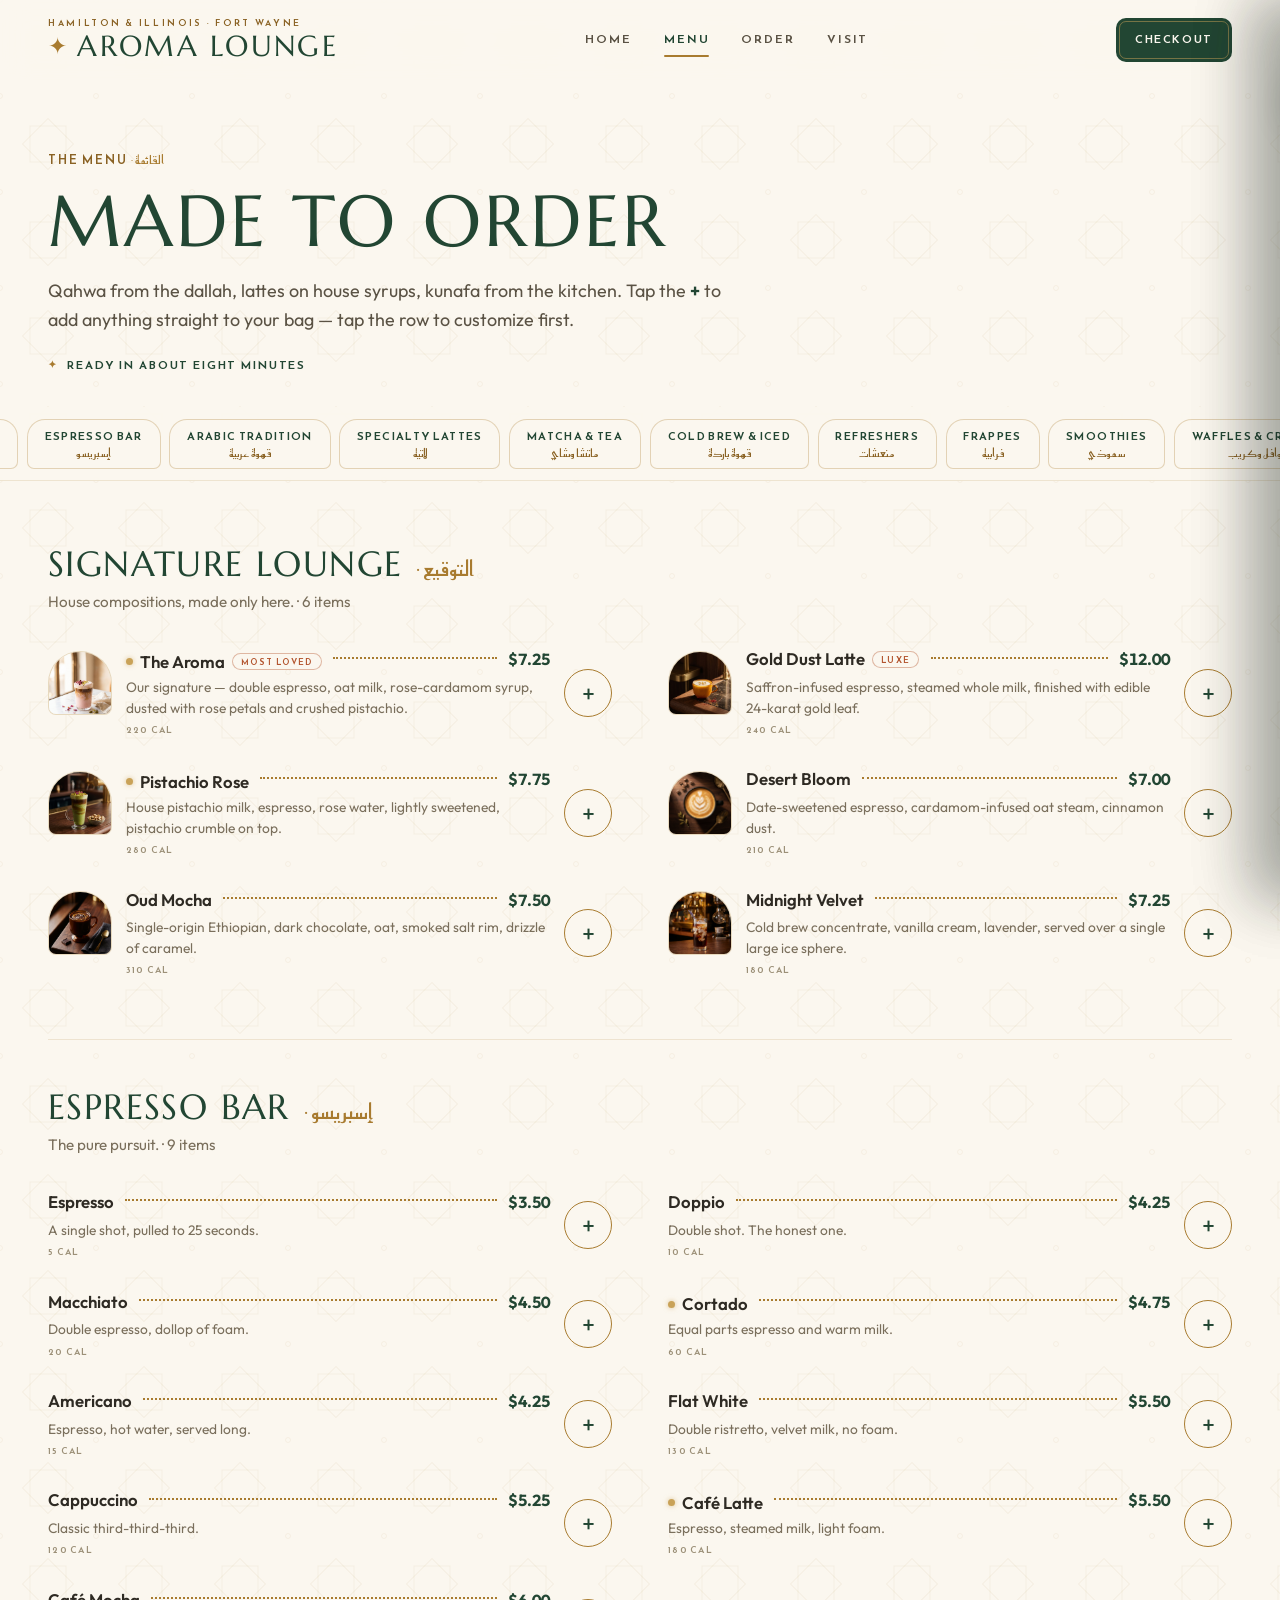
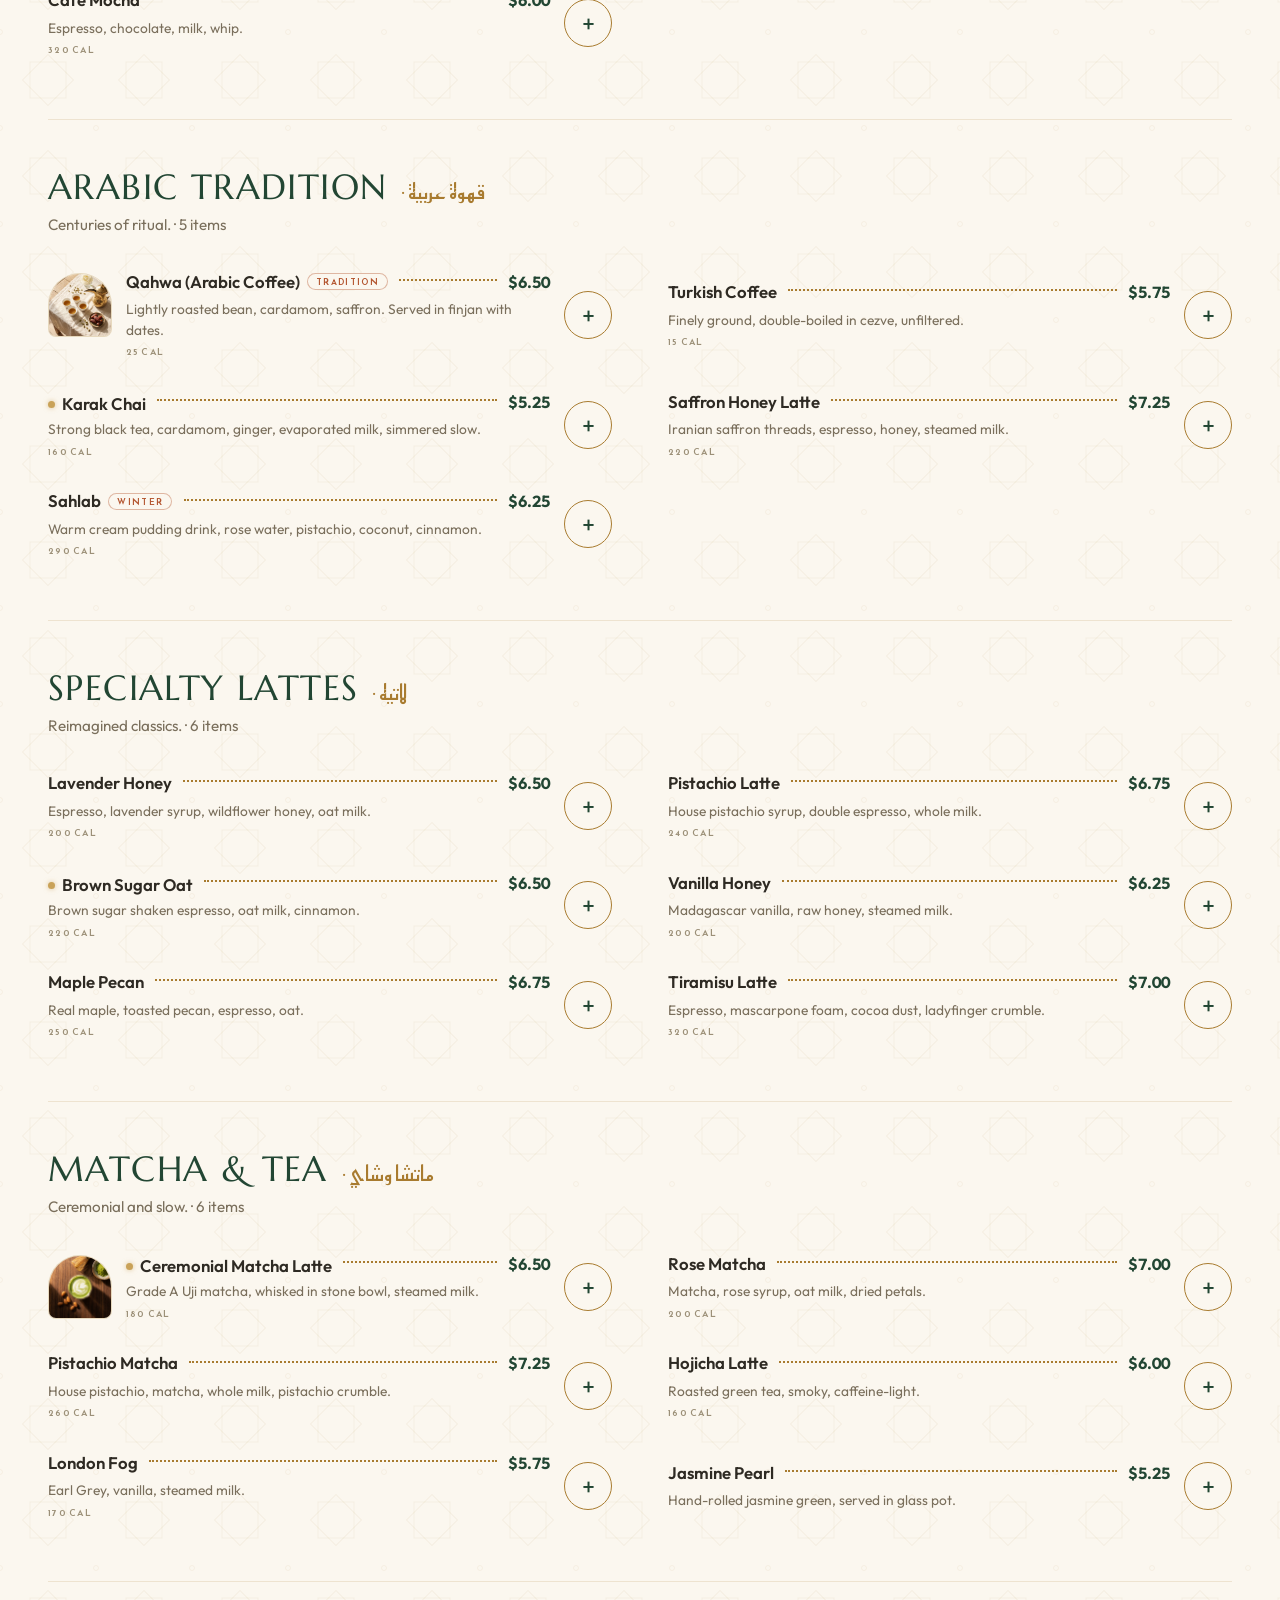
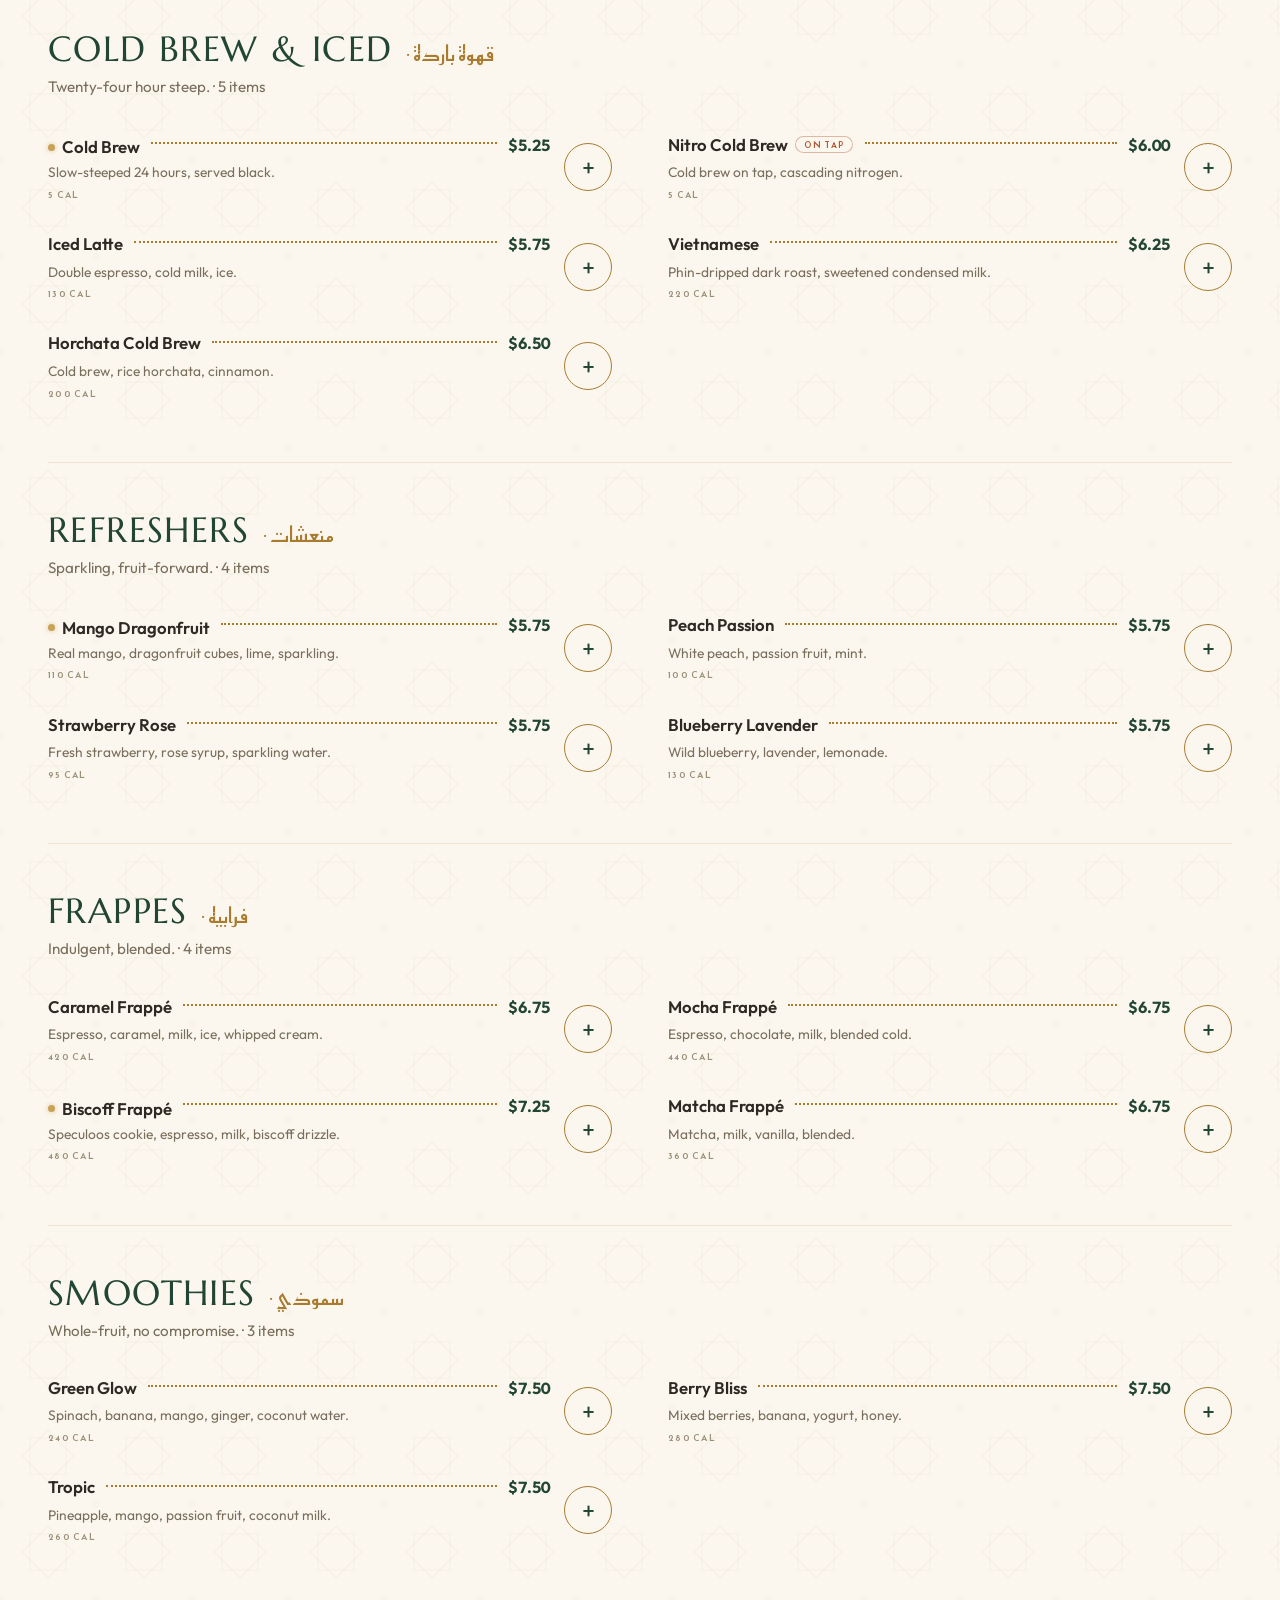
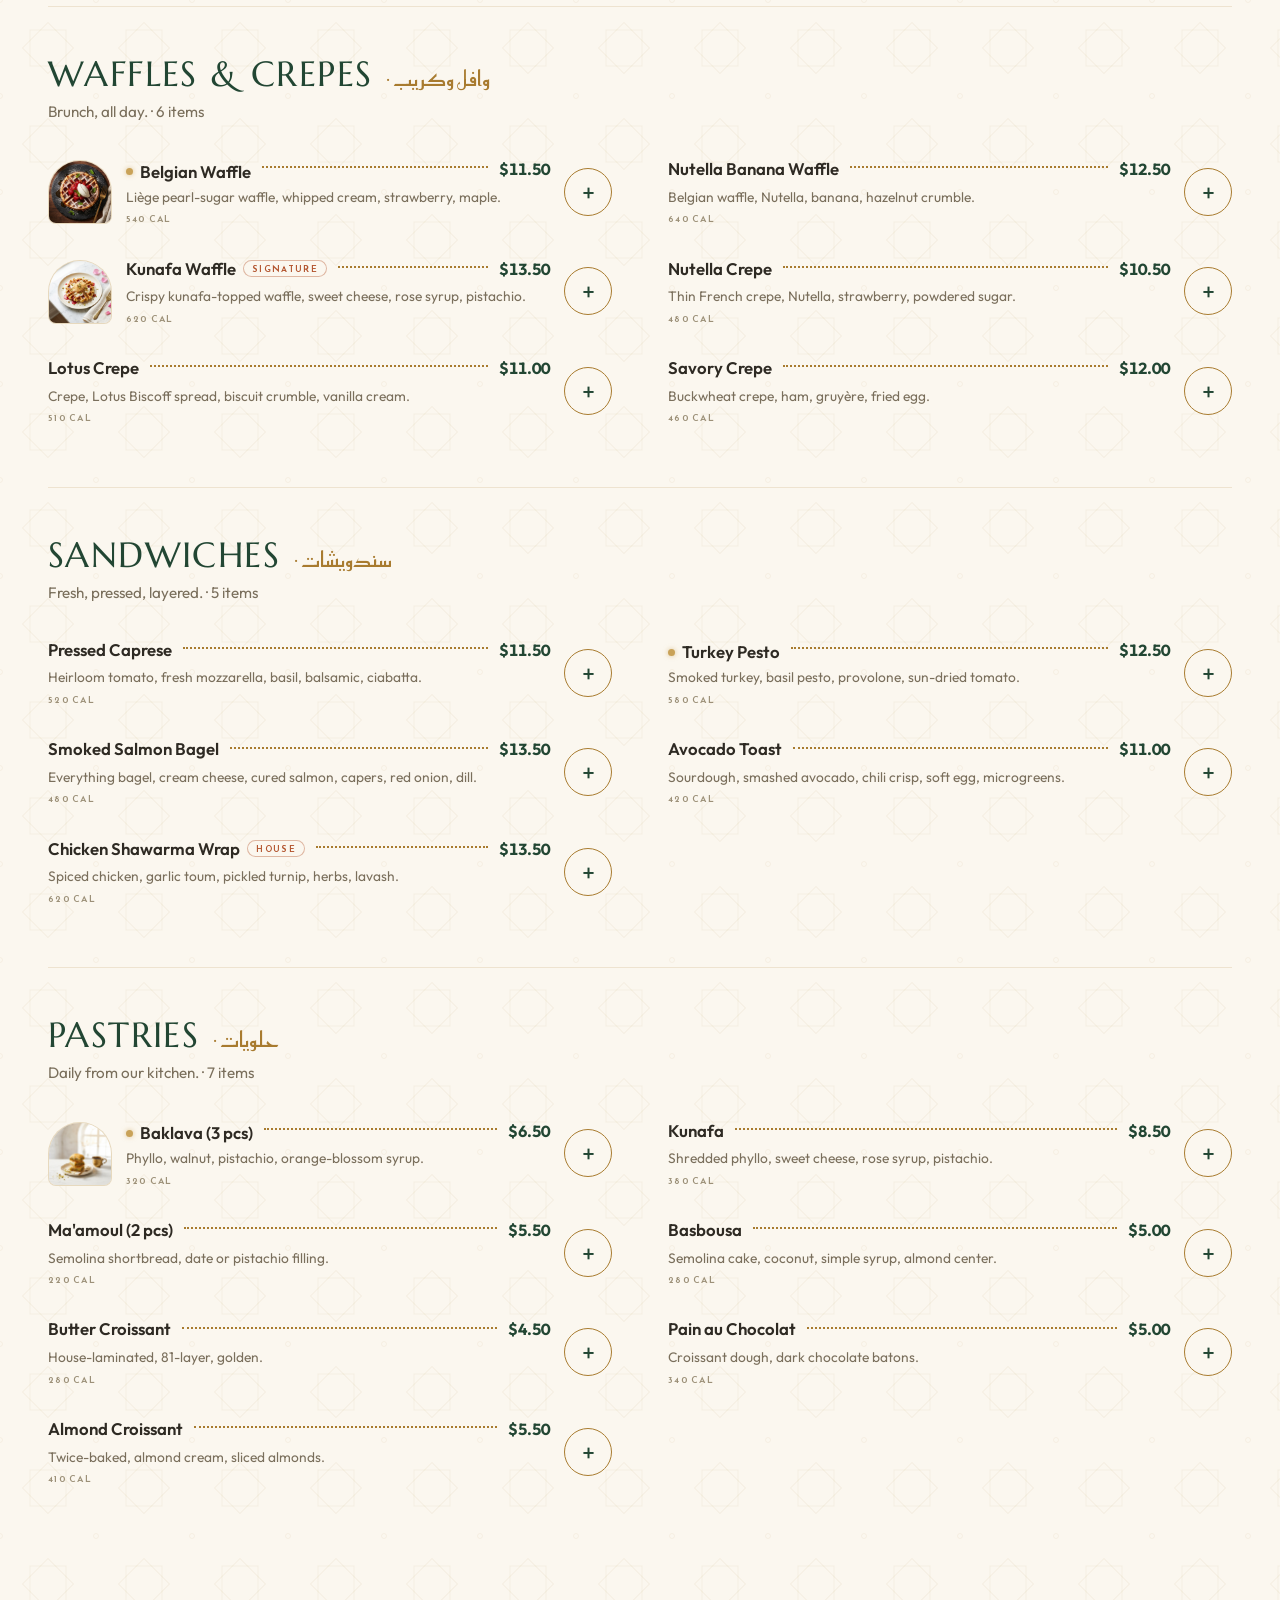
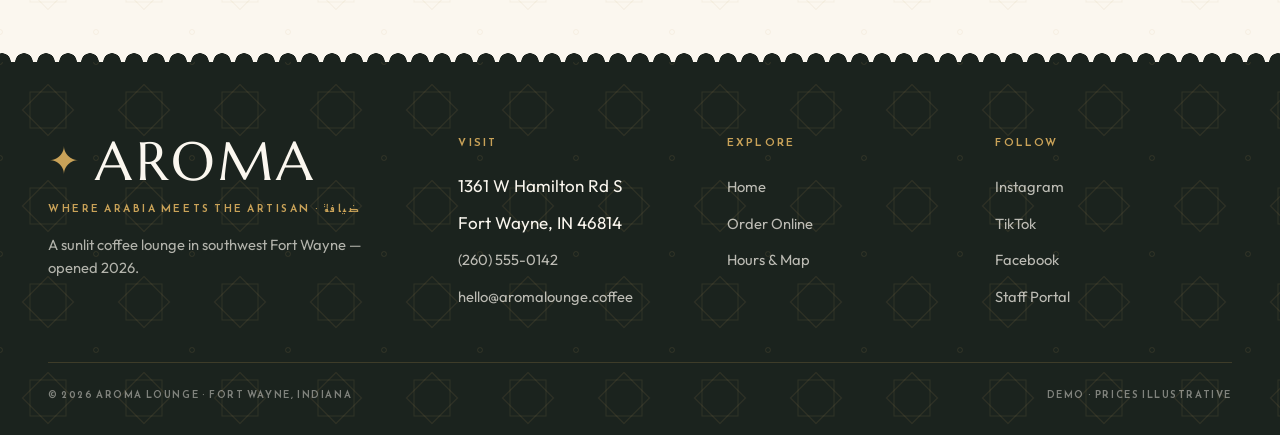
==== commit 40726757: "Full facelift: "The Sun Court" — Mashrabiya Modern redesign New design language chosen by a 4-direct" ====
--- a/menu.html
+++ b/menu.html
@@ -4,23 +4,23 @@
   <meta charset="UTF-8" />
   <meta name="viewport" content="width=device-width, initial-scale=1.0" />
   <title>Menu · Aroma Lounge</title>
-  <meta name="description" content="The full Aroma Lounge menu. Order ahead, customize every drink, and pick up at Hamilton & Illinois in southwest Fort Wayne." />
+  <meta name="description" content="The full Aroma Lounge menu. Qahwa, signature lattes, matcha, kunafa waffles, and more — tap + to add anything to your bag and order ahead." />
 
   <link rel="preconnect" href="https://fonts.googleapis.com" />
   <link rel="preconnect" href="https://fonts.gstatic.com" crossorigin />
-  <link href="https://fonts.googleapis.com/css2?family=Cormorant+Garamond:ital,wght@0,300;0,400;0,500;1,300;1,400;1,500&family=Inter:wght@300;400;500;600;700&family=JetBrains+Mono:wght@400;500;600&family=Caveat:wght@500;600&display=swap" rel="stylesheet" />
+  <link href="https://fonts.googleapis.com/css2?family=Marcellus&family=Outfit:wght@400;500;600;700&family=Reem+Kufi:wght@400;600&display=swap" rel="stylesheet" />
 
   <link rel="stylesheet" href="assets/css/main.css" />
   <link rel="stylesheet" href="assets/css/menu.css" />
-  <link rel="icon" type="image/svg+xml" href="data:image/svg+xml,%3Csvg xmlns='http://www.w3.org/2000/svg' viewBox='0 0 100 100'%3E%3Crect width='100' height='100' fill='%23F5EBD8'/%3E%3Ctext x='50' y='72' font-family='Cormorant Garamond,serif' font-style='italic' font-size='80' fill='%23B58A4B' text-anchor='middle'%3EA%3C/text%3E%3C/svg%3E" />
+  <link rel="icon" type="image/svg+xml" href="data:image/svg+xml,%3Csvg xmlns='http://www.w3.org/2000/svg' viewBox='0 0 100 100'%3E%3Crect width='100' height='100' fill='%23FBF7EF'/%3E%3Cg fill='none' stroke='%23A87B2F' stroke-width='5'%3E%3Crect x='30' y='30' width='40' height='40'/%3E%3Crect x='30' y='30' width='40' height='40' transform='rotate(45 50 50)'/%3E%3C/g%3E%3C/svg%3E" />
 </head>
 <body>
 
   <!-- Navigation -->
   <nav class="nav scrolled" id="nav">
     <a href="index.html" class="nav-brand">
-      <span class="nav-tagline">Hamilton &amp; Illinois</span>
-      <span class="nav-wordmark"><span class="mark">✦</span>Aroma</span>
+      <span class="nav-tagline">Hamilton &amp; Illinois · Fort Wayne</span>
+      <span class="nav-wordmark"><span class="mark">✦</span>Aroma Lounge</span>
     </a>
     <div class="nav-links" id="nav-links">
       <a href="index.html" class="nav-link">Home</a>
@@ -37,14 +37,15 @@
     </button>
   </nav>
 
-  <!-- Menu Header -->
+  <!-- Menu -->
   <div class="menu-page">
     <div class="container">
-      <div class="menu-header fade-up">
-        <span class="pill pill-bronze">The Menu</span>
-        <h1 class="display">Made <span class="serif">to order.</span></h1>
-        <p>Single-origin espresso, signature lattes built on house syrups, traditional Arabic coffee service, breakfast and pastries all day. Tap the <strong style="color:var(--ink);">+</strong> next to anything to customize and add it to your bag.</p>
-      </div>
+      <header class="menu-header fade-up">
+        <span class="kufi">The Menu <span class="ar">· القائمة</span></span>
+        <h1 class="h-display" style="margin-top: 0.75rem;">Made to order</h1>
+        <p class="lead">Qahwa from the dallah, lattes on house syrups, kunafa from the kitchen. Tap the <strong style="color: var(--palm);">+</strong> to add anything straight to your bag — tap the row to customize first.</p>
+        <span class="concierge" style="margin-top: 1.25rem;">Ready in about eight minutes</span>
+      </header>
     </div>
 
     <!-- Sticky category nav -->
@@ -57,13 +58,14 @@
     </div>
   </div>
 
-  <!-- Footer -->
+  <!-- FOOTER -->
+  <div class="footer-scallop" aria-hidden="true"></div>
   <footer class="footer">
     <div class="footer-grid">
       <div class="footer-brand-block">
-        <div class="footer-brand">Aroma<span class="dot">.</span></div>
-        <div class="footer-tag">Where Arabia meets the artisan</div>
-        <p>A premium coffee lounge in southwest Fort Wayne — opening 2026.</p>
+        <div class="footer-brand"><span class="mark">✦</span>Aroma</div>
+        <div class="footer-tag">Where Arabia meets the artisan · ضيافة</div>
+        <p>A sunlit coffee lounge in southwest Fort Wayne — opened 2026.</p>
       </div>
       <div class="footer-col">
         <h4>Visit</h4>
@@ -78,7 +80,6 @@
         <h4>Explore</h4>
         <ul>
           <li><a href="index.html">Home</a></li>
-          <li><a href="menu.html">Menu</a></li>
           <li><a href="order.html">Order Online</a></li>
           <li><a href="index.html#visit">Hours &amp; Map</a></li>
         </ul>
@@ -94,8 +95,8 @@
       </div>
     </div>
     <div class="footer-bottom">
-      <span>© 2026 Aroma Lounge · Fort Wayne, Indiana</span>
-      <span>Demo site · prices illustrative</span>
+      <span>© <span data-year>2026</span> Aroma Lounge · Fort Wayne, Indiana</span>
+      <span>Demo · prices illustrative</span>
     </div>
   </footer>
 
@@ -119,21 +120,19 @@
   <aside id="cart-drawer" class="cart-drawer" role="dialog" aria-label="Your bag" aria-hidden="true">
     <div class="cart-header">
       <div>
-        <div class="cart-title">Your Bag</div>
+        <div class="cart-title">Your Bag <span class="ar" style="color: var(--brass-bright);">· سلتك</span></div>
         <div class="cart-sub">Pickup · ready in 10–15 min</div>
       </div>
       <button id="cart-close" class="cart-close" aria-label="Close cart">×</button>
     </div>
+    <div class="cart-scallop" aria-hidden="true"></div>
     <div id="cart-body" class="cart-body"></div>
     <div id="cart-footer" class="cart-footer">
       <div class="cart-total">
         <span class="cart-total-label">Subtotal</span>
         <span id="cart-total" class="cart-total-amount">$0.00</span>
       </div>
-      <a href="order.html" class="btn btn-primary btn-arrow" style="width:100%; justify-content:center;">
-        Checkout
-        <svg viewBox="0 0 14 14" fill="none" stroke="currentColor" stroke-width="2"><path d="M2 7h10M8 3l4 4-4 4"/></svg>
-      </a>
+      <a href="order.html" class="btn btn-primary btn-block">Checkout</a>
       <p class="cart-note">Demo only · pay at pickup · tax added at checkout</p>
     </div>
   </aside>
@@ -147,7 +146,7 @@
 
   <!-- Toast -->
   <div id="toast" class="toast">
-    <span class="check">✓</span>
+    <span class="check">✦</span>
     <span class="text"></span>
   </div>
 
--- a/assets/css/main.css
+++ b/assets/css/main.css
@@ -1,706 +1,801 @@
 /* ==========================================================================
-   AROMA LOUNGE — Design System (light cream)
-   Cormorant Garamond italic display · Inter body · bronze accent
+   AROMA LOUNGE — "The Sun Court" design system
+   Mashrabiya Modern: horseshoe arches · khatam stars · dotted leaders
+   Marcellus (display) · Outfit (body) · Reem Kufi (labels + Arabic)
    ========================================================================== */
 
 *, *::before, *::after { box-sizing: border-box; margin: 0; padding: 0; }
 html { -webkit-text-size-adjust: 100%; scroll-behavior: smooth; }
-body { line-height: 1.55; -webkit-font-smoothing: antialiased; -moz-osx-font-smoothing: grayscale; }
+body { line-height: 1.6; -webkit-font-smoothing: antialiased; -moz-osx-font-smoothing: grayscale; }
 img, picture, video, svg { display: block; max-width: 100%; }
 input, button, textarea, select { font: inherit; color: inherit; background: none; border: none; }
 button { cursor: pointer; }
 a { color: inherit; text-decoration: none; }
 ul, ol { list-style: none; }
-::selection { background: var(--bronze); color: var(--paper); }
+::selection { background: #C9A258; color: #1B231E; }
 
 /* ---------- Tokens ---------- */
 :root {
-  /* Light cream palette */
-  --paper: #FBF6EB;          /* lightest — for cards & inputs */
-  --bg:    #F5EBD8;          /* page background */
-  --bg-2:  #EDDFC2;          /* alt section */
-  --bg-3:  #E1D1AE;          /* deep oat */
-
-  --ink:   #1B1410;          /* deep espresso text */
-  --ink-2: #2A1F18;
-  --ink-3: #3A2C22;
-
-  --text:      #1B1410;
-  --text-soft: #4A3D31;
-  --text-dim:  #76624D;
-  --text-faint:#9C8669;
-
-  --line:   #D7C5A4;
-  --line-2: #B69C76;
-
-  --bronze:      #B58A4B;    /* primary accent */
-  --bronze-deep: #8B6939;
-  --bronze-soft: #D4AF7A;
-  --bronze-glow: rgba(180, 138, 75, 0.22);
-
-  --leaf: #4A5A3C;           /* sage — secondary */
-  --rose: #B86F70;           /* dusty rose — accent */
-  --ruby: #6F2A2A;
-
-  /* Typography — Aroma identity */
-  --font-display: 'Cormorant Garamond', 'Cormorant', Georgia, serif;
-  --font-script:  'Caveat', cursive;
-  --font-body:    'Inter', system-ui, -apple-system, sans-serif;
-  --font-mono:    'JetBrains Mono', ui-monospace, 'SF Mono', monospace;
-
-  --s-1: 0.25rem; --s-2: 0.5rem; --s-3: 0.75rem; --s-4: 1rem;
-  --s-5: 1.5rem; --s-6: 2rem; --s-7: 3rem; --s-8: 4rem;
-  --s-9: 6rem; --s-10: 8rem;
-
-  --max-w: 1400px;
+  --plaster:      #FBF7EF;   /* page background */
+  --sand:         #F3EADA;   /* alternate bands, card fills */
+  --sand-deep:    #E9DCC3;   /* wells, inputs, receipt panel */
+  --ink:          #2E2A23;   /* body text */
+  --palm:         #224633;   /* primary: headings, buttons, + glyphs */
+  --palm-soft:    #2E5A43;
+  --brass:        #A87B2F;   /* ornamental linework only */
+  --brass-bright: #C9A258;
+  --clay:         #B3552F;   /* badges, focus, errors */
+  --rosewater:    #F4E3DC;
+  --night:        #1B231E;   /* footer + cart header only */
+
+  --brass-ink:    #8A6224;   /* darker brass for small meaningful labels (WCAG AA on plaster) */
+
+  --text-soft:  #5A5244;
+  --text-dim:   #7A6F5C;
+  --text-faint: #9C9078;
+  --line:        rgba(168, 123, 47, 0.30);
+  --line-soft:   rgba(168, 123, 47, 0.16);
+
+  --font-display: 'Marcellus', 'Times New Roman', serif;
+  --font-body:    'Outfit', system-ui, sans-serif;
+  --font-accent:  'Reem Kufi', 'Outfit', sans-serif;
+
+  --arch: 999px 999px 14px 14px;
+  --arch-soft: 240px 240px 14px 14px;
+
+  --max-w: 1280px;
   --gutter: clamp(1.25rem, 4vw, 3rem);
-  --radius: 4px;
-  --radius-lg: 8px;
-  --radius-pill: 999px;
-
-  --ease: cubic-bezier(0.22, 1, 0.36, 1);
-  --dur: 380ms;
+  --ease: cubic-bezier(0.22, 0.9, 0.3, 1);
+  --dur: 320ms;
+
+  --lattice: url("data:image/svg+xml,%3Csvg xmlns='http://www.w3.org/2000/svg' width='96' height='96'%3E%3Cg fill='none' stroke='%23A87B2F' stroke-opacity='.07'%3E%3Crect x='30' y='30' width='36' height='36'/%3E%3Crect x='30' y='30' width='36' height='36' transform='rotate(45 48 48)'/%3E%3Ccircle cx='0' cy='0' r='2.5'/%3E%3Ccircle cx='96' cy='0' r='2.5'/%3E%3Ccircle cx='0' cy='96' r='2.5'/%3E%3Ccircle cx='96' cy='96' r='2.5'/%3E%3C/g%3E%3C/svg%3E");
+  --lattice-bright: url("data:image/svg+xml,%3Csvg xmlns='http://www.w3.org/2000/svg' width='96' height='96'%3E%3Cg fill='none' stroke='%23C9A258' stroke-opacity='.12'%3E%3Crect x='30' y='30' width='36' height='36'/%3E%3Crect x='30' y='30' width='36' height='36' transform='rotate(45 48 48)'/%3E%3Ccircle cx='0' cy='0' r='2.5'/%3E%3Ccircle cx='96' cy='0' r='2.5'/%3E%3Ccircle cx='0' cy='96' r='2.5'/%3E%3Ccircle cx='96' cy='96' r='2.5'/%3E%3C/g%3E%3C/svg%3E");
 }
 
 /* ---------- Base ---------- */
 body {
-  background: var(--bg);
-  color: var(--text);
+  background: var(--plaster);
+  color: var(--ink);
   font-family: var(--font-body);
-  font-size: 1rem;
+  font-size: 1.0625rem;
   font-weight: 400;
-  letter-spacing: -0.005em;
   overflow-x: hidden;
 }
 
-/* Subtle warm vignette */
-body::after {
-  content: ''; position: fixed; inset: 0; pointer-events: none; z-index: 1;
-  background: radial-gradient(ellipse at center, transparent 60%, rgba(27, 20, 16, 0.08) 100%);
-  mix-blend-mode: multiply;
-}
-
 .wrap, .container { max-width: var(--max-w); margin: 0 auto; padding-inline: var(--gutter); }
-.section { padding-block: clamp(4.5rem, 10vw, 9rem); position: relative; }
-.section-tight { padding-block: clamp(3rem, 6vw, 5rem); }
-.section-cream { background: var(--bg); }
-.section-oat { background: var(--bg-2); }
-.section-dark { background: var(--ink); color: var(--paper); }
-.section-dark .text-soft, .section-dark p { color: rgba(251, 246, 235, 0.78); }
-.section-dark .text-dim { color: rgba(251, 246, 235, 0.55); }
-
-.flex { display: flex; }
-.grid { display: grid; gap: var(--s-6); }
-.grid-2 { grid-template-columns: repeat(2, 1fr); }
-.grid-3 { grid-template-columns: repeat(3, 1fr); }
-.grid-4 { grid-template-columns: repeat(4, 1fr); }
-.grid-12 { display: grid; grid-template-columns: repeat(12, 1fr); gap: var(--gutter); }
-@media (max-width: 920px) { .grid-2, .grid-3, .grid-4 { grid-template-columns: 1fr; } }
-
-.gap-2 { gap: var(--s-2); } .gap-3 { gap: var(--s-3); } .gap-4 { gap: var(--s-4); }
-.gap-5 { gap: var(--s-5); } .gap-6 { gap: var(--s-6); }
-.mt-2 { margin-top: var(--s-2); } .mt-3 { margin-top: var(--s-3); }
-.mt-4 { margin-top: var(--s-4); } .mt-5 { margin-top: var(--s-5); }
-.mt-6 { margin-top: var(--s-6); } .mt-7 { margin-top: var(--s-7); }
-.mt-8 { margin-top: var(--s-8); }
-.items-center { align-items: center; }
-.items-end { align-items: flex-end; }
-.justify-between { justify-content: space-between; }
-.justify-center { justify-content: center; }
+.section { padding-block: clamp(4rem, 9vw, 7.5rem); position: relative; }
+.section-tight { padding-block: clamp(2.5rem, 5vw, 4rem); }
+.band-sand { background: var(--sand); }
+.band-lattice { background-image: var(--lattice); }
+
 .text-center { text-align: center; }
 .mx-auto { margin-inline: auto; }
 
-/* ---------- Typography — Cormorant italic display ---------- */
-
-.display, .h-mega, .h-1, .h-2, .h-3, .h-4 {
+/* ---------- Typography ---------- */
+
+.h-display, .h-1, .h-2, .h-3 {
   font-family: var(--font-display);
-  font-style: italic;
-  font-weight: 300;
-  line-height: 1.05;
-  letter-spacing: -0.005em;
-  color: var(--ink);
+  font-weight: 400;
+  text-transform: uppercase;
+  letter-spacing: 0.04em;
+  line-height: 1.12;
+  color: var(--palm);
   text-wrap: balance;
 }
-.display   { font-size: clamp(3.2rem, 9vw, 9rem); line-height: 0.98; }
-.h-mega    { font-size: clamp(3.5rem, 11vw, 10rem); line-height: 0.96; }
-.h-1       { font-size: clamp(2.4rem, 6vw, 5rem); }
-.h-2       { font-size: clamp(2rem, 4.4vw, 3.8rem); }
-.h-3       { font-size: clamp(1.5rem, 2.6vw, 2.2rem); }
-.h-4       { font-size: 1.35rem; }
-.section-dark .display, .section-dark .h-1, .section-dark .h-2, .section-dark .h-3, .section-dark .h-4, .section-dark .h-mega { color: var(--paper); }
-
-.serif, .script {
-  font-family: var(--font-display);
-  font-style: italic;
-  color: var(--bronze-deep);
-}
-.text-bronze { color: var(--bronze-deep); }
-.section-dark .text-bronze { color: var(--bronze-soft); }
-.section-dark .serif { color: var(--bronze-soft); }
+.h-display { font-size: clamp(2.1rem, 6vw, 4.5rem); line-height: 1.06; }
+.h-1 { font-size: clamp(1.8rem, 4.5vw, 3.2rem); }
+.h-2 { font-size: clamp(1.45rem, 3vw, 2.2rem); }
+.h-3 { font-size: clamp(1.15rem, 2vw, 1.5rem); }
 
 .lead {
-  font-size: clamp(1.05rem, 1.45vw, 1.2rem);
-  line-height: 1.6;
+  font-size: clamp(1.05rem, 1.4vw, 1.2rem);
+  line-height: 1.65;
   color: var(--text-soft);
-  max-width: 60ch;
+  max-width: 58ch;
+}
+p { color: var(--text-soft); }
+.text-dim { color: var(--text-dim); }
+
+/* Reem Kufi label voice */
+.kufi {
+  font-family: var(--font-accent);
+  font-weight: 600;
+  font-size: 0.75rem;
+  letter-spacing: 0.15em;
+  text-transform: uppercase;
+  color: var(--brass-ink);
+}
+.kufi-lg { font-size: 0.85rem; }
+
+/* Arabic gloss */
+.ar {
+  font-family: var(--font-accent);
   font-weight: 400;
-}
-.section-dark .lead { color: rgba(251, 246, 235, 0.78); }
-
-.text-soft { color: var(--text-soft); }
-.text-dim  { color: var(--text-dim); }
-.text-faint{ color: var(--text-faint); }
-
-/* ---------- Pills (eyebrows) ---------- */
-
-.pill {
+  color: var(--brass);
+  letter-spacing: 0;
+  text-transform: none;
+}
+
+/* Dual-script header */
+.dual {
+  display: flex;
+  align-items: baseline;
+  gap: 0.85rem;
+  flex-wrap: wrap;
+}
+.dual .ar { font-size: 0.55em; opacity: 0.9; }
+
+/* Concierge microcopy */
+.concierge {
+  font-family: var(--font-accent);
+  font-weight: 600;
+  font-size: 0.72rem;
+  letter-spacing: 0.16em;
+  text-transform: uppercase;
+  color: var(--palm);
   display: inline-flex;
   align-items: center;
-  gap: 0.55rem;
-  padding: 0.4rem 0.85rem;
-  font-family: var(--font-mono);
-  font-size: 0.7rem;
-  font-weight: 500;
-  letter-spacing: 0.22em;
-  text-transform: uppercase;
-  color: var(--ink);
-  background: transparent;
-  border: 1px solid var(--ink);
+  gap: 0.6rem;
+  line-height: 1.8;
+}
+.concierge::before { content: '✦'; color: var(--brass); font-size: 0.85em; }
+
+/* Prices everywhere: tabular */
+.price, .menu-row-price, .cart-item-price, .item-price, .cart-total-amount {
+  font-variant-numeric: tabular-nums;
+}
+
+/* ---------- Ornament: rule–star–rule divider ---------- */
+.divider-star {
+  display: flex;
+  align-items: center;
+  gap: 1rem;
+  margin-block: clamp(1.25rem, 3vw, 2rem);
+  color: var(--brass);
+}
+.divider-star::before, .divider-star::after {
+  content: '';
+  flex: 1;
+  height: 1px;
+  background: linear-gradient(90deg, transparent, var(--brass) 30%, var(--brass) 70%, transparent);
+}
+.divider-star .star {
+  width: 14px; height: 14px;
+  color: var(--brass);
+  transform: rotate(0deg);
+  transition: transform 0.7s var(--ease);
+}
+.divider-star.in .star { transform: rotate(45deg); }
+
+.star-svg { width: 100%; height: 100%; display: block; }
+
+/* ---------- Buttons — arch-system rectangles w/ inner brass keyline ---------- */
+
+.btn {
+  position: relative;
+  display: inline-flex;
+  align-items: center;
+  justify-content: center;
+  gap: 0.6rem;
+  min-height: 52px;
+  padding: 0.85rem 1.8rem;
+  border-radius: 10px;
+  font-family: var(--font-accent);
+  font-weight: 600;
+  font-size: 0.8rem;
+  letter-spacing: 0.14em;
+  text-transform: uppercase;
+  transition: background var(--dur) var(--ease), color var(--dur) var(--ease), transform 150ms var(--ease);
+  -webkit-tap-highlight-color: transparent;
+  white-space: nowrap;
+}
+.btn::after {
+  content: '';
+  position: absolute;
+  inset: 3px;
+  border: 1px solid rgba(201, 162, 88, 0.55);
+  border-radius: 7px;
+  pointer-events: none;
+  transition: border-color var(--dur) var(--ease);
+}
+.btn:active { transform: scale(0.97); }
+.btn:active::after { border-color: var(--brass-bright); }
+.btn:focus-visible { outline: 2px solid var(--clay); outline-offset: 2px; }
+
+.btn-primary { background: var(--palm); color: var(--plaster); }
+.btn-primary:hover { background: var(--palm-soft); }
+.btn-secondary {
+  background: var(--sand);
+  color: var(--palm);
+  border: 1px solid var(--line);
+}
+.btn-secondary::after { inset: 2px; border-radius: 7px; }
+.btn-secondary:hover { background: var(--sand-deep); }
+.btn-night { background: var(--night); color: var(--plaster); }
+.btn-night:hover { background: #243029; }
+.btn-block { width: 100%; }
+
+.btn-link {
+  font-family: var(--font-accent);
+  font-weight: 600;
+  font-size: 0.76rem;
+  letter-spacing: 0.14em;
+  text-transform: uppercase;
+  color: var(--palm);
+  display: inline-flex;
+  align-items: center;
+  gap: 0.5rem;
+  padding: 0.5rem 0;
+  -webkit-tap-highlight-color: transparent;
+}
+.btn-link::before { content: '✦'; color: var(--brass); font-size: 0.7rem; }
+.btn-link:active { text-decoration: underline; }
+
+/* ---------- Open-now chip ---------- */
+.chip-open {
+  display: inline-flex;
+  align-items: center;
+  gap: 0.5rem;
+  background: var(--palm);
+  color: var(--plaster);
+  font-family: var(--font-accent);
+  font-weight: 600;
+  font-size: 0.68rem;
+  letter-spacing: 0.14em;
+  text-transform: uppercase;
+  padding: 0.5rem 0.95rem;
   border-radius: 999px;
-}
-.pill::before {
-  content: '◆';
-  font-size: 0.55em;
-  color: var(--bronze-deep);
-}
-.pill-bronze { background: var(--bronze); border-color: var(--bronze); color: var(--ink); }
-.pill-bronze::before { color: var(--ink); }
-.pill-dark { background: transparent; border-color: var(--paper); color: var(--paper); }
-.pill-dark::before { color: var(--bronze-soft); }
-
-/* ---------- Buttons ---------- */
-
-.btn {
-  display: inline-flex;
-  align-items: center;
-  gap: 0.6rem;
-  padding: 0.95rem 1.6rem;
-  border-radius: 999px;
-  font-family: var(--font-body);
-  font-size: 0.78rem;
-  font-weight: 600;
-  letter-spacing: 0.16em;
-  text-transform: uppercase;
-  border: 1.5px solid var(--ink);
-  color: var(--ink);
-  background: transparent;
-  transition:
-    transform var(--dur) var(--ease),
-    background var(--dur) var(--ease),
-    color var(--dur) var(--ease),
-    border-color var(--dur) var(--ease);
-  cursor: pointer;
-  white-space: nowrap;
-}
-.btn:hover { background: var(--ink); color: var(--paper); transform: translateY(-1px); }
-.btn-primary { background: var(--ink); color: var(--paper); }
-.btn-primary:hover { background: var(--bronze); color: var(--ink); border-color: var(--bronze); }
-.btn-bronze { background: var(--bronze); color: var(--ink); border-color: var(--bronze); }
-.btn-bronze:hover { background: var(--bronze-deep); color: var(--paper); border-color: var(--bronze-deep); }
-.btn-ghost { background: transparent; color: var(--ink); border-color: var(--line-2); }
-.btn-ghost:hover { background: var(--ink); color: var(--paper); border-color: var(--ink); }
-.btn-light { background: transparent; color: var(--paper); border-color: var(--paper); }
-.btn-light:hover { background: var(--bronze); color: var(--ink); border-color: var(--bronze); }
-.btn-arrow svg { width: 14px; height: 14px; transition: transform var(--dur) var(--ease); }
-.btn-arrow:hover svg { transform: translateX(4px); }
+  border: 1px solid var(--brass-bright);
+}
+.chip-open::before {
+  content: '';
+  width: 7px; height: 7px;
+  border-radius: 50%;
+  background: var(--brass-bright);
+  animation: chipPulse 2s var(--ease) infinite;
+}
+.chip-open.closed { background: var(--sand-deep); color: var(--text-soft); border-color: var(--line); }
+.chip-open.closed::before { background: var(--clay); animation: none; }
+@keyframes chipPulse {
+  0%, 100% { opacity: 1; }
+  50% { opacity: 0.45; }
+}
 
 /* ---------- Navigation ---------- */
 
 .nav {
   position: fixed; inset: 0 0 auto 0; z-index: 50;
   display: flex; align-items: center; justify-content: space-between;
-  padding: 1.6rem var(--gutter);
-  background: rgba(245, 235, 216, 0.78);
-  backdrop-filter: blur(14px) saturate(140%);
-  -webkit-backdrop-filter: blur(14px) saturate(140%);
+  gap: 1rem;
+  padding: 1.1rem var(--gutter);
+  background: rgba(251, 247, 239, 0.85);
+  backdrop-filter: blur(14px) saturate(130%);
+  -webkit-backdrop-filter: blur(14px) saturate(130%);
   border-bottom: 1px solid transparent;
-  transition:
-    padding var(--dur) var(--ease),
-    background var(--dur) var(--ease),
-    border-color var(--dur) var(--ease);
+  transition: padding var(--dur) var(--ease), border-color var(--dur) var(--ease), background var(--dur) var(--ease);
 }
 .nav.scrolled {
-  padding: 0.85rem var(--gutter);
-  background: rgba(245, 235, 216, 0.96);
-  border-bottom-color: var(--line);
-}
-
-.nav-brand {
-  display: flex; flex-direction: column; align-items: flex-start;
-  line-height: 1;
-  text-decoration: none;
-}
+  padding-block: 0.7rem;
+  background: rgba(251, 247, 239, 0.97);
+  border-bottom-color: var(--line-soft);
+}
+
+.nav-brand { display: flex; flex-direction: column; line-height: 1; }
 .nav-tagline {
-  font-family: var(--font-mono);
-  font-size: 0.6rem;
-  letter-spacing: 0.34em;
-  text-transform: uppercase;
-  color: var(--bronze-deep);
+  font-family: var(--font-accent);
+  font-weight: 600;
+  font-size: 0.56rem;
+  letter-spacing: 0.3em;
+  text-transform: uppercase;
+  color: var(--brass-ink);
   margin-bottom: 4px;
-  transition: opacity var(--dur) var(--ease);
 }
 .nav-wordmark {
   font-family: var(--font-display);
-  font-style: italic;
-  font-weight: 400;
-  font-size: clamp(1.6rem, 2.6vw, 2.1rem);
-  letter-spacing: 0.005em;
-  color: var(--ink);
-  line-height: 1;
-  display: flex; align-items: baseline; gap: 0.4rem;
-}
-.nav-wordmark .mark { color: var(--bronze); font-size: 1.15em; line-height: 0.8; }
-
-.nav-links { display: flex; gap: 2.2rem; }
+  font-size: clamp(1.4rem, 2.4vw, 1.8rem);
+  letter-spacing: 0.08em;
+  text-transform: uppercase;
+  color: var(--palm);
+  display: flex;
+  align-items: center;
+  gap: 0.5rem;
+}
+.nav-wordmark .mark { color: var(--brass); font-size: 0.8em; }
+
+.nav-links { display: flex; gap: 2rem; }
 .nav-link {
-  font-family: var(--font-body);
-  font-size: 0.78rem;
-  font-weight: 500;
-  letter-spacing: 0.18em;
+  font-family: var(--font-accent);
+  font-weight: 600;
+  font-size: 0.74rem;
+  letter-spacing: 0.16em;
   text-transform: uppercase;
   color: var(--text-soft);
   position: relative;
-  padding: 0.3rem 0;
+  padding: 0.4rem 0;
   transition: color var(--dur) var(--ease);
-}
-.nav-link:hover, .nav-link[aria-current="page"] { color: var(--ink); }
+  -webkit-tap-highlight-color: transparent;
+}
+.nav-link:hover, .nav-link[aria-current="page"] { color: var(--palm); }
 .nav-link[aria-current="page"]::after {
-  content: ''; position: absolute; left: 0; right: 0; bottom: -4px;
-  height: 1.5px; background: var(--bronze);
+  content: '';
+  position: absolute; left: 0; right: 0; bottom: -2px;
+  height: 2px;
+  background: var(--brass);
+  border-radius: 2px;
 }
 
 .nav-cta {
-  display: inline-flex; align-items: center; gap: 0.5rem;
-  padding: 0.65rem 1.2rem;
-  font-family: var(--font-body);
-  font-size: 0.72rem; font-weight: 600;
-  letter-spacing: 0.18em; text-transform: uppercase;
-  background: var(--ink); color: var(--paper);
+  position: relative;
+  display: inline-flex;
+  align-items: center;
+  gap: 0.55rem;
+  min-height: 44px;
+  padding: 0.55rem 1.2rem;
+  background: var(--palm);
+  color: var(--plaster);
+  border-radius: 10px;
+  font-family: var(--font-accent);
+  font-weight: 600;
+  font-size: 0.72rem;
+  letter-spacing: 0.14em;
+  text-transform: uppercase;
+  transition: background var(--dur) var(--ease);
+  -webkit-tap-highlight-color: transparent;
+}
+.nav-cta::after {
+  content: '';
+  position: absolute; inset: 3px;
+  border: 1px solid rgba(201, 162, 88, 0.5);
+  border-radius: 7px;
+  pointer-events: none;
+}
+.nav-cta:hover { background: var(--palm-soft); }
+.nav-cta-count {
+  background: var(--brass-bright);
+  color: var(--night);
+  font-weight: 700;
+  font-size: 0.7rem;
+  padding: 0.05rem 0.5rem;
   border-radius: 999px;
-  transition: background var(--dur) var(--ease), color var(--dur) var(--ease);
-  position: relative;
-}
-.nav-cta:hover { background: var(--bronze); color: var(--ink); }
-
-.nav-cta-count {
-  background: var(--bronze);
-  color: var(--ink);
-  font-family: var(--font-mono);
-  font-size: 0.7rem;
-  font-weight: 700;
-  padding: 0.1rem 0.5rem;
-  border-radius: 999px;
-  min-width: 1.4rem;
+  min-width: 1.35rem;
   text-align: center;
-}
-.nav-cta:hover .nav-cta-count { background: var(--ink); color: var(--bronze); }
-
-.nav-toggle { display: none; flex-direction: column; gap: 5px; padding: 8px; }
-.nav-toggle span { width: 22px; height: 1.5px; background: var(--ink); transition: transform var(--dur) var(--ease); }
+  font-variant-numeric: tabular-nums;
+}
+
+.nav-toggle { display: none; flex-direction: column; gap: 5px; padding: 10px; -webkit-tap-highlight-color: transparent; }
+.nav-toggle span { width: 22px; height: 2px; background: var(--palm); border-radius: 2px; }
 
 @media (max-width: 820px) {
-  .nav { padding: 1rem var(--gutter); }
   .nav-links {
     display: none;
     position: absolute; top: 100%; left: 0; right: 0;
     flex-direction: column; gap: 0;
-    background: var(--paper);
-    padding: 0.5rem var(--gutter) 1rem;
-    border-bottom: 1px solid var(--line);
+    background: var(--plaster);
+    padding: 0.25rem var(--gutter) 1rem;
+    border-bottom: 1px solid var(--line-soft);
   }
   .nav-links.open { display: flex; }
-  .nav-links .nav-link { padding: 1rem 0; border-bottom: 1px solid var(--line); letter-spacing: 0.16em; }
+  .nav-links .nav-link { padding: 1rem 0; border-bottom: 1px dotted var(--line); min-height: 48px; }
   .nav-links .nav-link:last-child { border-bottom: 0; }
   .nav-toggle { display: flex; }
-  .nav-wordmark { font-size: 1.5rem; }
-  .nav-tagline { font-size: 0.55rem; }
-}
+}
+
+/* ---------- Arch imagery + figure captions ---------- */
+
+.arch-frame {
+  position: relative;
+  border-radius: var(--arch);
+  overflow: hidden;
+  background: var(--sand);
+}
+.arch-frame::after {
+  content: '';
+  position: absolute;
+  inset: 8px;
+  border: 1px solid rgba(201, 162, 88, 0.45);
+  border-radius: 999px 999px 8px 8px;
+  pointer-events: none;
+}
+.arch-frame img { width: 100%; height: 100%; object-fit: cover; }
+
+.arch-soft { border-radius: var(--arch-soft); }
+.arch-soft::after { border-radius: 232px 232px 8px 8px; }
+
+.fig { margin: 0; }
+.fig-caption {
+  display: block;
+  margin-top: 0.7rem;
+  font-family: var(--font-accent);
+  font-weight: 600;
+  font-size: 0.66rem;
+  letter-spacing: 0.14em;
+  text-transform: uppercase;
+  color: var(--text-dim);
+}
+.fig-caption::before {
+  content: '';
+  display: block;
+  width: 24px; height: 1px;
+  background: var(--brass);
+  margin-bottom: 0.45rem;
+}
+.fig-caption .ar { font-size: 0.85rem; margin-left: 0.35rem; }
 
 /* ---------- Hero ---------- */
 
 .hero {
   position: relative;
-  min-height: 100vh;
+  padding-top: clamp(6rem, 14vw, 9rem);
+  padding-bottom: clamp(2.5rem, 5vw, 4.5rem);
+  background-image: var(--lattice), linear-gradient(180deg, var(--plaster) 0%, rgba(251,247,239,0) 30%, rgba(251,247,239,0) 70%, var(--plaster) 100%);
+  overflow: hidden;
+}
+
+.hero-grid {
+  display: grid;
+  grid-template-columns: 1fr;
+  gap: 2rem;
+  align-items: end;
+}
+
+/* The arcade: 3 arches on a shared plinth (desktop) / 1 arch (mobile) */
+.arcade {
+  display: grid;
+  grid-template-columns: 1fr;
+  gap: 1.25rem;
+  align-items: end;
+  border-bottom: 2px solid var(--brass);
+  padding-bottom: 0;
+}
+.arcade .center .arch-frame { aspect-ratio: 4 / 5; }
+.arcade .side { display: none; }
+
+@media (min-width: 921px) {
+  .arcade { grid-template-columns: 1fr 1.9fr 1fr; }
+  .arcade .side { display: block; }
+  .arcade .side .arch-frame { aspect-ratio: 3 / 5; }
+  .arcade .center .arch-frame { aspect-ratio: 5 / 4; }
+}
+
+.arcade-figs {
   display: flex;
-  align-items: flex-end;
-  padding-top: 8rem;
-  padding-bottom: clamp(3rem, 6vw, 6rem);
-  background: var(--ink);
-  color: var(--paper);
-  overflow: hidden;
-}
-.hero-bg { position: absolute; inset: 0; z-index: 0; }
-.hero-bg img {
-  width: 100%; height: 100%; object-fit: cover;
-  animation: heroKenBurns 22s var(--ease) infinite alternate;
-}
-@keyframes heroKenBurns {
-  from { transform: scale(1.04) translate(0, 0); }
-  to   { transform: scale(1.12) translate(-1.5%, -1%); }
-}
-.hero-bg::after {
-  content: '';
-  position: absolute; inset: 0;
-  background:
-    linear-gradient(180deg, rgba(27, 20, 16, 0.55) 0%, rgba(27, 20, 16, 0.25) 38%, rgba(27, 20, 16, 0.94) 100%),
-    linear-gradient(90deg, rgba(27, 20, 16, 0.55) 0%, transparent 50%);
-}
-
-.hero-content {
-  position: relative; z-index: 2;
-  max-width: 880px;
-}
-.hero h1 { color: var(--paper); }
-.hero h1 .accent { color: var(--bronze-soft); }
-.hero .lead { color: rgba(251, 246, 235, 0.85); margin-top: 1.5rem; max-width: 60ch; }
-
-.hero-bottom {
-  margin-top: 2.5rem;
+  justify-content: space-between;
+  gap: 1rem;
+  margin-top: 0.85rem;
+  flex-wrap: wrap;
+}
+
+.hero-headline {
+  position: relative;
+  margin-top: clamp(1.5rem, 4vw, 2.5rem);
+  text-align: center;
+}
+.hero-headline .watermark {
+  position: absolute;
+  inset: 50% auto auto 50%;
+  transform: translate(-50%, -50%);
+  font-family: var(--font-accent);
+  font-weight: 600;
+  font-size: clamp(5rem, 22vw, 16rem);
+  line-height: 1;
+  color: rgba(168, 123, 47, 0.07);
+  pointer-events: none;
+  user-select: none;
+  white-space: nowrap;
+  z-index: 0;
+}
+.hero-headline .h-display { position: relative; z-index: 1; }
+
+.hero-sub {
+  max-width: 56ch;
+  margin: 1.25rem auto 0;
+  text-align: center;
+}
+
+.hero-ctas {
   display: flex;
-  gap: 1rem;
+  gap: 0.85rem;
+  justify-content: center;
   flex-wrap: wrap;
-  align-items: center;
-}
-
-.hero-meta {
-  margin-top: 3rem;
+  margin-top: 1.75rem;
+}
+
+.hero-foot {
   display: flex;
-  gap: 3rem;
-  flex-wrap: wrap;
-  padding-top: 1.5rem;
-  border-top: 1px solid rgba(251, 246, 235, 0.15);
-}
-.hero-meta .item {
-  font-family: var(--font-mono);
-  font-size: 0.7rem;
-  letter-spacing: 0.18em;
-  text-transform: uppercase;
-  color: rgba(251, 246, 235, 0.55);
-}
-.hero-meta .item strong {
-  color: var(--bronze-soft);
-  font-family: var(--font-display);
-  font-style: italic;
+  flex-direction: column;
+  align-items: center;
+  gap: 0.85rem;
+  margin-top: 1.5rem;
+  text-align: center;
+}
+
+/* "Today at the Lounge" — live carte in the hero */
+.carte {
+  max-width: 560px;
+  margin: 2rem auto 0;
+  width: 100%;
+}
+.carte-title {
+  text-align: center;
+  margin-bottom: 0.75rem;
+}
+.carte-row {
+  display: flex;
+  align-items: center;
+  gap: 0.85rem;
+  padding: 0.45rem 0;
+  min-height: 60px;
+}
+.carte-row .nm {
+  font-weight: 600;
+  font-size: 1.02rem;
+  color: var(--ink);
+  white-space: nowrap;
+}
+.leader {
+  flex: 1;
+  min-width: 24px;
+  border-bottom: 2px dotted var(--brass);
+  align-self: center;
+  margin-bottom: 0.3em;
+  transform: scaleX(0);
+  transform-origin: left;
+  transition: transform 0.6s var(--ease);
+}
+.in .leader, .leader.in { transform: scaleX(1); }
+.carte-row .price {
+  font-weight: 700;
+  font-size: 1rem;
+  color: var(--palm);
+  white-space: nowrap;
+}
+
+/* ---------- The circular "+" add button (sanctioned exception) ---------- */
+
+.menu-add {
+  width: 48px;
+  height: 48px;
+  border-radius: 50%;
+  background: var(--plaster);
+  border: 1.5px solid var(--brass);
+  color: var(--palm);
+  font-size: 1.5rem;
   font-weight: 400;
-  font-size: 1.1rem;
-  letter-spacing: 0.01em;
-  text-transform: none;
-  display: block;
-  margin-bottom: 2px;
-}
-
-.hero-scroll {
+  line-height: 1;
+  display: grid;
+  place-items: center;
+  flex-shrink: 0;
+  position: relative;
+  transition: background var(--dur) var(--ease), color var(--dur) var(--ease), border-color var(--dur) var(--ease);
+  -webkit-tap-highlight-color: transparent;
+}
+.menu-add:active { transform: scale(0.92); }
+.menu-add .ic { transition: transform var(--dur) var(--ease); }
+.menu-add.added {
+  background: var(--palm);
+  border-color: var(--palm);
+  color: var(--plaster);
+  animation: addPulse 0.5s var(--ease);
+}
+.menu-add.has-count::after {
+  content: attr(data-count);
   position: absolute;
-  bottom: 1.5rem;
-  left: 50%;
-  transform: translateX(-50%);
-  font-family: var(--font-mono);
-  font-size: 0.65rem;
-  letter-spacing: 0.4em;
-  text-transform: uppercase;
-  color: rgba(251, 246, 235, 0.5);
-  z-index: 3;
-  text-align: center;
-}
-.hero-scroll::after {
-  content: '';
-  display: block;
-  width: 1px; height: 28px;
-  margin: 0.5rem auto 0;
-  background: linear-gradient(to bottom, var(--bronze-soft), transparent);
-  animation: scrollPulse 2s var(--ease) infinite;
-}
-@keyframes scrollPulse {
-  0%, 100% { transform: scaleY(0.4); transform-origin: top; opacity: 0.5; }
-  50%      { transform: scaleY(1);   transform-origin: top; opacity: 1; }
-}
-
-/* ---------- Marquee ---------- */
-
-.marquee {
-  background: var(--ink);
-  color: var(--paper);
-  padding-block: 1.1rem;
-  overflow: hidden;
-  border-block: 1px solid var(--bronze);
-}
-.marquee-track {
-  display: flex;
-  gap: 4rem;
-  white-space: nowrap;
-  animation: marquee 38s linear infinite;
-  width: max-content;
-  font-family: var(--font-display);
-  font-style: italic;
-  font-size: clamp(1.6rem, 3vw, 2.6rem);
-  letter-spacing: 0.005em;
-}
-.marquee-item { display: inline-flex; align-items: center; gap: 4rem; }
-.marquee-item .dot {
-  width: 8px; height: 8px;
+  top: -6px; right: -6px;
+  min-width: 20px; height: 20px;
+  padding: 0 5px;
+  background: var(--palm);
+  color: var(--plaster);
+  border: 2px solid var(--plaster);
+  border-radius: 999px;
+  font-family: var(--font-body);
+  font-size: 0.66rem;
+  font-weight: 700;
+  display: grid;
+  place-items: center;
+  line-height: 1;
+  font-variant-numeric: tabular-nums;
+}
+@keyframes addPulse {
+  0%, 100% { transform: scale(1); }
+  40% { transform: scale(1.14); }
+}
+
+/* Flying brass dot (add-to-cart confirmation) */
+.fly-dot {
+  position: fixed;
+  width: 11px; height: 11px;
   border-radius: 50%;
-  background: var(--bronze);
-}
-@keyframes marquee {
-  from { transform: translateX(0); }
-  to   { transform: translateX(-50%); }
-}
-
-/* ---------- Story ---------- */
-
-.story {
-  display: grid;
-  grid-template-columns: 1fr 1.05fr;
-  gap: clamp(2rem, 6vw, 5rem);
-  align-items: center;
-}
-@media (max-width: 920px) { .story { grid-template-columns: 1fr; } }
-
-.story-img-stack {
-  position: relative;
-  padding-bottom: clamp(2rem, 5vw, 4rem);
-  padding-right: clamp(1.5rem, 4vw, 3rem);
-}
-.story-img {
-  position: relative;
-  overflow: hidden;
-  border-radius: 4px;
-  border: 1px solid var(--line);
-}
-.story-img img { width: 100%; aspect-ratio: 4/5; object-fit: cover; }
-.story-img-stack .secondary {
-  position: absolute;
-  bottom: 0; right: 0;
-  width: 48%;
-  aspect-ratio: 4/5;
-  border: 6px solid var(--bg);
-  border-radius: 4px;
-  overflow: hidden;
-}
-.story-img-stack .secondary img { width: 100%; height: 100%; object-fit: cover; }
-
-.story-body .lead { margin-bottom: 1.5rem; }
-.story-body p { margin-bottom: 1rem; max-width: 56ch; color: var(--text-soft); }
-.story-body .sig {
-  margin-top: 1.5rem;
-  font-family: var(--font-display);
-  font-style: italic;
-  font-size: 1.8rem;
-  color: var(--bronze-deep);
-}
-
-/* ---------- Lounge feature ---------- */
-
-.lounge-feature { display: grid; gap: 2rem; }
-.lounge-wide {
-  width: 100%;
-  aspect-ratio: 21/9;
-  object-fit: cover;
-  border-radius: 6px;
-  border: 1px solid var(--line);
-}
-.lounge-cols {
-  display: grid;
-  grid-template-columns: repeat(3, 1fr);
-  gap: clamp(1.5rem, 4vw, 4rem);
-  padding-top: 1rem;
-}
-@media (max-width: 920px) { .lounge-cols { grid-template-columns: 1fr; } }
-
-.lounge-col .num {
-  font-family: var(--font-display);
-  font-style: italic;
-  font-size: 3.2rem;
-  color: var(--bronze);
-  line-height: 1;
-  display: block;
-  margin-bottom: 0.75rem;
-}
-.lounge-col h3 {
-  font-family: var(--font-display);
-  font-style: italic;
-  font-weight: 400;
-  font-size: 1.65rem;
-  color: var(--ink);
-  margin-bottom: 0.6rem;
-  line-height: 1.15;
-}
-.lounge-col p { color: var(--text-soft); }
-.section-dark .lounge-col h3 { color: var(--paper); }
-.section-dark .lounge-col .num { color: var(--bronze-soft); }
-
-/* ---------- Signature cards ---------- */
-
-.sig-grid {
+  background: var(--brass-bright);
+  box-shadow: 0 0 0 2px rgba(201, 162, 88, 0.3);
+  z-index: 95;
+  pointer-events: none;
+}
+
+/* ---------- Ritual cards (home) ---------- */
+
+.rituals {
   display: grid;
   grid-template-columns: repeat(3, 1fr);
   gap: 1.5rem;
 }
-@media (max-width: 920px) { .sig-grid { grid-template-columns: 1fr; } }
-
-.sig-card {
+@media (max-width: 920px) {
+  .rituals {
+    grid-template-columns: none;
+    grid-auto-flow: column;
+    grid-auto-columns: 78%;
+    overflow-x: auto;
+    scroll-snap-type: x mandatory;
+    scrollbar-width: none;
+    padding-bottom: 0.5rem;
+    margin-inline: calc(-1 * var(--gutter));
+    padding-inline: var(--gutter);
+  }
+  .rituals::-webkit-scrollbar { display: none; }
+  .rituals > * { scroll-snap-align: center; }
+}
+
+.ritual-card {
+  background: var(--plaster);
+  border: 1px solid var(--line);
+  border-radius: 20px;
+  padding: 1.1rem 1.1rem 1.5rem;
   position: relative;
-  overflow: hidden;
-  border-radius: 6px;
-  border: 1px solid var(--line);
-  background: var(--paper);
-  cursor: pointer;
-  transition: transform var(--dur) var(--ease), border-color var(--dur) var(--ease);
-}
-.sig-card img {
-  width: 100%; aspect-ratio: 3/4;
-  object-fit: cover;
-  transition: transform 0.9s var(--ease);
-}
-.sig-card::after {
+  display: flex;
+  flex-direction: column;
+  gap: 1rem;
+  transition: border-color var(--dur) var(--ease);
+}
+.ritual-card::after {
   content: '';
-  position: absolute; inset: 0;
-  background: linear-gradient(180deg, transparent 50%, rgba(27, 20, 16, 0.92) 100%);
+  position: absolute;
+  inset: 6px;
+  border: 1px solid rgba(201, 162, 88, 0.35);
+  border-radius: 15px;
   pointer-events: none;
 }
-.sig-card-body {
-  position: absolute; bottom: 0; left: 0; right: 0;
-  padding: 1.5rem;
-  z-index: 2;
-  color: var(--paper);
-}
-.sig-card-body h4 {
-  font-family: var(--font-display);
-  font-style: italic;
-  font-weight: 400;
-  font-size: 1.8rem;
-  color: var(--paper);
-  margin-bottom: 0.25rem;
-}
-.sig-card-body .desc { font-size: 0.85rem; color: rgba(251, 246, 235, 0.78); }
-.sig-card-body .price {
-  font-family: var(--font-mono);
-  color: var(--bronze-soft);
-  font-size: 0.74rem;
-  letter-spacing: 0.16em;
-  text-transform: uppercase;
-  margin-top: 0.5rem;
-}
-.sig-card:hover { border-color: var(--bronze); }
-.sig-card:hover img { transform: scale(1.05); }
-
-/* ---------- Pullquote ---------- */
-
-.pullquote {
+.ritual-card .arch-frame { aspect-ratio: 1 / 1; }
+.ritual-card h3 { margin-top: 0.25rem; }
+.ritual-card p { font-size: 0.95rem; }
+.ritual-card .from-row {
+  display: flex;
+  align-items: baseline;
+  gap: 0.75rem;
+  margin-top: auto;
+  padding-top: 0.75rem;
+}
+.ritual-card .from-row .lbl {
+  font-family: var(--font-accent);
+  font-weight: 600;
+  font-size: 0.68rem;
+  letter-spacing: 0.14em;
+  text-transform: uppercase;
+  color: var(--text-dim);
+  white-space: nowrap;
+}
+.ritual-card .from-row .price { font-weight: 700; color: var(--palm); white-space: nowrap; }
+.ritual-card:active { border-color: var(--brass); }
+
+/* ---------- Story (majlis editorial) ---------- */
+
+.story {
+  display: grid;
+  grid-template-columns: 1fr;
+  gap: clamp(2rem, 5vw, 4rem);
+  align-items: center;
+}
+@media (min-width: 921px) { .story { grid-template-columns: 1fr 1.1fr; } }
+.story .arch-frame { aspect-ratio: 4 / 5; max-width: 480px; }
+.story-body p { margin-bottom: 1rem; max-width: 56ch; }
+.story-body .concierge { margin-top: 1rem; }
+
+/* ---------- Stats strip ---------- */
+
+.stats {
+  display: grid;
+  grid-template-columns: repeat(2, 1fr);
+  gap: 2rem 1rem;
   text-align: center;
-  max-width: 980px;
-  margin: 0 auto;
-}
-.pullquote .quote {
-  font-family: var(--font-display);
-  font-style: italic;
-  font-weight: 300;
-  font-size: clamp(1.8rem, 4vw, 3.4rem);
-  line-height: 1.2;
-  color: var(--ink);
-  text-wrap: balance;
-}
-.pullquote .quote::before { content: '“'; color: var(--bronze); margin-right: 4px; }
-.pullquote .quote::after  { content: '”'; color: var(--bronze); margin-left: 4px; }
-.pullquote .attrib {
-  margin-top: 1.5rem;
-  font-family: var(--font-mono);
-  font-size: 0.7rem;
-  letter-spacing: 0.28em;
-  text-transform: uppercase;
-  color: var(--bronze-deep);
-}
-
-/* ---------- Stats ---------- */
-
+  margin-top: clamp(2.5rem, 6vw, 4rem);
+  padding-top: clamp(2rem, 4vw, 3rem);
+  border-top: 1px solid var(--line-soft);
+}
+@media (min-width: 700px) { .stats { grid-template-columns: repeat(4, 1fr); } }
 .stat-num {
   font-family: var(--font-display);
-  font-style: italic;
-  font-size: clamp(3rem, 6vw, 5rem);
+  font-size: clamp(2.4rem, 5vw, 3.6rem);
   line-height: 1;
-  color: var(--bronze);
+  color: var(--palm);
+  font-variant-numeric: tabular-nums;
 }
 .stat-label {
-  font-family: var(--font-mono);
-  font-size: 0.68rem;
-  letter-spacing: 0.22em;
+  font-family: var(--font-accent);
+  font-weight: 600;
+  font-size: 0.66rem;
+  letter-spacing: 0.16em;
   text-transform: uppercase;
   color: var(--text-dim);
   margin-top: 0.6rem;
 }
 
-/* ---------- Visit/locale ---------- */
-
-.locale {
+/* ---------- The Niche (hours / location) ---------- */
+
+.niche {
   display: grid;
-  grid-template-columns: 1.1fr 1fr;
-  gap: clamp(2rem, 5vw, 4rem);
+  grid-template-columns: 1fr;
+  gap: clamp(1.5rem, 4vw, 3rem);
   align-items: stretch;
 }
-@media (max-width: 920px) { .locale { grid-template-columns: 1fr; } }
-
-.locale-card {
-  background: var(--paper);
-  padding: clamp(1.5rem, 3vw, 2.5rem);
-  border: 1px solid var(--line);
-  border-radius: 6px;
+@media (min-width: 921px) { .niche { grid-template-columns: 1.05fr 1fr; } }
+
+.niche-panel {
+  background: var(--sand-deep);
+  border-radius: 16px;
+  padding: clamp(1.5rem, 3.5vw, 2.75rem);
   position: relative;
-  overflow: hidden;
-}
-.locale-card::before {
+}
+.niche-panel::after {
   content: '';
-  position: absolute; inset: 0;
-  background: radial-gradient(circle at 90% 0%, var(--bronze-glow), transparent 55%);
+  position: absolute;
+  inset: 8px;
+  border: 1px solid rgba(168, 123, 47, 0.4);
+  border-radius: 10px;
   pointer-events: none;
 }
+.niche-panel > * { position: relative; z-index: 1; }
 
 .hours-grid {
   display: grid;
   grid-template-columns: 1fr auto;
-  gap: 0.5rem 1.5rem;
+  gap: 0 1.25rem;
   margin-top: 1rem;
 }
-.hours-grid .day { color: var(--text-soft); font-size: 0.95rem; }
+.hours-grid .day, .hours-grid .time {
+  padding: 0.55rem 0;
+  border-bottom: 2px dotted rgba(168, 123, 47, 0.35);
+}
+.hours-grid .day { color: var(--text-soft); font-size: 0.98rem; }
 .hours-grid .time {
-  font-family: var(--font-mono);
-  font-size: 0.84rem;
-  color: var(--bronze-deep);
-  letter-spacing: 0.02em;
-}
-.hours-grid .today { color: var(--ink); font-weight: 600; }
-.hours-grid .today + .time { color: var(--bronze); }
-
-.locale-map {
-  border-radius: 6px;
+  font-weight: 600;
+  font-size: 0.92rem;
+  color: var(--palm);
+  font-variant-numeric: tabular-nums;
+  text-align: right;
+}
+.hours-grid .day.today, .hours-grid .time.today {
+  color: var(--palm);
+  font-weight: 700;
+  border-bottom-color: var(--brass);
+}
+
+.map-arch {
+  border-radius: var(--arch-soft);
   overflow: hidden;
-  background: var(--bg-3);
-  border: 1px solid var(--line);
   min-height: 380px;
-}
-.locale-map iframe {
+  background: var(--sand);
+  position: relative;
+}
+.map-arch iframe {
   width: 100%; height: 100%;
   min-height: 380px;
   border: 0;
-  filter: saturate(0.85) contrast(0.92);
-}
-
-/* ---------- Footer ---------- */
+  filter: saturate(0.85) contrast(0.95);
+}
+
+/* ---------- Footer (Night Palm + zellige scallop) ---------- */
+
+.footer-scallop {
+  height: 18px;
+  background-image: radial-gradient(circle 9px at 50% 100%, var(--night) 8.5px, transparent 9px);
+  background-size: 22px 18px;
+  background-repeat: repeat-x;
+  background-position: bottom center;
+}
 
 .footer {
-  background: var(--ink);
-  color: var(--paper);
-  padding: clamp(3.5rem, 7vw, 5rem) var(--gutter) 2rem;
-  border-top: 4px solid var(--bronze);
+  background: var(--night);
+  background-image: var(--lattice-bright);
+  color: var(--plaster);
+  padding: clamp(3rem, 6vw, 4.5rem) var(--gutter) 2rem;
 }
 .footer-grid {
   display: grid;
@@ -713,44 +808,48 @@
 
 .footer-brand {
   font-family: var(--font-display);
-  font-style: italic;
-  font-weight: 400;
-  font-size: clamp(2.6rem, 6vw, 4.5rem);
+  font-size: clamp(2.2rem, 5vw, 3.4rem);
+  letter-spacing: 0.06em;
+  text-transform: uppercase;
+  color: var(--plaster);
   line-height: 1;
-  color: var(--paper);
-}
-.footer-brand .dot { color: var(--bronze); }
+  display: flex;
+  align-items: center;
+  gap: 0.75rem;
+}
+.footer-brand .mark { color: var(--brass-bright); font-size: 0.7em; }
 .footer-tag {
-  font-family: var(--font-mono);
-  font-size: 0.7rem;
-  letter-spacing: 0.28em;
-  text-transform: uppercase;
-  color: var(--bronze-soft);
-  margin-top: 0.6rem;
+  font-family: var(--font-accent);
+  font-weight: 600;
+  font-size: 0.66rem;
+  letter-spacing: 0.24em;
+  text-transform: uppercase;
+  color: var(--brass-bright);
+  margin-top: 0.75rem;
 }
 .footer-brand-block p {
-  color: rgba(251, 246, 235, 0.72);
-  font-size: 0.95rem;
+  color: rgba(251, 247, 239, 0.68);
+  font-size: 0.92rem;
   max-width: 32ch;
   margin-top: 1rem;
 }
 
 .footer-col h4 {
-  font-family: var(--font-mono);
-  font-size: 0.7rem;
-  letter-spacing: 0.24em;
-  text-transform: uppercase;
-  color: var(--bronze-soft);
+  font-family: var(--font-accent);
+  font-weight: 600;
+  font-size: 0.68rem;
+  letter-spacing: 0.2em;
+  text-transform: uppercase;
+  color: var(--brass-bright);
   margin-bottom: 1rem;
-  font-weight: 500;
 }
 .footer-col ul li { padding: 0.3rem 0; }
 .footer-col a {
-  color: rgba(251, 246, 235, 0.75);
+  color: rgba(251, 247, 239, 0.72);
   font-size: 0.92rem;
   transition: color var(--dur) var(--ease);
 }
-.footer-col a:hover { color: var(--bronze-soft); }
+.footer-col a:hover { color: var(--brass-bright); }
 
 .footer-bottom {
   display: flex; justify-content: space-between;
@@ -758,82 +857,40 @@
   margin: 3rem auto 0;
   padding-top: 1.5rem;
   max-width: var(--max-w);
-  border-top: 1px solid rgba(251, 246, 235, 0.12);
-  font-family: var(--font-mono);
-  font-size: 0.68rem;
+  border-top: 1px solid rgba(201, 162, 88, 0.2);
+  font-family: var(--font-accent);
+  font-weight: 600;
+  font-size: 0.62rem;
   letter-spacing: 0.16em;
   text-transform: uppercase;
-  color: rgba(251, 246, 235, 0.48);
+  color: rgba(251, 247, 239, 0.45);
 }
 
 /* ---------- Reveal ---------- */
 
 [data-reveal] {
   opacity: 0;
-  transform: translateY(28px);
-  transition: opacity 0.9s var(--ease), transform 0.9s var(--ease);
+  transform: translateY(24px);
+  transition: opacity 0.8s var(--ease), transform 0.8s var(--ease);
 }
 [data-reveal].in { opacity: 1; transform: none; }
 [data-reveal][data-delay="1"] { transition-delay: 0.08s; }
 [data-reveal][data-delay="2"] { transition-delay: 0.16s; }
 [data-reveal][data-delay="3"] { transition-delay: 0.24s; }
-[data-reveal][data-delay="4"] { transition-delay: 0.32s; }
-
-.fade-up { animation: fadeUp 1s var(--ease) both; }
+
+.fade-up { animation: fadeUp 0.9s var(--ease) both; }
 @keyframes fadeUp {
-  from { opacity: 0; transform: translateY(24px); }
-  to   { opacity: 1; transform: none; }
-}
-
-/* ---------- Ornament ---------- */
-.ornament {
-  display: flex;
-  align-items: center;
-  justify-content: center;
-  gap: 1rem;
-  color: var(--bronze);
-}
-.ornament::before, .ornament::after {
-  content: '';
-  width: 56px; height: 1px;
-  background: linear-gradient(90deg, transparent, var(--bronze), transparent);
-}
-.ornament .icon {
-  width: 12px; height: 12px;
-  background: var(--bronze);
-  transform: rotate(45deg);
-}
-
-/* ---------- Intro loader ---------- */
-
-.intro {
-  position: fixed; inset: 0; z-index: 9999;
-  background: var(--bg);
-  display: flex; align-items: center; justify-content: center;
-  flex-direction: column; gap: 1rem;
-  transition: opacity 0.8s var(--ease), visibility 0.8s;
-}
-.intro.done { opacity: 0; visibility: hidden; pointer-events: none; }
-.intro .mark {
-  font-family: var(--font-display);
-  font-style: italic;
-  font-size: 4rem;
-  color: var(--ink);
-}
-.intro .mark span { color: var(--bronze); }
-.intro-bar {
-  width: 240px; height: 1px;
-  background: var(--line);
-  position: relative; overflow: hidden;
-}
-.intro-bar::after {
-  content: '';
-  position: absolute; inset: 0;
-  background: var(--bronze);
-  transform: scaleX(0); transform-origin: left;
-  animation: introFill 1.6s var(--ease) forwards;
-}
-@keyframes introFill { to { transform: scaleX(1); } }
+  from { opacity: 0; transform: translateY(20px); }
+  to { opacity: 1; transform: none; }
+}
+
+/* Focus visibility on circular/compact controls */
+.menu-add:focus-visible, .qty-btn:focus-visible,
+.cart-close:focus-visible, .customize-close:focus-visible,
+.cat-pill:focus-visible, .mod-opt:focus-visible {
+  outline: 2px solid var(--clay);
+  outline-offset: 2px;
+}
 
 /* ---------- Accessibility ---------- */
 @media (prefers-reduced-motion: reduce) {
@@ -841,6 +898,6 @@
     animation-duration: 0.01ms !important;
     transition-duration: 0.01ms !important;
   }
-  .marquee-track { animation: none; }
-  .hero-bg img { animation: none; }
-}
+  .leader { transform: none !important; }
+  .fly-dot { display: none !important; }
+}
--- a/assets/css/menu.css
+++ b/assets/css/menu.css
@@ -1,383 +1,337 @@
 /* ==========================================================================
-   AROMA LOUNGE — Menu + Cart + Customize Sheet (light theme)
+   AROMA LOUNGE — "The Sun Court": menu, customize sheet, cart, checkout
    ========================================================================== */
 
+/* ---------- Menu page shell ---------- */
+
 .menu-page {
-  padding-top: clamp(7rem, 12vw, 10rem);
-  padding-bottom: clamp(5rem, 8vw, 7rem);
-  background: var(--bg);
-}
-
-.menu-header { text-align: left; max-width: 880px; }
-.menu-header h1 { margin: 1rem 0 1.5rem; }
-.menu-header p {
-  font-family: var(--font-display);
-  font-style: italic;
-  font-size: clamp(1.05rem, 1.5vw, 1.3rem);
-  color: var(--text-soft);
-  max-width: 60ch;
-}
-
-/* ---------- Sticky category nav ---------- */
+  padding-top: clamp(6.5rem, 13vw, 9rem);
+  padding-bottom: clamp(4rem, 8vw, 6rem);
+  background-image: var(--lattice), linear-gradient(180deg, var(--plaster) 0%, rgba(251,247,239,0) 20%, rgba(251,247,239,0) 100%);
+}
+
+.menu-header { max-width: 760px; }
+.menu-header .lead { margin-top: 1rem; }
+.menu-header .concierge { margin-top: 1.25rem; }
+
+/* ---------- Sticky category nav: segmental-arch chips ---------- */
 
 .cat-nav {
   position: sticky;
-  top: 68px;
+  top: var(--nav-h, 58px);
   z-index: 40;
-  background: rgba(245, 235, 216, 0.94);
-  backdrop-filter: blur(14px);
-  -webkit-backdrop-filter: blur(14px);
-  border-block: 1px solid var(--line);
-  padding-block: 0.85rem;
-  margin-block: 3rem 2rem;
-}
-@media (max-width: 700px) { .cat-nav { top: 60px; margin-block: 1.5rem 1rem; } }
+  background: rgba(251, 247, 239, 0.95);
+  backdrop-filter: blur(12px);
+  -webkit-backdrop-filter: blur(12px);
+  border-bottom: 1px solid var(--line-soft);
+  padding-block: 0.7rem;
+  margin-block: 2rem 1rem;
+}
 
 .cat-nav-track {
   display: flex;
-  gap: 0.6rem;
+  gap: 0.55rem;
   overflow-x: auto;
   scrollbar-width: none;
   padding-inline: var(--gutter);
   -webkit-overflow-scrolling: touch;
+  scroll-snap-type: x proximity;
 }
 .cat-nav-track::-webkit-scrollbar { display: none; }
 
 .cat-pill {
   flex-shrink: 0;
-  padding: 0.55rem 1.1rem;
-  font-family: var(--font-body);
+  scroll-snap-align: center;
+  display: inline-flex;
+  flex-direction: column;
+  align-items: center;
+  gap: 0.1rem;
+  min-height: 48px;
+  padding: 0.5rem 1.05rem 0.45rem;
+  border-radius: 18px 18px 7px 7px;
+  background: var(--plaster);
+  border: 1px solid var(--line);
+  cursor: pointer;
+  transition: background var(--dur) var(--ease), border-color var(--dur) var(--ease), color var(--dur) var(--ease);
+  -webkit-tap-highlight-color: transparent;
+}
+.cat-pill .lat {
+  font-family: var(--font-accent);
+  font-weight: 600;
+  font-size: 0.7rem;
+  letter-spacing: 0.12em;
+  text-transform: uppercase;
+  color: var(--palm);
+  white-space: nowrap;
+}
+.cat-pill .arr {
+  font-family: var(--font-accent);
   font-size: 0.72rem;
-  font-weight: 600;
-  letter-spacing: 0.14em;
-  text-transform: uppercase;
-  color: var(--text-soft);
-  border: 1px solid var(--line);
-  background: var(--paper);
-  border-radius: 999px;
-  cursor: pointer;
-  transition: all var(--dur) var(--ease);
+  color: var(--brass-ink);
+  line-height: 1.2;
   white-space: nowrap;
-  display: inline-flex;
-  align-items: center;
-  gap: 0.4rem;
-  -webkit-tap-highlight-color: transparent;
-}
-.cat-pill:hover { color: var(--ink); border-color: var(--ink); }
-.cat-pill.active {
-  background: var(--ink); color: var(--paper); border-color: var(--ink);
-}
-.cat-pill .icon { color: var(--bronze-deep); font-size: 0.9em; }
-.cat-pill.active .icon { color: var(--bronze-soft); }
+}
+.cat-pill:active { transform: scale(0.97); }
+.cat-pill.active { background: var(--palm); border-color: var(--palm); }
+.cat-pill.active .lat { color: var(--plaster); }
+.cat-pill.active .arr { color: var(--brass-bright); }
 
 /* ---------- Category sections ---------- */
 
 .cat-section {
-  padding-block: clamp(2rem, 4vw, 3.5rem);
-  scroll-margin-top: 140px;
-  border-bottom: 1px solid var(--line);
-}
-.cat-section:last-of-type { border-bottom: 0; }
-
-.cat-head {
-  display: grid;
-  grid-template-columns: 1fr auto;
-  gap: 1rem;
-  align-items: end;
-  margin-bottom: 1.5rem;
-  flex-wrap: wrap;
-}
-.cat-head h2 {
-  font-family: var(--font-display);
-  font-style: italic;
-  font-weight: 300;
-  font-size: clamp(2rem, 4.5vw, 3.4rem);
-  color: var(--ink);
-  line-height: 1.05;
-}
+  padding-block: clamp(1.75rem, 4vw, 3rem);
+  scroll-margin-top: calc(var(--nav-h, 58px) + 78px);
+}
+.cat-section + .cat-section { border-top: 1px solid var(--line-soft); }
+
+.cat-head { margin-bottom: 1.25rem; }
+.cat-head .h-2 { display: flex; align-items: baseline; gap: 0.85rem; flex-wrap: wrap; }
+.cat-head .h-2 .ar { font-size: 0.6em; }
 .cat-head .blurb {
-  font-family: var(--font-display);
-  font-style: italic;
-  color: var(--bronze-deep);
-  font-size: 1.1rem;
-  text-align: right;
-  max-width: 36ch;
-  justify-self: end;
-}
-.cat-head .count {
-  font-family: var(--font-mono);
-  font-size: 0.7rem;
-  letter-spacing: 0.22em;
-  text-transform: uppercase;
+  font-size: 0.95rem;
   color: var(--text-dim);
-  margin-bottom: 0.5rem;
-  display: block;
-}
-@media (max-width: 700px) {
-  .cat-head { grid-template-columns: 1fr; }
-  .cat-head .blurb { display: none; }
-}
-
-/* ---------- Menu rows (Mocha-style with + button) ---------- */
+  margin-top: 0.35rem;
+}
+
+/* ---------- Menu rows: name … leader … price [+] ---------- */
 
 .menu-grid {
   display: grid;
   grid-template-columns: repeat(2, 1fr);
-  gap: 0 3rem;
-}
-@media (max-width: 920px) {
-  .menu-grid { grid-template-columns: 1fr; gap: 0; }
-}
+  gap: 0.25rem 3.5rem;
+}
+@media (max-width: 920px) { .menu-grid { grid-template-columns: 1fr; } }
 
 .menu-row {
   display: grid;
-  grid-template-columns: 1fr auto auto;
-  gap: 1rem;
+  grid-template-columns: 1fr auto;
+  gap: 0.85rem;
   align-items: center;
-  padding: 1.25rem 0;
-  border-bottom: 1px dashed var(--line-2);
+  padding: 0.8rem 0;
   -webkit-tap-highlight-color: transparent;
-  transition: padding-inline var(--dur) var(--ease);
-}
-.menu-row:last-child { border-bottom: 0; }
-.menu-row.has-img { grid-template-columns: 72px 1fr auto auto; }
+  cursor: pointer;
+}
+.menu-row.has-img { grid-template-columns: 64px 1fr auto; }
 .menu-row .thumb {
-  width: 72px; height: 72px;
-  border-radius: 4px;
+  width: 64px; height: 64px;
+  border-radius: 32px 32px 8px 8px;
   overflow: hidden;
-  background: var(--bg-3);
-  border: 1px solid var(--line);
+  background: var(--sand);
+  border: 1px solid var(--line-soft);
   flex-shrink: 0;
+  align-self: start;
+  margin-top: 0.2rem;
 }
 .menu-row .thumb img { width: 100%; height: 100%; object-fit: cover; }
 
+.menu-row-main { min-width: 0; }
+.menu-row-line {
+  display: flex;
+  align-items: baseline;
+  gap: 0.7rem;
+  min-width: 0;
+}
 .menu-row-name {
-  font-family: var(--font-display);
-  font-style: italic;
-  font-weight: 400;
-  font-size: 1.45rem;
+  font-weight: 600;
+  font-size: 1.05rem;
   color: var(--ink);
-  line-height: 1.15;
-  display: flex; align-items: center; gap: 0.5rem;
+  line-height: 1.3;
+  display: inline-flex;
+  align-items: center;
+  gap: 0.45rem;
   flex-wrap: wrap;
+  min-width: 0;
 }
 .menu-row-name .pop-dot {
   width: 7px; height: 7px;
   border-radius: 50%;
-  background: var(--bronze);
-  box-shadow: 0 0 6px var(--bronze-glow);
-  display: inline-block;
+  background: var(--brass-bright);
+  box-shadow: 0 0 5px rgba(201, 162, 88, 0.6);
+  flex-shrink: 0;
 }
 .menu-row-name .badge {
-  font-family: var(--font-mono);
-  font-style: normal;
+  font-family: var(--font-accent);
+  font-weight: 600;
+  font-size: 0.54rem;
+  letter-spacing: 0.16em;
+  text-transform: uppercase;
+  color: var(--clay);
+  border: 1px solid rgba(179, 85, 47, 0.4);
+  padding: 0.12rem 0.5rem;
+  border-radius: 999px;
+  background: var(--plaster);
+  white-space: nowrap;
+}
+.menu-row-price {
+  font-weight: 700;
+  font-size: 1rem;
+  color: var(--palm);
+  white-space: nowrap;
+}
+.menu-row-desc {
+  font-size: 0.86rem;
+  color: var(--text-dim);
+  margin-top: 0.25rem;
+  line-height: 1.5;
+  max-width: 52ch;
+}
+.menu-row-cal {
+  font-family: var(--font-accent);
+  font-weight: 600;
   font-size: 0.58rem;
-  font-weight: 500;
-  letter-spacing: 0.2em;
-  text-transform: uppercase;
-  color: var(--bronze-deep);
-  border: 1px solid var(--line-2);
-  padding: 0.15rem 0.55rem;
-  border-radius: 999px;
-  background: var(--paper);
-}
-.menu-row-desc {
-  font-size: 0.88rem;
-  color: var(--text-dim);
+  letter-spacing: 0.14em;
+  text-transform: uppercase;
+  color: var(--text-faint);
   margin-top: 0.3rem;
-  line-height: 1.5;
-  max-width: 56ch;
-}
-.menu-row-cal {
-  font-family: var(--font-mono);
-  font-size: 0.62rem;
-  letter-spacing: 0.14em;
-  text-transform: uppercase;
-  color: var(--text-faint);
-  margin-top: 0.35rem;
-}
-.menu-row-price {
-  font-family: var(--font-mono);
-  font-size: 1rem;
-  color: var(--bronze-deep);
-  letter-spacing: 0.04em;
-  white-space: nowrap;
-  font-weight: 500;
-}
-
-.menu-add {
-  width: 44px;
-  height: 44px;
-  border-radius: 50%;
-  background: transparent;
-  border: 1.5px solid var(--ink);
-  color: var(--ink);
-  font-size: 1.5rem;
-  font-weight: 300;
-  line-height: 1;
-  display: grid;
-  place-items: center;
-  flex-shrink: 0;
-  cursor: pointer;
-  transition: all var(--dur) var(--ease);
-  position: relative;
-  -webkit-tap-highlight-color: transparent;
-}
-.menu-add:hover { background: var(--ink); color: var(--paper); }
-.menu-add:active { transform: scale(0.94); }
-.menu-add .ic { transition: transform var(--dur) var(--ease); }
-.menu-add.added {
-  background: var(--leaf);
-  border-color: var(--leaf);
-  color: var(--paper);
-  animation: addPulse 0.5s var(--ease);
-}
-.menu-add.has-count::after {
-  content: attr(data-count);
-  position: absolute;
-  top: -6px; right: -6px;
-  min-width: 20px; height: 20px;
-  padding: 0 5px;
-  background: var(--bronze);
-  color: var(--ink);
-  border: 2px solid var(--bg);
-  border-radius: 999px;
-  font-family: var(--font-mono);
-  font-size: 0.66rem;
-  font-weight: 700;
-  display: grid;
-  place-items: center;
-  line-height: 1;
-}
-@keyframes addPulse {
-  0%, 100% { transform: scale(1); }
-  40%      { transform: scale(1.15); }
-}
-
-@media (max-width: 700px) {
-  .menu-row { padding: 1rem 0; gap: 0.75rem; }
-  .menu-row.has-img { grid-template-columns: 56px 1fr auto auto; }
+}
+
+@media (max-width: 520px) {
+  .menu-row { gap: 0.6rem; }
+  .menu-row.has-img { grid-template-columns: 56px 1fr auto; }
   .menu-row .thumb { width: 56px; height: 56px; }
-  .menu-row-name { font-size: 1.25rem; }
+  .menu-row-line { gap: 0.5rem; }
+  .menu-row-name { font-size: 0.98rem; }
+  .leader { min-width: 16px; }
   .menu-row-desc { font-size: 0.82rem; }
-  .menu-row-price { font-size: 0.92rem; }
-}
-
-/* ---------- Cart FAB ---------- */
+  .menu-row-price { font-size: 0.94rem; }
+}
+
+/* ---------- Cart FAB pill ---------- */
 
 .cart-fab {
   position: fixed;
-  bottom: 1.5rem; right: 1.5rem;
+  bottom: calc(14px + env(safe-area-inset-bottom));
+  left: 50%;
+  --tx: -50%;
+  --ty: 140px;
+  transform: translate(var(--tx), var(--ty));
   z-index: 55;
   display: inline-flex;
   align-items: center;
-  gap: 0.75rem;
-  padding: 0.95rem 1.4rem;
-  background: var(--ink);
-  color: var(--paper);
+  gap: 0.7rem;
+  min-height: 52px;
+  padding: 0.8rem 1.5rem;
+  background: var(--palm);
+  color: var(--plaster);
+  border: 1.5px solid var(--brass-bright);
+  border-radius: 999px;
+  font-family: var(--font-accent);
+  font-weight: 600;
+  font-size: 0.72rem;
+  letter-spacing: 0.14em;
+  text-transform: uppercase;
+  cursor: pointer;
+  opacity: 0;
+  pointer-events: none;
+  transition: transform var(--dur) var(--ease), opacity var(--dur) var(--ease), background var(--dur) var(--ease);
+  box-shadow: 0 14px 36px -8px rgba(27, 35, 30, 0.4);
+  -webkit-tap-highlight-color: transparent;
+}
+.cart-fab::before { content: '✦'; color: var(--brass-bright); font-size: 0.8rem; }
+.cart-fab.visible { --ty: 0px; opacity: 1; pointer-events: auto; }
+.cart-fab.visible.hidden-down { --ty: 140px; opacity: 0; pointer-events: none; }
+.cart-fab:hover { background: var(--palm-soft); }
+.cart-fab .count {
+  background: var(--brass-bright);
+  color: var(--night);
+  min-width: 24px; height: 24px;
+  padding: 0 6px;
   border-radius: 999px;
   font-family: var(--font-body);
   font-size: 0.72rem;
-  font-weight: 600;
-  letter-spacing: 0.18em;
-  text-transform: uppercase;
-  cursor: pointer;
-  transform: translateY(120px) scale(0.9);
-  opacity: 0;
-  pointer-events: none;
-  transition: transform var(--dur) var(--ease), opacity var(--dur) var(--ease), background var(--dur) var(--ease);
-  box-shadow: 0 16px 40px -8px rgba(27, 20, 16, 0.32);
-}
-.cart-fab.visible { transform: none; opacity: 1; pointer-events: auto; }
-.cart-fab:hover { background: var(--bronze); color: var(--ink); }
-.cart-fab .count {
-  background: var(--bronze);
-  color: var(--ink);
-  min-width: 24px; height: 24px;
-  padding: 0 6px;
-  border-radius: 999px;
-  font-family: var(--font-mono);
-  font-size: 0.7rem;
   font-weight: 700;
   display: grid;
   place-items: center;
   letter-spacing: 0;
-}
-.cart-fab:hover .count { background: var(--ink); color: var(--bronze); }
+  font-variant-numeric: tabular-nums;
+}
 .cart-fab .total {
-  font-family: var(--font-mono);
-  font-size: 0.74rem;
-  letter-spacing: 0.04em;
-  font-weight: 500;
-}
-.cart-fab.bump { animation: fabBump 0.5s var(--ease); }
-@keyframes fabBump {
-  0%, 100% { transform: none; }
-  35%      { transform: translateY(-4px) scale(1.05); }
-}
-@media (max-width: 600px) {
-  .cart-fab { bottom: 1rem; right: 1rem; padding: 0.85rem 1.2rem; }
-}
-
-/* ---------- Drawer overlay + cart drawer ---------- */
+  font-family: var(--font-body);
+  font-weight: 700;
+  font-size: 0.82rem;
+  letter-spacing: 0.02em;
+  font-variant-numeric: tabular-nums;
+}
+.cart-fab.bump .count { animation: countBump 0.45s var(--ease); }
+@keyframes countBump {
+  0%, 100% { transform: scale(1); }
+  40% { transform: scale(1.25); }
+}
+@media (min-width: 921px) {
+  .cart-fab { left: auto; right: 24px; --tx: 0px; }
+}
+
+/* ---------- Overlay ---------- */
 
 .drawer-overlay {
   position: fixed; inset: 0;
-  background: rgba(27, 20, 16, 0.55);
+  background: rgba(46, 42, 35, 0.35);
   z-index: 60;
   opacity: 0; pointer-events: none;
   transition: opacity var(--dur) var(--ease);
-  backdrop-filter: blur(3px);
-  -webkit-backdrop-filter: blur(3px);
+  backdrop-filter: blur(2px);
+  -webkit-backdrop-filter: blur(2px);
 }
 .drawer-overlay.open { opacity: 1; pointer-events: auto; }
+
+/* ---------- Cart drawer ---------- */
 
 .cart-drawer {
   position: fixed;
   top: 0; right: 0; bottom: 0;
   width: 440px; max-width: 94vw;
-  background: var(--paper);
-  border-left: 1px solid var(--line);
+  background: var(--plaster);
   z-index: 65;
   display: flex; flex-direction: column;
   transform: translateX(100%);
   transition: transform var(--dur) var(--ease);
-  box-shadow: -32px 0 64px rgba(27, 20, 16, 0.25);
+  box-shadow: -28px 0 56px rgba(27, 35, 30, 0.22);
 }
 .cart-drawer.open { transform: none; }
 
 .cart-header {
   display: flex; justify-content: space-between; align-items: center;
-  padding: 1.4rem 1.5rem;
-  border-bottom: 1px solid var(--line);
-  background: var(--bg);
+  padding: 1.25rem 1.5rem 1.1rem;
+  background: var(--night);
+  background-image: var(--lattice-bright);
+  color: var(--plaster);
 }
 .cart-title {
   font-family: var(--font-display);
-  font-style: italic;
-  font-size: 1.5rem;
-  color: var(--ink);
+  font-size: 1.35rem;
+  letter-spacing: 0.06em;
+  text-transform: uppercase;
 }
 .cart-sub {
-  font-family: var(--font-mono);
-  font-size: 0.62rem;
-  letter-spacing: 0.22em;
-  text-transform: uppercase;
-  color: var(--text-dim);
-  margin-top: 0.2rem;
-}
-
+  font-family: var(--font-accent);
+  font-weight: 600;
+  font-size: 0.58rem;
+  letter-spacing: 0.18em;
+  text-transform: uppercase;
+  color: var(--brass-bright);
+  margin-top: 0.25rem;
+}
 .cart-close {
-  width: 36px; height: 36px;
+  width: 44px; height: 44px;
   display: grid; place-items: center;
   font-size: 1.2rem;
-  border: 1px solid var(--line);
+  border: 1px solid rgba(201, 162, 88, 0.5);
   background: transparent;
   border-radius: 999px;
-  color: var(--ink);
-  transition: all var(--dur) var(--ease);
-}
-.cart-close:hover { background: var(--ink); color: var(--paper); border-color: var(--ink); }
+  color: var(--plaster);
+  transition: background var(--dur) var(--ease);
+  -webkit-tap-highlight-color: transparent;
+}
+.cart-close:active { background: rgba(201, 162, 88, 0.2); }
+
+.cart-scallop {
+  height: 12px;
+  flex-shrink: 0;
+  background-image: radial-gradient(circle 7px at 50% 0, var(--night) 6.5px, transparent 7px);
+  background-size: 16px 12px;
+  background-repeat: repeat-x;
+  background-position: top center;
+}
 
 .cart-body {
   flex: 1;
@@ -387,93 +341,92 @@
 .cart-body::-webkit-scrollbar { width: 6px; }
 .cart-body::-webkit-scrollbar-thumb { background: var(--line); border-radius: 3px; }
 
-.cart-empty {
-  text-align: center;
-  padding: 4rem 1rem;
-  color: var(--text-dim);
-}
+.cart-empty { text-align: center; padding: 3.5rem 1rem; color: var(--text-dim); }
 .cart-empty .display {
   font-family: var(--font-display);
-  font-style: italic;
-  font-size: 4rem;
-  color: var(--line-2);
+  font-size: 3rem;
+  color: var(--brass);
+  opacity: 0.4;
   margin-bottom: 1rem;
 }
-.cart-empty p { font-size: 0.92rem; margin-bottom: 0.5rem; }
+.cart-empty p { font-size: 0.94rem; margin-bottom: 0.5rem; }
 
 .cart-item {
   display: grid;
   grid-template-columns: 1fr auto;
-  gap: 1rem;
-  padding: 1.25rem 0;
-  border-bottom: 1px dashed var(--line);
+  gap: 0.85rem;
+  padding: 1.1rem 0;
+  border-bottom: 2px dotted rgba(168, 123, 47, 0.3);
 }
 .cart-item:last-child { border-bottom: 0; }
 .cart-item-name {
-  font-family: var(--font-display);
-  font-style: italic;
-  font-weight: 400;
-  font-size: 1.15rem;
+  font-weight: 600;
+  font-size: 1.02rem;
   color: var(--ink);
-  line-height: 1.2;
+  line-height: 1.25;
 }
 .cart-item-mods {
-  font-family: var(--font-mono);
-  font-size: 0.62rem;
+  font-family: var(--font-accent);
+  font-weight: 600;
+  font-size: 0.56rem;
   letter-spacing: 0.1em;
+  text-transform: uppercase;
   color: var(--text-dim);
   margin-top: 0.4rem;
-  line-height: 1.6;
-  text-transform: uppercase;
+  line-height: 1.7;
 }
 .cart-item-price {
-  font-family: var(--font-mono);
-  font-size: 1rem;
-  color: var(--bronze-deep);
+  font-weight: 700;
+  font-size: 0.98rem;
+  color: var(--palm);
   white-space: nowrap;
-  font-weight: 500;
 }
 .qty-control {
   display: inline-flex;
   align-items: center;
-  gap: 0.5rem;
-  margin-top: 0.6rem;
+  gap: 0.55rem;
+  margin-top: 0.65rem;
 }
 .qty-btn {
-  width: 26px; height: 26px;
-  border: 1px solid var(--ink);
-  background: transparent;
+  width: 40px; height: 40px;
+  border: 1.5px solid var(--brass);
+  background: var(--plaster);
+  color: var(--palm);
   display: grid; place-items: center;
-  font-size: 0.95rem;
+  font-size: 1rem;
   line-height: 1;
   border-radius: 999px;
-  transition: all var(--dur) var(--ease);
-}
-.qty-btn:hover { background: var(--ink); color: var(--paper); }
+  transition: background var(--dur) var(--ease), color var(--dur) var(--ease);
+  -webkit-tap-highlight-color: transparent;
+}
+.qty-btn:active { background: var(--palm); color: var(--plaster); border-color: var(--palm); }
 .qty-val {
   min-width: 1.6rem;
   text-align: center;
-  font-family: var(--font-mono);
-  font-size: 0.85rem;
-  font-weight: 600;
+  font-weight: 700;
+  font-size: 0.92rem;
+  font-variant-numeric: tabular-nums;
 }
 .cart-remove {
   background: none;
-  padding: 0;
+  padding: 0.25rem 0;
   margin-left: 0.5rem;
-  font-family: var(--font-mono);
-  font-size: 0.58rem;
-  letter-spacing: 0.18em;
+  font-family: var(--font-accent);
+  font-weight: 600;
+  font-size: 0.56rem;
+  letter-spacing: 0.16em;
   text-transform: uppercase;
   color: var(--text-dim);
   transition: color var(--dur) var(--ease);
-}
-.cart-remove:hover { color: var(--rose); }
+  -webkit-tap-highlight-color: transparent;
+}
+.cart-remove:active { color: var(--clay); }
 
 .cart-footer {
-  padding: 1.25rem 1.5rem;
+  padding: 1.2rem 1.5rem;
+  padding-bottom: max(1.2rem, calc(0.6rem + env(safe-area-inset-bottom)));
   border-top: 1px solid var(--line);
-  background: var(--bg);
+  background: var(--sand);
 }
 .cart-total {
   display: flex;
@@ -482,54 +435,54 @@
   margin-bottom: 1rem;
 }
 .cart-total-label {
-  font-family: var(--font-mono);
-  font-size: 0.68rem;
-  letter-spacing: 0.22em;
+  font-family: var(--font-accent);
+  font-weight: 600;
+  font-size: 0.66rem;
+  letter-spacing: 0.2em;
   text-transform: uppercase;
   color: var(--text-dim);
 }
 .cart-total-amount {
   font-family: var(--font-display);
-  font-style: italic;
-  font-size: 2rem;
-  color: var(--ink);
+  font-size: 1.8rem;
+  color: var(--palm);
 }
 .cart-note {
-  font-family: var(--font-mono);
-  font-size: 0.58rem;
-  letter-spacing: 0.16em;
+  font-family: var(--font-accent);
+  font-weight: 600;
+  font-size: 0.54rem;
+  letter-spacing: 0.14em;
   text-transform: uppercase;
   color: var(--text-faint);
   text-align: center;
-  margin-top: 0.6rem;
+  margin-top: 0.7rem;
 }
 
 @media (max-width: 600px) {
   .cart-drawer {
     top: auto; right: 0; left: 0; bottom: 0;
     width: 100%; max-width: none;
-    height: min(86vh, 720px);
-    border-left: 0;
-    border-top: 1px solid var(--line);
-    border-radius: 12px 12px 0 0;
+    height: min(86vh, 700px);
+    border-radius: 22px 22px 0 0;
     transform: translateY(100%);
+    overflow: hidden;
   }
   .cart-drawer.open { transform: none; }
-}
-
-/* ---------- Customize sheet (per-item modifiers) ---------- */
+  .cart-header { border-radius: 22px 22px 0 0; }
+}
+
+/* ---------- Customize sheet ---------- */
 
 .customize-sheet {
   position: fixed;
   top: 0; right: 0; bottom: 0;
   width: 500px; max-width: 94vw;
-  background: var(--paper);
-  border-left: 1px solid var(--line);
+  background: var(--plaster);
   z-index: 75;
   display: flex; flex-direction: column;
   transform: translateX(100%);
-  transition: transform 420ms var(--ease);
-  box-shadow: -32px 0 64px rgba(27, 20, 16, 0.25);
+  transition: transform 380ms var(--ease);
+  box-shadow: -28px 0 56px rgba(27, 35, 30, 0.22);
 }
 .customize-sheet.open { transform: none; }
 
@@ -537,152 +490,164 @@
   .customize-sheet {
     top: auto; right: 0; left: 0; bottom: 0;
     width: 100%; max-width: none;
-    height: min(90vh, 760px);
-    border-left: 0;
-    border-top: 1px solid var(--line);
-    border-radius: 12px 12px 0 0;
+    height: min(88vh, 740px);
+    border-radius: 22px 22px 0 0;
     transform: translateY(100%);
+    overflow: hidden;
   }
   .customize-sheet.open { transform: none; }
+  .customize-sheet::before {
+    content: '';
+    position: absolute;
+    top: 9px; left: 50%;
+    transform: translateX(-50%);
+    width: 48px; height: 5px;
+    border-radius: 999px;
+    background: var(--line-2);
+    opacity: 0.75;
+    z-index: 2;
+  }
 }
 
 .customize-header {
   display: flex; justify-content: space-between; align-items: flex-start;
-  padding: 1.4rem 1.5rem;
-  border-bottom: 1px solid var(--line);
-  background: var(--bg);
+  padding: 1.6rem 1.5rem 1.1rem;
+  background: var(--sand);
+  border-bottom: 1px solid var(--line-soft);
   gap: 1rem;
 }
 .customize-name {
   font-family: var(--font-display);
-  font-style: italic;
-  font-weight: 400;
-  font-size: 1.7rem;
-  color: var(--ink);
-  line-height: 1.1;
+  font-size: 1.45rem;
+  letter-spacing: 0.04em;
+  text-transform: uppercase;
+  color: var(--palm);
+  line-height: 1.15;
 }
 .customize-base {
-  font-family: var(--font-mono);
-  font-size: 0.65rem;
-  letter-spacing: 0.2em;
+  font-family: var(--font-accent);
+  font-weight: 600;
+  font-size: 0.6rem;
+  letter-spacing: 0.16em;
   text-transform: uppercase;
   color: var(--text-dim);
-  margin-top: 0.35rem;
+  margin-top: 0.4rem;
 }
 .customize-close {
-  width: 36px; height: 36px;
+  width: 44px; height: 44px;
   border-radius: 999px;
-  border: 1px solid var(--line);
-  background: transparent;
+  border: 1.5px solid var(--brass);
+  background: var(--plaster);
   display: grid; place-items: center;
-  font-size: 1.2rem;
+  font-size: 1.15rem;
   flex-shrink: 0;
-  color: var(--ink);
-  transition: all var(--dur) var(--ease);
-}
-.customize-close:hover { background: var(--ink); color: var(--paper); border-color: var(--ink); }
+  color: var(--palm);
+  transition: background var(--dur) var(--ease), color var(--dur) var(--ease);
+  -webkit-tap-highlight-color: transparent;
+}
+.customize-close:active { background: var(--palm); color: var(--plaster); }
 
 .customize-body {
   flex: 1;
   overflow-y: auto;
-  padding: 1.5rem;
+  padding: 1.4rem 1.5rem;
   display: flex;
   flex-direction: column;
-  gap: 1.6rem;
+  gap: 1.4rem;
 }
 .customize-body::-webkit-scrollbar { width: 6px; }
 .customize-body::-webkit-scrollbar-thumb { background: var(--line); border-radius: 3px; }
 
 .cs-hero {
   width: 100%;
-  aspect-ratio: 16/8;
-  border-radius: 6px;
+  aspect-ratio: 16 / 9;
+  border-radius: 120px 120px 12px 12px;
   overflow: hidden;
-  border: 1px solid var(--line);
-  margin-bottom: 0.5rem;
+  border: 1px solid var(--line-soft);
 }
 .cs-hero img { width: 100%; height: 100%; object-fit: cover; }
 
-.cs-desc {
-  font-size: 0.92rem;
-  color: var(--text-soft);
-  line-height: 1.55;
-}
+.cs-desc { font-size: 0.94rem; color: var(--text-soft); line-height: 1.55; }
 
 .cs-upsell {
   padding: 0.8rem 1rem;
-  background: var(--bronze-glow);
-  border-left: 3px solid var(--bronze);
-  border-radius: 0 4px 4px 0;
-  font-size: 0.85rem;
+  background: var(--rosewater);
+  border-left: 3px solid var(--brass);
+  border-radius: 0 10px 10px 0;
+  font-size: 0.86rem;
   color: var(--text-soft);
-  font-style: italic;
 }
 .cs-upsell strong {
-  font-family: var(--font-mono);
-  font-style: normal;
-  font-size: 0.6rem;
-  letter-spacing: 0.2em;
-  text-transform: uppercase;
-  color: var(--bronze-deep);
+  font-family: var(--font-accent);
+  font-weight: 600;
+  font-size: 0.58rem;
+  letter-spacing: 0.18em;
+  text-transform: uppercase;
+  color: var(--clay);
   display: block;
   margin-bottom: 0.25rem;
-  font-weight: 600;
 }
 
 .mod-group { display: flex; flex-direction: column; }
 .mod-group-label {
-  font-family: var(--font-mono);
-  font-size: 0.66rem;
-  letter-spacing: 0.22em;
+  font-family: var(--font-accent);
+  font-weight: 600;
+  font-size: 0.62rem;
+  letter-spacing: 0.18em;
   text-transform: uppercase;
   color: var(--text-dim);
   margin-bottom: 0.6rem;
   display: flex;
   justify-content: space-between;
-  font-weight: 500;
-}
-.mod-group-label .req {
-  color: var(--bronze-deep);
-  font-weight: 600;
-}
-.mod-group-label .opt-hint { color: var(--text-faint); font-style: italic; text-transform: none; letter-spacing: 0.04em; }
+}
+.mod-group-label .req { color: var(--clay); }
+.mod-group-label .opt-hint { color: var(--text-faint); letter-spacing: 0.08em; }
 
 .mod-options {
   display: grid;
   grid-template-columns: 1fr 1fr;
   gap: 0.55rem;
 }
-@media (max-width: 480px) { .mod-options { grid-template-columns: 1fr 1fr; } }
 
 .mod-opt {
+  position: relative;
   display: flex; justify-content: space-between; align-items: center;
   gap: 0.6rem;
-  padding: 0.7rem 0.85rem;
-  border: 1px solid var(--line-2);
-  border-radius: 6px;
+  min-height: 48px;
+  padding: 0.65rem 0.95rem;
+  border: 1.5px solid var(--line);
+  border-radius: 999px;
   cursor: pointer;
-  transition: all var(--dur) var(--ease);
-  background: var(--paper);
+  transition: background var(--dur) var(--ease), color var(--dur) var(--ease), border-color var(--dur) var(--ease);
+  background: var(--plaster);
   text-align: left;
   width: 100%;
   -webkit-tap-highlight-color: transparent;
 }
-.mod-opt:hover { border-color: var(--ink); }
-.mod-opt:active { transform: scale(0.98); }
+.mod-opt:active { transform: scale(0.97); }
 .mod-opt input { display: none; }
 .mod-opt.is-checked {
-  background: var(--ink);
-  color: var(--paper);
-  border-color: var(--ink);
-}
-.mod-opt.is-checked .mod-price { color: var(--bronze-soft); }
+  background: var(--palm);
+  color: var(--plaster);
+  border-color: var(--palm);
+}
+.mod-opt.is-checked::after {
+  content: '✦';
+  position: absolute;
+  top: -7px; right: 10px;
+  font-size: 0.7rem;
+  color: var(--brass-bright);
+  background: var(--plaster);
+  border-radius: 50%;
+  width: 16px; height: 16px;
+  display: grid; place-items: center;
+  line-height: 1;
+}
+.mod-opt.is-checked .mod-price { color: var(--brass-bright); }
 
 .mod-name {
-  font-family: var(--font-body);
   font-size: 0.86rem;
   font-weight: 500;
-  letter-spacing: 0.01em;
   line-height: 1.2;
   display: inline-flex;
   align-items: center;
@@ -690,253 +655,414 @@
   flex-wrap: wrap;
 }
 .mod-name .b {
-  font-family: var(--font-mono);
-  font-size: 0.55rem;
-  font-weight: 600;
-  letter-spacing: 0.18em;
-  text-transform: uppercase;
-  background: var(--bronze);
-  color: var(--ink);
-  padding: 0.1rem 0.4rem;
+  font-family: var(--font-accent);
+  font-weight: 600;
+  font-size: 0.5rem;
+  letter-spacing: 0.16em;
+  text-transform: uppercase;
+  background: var(--brass-bright);
+  color: var(--night);
+  padding: 0.12rem 0.45rem;
   border-radius: 999px;
 }
-.mod-opt.is-checked .mod-name .b { background: var(--bronze-soft); }
-
 .mod-price {
-  font-family: var(--font-mono);
-  font-size: 0.7rem;
-  letter-spacing: 0.02em;
-  color: var(--bronze-deep);
+  font-weight: 700;
+  font-size: 0.72rem;
+  color: var(--brass-ink);
   white-space: nowrap;
+  font-variant-numeric: tabular-nums;
 }
 
 .customize-footer {
-  padding: 1.25rem 1.5rem;
-  border-top: 1px solid var(--line);
-  background: var(--bg);
+  padding: 1.1rem 1.5rem;
+  padding-bottom: max(1.1rem, calc(0.6rem + env(safe-area-inset-bottom)));
+  border-top: 1px solid var(--line-soft);
+  background: var(--sand);
   display: flex;
   flex-direction: column;
-  gap: 0.6rem;
+  gap: 0.65rem;
 }
 .cs-qty-row {
   display: flex; justify-content: space-between; align-items: center;
-  margin-bottom: 0.3rem;
 }
 .cs-qty-row .lbl {
-  font-family: var(--font-mono);
-  font-size: 0.62rem;
-  letter-spacing: 0.22em;
+  font-family: var(--font-accent);
+  font-weight: 600;
+  font-size: 0.6rem;
+  letter-spacing: 0.2em;
   text-transform: uppercase;
   color: var(--text-dim);
 }
 .cs-qty-stepper {
   display: inline-flex;
   align-items: center;
-  border: 1px solid var(--ink);
+  border: 1.5px solid var(--brass);
   border-radius: 999px;
   overflow: hidden;
+  background: var(--plaster);
 }
 .cs-qty-stepper button {
-  width: 36px; height: 36px;
-  background: transparent;
-  color: var(--ink);
-  font-size: 1.1rem;
-}
-.cs-qty-stepper button:hover { background: var(--ink); color: var(--paper); }
+  width: 42px; height: 42px;
+  color: var(--palm);
+  font-size: 1.15rem;
+  -webkit-tap-highlight-color: transparent;
+}
+.cs-qty-stepper button:active { background: var(--palm); color: var(--plaster); }
 .cs-qty-stepper .val {
-  font-family: var(--font-mono);
-  font-size: 0.9rem;
+  font-weight: 700;
+  font-size: 0.95rem;
   width: 36px;
   text-align: center;
+  font-variant-numeric: tabular-nums;
 }
 
 .customize-add {
+  position: relative;
   display: flex; justify-content: space-between; align-items: center;
   width: 100%;
-  padding: 1rem 1.5rem;
-  background: var(--ink);
-  color: var(--paper);
+  min-height: 54px;
+  padding: 0.95rem 1.5rem;
+  background: var(--palm);
+  color: var(--plaster);
+  border-radius: 10px;
+  font-family: var(--font-accent);
+  font-weight: 600;
+  font-size: 0.78rem;
+  letter-spacing: 0.14em;
+  text-transform: uppercase;
+  transition: background var(--dur) var(--ease);
+  -webkit-tap-highlight-color: transparent;
+}
+.customize-add::after {
+  content: '';
+  position: absolute; inset: 3px;
+  border: 1px solid rgba(201, 162, 88, 0.5);
+  border-radius: 7px;
+  pointer-events: none;
+}
+.customize-add:active { transform: scale(0.985); }
+.customize-add .price {
+  font-family: var(--font-body);
+  font-weight: 700;
+  font-size: 1rem;
+  font-variant-numeric: tabular-nums;
+}
+
+/* ---------- Toast ---------- */
+
+.toast {
+  position: fixed;
+  top: calc(64px + env(safe-area-inset-top));
+  right: 1rem;
+  background: var(--night);
+  color: var(--plaster);
+  padding: 0.8rem 1.1rem;
   border-radius: 999px;
-  font-family: var(--font-body);
-  font-size: 0.8rem;
-  font-weight: 600;
-  letter-spacing: 0.16em;
-  text-transform: uppercase;
-  transition: all var(--dur) var(--ease);
-}
-.customize-add:hover { background: var(--bronze); color: var(--ink); }
-.customize-add .price {
-  font-family: var(--font-mono);
-  font-size: 1rem;
-  letter-spacing: 0.02em;
+  border: 1px solid var(--brass-bright);
+  z-index: 80;
+  display: flex; align-items: center; gap: 0.6rem;
+  transform: translateX(130%);
+  transition: transform var(--dur) var(--ease);
+  box-shadow: 0 14px 36px -8px rgba(27, 35, 30, 0.4);
+  font-size: 0.84rem;
+}
+.toast.visible { transform: none; }
+.toast .check {
+  width: 22px; height: 22px;
+  border-radius: 50%;
+  background: var(--brass-bright);
+  color: var(--night);
+  display: grid; place-items: center;
+  font-size: 0.68rem;
+  font-weight: 700;
+}
+@media (max-width: 600px) {
+  .toast { right: 1rem; left: 1rem; justify-content: center; transform: translateY(-150%); }
+  .toast.visible { transform: none; }
 }
 
 /* ==========================================================================
-   ORDER (checkout) page
+   ORDER (checkout) page — receipt on parchment
    ========================================================================== */
 
 .order-page {
-  padding-top: clamp(7rem, 12vw, 10rem);
-  padding-bottom: clamp(5rem, 8vw, 7rem);
-  background: var(--bg);
-}
-
-.checkout-grid {
-  display: grid;
-  grid-template-columns: 1.1fr 1fr;
-  gap: 2.5rem;
-  align-items: start;
-  margin-top: 2.5rem;
-}
-@media (max-width: 920px) { .checkout-grid { grid-template-columns: 1fr; } }
+  padding-top: clamp(6.5rem, 13vw, 9rem);
+  padding-bottom: clamp(4rem, 8vw, 6rem);
+  background-image: var(--lattice), linear-gradient(180deg, var(--plaster) 0%, rgba(251,247,239,0) 20%, rgba(251,247,239,0) 100%);
+}
+
+.order-stack {
+  max-width: 720px;
+  margin: 2.5rem auto 0;
+  display: flex;
+  flex-direction: column;
+  gap: 1.75rem;
+}
+
+/* Receipt panel with deckled (scalloped) top edge */
+.receipt-panel {
+  background: var(--sand-deep);
+  border-radius: 0 0 16px 16px;
+  padding: clamp(1.5rem, 4vw, 2.5rem);
+  position: relative;
+  margin-top: 12px;
+}
+.receipt-panel::before {
+  content: '';
+  position: absolute;
+  top: -11px; left: 0; right: 0;
+  height: 12px;
+  background-image: radial-gradient(circle 8px at 50% 100%, var(--sand-deep) 7.5px, transparent 8px);
+  background-size: 18px 12px;
+  background-repeat: repeat-x;
+  background-position: bottom center;
+}
+.receipt-panel::after {
+  content: '';
+  position: absolute;
+  inset: 10px;
+  border: 1px solid rgba(168, 123, 47, 0.4);
+  border-radius: 8px;
+  pointer-events: none;
+}
+.receipt-panel > * { position: relative; z-index: 1; }
 
 .checkout-panel {
-  background: var(--paper);
+  background: var(--plaster);
   border: 1px solid var(--line);
-  border-radius: 8px;
-  padding: 1.75rem;
-}
-.checkout-panel h3 {
+  border-radius: 16px;
+  padding: clamp(1.4rem, 3.5vw, 2.25rem);
+  position: relative;
+}
+.checkout-panel::after {
+  content: '';
+  position: absolute;
+  inset: 6px;
+  border: 1px solid rgba(201, 162, 88, 0.3);
+  border-radius: 11px;
+  pointer-events: none;
+}
+.checkout-panel > * { position: relative; z-index: 1; }
+
+.panel-title {
   font-family: var(--font-display);
-  font-style: italic;
-  font-weight: 400;
-  font-size: 1.6rem;
-  color: var(--ink);
-  margin-bottom: 1.25rem;
-  line-height: 1.15;
-}
-.checkout-panel h3 .accent { color: var(--bronze-deep); }
-.checkout-panel + .checkout-panel { margin-top: 1.5rem; }
-
+  font-size: clamp(1.2rem, 2.4vw, 1.5rem);
+  letter-spacing: 0.05em;
+  text-transform: uppercase;
+  color: var(--palm);
+  margin-bottom: 1.1rem;
+  display: flex;
+  align-items: baseline;
+  gap: 0.7rem;
+  flex-wrap: wrap;
+}
+.panel-title .ar { font-size: 0.65em; }
+
+/* Order summary lines: dotted leaders, same grammar as menu */
 .summary-line {
-  display: grid;
-  grid-template-columns: 1fr auto;
-  gap: 0.75rem;
-  padding: 0.85rem 0;
-  border-bottom: 1px dashed var(--line);
-}
-.summary-line:last-of-type { border-bottom: 0; }
+  display: flex;
+  align-items: baseline;
+  gap: 0.7rem;
+  padding: 0.7rem 0;
+}
 .summary-line .qty-tag {
-  font-family: var(--font-mono);
-  font-size: 0.7rem;
-  color: var(--bronze-deep);
-  margin-right: 0.5rem;
-  font-weight: 600;
-}
-.summary-line .item-name {
-  font-family: var(--font-display);
-  font-style: italic;
-  font-size: 1.05rem;
-  color: var(--ink);
-}
+  font-weight: 700;
+  font-size: 0.78rem;
+  color: var(--brass);
+  font-variant-numeric: tabular-nums;
+  flex-shrink: 0;
+}
+.summary-line .line-main { min-width: 0; }
+.summary-line .item-name { font-weight: 600; font-size: 0.98rem; color: var(--ink); }
 .summary-line .item-mods {
-  font-family: var(--font-mono);
-  font-size: 0.6rem;
+  font-family: var(--font-accent);
+  font-weight: 600;
+  font-size: 0.54rem;
   letter-spacing: 0.1em;
+  text-transform: uppercase;
   color: var(--text-dim);
-  margin-top: 0.3rem;
-  text-transform: uppercase;
+  margin-top: 0.25rem;
+  line-height: 1.7;
 }
 .summary-line .item-price {
-  font-family: var(--font-mono);
-  font-size: 0.92rem;
-  color: var(--bronze-deep);
-  font-weight: 500;
-}
+  font-weight: 700;
+  font-size: 0.95rem;
+  color: var(--palm);
+  white-space: nowrap;
+}
+
 .summary-row {
   display: flex;
   justify-content: space-between;
-  padding: 0.5rem 0;
-  font-family: var(--font-mono);
-  font-size: 0.72rem;
+  align-items: baseline;
+  gap: 0.85rem;
+  padding: 0.45rem 0;
+  font-family: var(--font-accent);
+  font-weight: 600;
+  font-size: 0.64rem;
   letter-spacing: 0.16em;
   text-transform: uppercase;
   color: var(--text-dim);
 }
-.summary-row .val { color: var(--ink); }
+.summary-row .val {
+  font-family: var(--font-body);
+  font-weight: 700;
+  font-size: 0.9rem;
+  letter-spacing: 0.02em;
+  color: var(--ink);
+  font-variant-numeric: tabular-nums;
+}
 .summary-total {
   display: flex;
   justify-content: space-between;
   align-items: baseline;
-  margin-top: 1rem;
-  padding-top: 1rem;
-  border-top: 1px solid var(--ink);
+  margin-top: 0.85rem;
+  padding-top: 0.85rem;
+  border-top: 2px dotted var(--brass);
 }
 .summary-total .label {
-  font-family: var(--font-mono);
-  font-size: 0.78rem;
-  letter-spacing: 0.22em;
-  text-transform: uppercase;
-  color: var(--text-soft);
-  font-weight: 600;
+  font-family: var(--font-accent);
+  font-weight: 600;
+  font-size: 0.72rem;
+  letter-spacing: 0.2em;
+  text-transform: uppercase;
+  color: var(--palm);
 }
 .summary-total .amount {
   font-family: var(--font-display);
-  font-style: italic;
-  font-size: 2.4rem;
-  color: var(--ink);
-}
-
+  font-size: 2rem;
+  color: var(--palm);
+  font-variant-numeric: tabular-nums;
+}
+
+/* Method picker */
 .method-pick {
   display: grid;
   grid-template-columns: 1fr 1fr;
-  gap: 0.75rem;
+  gap: 0.7rem;
 }
 .method-pick label {
   display: flex; flex-direction: column;
   gap: 0.25rem;
-  padding: 1.1rem 1rem;
-  border: 1px solid var(--line-2);
-  border-radius: 6px;
+  min-height: 64px;
+  padding: 0.9rem 1rem;
+  border: 1.5px solid var(--line);
+  border-radius: 18px 18px 10px 10px;
   cursor: pointer;
-  transition: all var(--dur) var(--ease);
-}
-.method-pick label:hover { border-color: var(--ink); }
+  background: var(--plaster);
+  transition: background var(--dur) var(--ease), color var(--dur) var(--ease), border-color var(--dur) var(--ease);
+  -webkit-tap-highlight-color: transparent;
+}
+.method-pick label:active { transform: scale(0.98); }
+.method-pick label { position: relative; }
 .method-pick label:has(input:checked) {
-  background: var(--ink);
-  color: var(--paper);
-  border-color: var(--ink);
-}
-.method-pick input { display: none; }
-.method-pick-name {
-  font-family: var(--font-display);
-  font-style: italic;
-  font-size: 1.2rem;
-  font-weight: 400;
-}
+  background: var(--palm);
+  color: var(--plaster);
+  border-color: var(--palm);
+}
+.method-pick-name { font-weight: 600; font-size: 1rem; }
 .method-pick-detail {
-  font-family: var(--font-mono);
-  font-size: 0.62rem;
+  font-family: var(--font-accent);
+  font-weight: 600;
+  font-size: 0.54rem;
+  letter-spacing: 0.14em;
+  text-transform: uppercase;
+  opacity: 0.75;
+}
+
+/* Pickup-time: scroll-snap row of arch chips */
+.time-chips {
+  display: flex;
+  gap: 0.6rem;
+  overflow-x: auto;
+  scroll-snap-type: x proximity;
+  scrollbar-width: none;
+  padding: 6px 2px 10px;
+  -webkit-overflow-scrolling: touch;
+}
+.time-chips::-webkit-scrollbar { height: 3px; }
+.time-chips::-webkit-scrollbar-thumb { background: var(--line-2); border-radius: 2px; }
+.time-chips::-webkit-scrollbar-track { background: transparent; }
+.time-chip {
+  flex-shrink: 0;
+  scroll-snap-align: start;
+  display: inline-flex;
+  align-items: center;
+  justify-content: center;
+  min-height: 48px;
+  padding: 0.7rem 1.15rem;
+  border: 1.5px solid var(--line);
+  border-radius: 18px 18px 8px 8px;
+  background: var(--plaster);
+  font-family: var(--font-accent);
+  font-weight: 600;
+  font-size: 0.7rem;
+  letter-spacing: 0.1em;
+  text-transform: uppercase;
+  color: var(--palm);
+  cursor: pointer;
+  transition: background var(--dur) var(--ease), color var(--dur) var(--ease), border-color var(--dur) var(--ease);
+  white-space: nowrap;
+  -webkit-tap-highlight-color: transparent;
+}
+.time-chip:active { transform: scale(0.97); }
+.time-chip { position: relative; }
+.time-chip:has(input:checked) {
+  background: var(--palm);
+  color: var(--plaster);
+  border-color: var(--palm);
+}
+.time-chip input,
+.method-pick input {
+  position: absolute;
+  width: 1px; height: 1px;
+  margin: -1px;
+  opacity: 0;
+  pointer-events: none;
+}
+.time-chip:has(input:focus-visible),
+.method-pick label:has(input:focus-visible) {
+  outline: 2px solid var(--clay);
+  outline-offset: 2px;
+}
+.time-chip.disabled { opacity: 0.5; pointer-events: none; }
+
+.hours-note {
+  font-family: var(--font-accent);
+  font-weight: 600;
+  font-size: 0.58rem;
   letter-spacing: 0.16em;
   text-transform: uppercase;
-  opacity: 0.7;
-}
-
-.field { display: flex; flex-direction: column; gap: 0.4rem; }
+  color: var(--text-faint);
+  margin-top: 0.4rem;
+}
+
+/* Fields: underline style on sand wells */
+.field { display: flex; flex-direction: column; gap: 0.45rem; }
 .field label {
-  font-family: var(--font-mono);
-  font-size: 0.62rem;
-  letter-spacing: 0.2em;
+  font-family: var(--font-accent);
+  font-weight: 600;
+  font-size: 0.58rem;
+  letter-spacing: 0.18em;
   text-transform: uppercase;
   color: var(--text-dim);
-  font-weight: 500;
-}
-.field input, .field select {
-  background: var(--bg);
-  border: 1px solid var(--line-2);
-  border-radius: 6px;
-  padding: 0.85rem 1rem;
-  font-family: var(--font-body);
-  font-size: 0.95rem;
+}
+.field input {
+  min-height: 52px;
+  background: var(--sand);
+  border-radius: 10px 10px 0 0;
+  padding: 0.8rem 1rem;
+  font-size: 1rem;
   color: var(--ink);
-  transition: border-color var(--dur) var(--ease), background var(--dur) var(--ease);
-}
-.field input:focus, .field select:focus {
+  box-shadow: inset 0 -2px 0 var(--brass);
+  transition: box-shadow var(--dur) var(--ease), background var(--dur) var(--ease);
+}
+.field input::placeholder { color: var(--text-faint); }
+.field input:focus {
   outline: none;
-  border-color: var(--ink);
-  background: var(--paper);
-}
-.field select { cursor: pointer; }
+  background: var(--plaster);
+  box-shadow: inset 0 -3px 0 var(--palm);
+}
 
 .field-grid {
   display: grid;
@@ -944,141 +1070,131 @@
   gap: 1rem;
 }
 .field-grid .field.span-2 { grid-column: 1 / -1; }
-@media (max-width: 500px) { .field-grid { grid-template-columns: 1fr; } }
-
+@media (max-width: 520px) { .field-grid { grid-template-columns: 1fr; } }
+
+/* Payment card: the single dark panel */
 .fake-card {
-  background: linear-gradient(135deg, var(--ink) 0%, var(--ink-3) 100%);
-  color: var(--paper);
-  position: relative;
-  border: 1px solid var(--ink);
-}
-.fake-card h3 { color: var(--paper); }
-.fake-card h3 .accent { color: var(--bronze-soft); }
-.fake-card::after {
-  content: 'DEMO';
+  background: var(--night);
+  background-image: var(--lattice-bright);
+  color: var(--plaster);
+  border-color: var(--night);
+}
+.fake-card::after { border-color: rgba(201, 162, 88, 0.4); }
+.fake-card .panel-title { color: var(--plaster); }
+.fake-card .panel-title .ar { color: var(--brass-bright); }
+.fake-card .demo-tag {
   position: absolute;
   top: 1rem; right: 1rem;
-  font-family: var(--font-mono);
-  font-size: 0.6rem;
-  letter-spacing: 0.28em;
-  color: var(--bronze-soft);
-  border: 1px solid var(--bronze-soft);
-  padding: 0.18rem 0.45rem;
-  border-radius: 4px;
-}
-.fake-card p { color: rgba(251, 246, 235, 0.7); font-size: 0.85rem; margin-bottom: 1rem; }
-.fake-card .field label { color: rgba(251, 246, 235, 0.55); }
+  font-family: var(--font-accent);
+  font-weight: 600;
+  font-size: 0.54rem;
+  letter-spacing: 0.26em;
+  color: var(--brass-bright);
+  border: 1px solid var(--brass-bright);
+  padding: 0.2rem 0.5rem;
+  border-radius: 6px;
+  z-index: 2;
+}
+.fake-card p { color: rgba(251, 247, 239, 0.65); font-size: 0.86rem; margin-bottom: 1rem; }
+.fake-card .field label { color: rgba(251, 247, 239, 0.55); }
 .fake-card .field input {
-  background: rgba(255, 255, 255, 0.05);
-  border-color: rgba(251, 246, 235, 0.2);
-  color: var(--paper);
-}
-.fake-card .field input::placeholder { color: rgba(251, 246, 235, 0.35); }
-.fake-card .field input:focus { border-color: var(--bronze-soft); background: rgba(255, 255, 255, 0.08); }
-.fake-card-row { display: grid; grid-template-columns: 1fr 100px 80px; gap: 0.7rem; }
-@media (max-width: 500px) { .fake-card-row { grid-template-columns: 1fr; } }
-
-.place-order-card {
-  position: sticky;
-  top: 6rem;
-}
-.place-order-card .meta-row {
+  background: rgba(251, 247, 239, 0.07);
+  color: var(--plaster);
+  box-shadow: inset 0 -2px 0 var(--brass);
+}
+.fake-card .field input::placeholder { color: rgba(251, 247, 239, 0.3); }
+.fake-card .field input:focus {
+  background: rgba(251, 247, 239, 0.12);
+  box-shadow: inset 0 -3px 0 var(--brass-bright);
+}
+.fake-card-row { display: grid; grid-template-columns: 1fr 104px 84px; gap: 0.7rem; }
+@media (max-width: 520px) { .fake-card-row { grid-template-columns: 1fr; } }
+
+/* Place order block */
+.place-meta { margin-bottom: 0.5rem; }
+.place-meta .meta-row {
   display: flex;
   justify-content: space-between;
-  font-family: var(--font-mono);
-  font-size: 0.7rem;
-  letter-spacing: 0.18em;
+  align-items: baseline;
+  padding: 0.45rem 0;
+  font-family: var(--font-accent);
+  font-weight: 600;
+  font-size: 0.62rem;
+  letter-spacing: 0.16em;
   text-transform: uppercase;
   color: var(--text-dim);
-  padding: 0.45rem 0;
-}
-.place-order-card .meta-row .val {
-  color: var(--ink);
-  font-weight: 500;
-}
-.place-order-card .meta-row.big .val {
-  font-family: var(--font-display);
-  font-style: italic;
-  font-size: 1.4rem;
+}
+.place-meta .meta-row .val {
+  font-family: var(--font-body);
+  font-weight: 600;
+  font-size: 0.9rem;
   letter-spacing: 0.01em;
   text-transform: none;
-}
+  color: var(--ink);
+}
+.place-meta .meta-row.big .val {
+  font-family: var(--font-display);
+  font-size: 1.5rem;
+  color: var(--palm);
+  font-variant-numeric: tabular-nums;
+}
+
 .btn-place {
+  position: relative;
   width: 100%;
-  justify-content: center;
-  margin-top: 1.5rem;
-  padding: 1.1rem 1.5rem;
-  background: var(--ink);
-  color: var(--paper);
-  border-radius: 999px;
-  font-family: var(--font-body);
-  font-size: 0.78rem;
-  font-weight: 600;
-  letter-spacing: 0.18em;
-  text-transform: uppercase;
   display: inline-flex;
   align-items: center;
-  gap: 0.6rem;
-  border: 1.5px solid var(--ink);
-  transition: all var(--dur) var(--ease);
+  justify-content: center;
+  gap: 0.7rem;
+  min-height: 56px;
+  padding: 1rem 1.5rem;
+  background: var(--palm);
+  color: var(--plaster);
+  border-radius: 10px;
+  font-family: var(--font-accent);
+  font-weight: 600;
+  font-size: 0.82rem;
+  letter-spacing: 0.16em;
+  text-transform: uppercase;
+  transition: background var(--dur) var(--ease), transform 150ms var(--ease);
   cursor: pointer;
-}
-.btn-place:hover { background: var(--bronze); color: var(--ink); border-color: var(--bronze); }
-.btn-place:disabled { opacity: 0.5; cursor: not-allowed; }
-.btn-place svg { width: 14px; height: 14px; transition: transform var(--dur) var(--ease); }
-.btn-place:hover svg { transform: translateX(4px); }
-
-.divider {
-  height: 1px;
-  background: var(--line);
-  margin-block: 1.5rem;
-}
+  -webkit-tap-highlight-color: transparent;
+}
+.btn-place::before { content: '✦'; color: var(--brass-bright); }
+.btn-place::after {
+  content: '';
+  position: absolute; inset: 3px;
+  border: 1px solid rgba(201, 162, 88, 0.5);
+  border-radius: 7px;
+  pointer-events: none;
+}
+.btn-place:hover { background: var(--palm-soft); }
+.btn-place:active { transform: scale(0.985); }
+.btn-place:disabled { opacity: 0.45; cursor: not-allowed; }
 
 /* ---------- Order success ---------- */
 
 .order-success {
   text-align: center;
-  padding: 4rem 1.5rem;
-  max-width: 720px;
+  padding: 3rem 1.25rem;
+  max-width: 680px;
   margin: 0 auto;
 }
-.order-success .check-mark {
-  width: 88px; height: 88px;
-  background: var(--leaf);
-  color: var(--paper);
-  border-radius: 50%;
-  display: grid; place-items: center;
-  margin: 0 auto 2rem;
-  font-size: 3rem;
-  box-shadow: 0 16px 40px -8px rgba(74, 90, 60, 0.4);
-}
-.order-success h1 { margin-block: 1.5rem; }
-
-/* ---------- Toast ---------- */
-
-.toast {
-  position: fixed;
-  top: 5.5rem;
-  right: 1.5rem;
-  background: var(--ink);
-  color: var(--paper);
-  padding: 0.85rem 1.1rem;
-  border-radius: 999px;
-  z-index: 80;
-  display: flex; align-items: center; gap: 0.65rem;
-  transform: translateX(120%);
-  transition: transform var(--dur) var(--ease);
-  box-shadow: 0 16px 40px -8px rgba(27, 20, 16, 0.4);
-  font-size: 0.82rem;
-}
-.toast.visible { transform: none; }
-.toast .check {
-  width: 22px; height: 22px;
-  border-radius: 50%;
-  background: var(--leaf);
-  color: var(--paper);
-  display: grid; place-items: center;
-  font-size: 0.7rem;
-  font-weight: 700;
-}
-@media (max-width: 600px) { .toast { top: 5rem; right: 1rem; left: 1rem; justify-content: center; transform: translateY(-120%); } .toast.visible { transform: none; } }
+.success-star {
+  width: 96px; height: 96px;
+  margin: 0 auto 1.75rem;
+  color: var(--brass-bright);
+}
+.success-star rect {
+  fill: none;
+  stroke: currentColor;
+  stroke-width: 1.4;
+  stroke-dasharray: 70;
+  stroke-dashoffset: 70;
+  animation: starDraw 0.9s var(--ease) forwards;
+}
+.success-star rect:nth-child(2) { animation-delay: 0.25s; }
+@keyframes starDraw { to { stroke-dashoffset: 0; } }
+
+.order-success h1 { margin-block: 1.25rem; }
+.order-success .receipt-panel { text-align: left; margin-top: 2.25rem; }
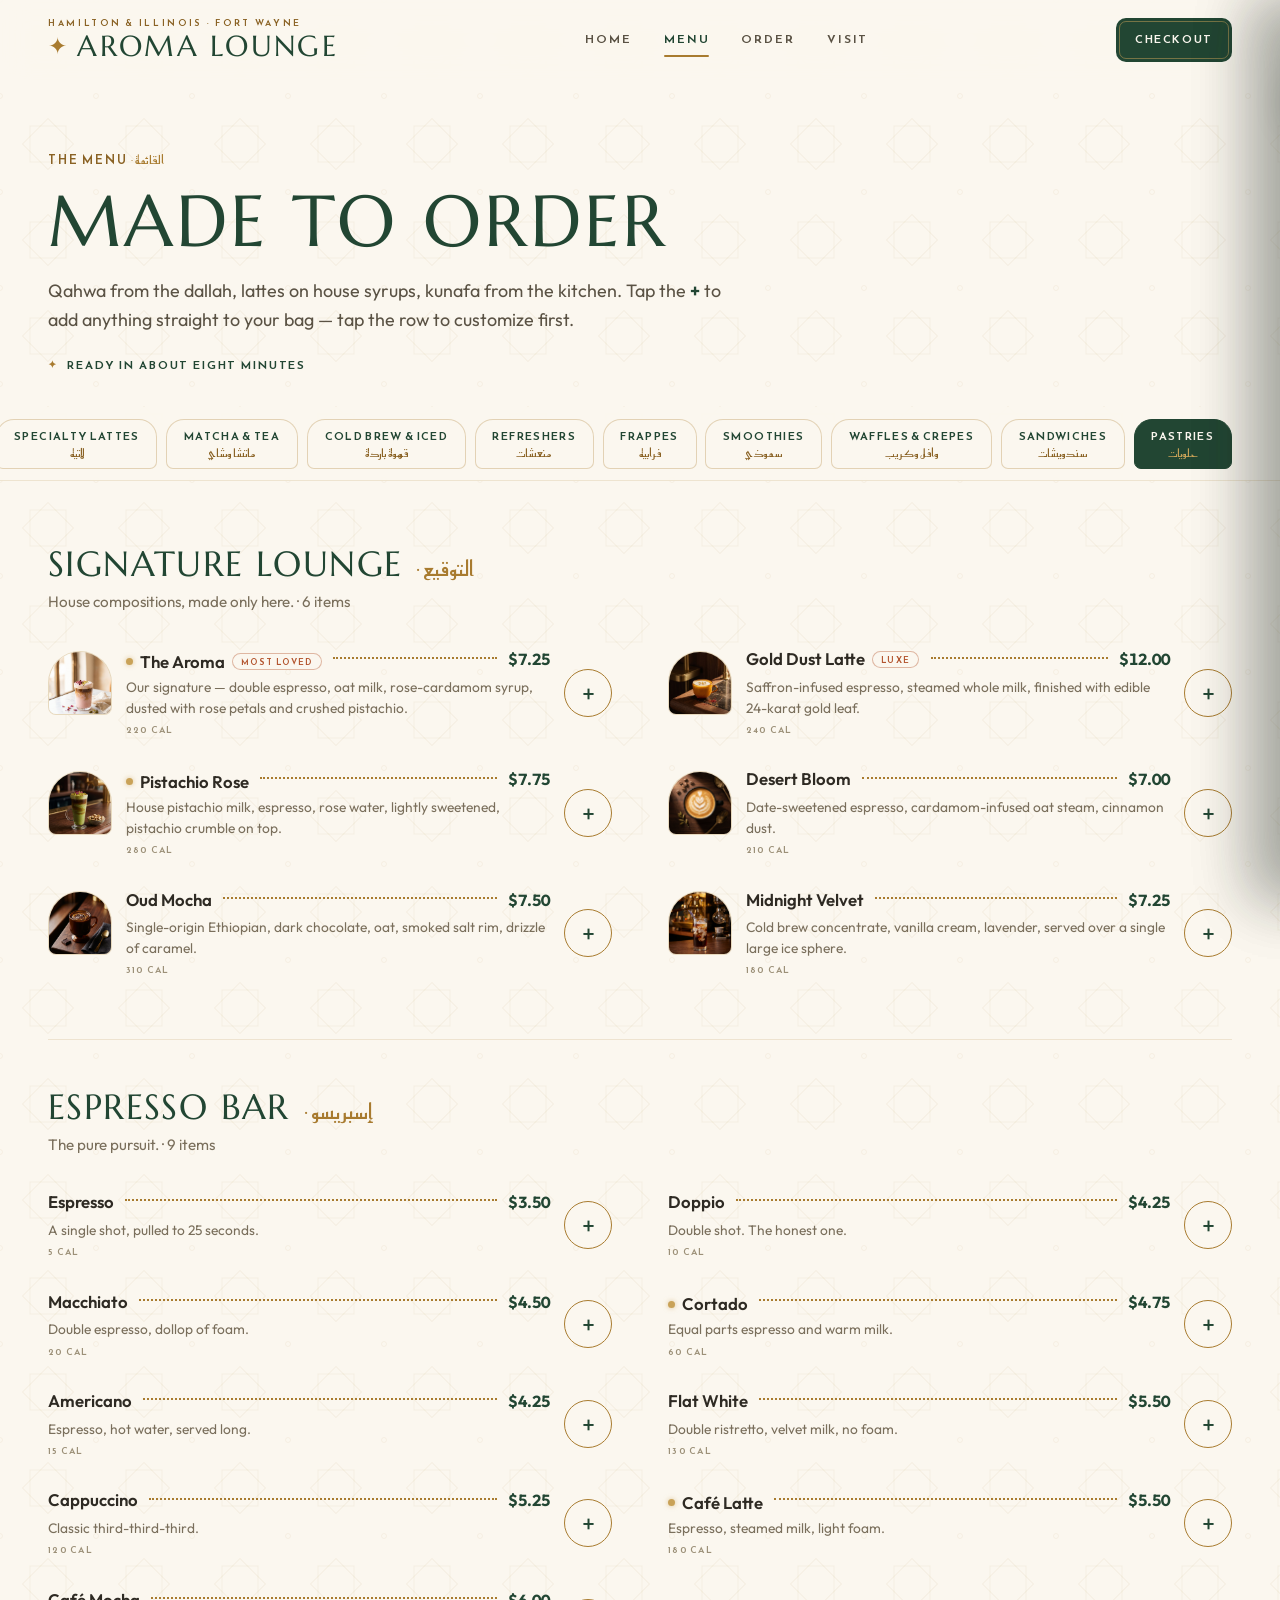
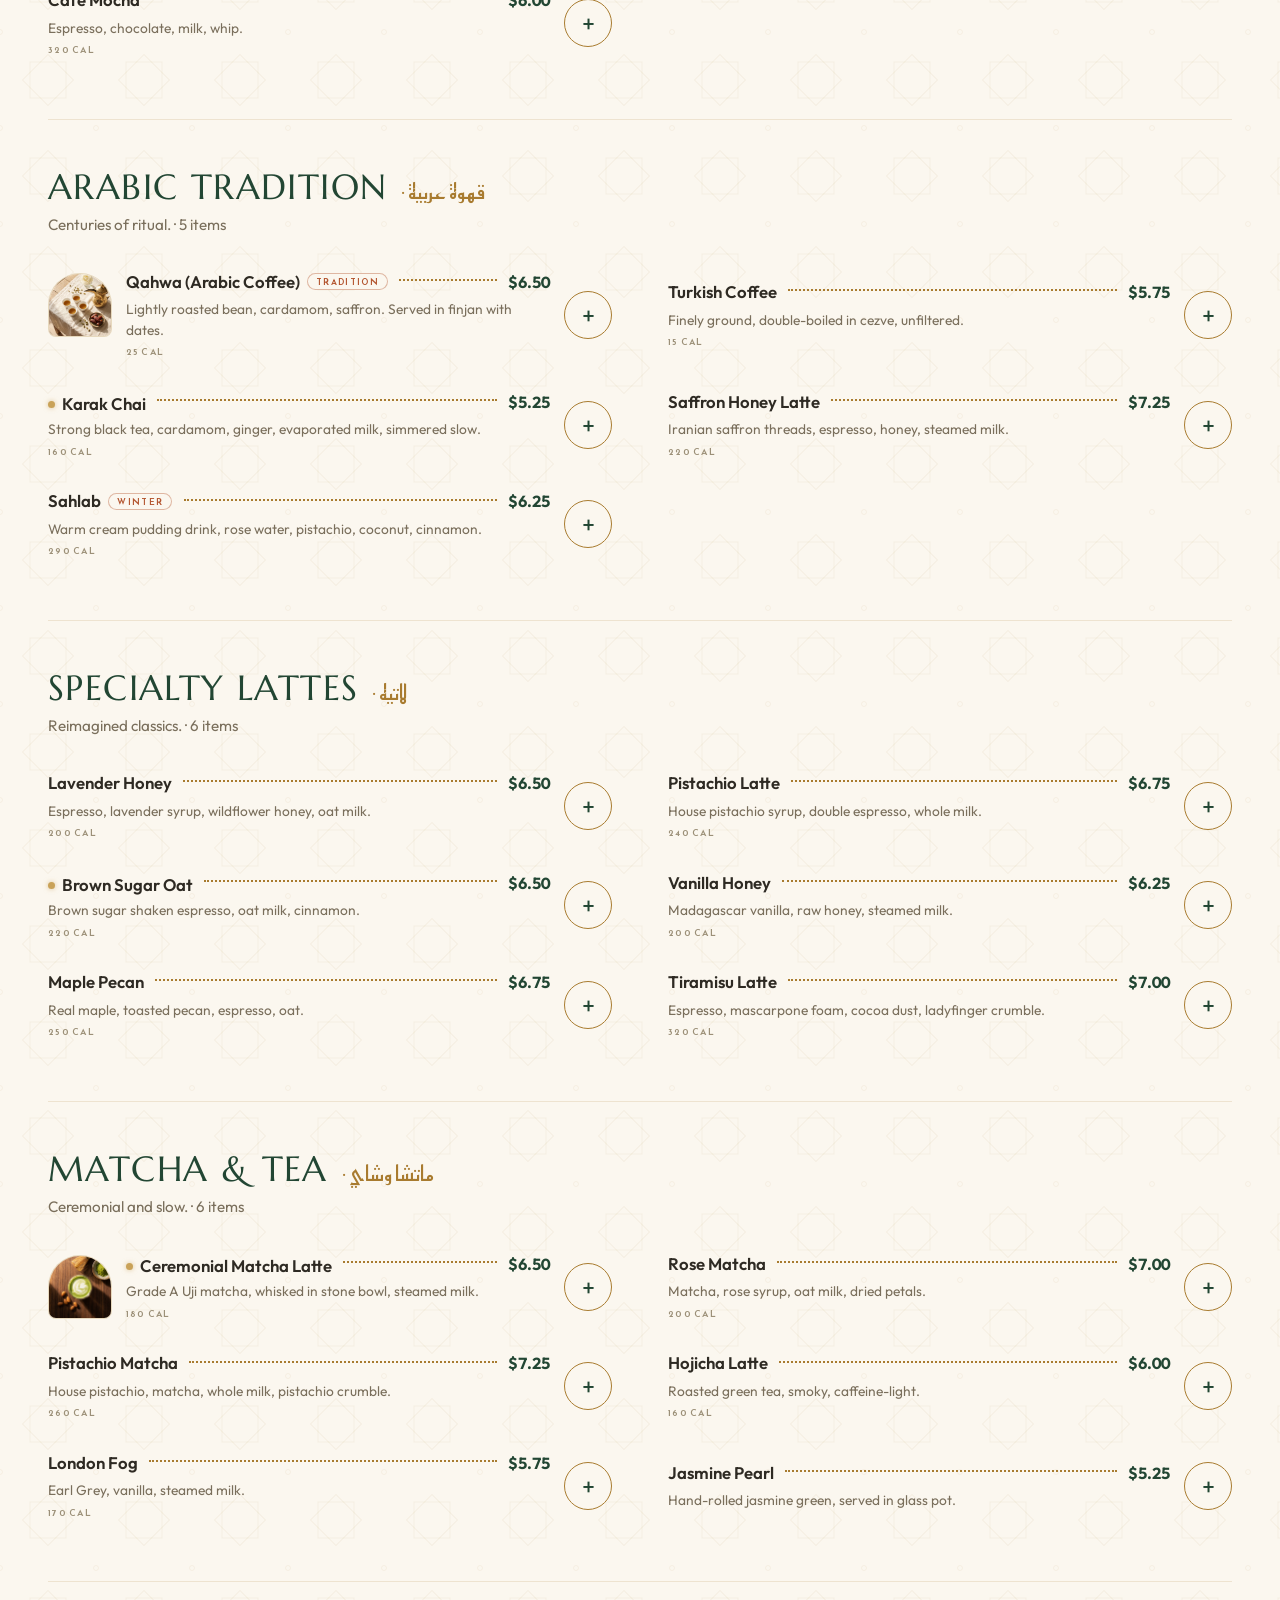
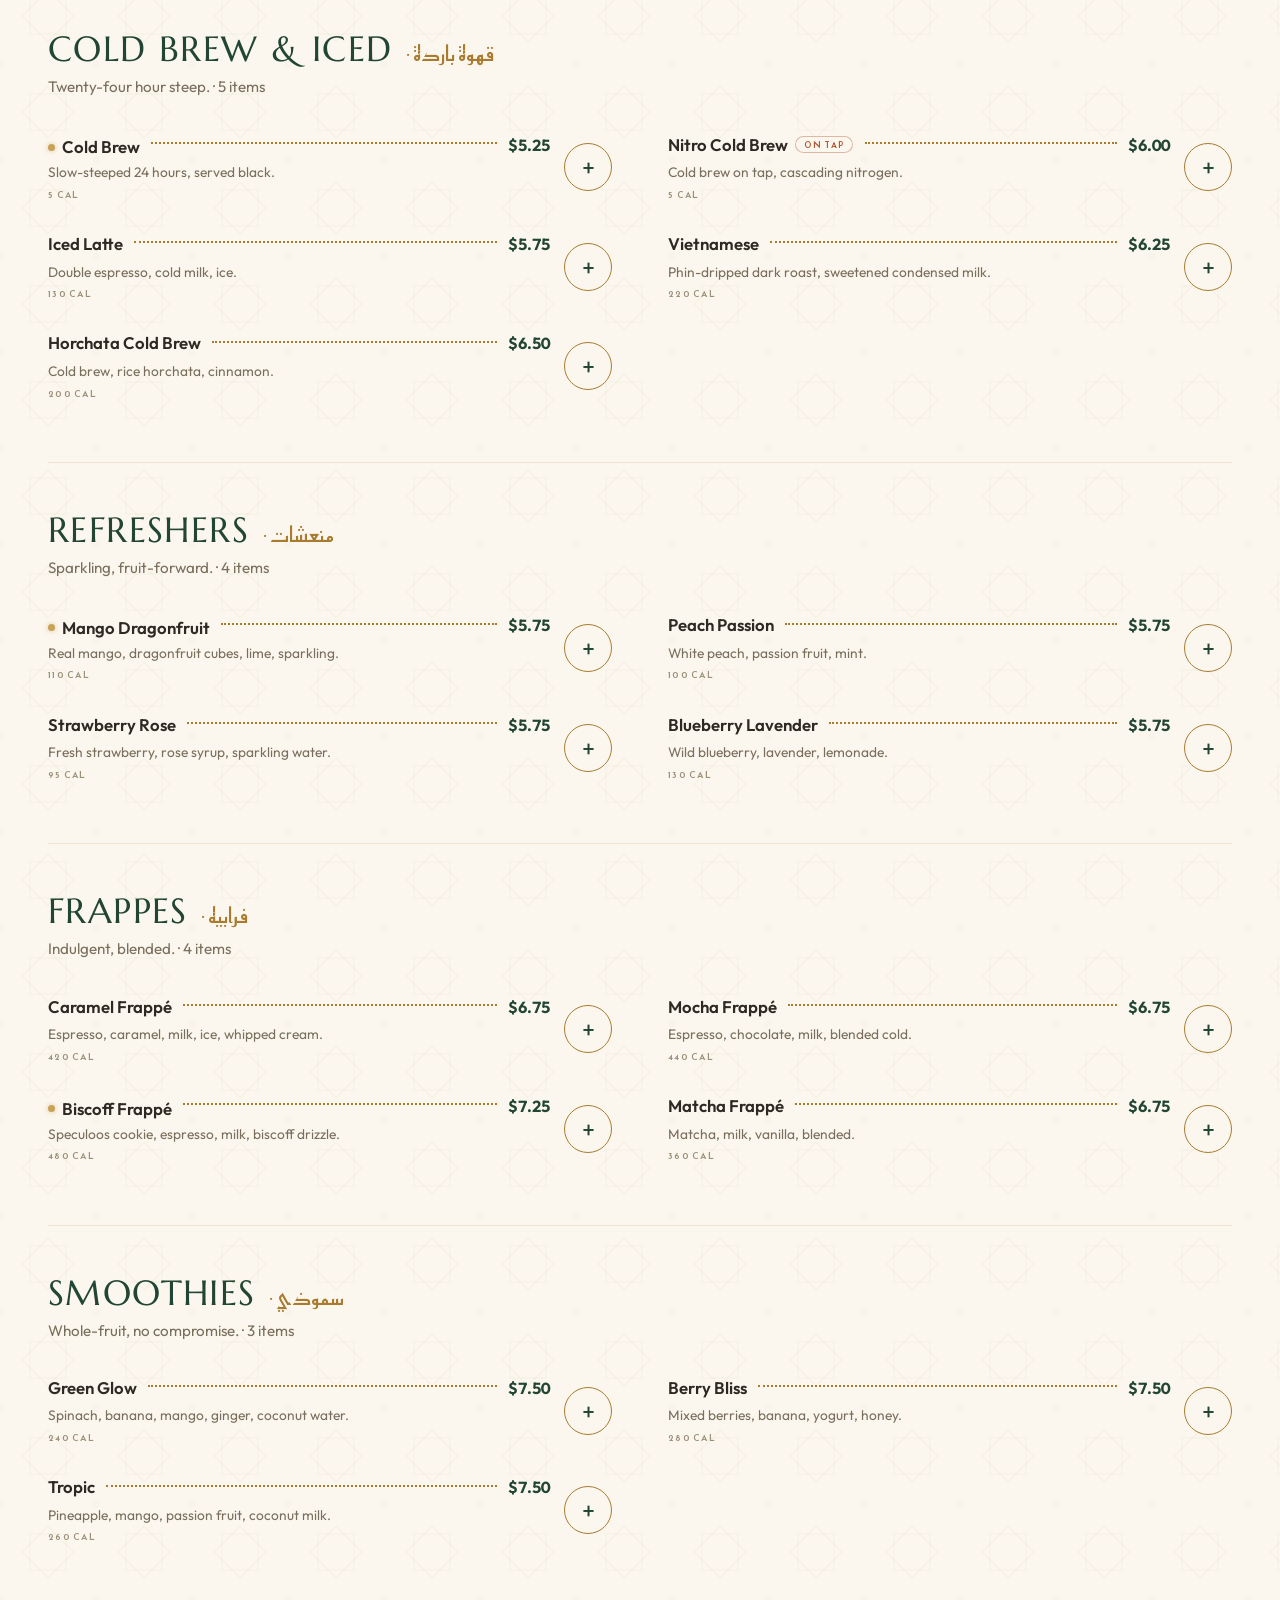
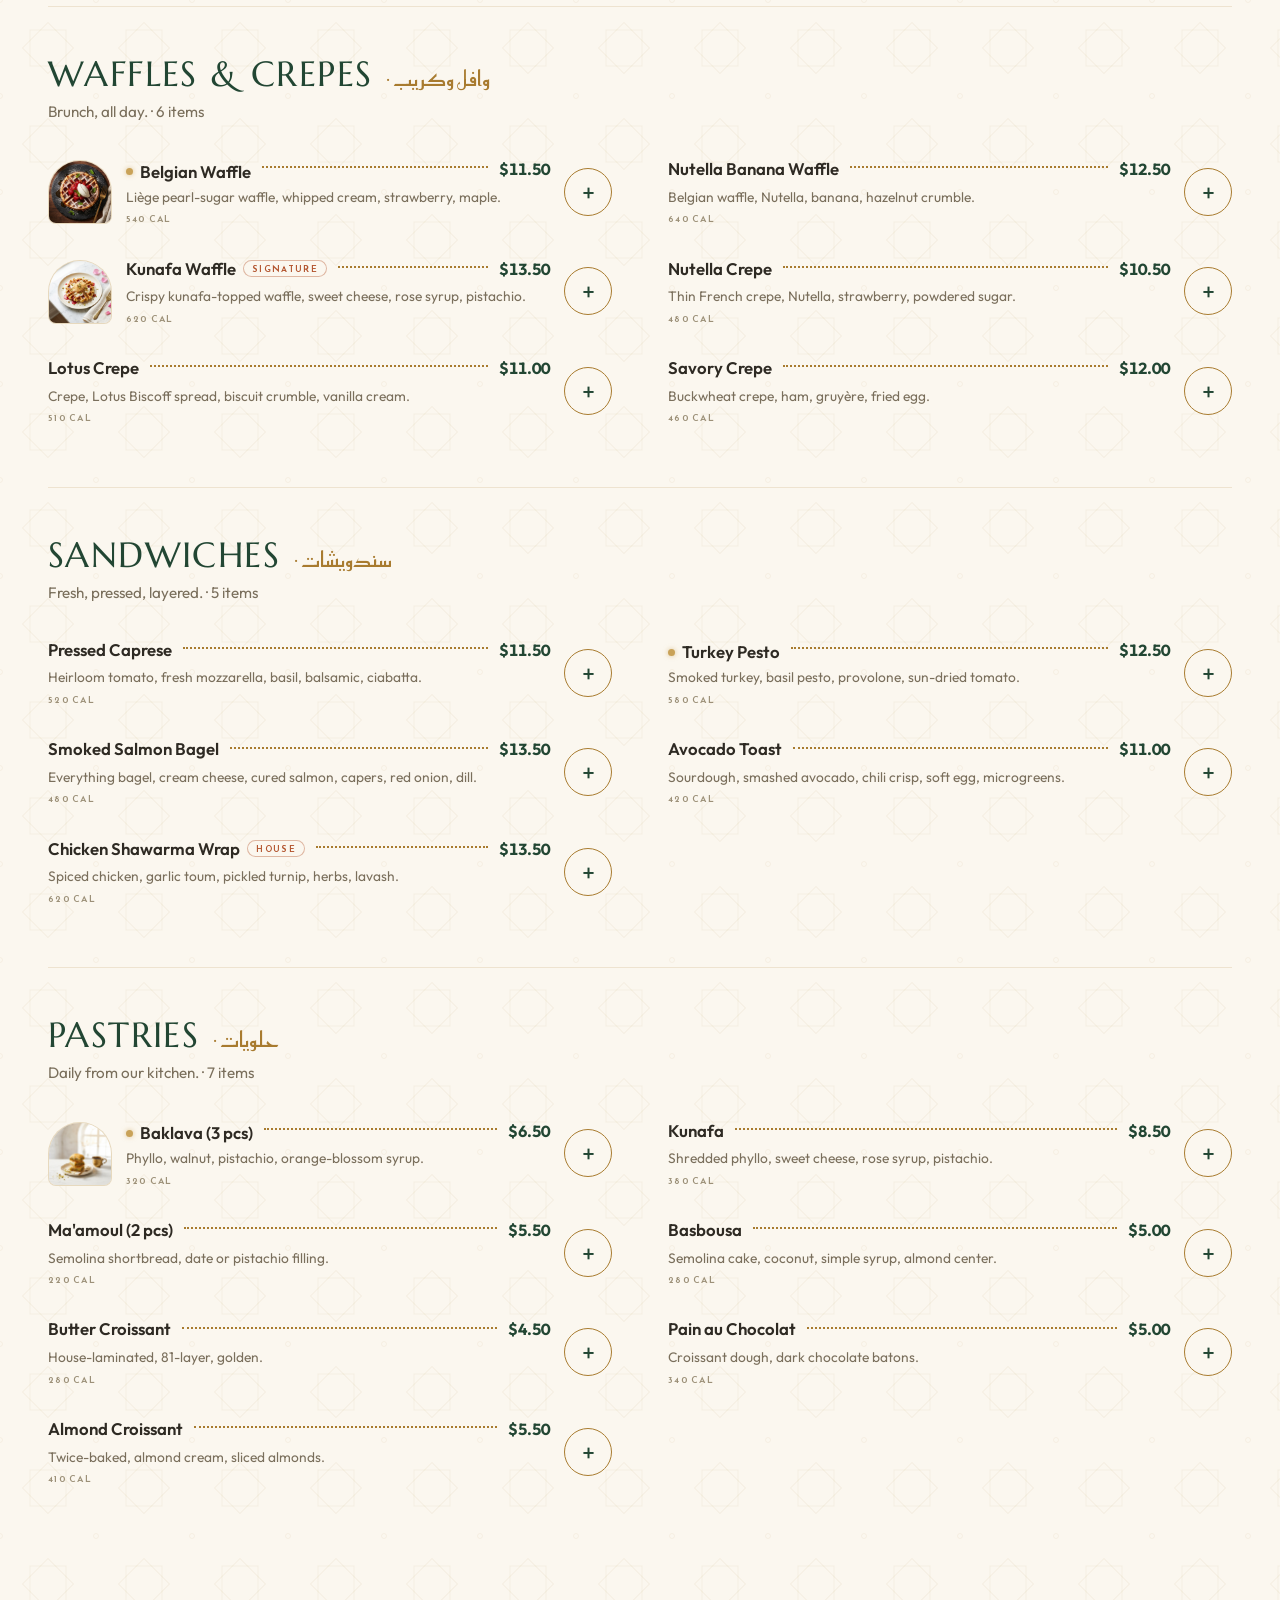
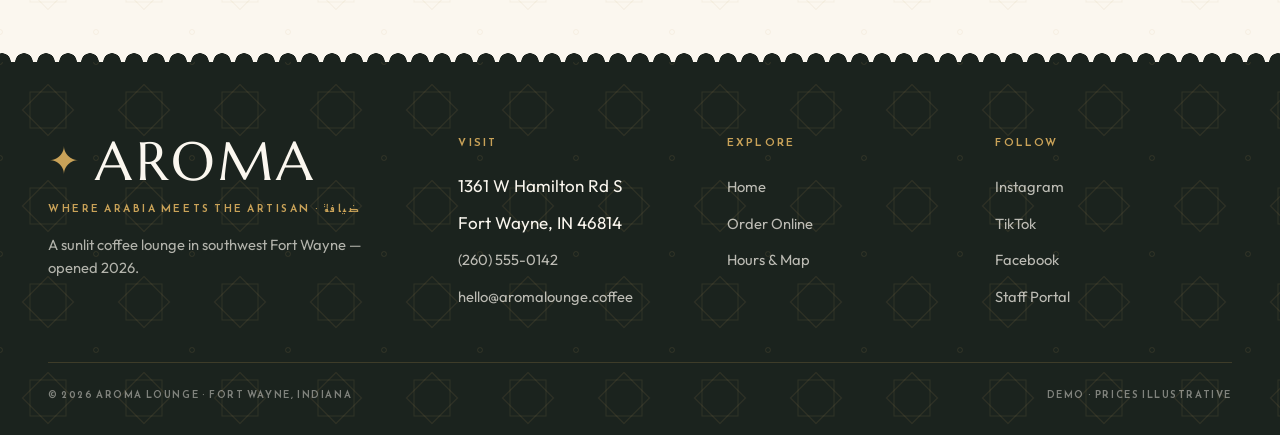
==== commit b6dfc154: "Cache-bust asset URLs (?v=2) + noscript fallback on menu GitHub Pages caches assets for 10 minutes, " ====
--- a/menu.html
+++ b/menu.html
@@ -10,8 +10,8 @@
   <link rel="preconnect" href="https://fonts.gstatic.com" crossorigin />
   <link href="https://fonts.googleapis.com/css2?family=Marcellus&family=Outfit:wght@400;500;600;700&family=Reem+Kufi:wght@400;600&display=swap" rel="stylesheet" />
 
-  <link rel="stylesheet" href="assets/css/main.css" />
-  <link rel="stylesheet" href="assets/css/menu.css" />
+  <link rel="stylesheet" href="assets/css/main.css?v=2" />
+  <link rel="stylesheet" href="assets/css/menu.css?v=2" />
   <link rel="icon" type="image/svg+xml" href="data:image/svg+xml,%3Csvg xmlns='http://www.w3.org/2000/svg' viewBox='0 0 100 100'%3E%3Crect width='100' height='100' fill='%23FBF7EF'/%3E%3Cg fill='none' stroke='%23A87B2F' stroke-width='5'%3E%3Crect x='30' y='30' width='40' height='40'/%3E%3Crect x='30' y='30' width='40' height='40' transform='rotate(45 50 50)'/%3E%3C/g%3E%3C/svg%3E" />
 </head>
 <body>
@@ -55,6 +55,12 @@
 
     <div class="container">
       <div id="menu-root"></div>
+      <noscript>
+        <div style="text-align: center; padding: 3rem 1rem;">
+          <p style="font-weight: 600;">The interactive menu needs JavaScript.</p>
+          <p style="margin-top: 0.5rem;">Call us at <a href="tel:+12605550142" style="color: var(--palm); text-decoration: underline;">(260) 555-0142</a> and we'll read you the day's menu.</p>
+        </div>
+      </noscript>
     </div>
   </div>
 
@@ -150,8 +156,8 @@
     <span class="text"></span>
   </div>
 
-  <script src="assets/js/menu-data.js"></script>
-  <script src="assets/js/main.js"></script>
-  <script src="assets/js/menu.js"></script>
+  <script src="assets/js/menu-data.js?v=2"></script>
+  <script src="assets/js/main.js?v=2"></script>
+  <script src="assets/js/menu.js?v=2"></script>
 </body>
 </html>
